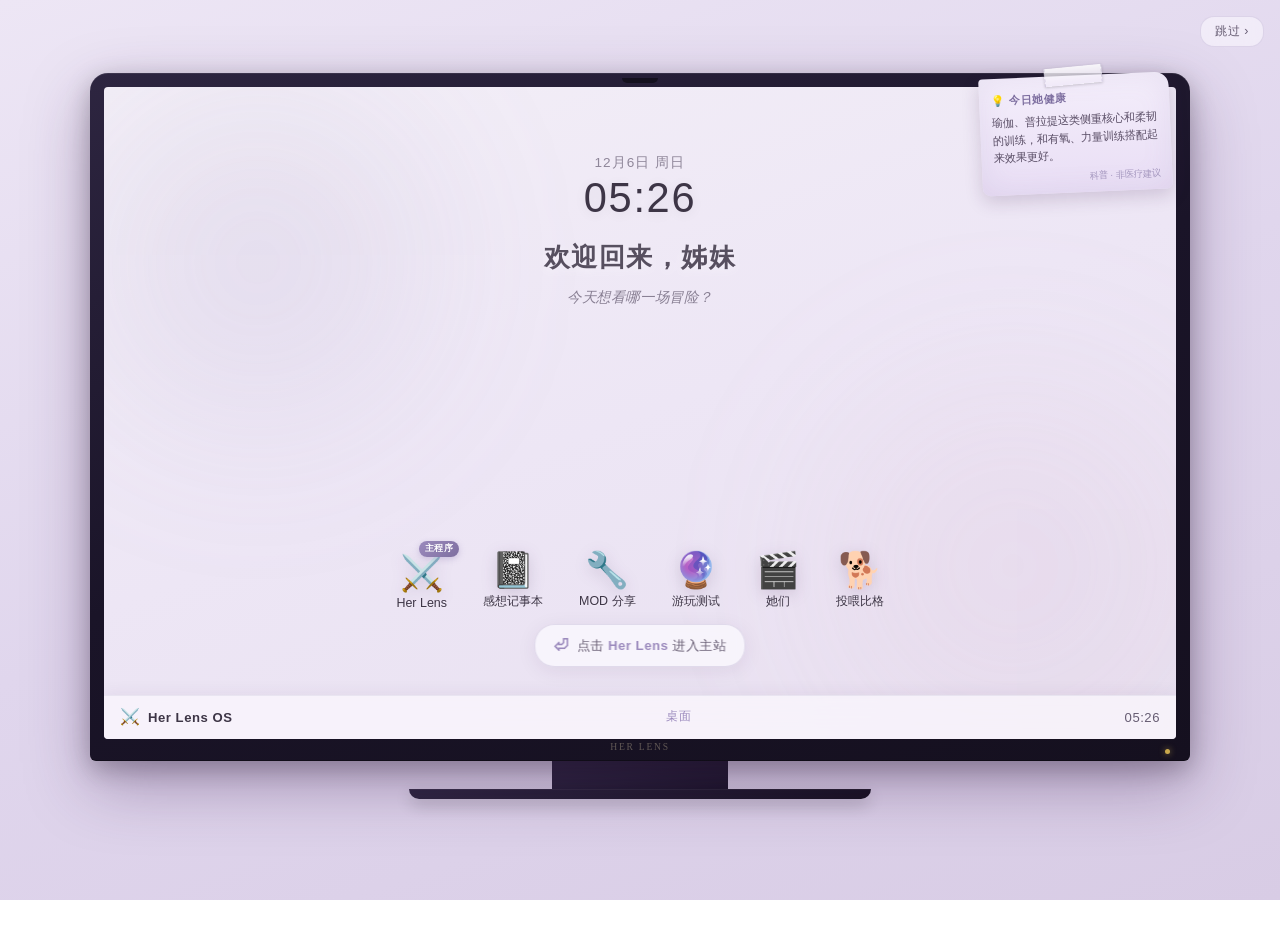
==== index.html @ 39a24d49 "Add files via upload 投稿补丁" ====
<!DOCTYPE html>
<html lang="zh-CN" data-page-node-id="4ea6EHe0WGzEO9uRlmLap3">

<head data-page-node-id="5s7H2Y4HxWxXOlLoVyGBNV">
    <meta charset="UTF-8" data-page-node-id="B4J0DZ79tsuv6iUPyQ837M" />
    <meta name="viewport" content="width=device-width, initial-scale=1.0, maximum-scale=1.0, user-scalable=no" data-page-node-id="Q04AlNbKVFB8pQ1SG80Et8" />
    <title>Her Lens · 女性主角游戏</title>

    <!-- 安全策略 -->
    <meta http-equiv="Content-Security-Policy" content="default-src 'self'; script-src 'self' 'unsafe-inline' 'unsafe-eval' https://cdn.jsdelivr.net https://cdnjs.cloudflare.com; style-src 'self' 'unsafe-inline' https://fonts.googleapis.com; font-src 'self' https://fonts.gstatic.com; img-src 'self' data: https: blob:; media-src https: data: blob:; connect-src 'self' https://tydbvpmigvzsnlmsjuby.supabase.co wss://tydbvpmigvzsnlmsjuby.supabase.co https:; base-uri 'self'; form-action 'self';" data-page-node-id="3pwYW9i69o7OrWkgwrrXQw" />
    <meta http-equiv="X-Content-Type-Options" content="nosniff" data-page-node-id="uutkATcNNcsObNIAqxuWgY" />
    <meta http-equiv="X-XSS-Protection" content="1; mode=block" data-page-node-id="2NaoiGpryi5yxtgtRlS9qt" />
    <meta http-equiv="Referrer-Policy" content="strict-origin-when-cross-origin" data-page-node-id="6y8HcQfnAo1N1QbAeK9HXI" />
    <meta name="robots" content="index, follow" data-page-node-id="JtNVGdLIQKIijukqGghKVs" />

    <link rel="preconnect" href="https://tydbvpmigvzsnlmsjuby.supabase.co" data-page-node-id="zZh5HFEbHFcAXc63OojCzR" />
    <link rel="preconnect" href="https://cdn.jsdelivr.net" data-page-node-id="69fwLzodY8XC24MKKrjU8I" />
    <link rel="preconnect" href="https://shared.cloudflare.steamstatic.com" data-page-node-id="oBS4wTUvuo7PDXXh1P11Sr" />
    <link rel="preconnect" href="https://fonts.googleapis.com" data-page-node-id="qZbCvU0vm1Jgkl46uUe6gi" />
    <link rel="preconnect" href="https://fonts.gstatic.com" crossorigin data-page-node-id="OezU3jzCDaJHGioDZ36WLv" />
    <script src="https://cdnjs.cloudflare.com/ajax/libs/PapaParse/5.4.1/papaparse.min.js" defer></script>

    <script>
        window._lazyLibs = {};
        window._lazyLibs.html2canvas = null;
        window._lazyLibs.qrcode = null;
        window._lazyLoadScript = function (url, globalName, timeoutMs) {
            timeoutMs = timeoutMs || 15000;
            return new Promise(function (resolve, reject) {
                if (window._lazyLibs[globalName]) { resolve(window._lazyLibs[globalName]); return; }
                if (window[globalName]) { window._lazyLibs[globalName] = window[globalName]; resolve(window[globalName]); return; }
                var s = document.createElement('script');
                s.src = url;
                var timer = setTimeout(function () {
                    s.onload = null;
                    s.onerror = null;
                    reject(new Error(globalName + ' 加载超时 (' + timeoutMs + 'ms)'));
                }, timeoutMs);
                var retryCount = 0;

                function attemptLoad() {
                    s.onload = function () {
                        clearTimeout(timer);
                        window._lazyLibs[globalName] = window[globalName];
                        resolve(window[globalName]);
                    };
                    s.onerror = function () {
                        clearTimeout(timer);
                        if (retryCount < 2) {
                            retryCount++;
                            setTimeout(function () {
                                s.onload = null;
                                s.onerror = null;
                                attemptLoad();
                            }, 1000 * retryCount);
                            timer = setTimeout(function () {
                                s.onload = null;
                                s.onerror = null;
                                reject(new Error(globalName + ' 加载超时 (' + timeoutMs + 'ms)'));
                            }, timeoutMs);
                        } else {
                            reject(new Error(globalName + ' 加载失败 (已重试' + retryCount + '次)'));
                        }
                    };
                }
                attemptLoad();
                document.head.appendChild(s);
            });
        };
        window._loadHtml2Canvas = function () {
            return window._lazyLoadScript('https://cdn.jsdelivr.net/npm/html2canvas@1.4.1/dist/html2canvas.min.js', 'html2canvas', 15000);
        };
        window._loadQRCode = function () {
            return window._lazyLoadScript('https://cdn.jsdelivr.net/npm/qrcodejs@1.0.0/qrcode.min.js', 'QRCode', 10000);
        };
    </script>
    <link rel="stylesheet" href="css/style.css?v=0b838eced8" data-page-node-id="ShyWs1stYZJtaW29c6BEs5" />
</head>

<body data-theme="light" data-page-node-id="9D0oKelu9L73kLVNf5sXGl">

    <!-- ================================================================
    ★ 开机屏幕：仿操作系统桌面（每日首次显示）
    ================================================================ -->
    <div id="bootScreen" class="boot-screen" style="display:none;" aria-hidden="true" data-page-node-id="cOdfHh9kWeEkvkUrnFoFse">
        <!-- 阶段 1：BIOS 启动 -->
        <div class="boot-phase boot-phase--bios" id="bootBios" data-page-node-id="cTfJ2mUeRCecT0MnadAdLi">
            <div class="boot-bios-inner" data-page-node-id="ce62zBB0AQJSolfHDhuTZM">
                <div class="boot-logo" data-page-node-id="JTEQt5wtHmY1Pn5OWEqJXb">
                    <span class="boot-logo-mark" data-page-node-id="jKhbHZnyNbnWoizAPlL0zh">◐</span>
                    <span class="boot-logo-text" data-page-node-id="giPrL3LGF9aLvUdEUYmdJg">Her Lens</span>
                </div>
                <div class="boot-progress" aria-hidden="true" data-page-node-id="BG19Avr2gfO5Ff3V5oHMm7">
                    <div class="boot-progress-bar" id="bootProgressBar" data-page-node-id="yT1zrwaqg9ZHJh026NYAic"></div>
                </div>
                <div class="boot-status" id="bootStatus" data-page-node-id="AH3xJCYC8QWdjI4rP0qsed">正在启动系统…</div>
            </div>
        </div>

        <!-- 阶段 2：桌面（包裹在显示器外观内） -->
        <div class="boot-phase boot-phase--desktop" id="bootDesktop" style="display:none;" data-page-node-id="V5rSMsPNmfJZdIOqN9JnU6">
            <div class="monitor-stage" data-page-node-id="3bPBdzvytSRp8Ho8YBD6I6">
                <div class="monitor-frame" data-page-node-id="NOHrjMCzvOPPRQfmo7rU4C">
                    <div class="monitor-camera" aria-hidden="true" data-page-node-id="96lxzj8wMIq7hDRgZ8AjNy"></div>
                    <div class="desktop-sticky-note" id="desktopStickyNote" title="点击展开" data-page-node-id="peT9EgkL5Z7OD5XrjUCqM9">
                        <div class="sticky-note-head" data-page-node-id="qo2LI5ezadoJ6eowy9uzbp">💡 今日她健康</div>
                        <div class="sticky-note-text" id="stickyNoteText" data-page-node-id="d74aHHRBHcqWhtDQFI8CjR"></div>
                        <div class="sticky-note-foot" data-page-node-id="7iXtJd9DQyWN0clfXZMETy">科普 · 非医疗建议</div>
                    </div>
                    <div class="monitor-screen" data-page-node-id="QwEuQafP8ojmcYmaLXxjnI">
                        <div class="desktop-bg" aria-hidden="true" data-page-node-id="eJLzZieUM4afK2EJmDOXDI">
                            <div class="desktop-bg-glow g1" data-page-node-id="iuxOQvkBVjEHVBOgYaogi6"></div>
                            <div class="desktop-bg-glow g2" data-page-node-id="QUxxUlZ6cm4OvEoIVJEuSJ"></div>
                        </div>

                        <div class="desktop-icons" role="toolbar" aria-label="桌面应用" data-page-node-id="afpzatCVRQnOMy1yqmfOoW">
                            <button type="button" class="desktop-icon" data-app="herlens" id="desktopIconMain" aria-label="Her Lens 主程序，点击进入" data-page-node-id="nuotMUUKBclZTzCWUktytU">
                                <span class="desktop-icon-img" data-page-node-id="S6qCOFGEAO28eBZqWpNHSU">⚔️</span>
                                <span class="desktop-icon-label" data-page-node-id="fSlD0PIbgSYLIGZtKMbKqq">Her Lens</span>
                                <span class="desktop-icon-badge" data-page-node-id="FOopIQ34ylXDDQWeVy4FoS">主程序</span>
                            </button>
                            <button type="button" class="desktop-icon" data-app="notes" aria-label="游戏感想记事本" data-page-node-id="mkOJW7bSxxgGaaHa68KiXc">
                                <span class="desktop-icon-img" data-page-node-id="F1kn2or0Pwr53zHO7ntM5X">📓</span>
                                <span class="desktop-icon-label" data-page-node-id="XVkz9olJuCZmwPaHyhSpLx">感想记事本</span>
                            </button>
                            <button type="button" class="desktop-icon" data-app="mods" aria-label="MOD 分享" data-page-node-id="Nf0E0KfCynyOAAF8jFUns8">
                                <span class="desktop-icon-img" data-page-node-id="bTosaGIW1ZkQh7EKuPd7jP">🔧</span>
                                <span class="desktop-icon-label" data-page-node-id="DZhgGMiIgxHT9FutFQmpyK">MOD 分享</span>
                            </button>
                            <button type="button" class="desktop-icon" data-app="test" aria-label="游玩测试" data-page-node-id="0fAK8Z28p0Ioi5lxbL5XPt">
                                <span class="desktop-icon-img" data-page-node-id="48MImoM6V7osVkvzYyvzad">🔮</span>
                                <span class="desktop-icon-label" data-page-node-id="74XetTrSTGTCaiQ0dLVFIJ">游玩测试</span>
                            </button>
                            <button type="button" class="desktop-icon" data-app="creators" aria-label="她们：游戏博主与星探连线机" data-page-node-id="PYx4UcjLQgcqhWjLOnQaOj">
                                <span class="desktop-icon-img" data-page-node-id="nAY0vmqRIEYEFO9I7YQPx5">🎬</span>
                                <span class="desktop-icon-label" data-page-node-id="6hUguzhFXemOoXayvGaOdw">她们</span>
                            </button>
                            <button type="button" class="desktop-icon" data-app="tip" aria-label="打赏支持创作" data-page-node-id="6WOiaMIYTl0amuiPUjArYE">
                                <span class="desktop-icon-img" data-page-node-id="RtpnUQt78fluuzkUnZHg9D">🐕</span>
                                <span class="desktop-icon-label" data-page-node-id="DxRCql6R8vqqjB8bw2MfEe">投喂比格</span>
                            </button>
                        </div>

                        <div class="desktop-welcome" data-page-node-id="3UHGDSz0BsGNn0Bsv6GeOs">
                            <div class="desktop-clock" id="desktopClock" data-page-node-id="REAJAI1tfzRFq3iNaGHajA">
                                <span class="desktop-clock-date" id="desktopClockDate" data-page-node-id="zbx29PQCiDv6Cuj0ppXWE5">--</span>
                                <span class="desktop-clock-time" id="desktopClockTime" data-page-node-id="XABgZzBjBCoOdGS7N6oHUX">--:--</span>
                            </div>
                            <div class="desktop-welcome-title" data-page-node-id="1bFx7dZeK5Rxs0N0GjJtM6">欢迎回来，姊妹</div>
                            <div class="desktop-welcome-sub" id="desktopWelcomeSub" data-page-node-id="h6zwgmdXhKpcUvdu744rxr">今天想看哪一场冒险？</div>
                        </div>

                        <div class="desktop-hint" id="desktopHint" data-page-node-id="HG4rDIaL0qKpW3eoRQpX4s">
                            <span class="desktop-hint-icon" data-page-node-id="4gLhTI2YCHrDqjWOzYbCFH">⏎</span>
                            <span data-page-node-id="hd8t9n4YMt0VBMdDbzETVG">点击 <strong data-page-node-id="asm6qPfmQ1jIULBY2FYmUW">Her Lens</strong> 进入主站</span>
                        </div>

                        <div class="taskbar" data-page-node-id="SnyYkM6sNWf74lbvC3pAtc">
                            <div class="taskbar-left" data-page-node-id="aTFerCDjUdkaM7GbJEOP92">
                                <span class="taskbar-logo" data-page-node-id="Mg1KbN9GOZbDGpeHWH1zGV">⚔️</span>
                                <span class="taskbar-name" data-page-node-id="YFn0dO2DN2VUKVu6R8gNKG">Her Lens OS</span>
                            </div>
                            <div class="taskbar-center" id="taskbarCenter" data-page-node-id="PfD4EP7xMULCoj3UuK7Jjq">
                                <span class="taskbar-app" id="taskbarSelectedName" data-page-node-id="mOvvhYZ3DW3x1UG8XIWYqR">桌面</span>
                            </div>
                            <div class="taskbar-right" data-page-node-id="He259Ns5jwwRpPgEhiOnJ0">
                                <span class="taskbar-time" id="taskbarTime" data-page-node-id="0WkkLnoW0ZGyAi7HxbQUQr">--:--</span>
                            </div>
                        </div>
                    </div>
                    <div class="monitor-power-led" aria-hidden="true" data-page-node-id="OxPF6Sw5p8QZ3hAJeE87gd"></div>
                    <div class="monitor-brand" aria-hidden="true" data-page-node-id="aQROaMauLSLPupRHBTMB5R">Her Lens</div>
                </div>
                <div class="monitor-stand" aria-hidden="true" data-page-node-id="ihCUe8Rt6fBYZA68ahkIHO">
                    <div class="monitor-stand-neck" data-page-node-id="uDYaWosbGU2Iv1KbHa2tDo"></div>
                    <div class="monitor-stand-base" data-page-node-id="yO5sgzLxNDoUCMXHCvzQiC"></div>
                </div>
            </div>

            <button type="button" class="boot-skip" id="bootSkip" aria-label="跳过开机动画直接进入主站" data-page-node-id="EJ6ngusabqEnYprsBI9QdZ">跳过 ›</button>
        </div>
    </div>

    <script>
        // 开机屏幕控制器（独立于 app.js，先执行以保证开机屏先显示）
        (function () {
            var STORAGE_KEY = 'herlens_boot_shown_date';
            var today = new Date().toISOString().slice(0, 10);
            var boot = document.getElementById('bootScreen');
            if (!boot) return;

            // 判断是否需要显示
            var shouldShow = true;
            try {
                if (localStorage.getItem(STORAGE_KEY) === today) shouldShow = false;
            } catch (e) { shouldShow = false; }

            // 尊重 prefers-reduced-motion：直接跳过（除非 URL 强制 resetboot）
            var isForceReset = new URLSearchParams(window.location.search).get('resetboot') === '1';
            if (!isForceReset && window.matchMedia && window.matchMedia('(prefers-reduced-motion: reduce)').matches) {
                shouldShow = false;
            }

            // URL 含 ?skipboot=1 也跳过（用于调试或定向链接）
            if (new URLSearchParams(window.location.search).get('skipboot') === '1') {
                shouldShow = false;
            }

            // URL 含 ?resetboot=1 时清除今日已显示标记，强制再次显示（用于预览/调试）
            if (isForceReset) {
                try { localStorage.removeItem(STORAGE_KEY); } catch (e) {}
                shouldShow = true;
            }

            if (!shouldShow) {
                boot.remove();
                document.documentElement.classList.add('boot-done');
                return;
            }

            // 显示开机屏幕
            boot.style.display = 'flex';
            boot.setAttribute('aria-hidden', 'false');
            document.body.style.overflow = 'hidden';

            // 提前应用主题（app.js 尚未加载，手动从 localStorage 读取）
            try {
                var s = localStorage.getItem('heroineGamesSettingsV2');
                if (s) {
                    var d = JSON.parse(s);
                    var t = d.theme || 'system';
                    if (!['light', 'dark', 'system'].includes(t)) t = 'system';
                    var isDark = t === 'dark' || (t === 'system' && window.matchMedia('(prefers-color-scheme: dark)').matches);
                    document.body.setAttribute('data-theme', isDark ? 'dark' : 'light');
                }
            } catch (e) {}

            var bios = document.getElementById('bootBios');
            var desktop = document.getElementById('bootDesktop');
            var skipBtn = document.getElementById('bootSkip');
            var mainIcon = document.getElementById('desktopIconMain');
            var hint = document.getElementById('desktopHint');
            var timeEl = document.getElementById('taskbarTime');
            var progress = document.getElementById('bootProgressBar');
            var statusEl = document.getElementById('bootStatus');
            var welcomeSub = document.getElementById('desktopWelcomeSub');
            var taskbarSelected = document.getElementById('taskbarSelectedName');
            var ICON_LABELS = {
                'herlens': 'Her Lens 主程序',
                'notes': '感想记事本',
                'mods': 'MOD 分享',
                'test': '游玩测试',
                'creators': '她们 · 创作者',
                'tip': '投喂比格'
            };

            // 实时时间（任务栏 + 桌面时钟）
            var clockDateEl = document.getElementById('desktopClockDate');
            var clockTimeEl = document.getElementById('desktopClockTime');
            var weekdays = ['周日', '周一', '周二', '周三', '周四', '周五', '周六'];
            function updateTime() {
                var d = new Date();
                var h = String(d.getHours()).padStart(2, '0');
                var m = String(d.getMinutes()).padStart(2, '0');
                timeEl.textContent = h + ':' + m;
                if (clockDateEl) {
                    var mo = d.getMonth() + 1;
                    var da = d.getDate();
                    clockDateEl.textContent = mo + '月' + da + '日 ' + weekdays[d.getDay()];
                }
                if (clockTimeEl) {
                    clockTimeEl.textContent = h + ':' + m;
                }
            }
            updateTime();
            var timeInterval = setInterval(updateTime, 1000);

            // 欢迎语随时间变化
            var hour = new Date().getHours();
            var greet = '今天想看哪一场冒险？';
            if (hour < 6) greet = '夜深了，来挑一款沉浸式冒险吧';
            else if (hour < 11) greet = '早上好，清晨的第一场冒险从何开始？';
            else if (hour < 14) greet = '午间小憩，阳光正好翻翻新作';
            else if (hour < 18) greet = '下午好，午后闲暇正好探索新世界';
            else if (hour < 22) greet = '夜晚来临，夜色温柔是沉浸的好时候';
            else greet = '深夜好，万籁俱寂挑一款慢慢品';

            var entered = false;
            function enterSite(target) {
                if (entered) return;
                entered = true;
                clearInterval(timeInterval);

                try { localStorage.setItem(STORAGE_KEY, today); } catch (e) {}

                // 桌面整体淡出 + 微缩放
                desktop.style.transition = 'opacity 0.55s ease, transform 0.55s ease';
                desktop.style.opacity = '0';
                desktop.style.transform = 'scale(1.03)';

                setTimeout(function () {
                    boot.style.transition = 'opacity 0.35s ease';
                    boot.style.opacity = '0';
                    setTimeout(function () {
                        boot.remove();
                        document.body.style.overflow = '';
                        document.documentElement.classList.add('boot-done');
                        // boot 移除后，直接调用 app.js 的全局导航函数
                        if (target && target !== 'herlens') {
                            setTimeout(function () {
                                if (typeof window.herlensBootNavigate === 'function') {
                                    window.herlensBootNavigate(target);
                                }
                            }, 100);
                        }
                    }, 350);
                }, 550);
            }

            skipBtn.addEventListener('click', function () { enterSite(); });

            // 所有桌面图标：单击 → 高亮选中 → 0.4 秒后进入对应功能
            Array.prototype.forEach.call(document.querySelectorAll('.desktop-icon'), function (icon) {
                icon.addEventListener('click', function () {
                    if (icon.classList.contains('selected') || entered) return;
                    Array.prototype.forEach.call(document.querySelectorAll('.desktop-icon'), function (i) { i.classList.remove('selected'); });
                    icon.classList.add('selected');
                    var k = icon.getAttribute('data-app');
                    taskbarSelected.textContent = ICON_LABELS[k] || '桌面';
                    setTimeout(function () { enterSite(k); }, 400);
                });
            });

            // 进度条动画 + 阶段切换
            // BIOS 阶段持续约 1.3 秒
            var pStart = Date.now();
            var pDuration = 1300;
            function tickProgress() {
                var elapsed = Date.now() - pStart;
                var pct = Math.min(100, Math.round((elapsed / pDuration) * 100));
                if (progress) progress.style.width = pct + '%';
                if (statusEl) {
                    if (pct < 30) statusEl.textContent = '正在加载游戏数据…';
                    else if (pct < 70) statusEl.textContent = '正在唤醒女主档案…';
                    else if (pct < 100) statusEl.textContent = '即将就绪…';
                    else statusEl.textContent = '欢迎';
                }
                if (pct < 100 && !entered) {
                    requestAnimationFrame(tickProgress);
                }
            }
            requestAnimationFrame(tickProgress);

            // 1.4 秒后切换到桌面（手机端仍直接进入主站）
            setTimeout(function () {
                if (entered) return;

                // 手机端：BIOS 结束后直接进入主站，跳过桌面阶段
                var isMobile = window.matchMedia('(max-width: 767px)').matches;
                if (isMobile) {
                    enterSite();
                    return;
                }

                // 平板端：加 .tablet-mode 类切换为平板样式
                var isTablet = window.matchMedia('(min-width: 768px) and (max-width: 1024px)').matches;
                if (isTablet) {
                    desktop.classList.add('tablet-mode');
                }

                bios.style.transition = 'opacity 0.45s ease';
                bios.style.opacity = '0';
                setTimeout(function () {
                    bios.style.display = 'none';
                    desktop.style.display = 'flex';
                    desktop.style.opacity = '0';
                    requestAnimationFrame(function () {
                        desktop.style.transition = 'opacity 0.7s ease';
                        desktop.style.opacity = '1';
                    });

                    // 桌面便签：填充今日健康贴士
                    try {
                        var noteText = document.getElementById('stickyNoteText');
                        var noteEl = document.getElementById('desktopStickyNote');
                        if (noteText && noteEl && window.HerlensDailyTip) {
                            var tipObj = window.HerlensDailyTip.getToday();
                            noteText.textContent = tipObj.t;
                            noteEl.addEventListener('click', function () {
                                noteEl.classList.toggle('expanded');
                            });
                            // 设置页「健康贴士」开关：关闭时隐藏桌面便签
                            if (window.HerlensDailyTip.isPermanentOff()) noteEl.style.display = 'none';
                            document.addEventListener('herlens:dailytip-toggle', function (ev) {
                                var off = ev.detail && ev.detail.off;
                                noteEl.style.display = off ? 'none' : '';
                                if (!off && noteText) noteText.textContent = window.HerlensDailyTip.getToday().t;
                            });
                            // 跨天自动更新便签内容
                            document.addEventListener('herlens:dailytip-newday', function (ev) {
                                if (ev.detail && ev.detail.tip && noteText) {
                                    noteText.textContent = ev.detail.tip.t;
                                }
                            });
                        } else if (noteEl) {
                            noteEl.style.display = 'none';
                        }
                    } catch (e) {}
                }, 450);
            }, 1400);

            // 桌面阶段：3.5 秒后高亮提示
            setTimeout(function () {
                if (entered) return;
                hint.classList.add('pulse');
            }, 1400 + 3500);

            // 桌面阶段：7 秒后提示闪烁更强
            setTimeout(function () {
                if (entered) return;
                mainIcon.classList.add('hint-glow');
            }, 1400 + 5000);

            // 键盘：Enter / Space 进入
            document.addEventListener('keydown', function (e) {
                if (entered) return;
                if (e.key === 'Enter' || e.key === ' ' || e.key === 'Escape') {
                    e.preventDefault();
                    enterSite();
                }
            }, { once: true });
        })();
    </script>

    <!-- 背景光晕 -->
    <div class="bg-glow-container" aria-hidden="true" data-page-node-id="b6olSwA1HyeUPgbVJF1Fx5">
        <div class="bg-glow g1" data-page-node-id="6q0Hz2K1MTP8HfkUDmO20v"></div>
        <div class="bg-glow g2" data-page-node-id="nPg798O6PN8lDug8kfPkym"></div>
        <div class="bg-glow g3" data-page-node-id="VsJhL9E97Q6WsyWUIb7lZP"></div>
    </div>

    <!-- 滚动进度条 -->
    <div class="scroll-progress" id="scrollProgress" aria-hidden="true" data-page-node-id="GilTixfg22OoUL8iToR0RI"></div>

    <!-- 庆祝彩带画布 -->
    <canvas id="confettiCanvas" aria-hidden="true" data-page-node-id="ZLlyXFL3LPI4UlMUYIY1PJ"></canvas>

    <!-- 返回顶部 -->
    <button id="backToTop" aria-label="返回顶部" title="返回顶部" data-page-node-id="BDrWOFpaR5lS8toz3sQtGd">
        <span class="arrow" data-page-node-id="vZOuGtPuU0HECNG6cIw3OL">↑</span>
    </button>

    <!-- ===== 筛选栏 ===== -->
    <div class="filter-sticky" id="filterSticky" data-page-node-id="GE7efv1P4oHctw5MiVFXRe">
        <div class="filter-header" data-page-node-id="UpyxKe8HP1fR4RssFoNc1M">
            <div class="site-logo" id="siteLogo" data-page-node-id="TmympHBru5pnl7NJNvZwDS">Her Lens</div>
            <nav class="top-nav" id="topNav" data-page-node-id="NhGWAyGWgzhCNpXd1SC46t">
                <button class="top-nav-item active" data-nav="games" data-page-node-id="OzdA7eASLjgOrOKVotfvdH">游戏总览</button>
                <button class="top-nav-item" data-nav="mods" data-page-node-id="yFMzKYR3MLfLjVAJvRHefI">MOD总览</button>
                <button class="top-nav-item" data-nav="test" id="navPersonalityTest" data-page-node-id="kPdVN5Jyn8aB3MuEARTJBg">游玩测试</button>

                <div class="nav-dropdown-wrap" id="creatorsNavWrap" data-page-node-id="iYvu5p32J9jDBFQKNoHaW6">
                    <button class="top-nav-item" id="navCreatorsBtn" data-page-node-id="kEaSnqGOxBjLvhpuRdwuyA">她们 <span class="nav-caret" data-page-node-id="t9WPw68wzkDKRlDTgJ8k6r">▾</span></button>
                    <div class="nav-dropdown-menu" id="creatorsNavMenu" data-page-node-id="TfA62sWYYwVyNcqUMVAYUl">
                        <a href="bloggers.html" class="nav-dropdown-link" data-page-node-id="z2uhSLETX5R4PaI3WKe3yR"><span class="nav-dropdown-icon" data-page-node-id="dkLXzmhuZO9DOtKD8j9yKd">📹</span> 游戏博主</a>
                        <a href="claw.html" class="nav-dropdown-link" data-page-node-id="oLxbcK4VBlyf5yLhtmfmVD"><span class="nav-dropdown-icon" data-page-node-id="sWUDtc85M2xOKCL7MTIkiL">💞</span> 星探连线机</a>
                    </div>
                </div>

                <button class="top-nav-item" data-nav="announcements" data-page-node-id="AFKNygmjia9gXkRuy0m6CR">网站公告</button>

                <div class="nav-dropdown-wrap" id="platformsNavWrap" data-page-node-id="QMlK07CDptcJjdSQcwd54N">
                    <button class="top-nav-item" id="navPlatformsBtn" data-page-node-id="8bS5qmsHIB1lIA1mtydcXN">游戏小知识 <span class="nav-caret" data-page-node-id="bcZGBCAb48RpWffhOkOCV0">▾</span></button>
                    <div class="nav-dropdown-menu" id="platformsNavMenu" data-page-node-id="ECeXzvaQBLxvOuoJVfKQv9">
                        <a href="gaming-platforms-guide.html" class="nav-dropdown-link" data-page-node-id="bfDvRbUjpFZWAWDhX8npjW"><span class="nav-dropdown-icon" data-page-node-id="t0CmpBtU6jDi12vttnBSY9">🎮</span> 游戏平台科普</a>
                        <a href="game-retailers-guide.html" class="nav-dropdown-link" data-page-node-id="vnTNT8NTVPnXJXjdmJdUWi"><span class="nav-dropdown-icon" data-page-node-id="bPm3ls0kQSpe8OmXEkQaYk">🛒</span> 游戏经销商指南</a>
                    </div>
                </div>

                <button class="top-nav-item" id="navTip" title="打赏网页，支持创作" data-page-node-id="DfBhC3rqjht57kXYVImBFx">打赏网页</button>
            </nav>
            <div class="header-right" data-page-node-id="4tW3HyEqMw26IHtLuRLV8P">
                <a href="https://gcn7znx9qc0z.feishu.cn/share/base/form/shrcnGpkv97cNzBIz73NCyDhFyd" target="_blank"
                    rel="noopener noreferrer" class="header-action-link" id="navSubmit" title="我要投稿，推荐你喜欢的女性主角游戏" data-page-node-id="9GaPoiBxPqutDpMTmCyujy">📝 投稿</a>
                <div class="notif-bell-wrap" id="notifBellWrap" style="display:none;" data-page-node-id="BrvSVkszlhw9wGPJ4O4JuA">
                    <button class="notif-bell-btn" id="notifBellBtn" title="通知" data-page-node-id="kF4urXvn3mo3k0PX6N73Ut">🔔</button>
                    <span class="notif-badge" id="notifBadge" style="display:none;" data-page-node-id="YLVof89xMHBdziUK6syyIf">0</span>
                    <div class="notif-panel" id="notifPanel" data-page-node-id="IjjrK11ox5sCI9uK16c75w">
                        <div class="notif-panel-header" data-page-node-id="epAr9VIJBZ4rcMEzx5B1Me">
                            <span class="notif-panel-title" data-page-node-id="Ck1n6FyTKFV7U7T0z4rZxE">🔔 通知</span>
                            <button class="notif-mark-all" id="notifMarkAll" data-page-node-id="zrkXAFz32qI4RYorxSNbYj">全部已读</button>
                        </div>
                        <div class="notif-list" id="notifList" data-page-node-id="3HfaQ3mHaFesw60SRXJI47">
                            <div class="notif-empty" data-page-node-id="Xq5jn9nCJCWV8irJxcC4Ai">暂无通知</div>
                        </div>
                    </div>
                </div>
                <div id="authStatusContainer" style="display:none;" data-page-node-id="6jDECtFjX0fpZmEuwLJfQG"></div>
                <div class="nav-user-item" id="navUserItem" data-page-node-id="RWRSETGeT4nXDrjtVGfnp8">
                    <button class="top-nav-user-btn" id="navUserBtn" data-page-node-id="SzJpLzaHuE9ZedC0LsPZhA">
                        <span class="nav-user-icon" data-page-node-id="AbWsGFWUMwANzyzP5Xp4LK">👤</span>
                        <span class="nav-user-text" id="navUserText" data-page-node-id="ejAJsd9iDJLk8pBIDXbGLG">登录</span>
                    </button>
                    <div class="nav-user-dropdown" id="navUserDropdown" data-page-node-id="cabA9px0Rhng9SwrUDaHmH">
                        <div class="nav-user-dropdown-inner" id="navUserDropdownInner" data-page-node-id="nCJpHxb0CgcjkOasW4qLXD">
                        </div>
                    </div>
                </div>
            </div>
        </div>

        <div class="site-title-section" id="siteTitleSection" data-page-node-id="gKiHwD57u9liYbuDoi7C49">
            <div class="site-title" data-page-node-id="ISXYfnJJgJggM0rPAAyJSo">女性主角游戏</div>
            <div class="site-subtitle" data-page-node-id="IYKhi8EfaAmyGfwawEAdGz">*请从中选择你的下一场冒险*</div>
        </div>

        <div class="view-tabs" id="viewTabs" data-page-node-id="x3Mvgq5IK5w6Hzj5BG9GV4">
            <span class="view-tab active" data-view="released" data-page-node-id="0wNoH4wGWW8DbZWQKAU3mm">📀 已发售游戏</span>
            <span class="view-tab" data-view="unreleased" data-page-node-id="meGKAbAsX1iEqOl4r35zM1">⏳ 未发售游戏</span>
            <span class="view-tab" data-view="series" data-page-node-id="LhgFKbkpVD9KkmDC9E8SBl">📚 系列作品</span>
        </div>

        <div class="search-row" id="searchRow" data-page-node-id="LjNX0uTduYQYXs0eoBbYIg">
            <div class="search-input-wrap" data-page-node-id="0MvLJ9jFfSWyHvbBShWkN5">
                <span class="search-icon" data-page-node-id="sZCkFwWGgUPhf8RZRFjxTU">🔍</span>
                <input type="text" id="searchInput" name="search" placeholder="搜索游戏名或关键词…" autocomplete="off" data-page-node-id="wm9IRhjZunCx6vwH2VtBog" />
                <button class="search-clear-btn" id="searchClearBtn" aria-label="清除搜索" data-page-node-id="epdzgTqCDKnQ5qBNdGRTUH">✕</button>
                <div class="search-history" id="searchHistory" aria-hidden="true" data-page-node-id="VSzyhuo8donDaPeHrK7Kdl"></div>
            </div>
        </div>

        <div class="filter-row" id="filterCategoryRow" data-page-node-id="DEh6cWhD0M8PfeCPmoDKEM"></div>
        <div class="filter-options-panel" id="filterOptionsPanel" data-page-node-id="vrqddYvUzFaECjMN3MyApg"></div>
        <div class="adult-content-banner" id="adultContentBanner" data-page-node-id="ClBb4MlKg1B0d2TCNv2uab">
            <!-- 恶俗内容屏蔽 chip -->
            <span class="adult-content-chip" id="adultContentChip" data-page-node-id="Acd4St6cROfoNJQgNWRvBd">
                <span class="chip-icon" data-page-node-id="7j8AVtEaLDYAxVghmcQ8qc">🔞</span>
                <span data-page-node-id="lzBq3DzsmcpWwkKM8x0Hku">恶俗服设已被屏蔽</span>
            </span>
            <div class="adult-content-tooltip" id="adultContentTooltip" data-page-node-id="cMYGXD3WeX8cPCJcwEPV2z">
                服设分类为「含恶俗设计」的游戏默认隐藏<br data-page-node-id="DL5oyVytqea2mtm2DLXVbv"/>
                前往 <b data-page-node-id="FKCxarL2cvt9mOHTEni0DL">用户设置 › 屏蔽内容管理</b> 解锁
            </div>
            <!-- 用户排除的其他标签 chips（动态渲染） -->
            <div id="excludedTagsChipsWrap" style="display:flex; flex-wrap:wrap; align-items:center; gap:6px;" data-page-node-id="jSyYRqZmuq7Wh2diz6GvVe"></div>
        </div>
        <div class="active-filters-bar" id="activeFiltersBar" data-page-node-id="xAsTVB0r13qwX0svKpbApG"></div>
    </div>

    <!-- ===== 工具栏 ===== -->
    <div class="toolbar" id="toolbar" data-page-node-id="SSwMNNvPvGWJ09zYXotYsk">
        <div class="toolbar-left" data-page-node-id="NiSrdrcAj9sFQseDgJvrsL">
            <label class="sort-select-wrapper" title="选择排序方式" data-page-node-id="mdqCwEAIpyHIESCxkmXWkG">
                <span class="sort-select-prefix" aria-hidden="true" data-page-node-id="8pXj0CEagqx5DknyVTrcIs">📋</span>
                <select class="sort-select" id="sortSelect" aria-label="排序方式" data-page-node-id="qQg1z2fCDZpDYjzh1tpZXY">
                    <option value="default" data-page-node-id="2COCzDXP2RQYmFUZjSoltv">默认排序</option>
                    <option value="newest" data-page-node-id="ETcGGjpbCApkGxVX4Y5HVE">最新发售</option>
                    <option value="oldest" data-page-node-id="fSMA0XeaES56WKKyCTg1OL">最早发售</option>
                    <option value="reviewCount" data-page-node-id="GIzesQm4OtX9PmfkMcWw3o">评论数最多</option>
                </select>
                <span class="sort-select-arrow" aria-hidden="true" data-page-node-id="SyBMkskuipef7UglKE4Jza">▾</span>
            </label>

            <button class="btn btn-sm btn-gacha" id="btnGacha" title="从当前游戏池中随机抽取 8 款推荐" data-page-node-id="7AJnVmDmxjjmc84TmA7z5e">
                <span class="dice-icon" data-page-node-id="xdUuhlw2uHpFYqRfNUH1wI">🌙</span> 抽卡
            </button>

            <button class="btn btn-sm btn-wishlist" id="btnWishlistToggle" title="仅显示已加入愿望单的游戏" data-page-node-id="ifmJIWumhaIP1kBLEDykcI">
                <span class="heart-icon" data-page-node-id="2q472FdW8yeyXtsX72XnsU"><svg viewBox="0 0 24 24" width="1em" height="1em" fill="currentColor" aria-hidden="true" data-page-node-id="aDpwVs2b4f7a2I2DnztEye"><path d="M12 21.35l-1.45-1.32C5.4 15.36 2 12.28 2 8.5 2 5.42 4.42 3 7.5 3c1.74 0 3.41.81 4.5 2.09C13.09 3.81 14.76 3 16.5 3 19.58 3 22 5.42 22 8.5c0 3.78-3.4 6.86-8.55 11.54L12 21.35z" data-page-node-id="KlEGwlJ7GEGdNveGG7UATr"/></svg></span> 愿望单
            </button>

            <button class="btn btn-sm btn-exclude-played" id="btnExcludePlayed" title="排除已标记玩过的游戏" data-page-node-id="swMKLvbTshoh52H4zSNW5i">
                <span class="check-icon" data-page-node-id="RiA8f4Q5REbHVU81Hr0Rcm"><svg viewBox="0 0 24 24" width="1em" height="1em" fill="currentColor" aria-hidden="true" data-page-node-id="g4nLjUfZvGyI3tDHYsooSD"><path d="M9 16.17L4.83 12l-1.41 1.41L9 19 21 7l-1.41-1.41z" data-page-node-id="x9GdU0ccCXmYIDFUvLnH88"/></svg></span> 排除已玩
            </button>

            <span class="result-count" id="resultCount" data-page-node-id="l8Ys239KduxyML1SFJMDgy">共 <span class="count-number" id="countNumber" data-page-node-id="EL5wgtQGaLs3IVRTdblTiw">0</span>款游戏</span>

            <button class="btn btn-sm" id="btnToggleAdmin" title="切换管理模式" style="display:none;" data-page-node-id="eDTgr3lmDq4VyEo3UwIZD1">🔧 管理</button>
            <button class="btn btn-sm" id="btnAddGame" title="手动添加游戏" style="display:none;" data-page-node-id="CbJiQoHcOfngrXgIJ69PBW">＋ 添加</button>
            <button class="btn btn-sm" id="btnImportCSV" title="从CSV批量导入" style="display:none;" data-page-node-id="CD364Qg3cGdtbdPWCo1ke7">📂 导入</button>
            <button class="btn btn-sm" id="btnBuffer" title="查看导入缓冲区（CSV导入的游戏先在此完善）" style="display:none;" data-page-node-id="Sg6if9HKmRNwFWsrICvSTl">🗂 缓冲区</button>
            <input type="file" id="csvFileInput" accept=".csv" style="display:none;" data-page-node-id="Dh2GpCuxo7L36gk7MbKNhF" />
        </div>
    </div>

    <!-- 悬浮主题切换按钮 -->
    <button class="theme-toggle-floating" id="btnThemeToggle" title="切换深色/浅色模式" data-page-node-id="0V5m7ruuCdwtVVeGmkdxFZ">
        <span class="theme-toggle-icon" data-page-node-id="TxRxGTCFTBsEsjRL1UKm5p">🌓</span>
    </button>

    <!-- ===== 游戏网格 ===== -->
    <div class="gallery-container" id="galleryContainer" data-page-node-id="pECszgpwk1UVMwoRd4z1wz">
        <div class="gallery-grid" id="galleryGrid" data-page-node-id="A1EqHIfqYOVxByA0looBTm"></div>
        <div class="no-results" id="noResults" style="display:none;" data-page-node-id="HICr2L8qfLWaqfacsgjCK7">
            <span class="icon" data-page-node-id="eILuYS02FYardwcp94AnAe">📭</span>
            没有找到匹配的游戏，请调整筛选条件或搜索词
        </div>
    </div>

    <!-- ===== MOD 板块 ===== -->
    <div class="mod-section" id="modSection" data-page-node-id="uMWP3ZOJlDzagnGZiEKdCD">
        <div class="mod-header" data-page-node-id="B3lVwwql7zgB3Gfvat6jmV">
            <div class="mod-header-left" data-page-node-id="VbgcT6xHYeB3pzHRb8wdzE">
                <div class="mod-header-title" data-page-node-id="ox5Qn3PUcMwBOHApfGmEru">🔧 MOD 分享区</div>
                <div class="mod-header-stats" id="modStats" data-page-node-id="o7VN02yAxzzGq0JCeNGKH0">共 <strong data-page-node-id="54yWxMi1Qd2m9cTnlZZDFM">0</strong> 个MOD</div>
            </div>
        </div>

        <div class="mod-notice" data-page-node-id="ivfBpDOvblGcJTJIFGi5Om">
            <div class="mod-notice-icon" data-page-node-id="nxcjiAikGYIoM6fuT1znQc">⚠️</div>
            <div class="mod-notice-body" data-page-node-id="klQP8DN0dyq65v3ZgybSNH">
                <div class="mod-notice-title" data-page-node-id="WWbcII7PcVGXR4iAx6i2U9">MOD 分享授权须知</div>
                <div class="mod-notice-text" data-page-node-id="BnsOmnhey3DCj9NC3HPWyx">
                    分享 MOD 时请确认是否有作者授权。<strong data-page-node-id="WIp5uXQhp14TPyy6ag0WKj">未获授权</strong>的情况下，只能分享作者的发布 MOD 帖子链接（如 Nexus Mods 页面），<strong data-page-node-id="0l1RvsCTsB0fpFNOPguFfC">不能直接发布 MOD
                        下载链接</strong>。<br data-page-node-id="nTch6NwX8vGmKEHA1Zh49X">
                    如果你是 MOD <strong data-page-node-id="NH1fMoZB118SHWxg3FtzCT">作者本人</strong>或已获得<strong data-page-node-id="ZoYkVCIqpNQuHuordxrxGh">作者授权</strong>，可直接分享 MOD 下载链接。
                </div>
            </div>
        </div>

        <div id="modComposeArea" data-page-node-id="2Qq9XPrFaxqSiHAqpQ9LzQ"></div>

        <div class="mod-filter-row" id="modFilterRow" data-page-node-id="sK42HSV8KZj5jof9WU1csi">
            <button class="mod-filter-btn active" data-mod-filter="all" data-page-node-id="eCGMVTH9fscSyddTLzKBbB">全部</button>
            <button class="mod-filter-btn" data-mod-filter="翻译补丁" data-page-node-id="1GG6YbIkZED1yvFTBq0yda">🌐 翻译补丁</button>
            <button class="mod-filter-btn" data-mod-filter="模型MOD" data-page-node-id="4ZnzK0GATFIAO6AdBWYZzZ">🧱 模型MOD</button>
            <button class="mod-filter-btn" data-mod-filter="美化MOD" data-page-node-id="Wh1BqMVJtsrBqg3hfvsP2V">✨ 美化MOD</button>
            <button class="mod-filter-btn" data-mod-filter="功能MOD" data-page-node-id="AM5TPva7BK9nhK0C7m03Yg">⚙️ 功能MOD</button>
            <button class="mod-filter-btn" data-mod-filter="剧情MOD" data-page-node-id="lv1jsft6TGLOZABAuZMnHl">📖 剧情MOD</button>
            <button class="mod-filter-btn" data-mod-filter="其他" data-page-node-id="0lcatrOlO9aLMaCww3Q4i8">📦 其他</button>
        </div>

        <div class="mod-sort-row" data-page-node-id="OHEHlHLlbjCQ5F4MXP3NgG">
            <button class="mod-sort-btn active" data-mod-sort="newest" data-page-node-id="1JA0Us199ibow0sE2ns9C4">🕐 最新</button>
            <button class="mod-sort-btn" data-mod-sort="hottest" data-page-node-id="TS0T80sd2fIYFXHSw3OPiR">🔥 最热</button>
        </div>

        <div class="mod-post-list" id="modPostList" data-page-node-id="lowBssosweiOQwA2Ry41Zv"></div>
        <div class="mod-empty" id="modEmpty" style="display:none;" data-page-node-id="0BxDBpYFsdth8AGRoQTMUY">
            <span class="empty-icon" data-page-node-id="Sh3ZQY3QD26nUOvab9hOlS">🔧</span>
            <div class="empty-title" data-page-node-id="oKIkIDEWNpwkTmGyZkhYBu">还没有MOD分享</div>
            <div class="empty-desc" data-page-node-id="pUzZsvpPtxyjazP0YQEZF0">快来发布第一个MOD分享吧！</div>
        </div>
        <div class="mod-load-more" id="modLoadMore" style="display:none;" data-page-node-id="6RZtoIj1hqflGQQNH6Sjov">
            <button id="modLoadMoreBtn" data-page-node-id="RCvrtx2brksI3wpeBiGVgP">加载更多...</button>
        </div>
    </div>

    <!-- ===== 公告板块 ===== -->
    <div class="announcements-section" id="announcementsSection" data-page-node-id="0jUnefi0HnwfQ0F89xA0Sb">
        <div class="announcements-header" data-page-node-id="A6v4UfXnS2qW75P7CrnS1K">
            <div class="announcements-header-left" data-page-node-id="eHQRVHWiupuaxaxiJpR3TF">
                <div class="announcements-title" data-page-node-id="8tZw1Xmvvtzbiu7do3q2Cu">📢 网站公告</div>
                <div class="announcements-subtitle" data-page-node-id="7j0G60Ftjd50qIcn1rLP0b">网站更新日志与重要通知</div>
            </div>
            <div class="announcements-header-right" data-page-node-id="e0e5EwyoHvSsEt6Ro9toEn">
                <button class="btn btn-sm btn-accent" id="btnAddAnnouncement" style="display:none;" data-page-node-id="INrwdCkIMDQEYf83C6pCGj">✏️ 发布公告</button>
            </div>
        </div>
        <div class="announcements-list" id="announcementsList" data-page-node-id="TvXYkdtoYYb2UhaHVrjqtx">
            <div class="announcements-empty" data-page-node-id="xdd3rq5WBB03557Gn5Ig4B">加载中...</div>
        </div>
    </div>

    <!-- ===== 游玩测试 ===== -->
    <div class="test-hub-section" id="testHubSection" data-page-node-id="LoZdlBB79ajxqjlqB4U9Ux">
        <div class="test-hub-card" id="testHubCardTaste" data-page-node-id="Kl5c0EV0x5gSH1Zi1YZgTq">
            <div class="test-hub-icon" data-page-node-id="pdlEVCM8XXJuglkXEuW5JH">🔮</div>
            <div class="test-hub-name" data-page-node-id="vvXnAVNGRpY9hpK30MFrNs">游戏人格测试</div>
            <div class="test-hub-desc" data-page-node-id="PfsNQxXSNKZ3wAg8yTp1Y6">39 道场景题 · 6 章叙事 · 16 种职业</div>
            <div class="test-hub-tag" data-page-node-id="VnnDhem4lHkFsUi0jECIjj">你在游戏世界中是什么职业？</div>
            <div class="test-hub-btn" data-page-node-id="f3XRlyUitLZjNjm5Qp4AuL">开始 →</div>
        </div>
    </div>

    <!-- ===== MOD 详情页 ===== -->
    <div class="mod-detail-overlay" id="modDetailOverlay" data-page-node-id="koo74jp4m0sRHCQNuGQAgA">
        <div class="mod-detail-container" id="modDetailContainer" data-page-node-id="hYnMQD8AFtzCuEsiJD9IKg"></div>
    </div>

    <!-- MOD举报弹窗 -->
    <div class="mod-report-overlay" id="modReportOverlay" onclick="if(event.target===this)closeModReport();" data-page-node-id="pmtYNwkSCIwERtLONAPjF4">
        <div class="mod-report-modal" data-page-node-id="ijmSTI8RZyGRanTNERxxtz">
            <div class="mod-report-header" data-page-node-id="uW7jWJh21N3ioaRU6Zpki9">
                <span class="mod-report-title" data-page-node-id="K9LTF7H6tpkGKkDwsUqlfo">🚩 举报 MOD 分享</span>
                <button class="mod-report-close" onclick="closeModReport()" data-page-node-id="UMYWPLASkeIANKwUglQ4XF">✕</button>
            </div>
            <div class="mod-report-body" data-page-node-id="ELeHDRtrCSwVBeb5I6969Q">
                <div class="mod-report-category-label" data-page-node-id="2XGrFG9pKpIrwhXC9VwmVD">请选择举报原因</div>
                <div class="mod-report-categories" data-page-node-id="tkzBZfFp9zp02S5Yg4IYuE">
                    <label class="mod-report-cat" data-page-node-id="KgXjG4OjWLy5o1t78bzx0O">
                        <input type="radio" name="modReportCat" value="无授权分享" data-page-node-id="hCcLs3ir4Yfe7C1Qe2K2XQ">
                        <span class="mod-report-cat-box" data-page-node-id="NOhP0b6R0IkJOfjXtydAMu">⚠️ 无授权分享</span>
                    </label>
                    <label class="mod-report-cat" data-page-node-id="0OHlqCi1fmT3ZApAk0lbJr">
                        <input type="radio" name="modReportCat" value="含忤女内容" data-page-node-id="0CP3H8tLEITVlGHJb7RJXL">
                        <span class="mod-report-cat-box" data-page-node-id="lCEifoKvv07Tr1M5NBtG7L">🚫 含忤女内容</span>
                    </label>
                    <label class="mod-report-cat" data-page-node-id="WXIAOeUWm6aTuQfHEVQfIQ">
                        <input type="radio" name="modReportCat" value="疑似含病毒文件" data-page-node-id="rpAQBaYITeQBmXURdw2Amj">
                        <span class="mod-report-cat-box" data-page-node-id="i7nKqX3E5SDGkKFCnH1VXh">🦠 疑似含病毒文件</span>
                    </label>
                    <label class="mod-report-cat" data-page-node-id="T3uNeBZqXnfnylWjoLEl5S">
                        <input type="radio" name="modReportCat" value="其他" data-page-node-id="F0JoevFU7rUPtqsVzJcIf7">
                        <span class="mod-report-cat-box" data-page-node-id="BqDMCEZXbWE4zQDcmGdKmo">📦 其他</span>
                    </label>
                </div>
                <div class="mod-report-desc-label" data-page-node-id="m4YDVbNJk7t37nejakCWGT">举报内容陈述（选填）</div>
                <textarea class="mod-report-desc" id="modReportDesc" rows="4"
                    placeholder="请详细描述举报原因，以便管理员审核..."></textarea>
            </div>
            <div class="mod-report-footer" data-page-node-id="h75a9SxGmUeNYwDWiNwM1I">
                <button class="mod-report-cancel" onclick="closeModReport()" data-page-node-id="5klRix4NKTLm4oqXimOC0K">取消</button>
                <button class="mod-report-submit" onclick="submitModReport()" data-page-node-id="eUeENCCj6tucw8T3ScTZWV">提交举报</button>
            </div>
        </div>
    </div>

            <!-- MOD 编辑弹窗 -->
    <div class="mod-edit-overlay" id="modEditOverlay" data-page-node-id="QdTDSj5ePSQCxK31UT3MnR">
        <div class="mod-edit-modal" data-page-node-id="Nan63uvWVx1GN14uMd1r6H">
            <div class="mod-edit-header" data-page-node-id="fEOQrk977vtLpG9knLkJDb">
                <span class="mod-edit-title" data-page-node-id="2MIDEjsHX3EuzpEmLVRqvO">✏️ 编辑 MOD 分享</span>
                <button class="mod-edit-close" id="modEditCloseBtn" data-page-node-id="Z15jVCZAeRL8ReEqMwxuoz">✕</button>
            </div>
            <div class="mod-edit-body" data-page-node-id="2ekXdnHVGhhZBoYS6brBJo">
                <div class="form-row" data-page-node-id="Hl6WZMY3yEw6thAir8CJMG">
                    <div class="form-group" data-page-node-id="FrnUYMaB6wFKt32SdVb3zk">
                        <label data-page-node-id="XxbmEbVOSi1SrOKhcw0r5B">游戏名称</label>
                        <input type="text" id="modEditGameName" placeholder="输入游戏名称..." data-page-node-id="uJrWpf3G7476CnYNV2y5e9" />
                    </div>
                    <div class="form-group" data-page-node-id="IjzpQqGqI4FnHi9mgHDfFe">
                        <label data-page-node-id="fsS7x0vk33YIDExAruXTEd">MOD 类型</label>
                        <select id="modEditType" data-page-node-id="EdrukpuFkSZP1nxzS4bigU">
                            <option value="翻译补丁" data-page-node-id="4On8N0YbAhoJcGsbRmlv3s">🌐 翻译补丁</option>
                            <option value="模型MOD" data-page-node-id="xMaKfhqfQqAUPf3yTscVB1">🧱 模型MOD</option>
                            <option value="美化MOD" data-page-node-id="5osIqiWFuunFOgh9VKTxIH">✨ 美化MOD</option>
                            <option value="功能MOD" data-page-node-id="nWwCcrzjuA0ekfs9gkTrEG">⚙️ 功能MOD</option>
                            <option value="剧情MOD" data-page-node-id="ueFLukhGquyRO0gMDZSQrD">📖 剧情MOD</option>
                            <option value="其他" data-page-node-id="u2wJWjQWTCl5X1Ky6gk6PO">📦 其他</option>
                        </select>
                    </div>
                </div>
                <div class="form-group" data-page-node-id="0RBGWgFhOzdDnq432WBGzG">
                    <label data-page-node-id="LaENzCF46gomF1OgAWQrHR">标题</label>
                    <input type="text" id="modEditTitle" placeholder="MOD标题..." maxlength="100" data-page-node-id="7vAvLdvvJjBvcAPsfWWT03" />
                </div>
                <div class="form-group" data-page-node-id="GOT22NiqhL2hQyK9giASnJ">
                    <label data-page-node-id="vdywkjH9yCbrtG7i27rK46">MOD 下载/分享链接</label>
                    <input type="url" id="modEditLink" placeholder="https://..." data-page-node-id="JevZ7TlokvOYF5mTALgDuS" />
                </div>
                <div class="form-group" data-page-node-id="Hnb0skaKDOIUZNQNQJs5d2">
                    <label data-page-node-id="xN3WRSu7WpwcaS9P4OYg5r">详细描述（选填）</label>
                    <textarea id="modEditContent" placeholder="描述你的MOD内容、使用方法、注意事项等..." rows="5" maxlength="2000"></textarea>
                </div>
            </div>
            <div class="mod-edit-footer" data-page-node-id="L4kxEhsMPIVDJFkVNYvSUv">
                <button class="btn" id="modEditCancelBtn" data-page-node-id="7pRbzBfydDJOc4mvKEwGWr">取消</button>
                <button class="btn btn-primary" id="modEditSaveBtn" data-page-node-id="fN9eAow90vh63L2RsCTS1R">💾 保存修改</button>
            </div>
        </div>
    </div>

    <!-- ================================================================
   ★ 详情页 — 全屏独立子页面
   ================================================================ -->
    <div class="modal-overlay" id="detailModalOverlay" data-page-node-id="dp2xs31eL5jIapfEQDoXIn">
        <div class="modal" id="detailModal" data-page-node-id="9BmErWToJsDBHddWh04Zj8"></div>
    </div>

    <!-- ===== 分享浮层 (展示生成图片) — 独立于详情页，避免移动端定位问题 ===== -->
    <div id="shareFloatOverlay" data-page-node-id="QJ4mznpiq2hTkhBul3ZR3a">
        <div class="share-float-card" data-page-node-id="D9SEyM07NISBqF5w8ygj3C">
            <div class="share-float-header" data-page-node-id="BOErUt4q4x8GfdMGZn1bm4">
                <span class="hint-text" data-page-node-id="bGAfVYmH3wFvuJPq9Zu8GA">📤 分享图片</span>
                <button class="close-float-btn" id="shareFloatClose" data-page-node-id="oO3uYutOQKab9UwlkD2KGd">✕</button>
            </div>
            <div class="share-image-container" id="shareImageContainer" data-page-node-id="zZ4W6aWfpxe6s6GBW9N6ZT">
                <!-- 由 js 动态生成 img -->
            </div>
            <div class="long-press-hint" id="longPressHint" data-page-node-id="QYL38R4BOrceKcqBhF0yzA">📱 长按图片即可保存</div>
            <div class="share-float-download-wrap" data-page-node-id="kWQk2BBODW2V0ycnmsrfyp">
                <button class="btn" id="shareFloatDownloadBtn" data-page-node-id="SICgReLBd7HpX5emFs6WrA">📥 下载图片</button>
            </div>
        </div>
    </div>

    <!-- ===== 游戏日记导出进度遮罩 ===== -->
    <div class="diary-export-overlay" id="diaryExportOverlay" data-page-node-id="HvJ7oWgvP3Bm2MGL0UrYPz">
        <div class="diary-export-overlay-box" data-page-node-id="ncvNuo6zpom8MYBeJ2lK0A">
            <div class="export-progress-text" id="diaryExportText" data-page-node-id="peMS9IzIlAvlCcEgEhmWvy">⏳ 正在加载依赖库...</div>
            <div class="export-progress-track" data-page-node-id="aMSZEMGFgSLeLJ0nq7PHla">
                <div class="export-progress-bar" id="diaryExportBar" data-page-node-id="0DCT4H08548wD708UbwhTq"></div>
            </div>
        </div>
    </div>

    <!-- ================================================================
   ★ 图片查看器浮窗
   ================================================================ -->
    <div class="modal-overlay" id="imageViewerOverlay" data-page-node-id="osJ7mqRiIchJ0y5EeySEmN">
        <div class="modal"
            style="background:transparent;padding:20px;display:flex;align-items:center;justify-content:center;min-height:auto;" data-page-node-id="PXzwouBzVAIzuyk3bWgII5">
            <button class="modal-close" id="imageViewerClose"
                style="display:flex !important;position:fixed;top:20px;right:30px;z-index:2101;background:rgba(0,0,0,0.5);color:#fff;border:none;font-size:2rem;padding:0 16px;border-radius:8px;cursor:pointer;line-height:1.8;" data-page-node-id="lDaxfJPpHJnrHJPzteFHJG">✕</button>
            <img id="imageViewerImg" src="" alt="查看大图"
                style="max-width:95vw;max-height:90vh;object-fit:contain;border-radius:12px;box-shadow:0 0 60px rgba(0,0,0,0.5);" data-page-node-id="QseSg8G6LpXAGzqXOsdgFW" />
        </div>
    </div>

    <!-- ===== 游戏编辑弹窗 ===== -->
    <div class="modal-overlay" id="editModalOverlay" data-page-node-id="rcw6pKSxP7hBBys7gHrpJb">
        <div class="modal" id="editModal" data-page-node-id="uHSSf97Yuvh1fb5UFfgbFw"></div>
    </div>

    <!-- ===== 导入缓冲区弹窗（仅管理员可见） ===== -->
    <div class="modal-overlay" id="bufferModalOverlay" data-page-node-id="jT7kQzH9jLY6jLwOzGMrAG">
        <div class="modal" id="bufferModal" data-page-node-id="fQqabU8ZQNyM1FGfIqsoZe"></div>
    </div>

    <!-- ===== 投稿弹窗（用户在网页内投稿，自动进入缓冲区） ===== -->
    <div class="modal-overlay" id="submitModalOverlay" data-page-node-id="JPMAvPmBQzEyvJgT01h5i7">
        <div class="modal" id="submitModal" data-page-node-id="R5A66YM24Lsq4FqIEi8NJO">
            <button class="modal-close" onclick="closeSubmitModal()" data-page-node-id="WEhMDNWBPc9FSsHlrDX1bL">✕</button>
            <h2 style="margin-bottom:4px;color:var(--accent);" data-page-node-id="0tNinuYS3gZ0yrUMMNVUJm">📝 投稿游戏</h2>
            <div style="font-size:0.82rem;color:var(--text3);margin-bottom:16px;" data-page-node-id="KGFSdJWTDjbSEZgAiTEz1D">推荐你喜欢的女性主角游戏，提交后管理员会补全信息并上架</div>
            <div class="form-group" data-page-node-id="AmjQTKoRRKfW83cLhzuKyA"><label data-page-node-id="UK0J1yi1hg0ZMDT3obHPfo">游戏名 *</label><div style="position:relative;" data-page-node-id="AGExiN6vnwECZxSUQj5rFw"><input type="text" id="sfTitle" placeholder="请输入游戏名称，已有游戏会自动提示" autocomplete="off" required data-page-node-id="5bf7nrTEWuhn7blILwmqYF"></div></div>
            <div class="form-row" data-page-node-id="flOpYDayrBU6G9BEYV1IQY">
                <div class="form-group" data-page-node-id="tVq557FxZxisiT9hLlmXsC"><label data-page-node-id="DpSGaSncdZ0cmjeFiH9yNp">游玩视角 *</label>
                    <select id="sfPerspective" data-page-node-id="HfjCPJIcLqbwQ86j1KTlM4">
                        <option value="第三人称" selected data-page-node-id="77sFetLCebKtXTJy2PXkaH">第三人称</option>
                        <option value="第一人称" data-page-node-id="Z1SPTelIMYJzSudoqoN6D7">第一人称</option>
                        <option value="可切换人称" data-page-node-id="NDzSM1lWRr3YlG4p3R0jOp">可切换人称</option>
                        <option value="横版" data-page-node-id="dZTyvNnfupSEP5SfmFN4xd">横版</option>
                    </select>
                </div>
                <div class="form-group" data-page-node-id="kuqTYnA0R1i54bpxSmLCm7"><label data-page-node-id="osLSfTFc4JLxyVPShqCDY0">服设分类 *</label>
                    <select id="sfCostumeType" data-page-node-id="wDbZN6vhVbGMyenNl4G4jD">
                        <option value="服设合理" selected data-page-node-id="UJwCWdgGhV7TViLtZ2vDJj">服设合理</option>
                        <option value="服设不合理" data-page-node-id="RqR2YP9t6U9qZmoQDxTRlX">服设不合理</option>
                        <option value="含恶俗设计" data-page-node-id="l3BqSProYAxyFK6RcBTMQe">含恶俗设计</option>
                        <option value="服设可自选" data-page-node-id="zR4Xjr5Ivo0uyYW4yHyDXp">服设可自选</option>
                    </select>
                </div>
            </div>
            <div class="form-group" data-page-node-id="Ov2rw1k26RZTmeQyY08eFA"><label data-page-node-id="S1BAmr0ZlhZUbAUkP2HlAH">主角分类 *</label>
                <select id="sfHeroineType" data-page-node-id="lEn728jGEmFrNEK4QqVSDw">
                    <option value="固定女主" selected data-page-node-id="DMjvaN0ikBKL6nwicXZJpk">固定女主</option>
                    <option value="可选女主" data-page-node-id="FgRcuUvZmVJQ2w2qQaGF3j">可选女主</option>
                    <option value="动物女主" data-page-node-id="qhDualxhxwcYB2V6r0nWOg">动物女主</option>
                    <option value="双女主" data-page-node-id="CgdtHPc59Q33EcZ4bkgIYv">双女主</option>
                    <option value="多主角含女主" data-page-node-id="EvC6sj9ldsjuOVMbB7vPzT">多主角含女主</option>
                    <option value="无明确性别默认女" data-page-node-id="LSBPl4sosacfqw6Q8hcBvF">无明确性别默认女</option>
                </select>
            </div>
            <div class="form-group" data-page-node-id="H8PaDb16V8V2mVg2jP0wMp"><label data-page-node-id="gkZc46cOFoD4BihXIsUhAp">Steam链接（选填）</label><input type="text" id="sfSteamLink" placeholder="https://store.steampowered.com/app/..." data-page-node-id="ayT9eMA6fyFnET5QtCwDF9"></div>
            <div class="submit-footer" style="display:flex;gap:10px;margin-top:18px;flex-wrap:wrap;" data-page-node-id="8wcDkWE6ypAjiDUxEd9dll">
                <button type="button" class="btn btn-accent" id="btnSubmitGame" data-page-node-id="innhjcyibk0Ivgmi65Zmwi">📮 提交投稿</button>
                <button type="button" class="btn" onclick="closeSubmitModal()" data-page-node-id="sPtH6BOEBfYjwU42VgeXNC">取消</button>
            </div>
        </div>
    </div>

    <!-- ===== 成就弹窗 ===== -->
    <div class="modal-overlay" id="achievementModalOverlay" data-page-node-id="o4z2iq0cONreGuVhCFPDet">
        <div class="modal" id="achievementModal" data-page-node-id="JEQDOTqhEAVt6UHHveuQgk">
            <button class="modal-close" id="achievementModalClose" data-page-node-id="AH4XQdhT49C0i7zQRSt91F">✕</button>
            <div class="achievement-tabs" id="achievementTabs" data-page-node-id="MXcwOUkjkwpqOpPSyoCqzk">
                <button class="achievement-tab-btn active" data-tab="achievements" data-page-node-id="Lsy2fNGFDEpzfJAp7CS1NX">🏆 我的成就</button>
                <button class="achievement-tab-btn" data-tab="titles" data-page-node-id="1xzdXRL5Etbx0w501qKx7Y">🎖️ 头衔系统</button>
                <button class="achievement-tab-btn" data-tab="played" data-page-node-id="l7ranEYvrKfA2YECB3KJNy">📖 玩过记录</button>
            </div>
            <div class="achievement-tab-content active" id="tabAchievements" data-page-node-id="raJtOu2KpAfMc8WArXByBJ">
                <div id="achievementContent" data-page-node-id="otAjNVUWTr3VdrSoJNFRPq"></div>
            </div>
            <div class="achievement-tab-content" id="tabTitles" data-page-node-id="QqVLGHWkeZM9FQc132GMvT">
                <div id="titlesContent" data-page-node-id="5nBw8JqIxAFo3vacmmrgcF"></div>
            </div>
            <div class="achievement-tab-content" id="tabPlayed" data-page-node-id="PYqZj4mYIe0yoSpDxAn9fT">
                <div id="playedContent" data-page-node-id="wZ5XACDrJUU01K6g8z7lGr"></div>
            </div>
        </div>
    </div>

    <!-- ================================================================
   ★ 打赏弹窗
   ================================================================ -->
    <div class="modal-overlay" id="tipModalOverlay" data-page-node-id="urvueZNtwQX3woszxXeXqQ">
        <div class="modal" id="tipModal" data-page-node-id="1vH3wdBiA5SY8dzRzSJvCZ">
            <button class="modal-close" id="tipModalClose" data-page-node-id="A4r9V4skCAO09zFozhNnly">✕</button>
            <h2 data-page-node-id="RLDSCWOd6NLIcTERLeemkH">🪙 打赏作者</h2>
            <p class="tip-sub" data-page-node-id="qP19gkLy3MphFYf8oXAbsr">感谢姊妹支持，你的鼓励是我持续更新网站的动力。</p>
            <div class="tip-card" data-page-node-id="mAXUOF94qQuCH2cPED8kBq">
                <img src="赞赏码.jpg" alt="微信赞赏码" class="tip-qrcode" data-page-node-id="6zqXzRet5611TxrczfLDPk">
                <p class="tip-hint" data-page-node-id="cDgi3sumDWX5TOjjwawKA8">微信扫一扫，赞赏任意金额</p>
            </div>
            <div class="tip-divider" data-page-node-id="qIiXVY0IFvmqmoQ8OYCV0S"><span data-page-node-id="wnuSaiR69tbQ64PNprYJBn">或者</span></div>
            <a href="https://ifdian.net/a/HERLen/plan" target="_blank" rel="noopener noreferrer" class="tip-link-btn" data-page-node-id="DQJCnIBzwGuyQcJHDU3C7e">
                ⚡ 前往爱发电订阅支持
            </a>
            <div class="tip-footer" data-page-node-id="vTq8eqGGbVrKBnCnVsGh4r">💡 两种方式均可，感谢你的支持</div>
            <button type="button" id="tipNoMore" style="display:block;margin:2px auto 0;border:none;background:none;color:var(--text3);font-size:.72rem;cursor:pointer;padding:4px;text-decoration:underline;text-underline-offset:3px;" data-page-node-id="XeuQUR4e2Y7mnIu5WapJQJ">已支持过 · 本周不再提醒</button>
        </div>
    </div>

    <!-- ===== 「她们」选择弹层（开机桌面入口） ===== -->
    <div class="modal-overlay" id="creatorsPickerOverlay" data-page-node-id="EovqqGjtMT21HfpjTHbFKt">
        <div class="modal" style="max-width:560px;" data-page-node-id="32EBCU4iwKFDRl6osHGyxD">
            <button class="modal-close" id="creatorsPickerClose" data-page-node-id="r1h1YETO73gPCrD41gfSzH">✕</button>
            <h2 style="text-align:center;margin-bottom:4px;" data-page-node-id="oUK5LE6gl4XwmNg6AUXFIE">🎬 她们</h2>
            <p style="text-align:center;color:var(--text2);font-size:0.85rem;margin-bottom:18px;" data-page-node-id="wuVSB8eTwuf27uYC0TRVDJ">看见游戏行业里的她们</p>
            <div style="display:flex;gap:14px;flex-wrap:wrap;" data-page-node-id="IWpSRzHYX4e70LKB5KDv2T">
                <a href="bloggers.html" class="creators-pick-card" data-page-node-id="801lYR28UM8pdHIDsqVS91">
                    <span class="creators-pick-icon" data-page-node-id="TOUq0AOLrDZLcdR5XV6g42">📹</span>
                    <span class="creators-pick-name" data-page-node-id="hUwwtMpjUJzKYeubRIDoda">游戏博主</span>
                    <span class="creators-pick-desc" data-page-node-id="WUUfxqIFySy3pgFtAWzKuj">听见她们的声音 · 看见她们的游戏世界</span>
                </a>
                <a href="claw.html" class="creators-pick-card" data-page-node-id="Fnga9lgbdZDg4l1MmZvDHl">
                    <span class="creators-pick-icon" data-page-node-id="afS7TsXU1JS1EFj5lzJXhb">💞</span>
                    <span class="creators-pick-name" data-page-node-id="uErzKvPdXnGWBufgqjld2E">星探连线机</span>
                    <span class="creators-pick-desc" data-page-node-id="IXgvzPIPVA1QI1YsSc8Swb">下爪连线，随机遇见一位姊妹</span>
                </a>
            </div>
        </div>
    </div>

    <!-- ===== 登录/注册弹窗 ===== -->
    <div class="modal-overlay" id="authModalOverlay" data-page-node-id="h5ucV5lCEwx7Tf0pnRqweh">
        <div class="modal" id="authModal" data-page-node-id="qFUYsSjDFGeeTBKRTwijNI">
            <button class="modal-close" id="authModalClose" data-page-node-id="888FW8PIGzYjAOsNj23CPC">✕</button>
            <div style="display:flex; gap:0; margin-bottom:16px; justify-content:center; clear:both;" data-page-node-id="6jGdKIsBvALO9ER1IPpvUV">
                <button class="btn" id="authTabLogin"
                    style="flex:1; border-radius:20px 0 0 20px; border-right:none;" data-page-node-id="fanADkCxEXkrxHC0KpZ8y7">登录</button>
                <button class="btn" id="authTabRegister" style="flex:1; border-radius:0 20px 20px 0;" data-page-node-id="73JX8wrZXWCNv5w2pBBCJF">注册</button>
            </div>

            <div id="loginForm" data-page-node-id="g88I7nupi3qKhiDnphbVU0">
                <h2 style="text-align:center; margin-bottom:8px;" data-page-node-id="mcOuJPNyfhhQcMyG8jAGIS">欢迎回来</h2>
                <p style="text-align:center; color:var(--text2); margin-bottom:20px;" data-page-node-id="ZG2yccAiZ60glpZsgmoH6b">登录以同步你的游戏数据</p>
                <div class="form-group" data-page-node-id="u7sRnBTIQH4xUF3qGTf33w">
                    <label data-page-node-id="HL5swYdapenqVSH6NEt7MA">邮箱</label>
                    <input type="email" id="loginEmail" placeholder="you@example.com" autocomplete="username" data-page-node-id="biXLfVYosD4bOiCTmvsdRo" />
                </div>
                <div class="form-group" data-page-node-id="OFjFUI094j3zacf8G4Npci">
                    <label data-page-node-id="5SCNEzDxDWAp22s8q2lT7C">密码</label>
                    <input type="password" id="loginPassword" placeholder="密码" autocomplete="current-password" data-page-node-id="QBeghT1RhtpgyCAaykiF6D" />
                </div>
                <button class="btn btn-accent" id="loginBtn" style="width:100%; padding:12px;" data-page-node-id="UjSTOKEVVQVxdDsPpcVtF9">登录</button>
                <p style="text-align:center; margin-top:10px; font-size:0.85rem;" data-page-node-id="UzUKlxjrVahGFXa1OtmiCF">
                    <a href="#" id="loginForgotLink" style="color:var(--accent);" data-page-node-id="8nVsWEgSvUHlMO9r55wyax">忘记密码？</a>
                </p>
                <p style="text-align:center; margin-top:6px; font-size:0.85rem; color:var(--text3);" data-page-node-id="szAsH2i4OS06bS2FMwdLvL">
                    还没有账号？ <a href="#" id="switchToRegister" style="color:var(--accent);" data-page-node-id="wAVhaYptGclu36TyU3auPF">立即注册</a>
                </p>
            </div>

            <div id="registerForm" style="display:none;" data-page-node-id="TYPOapBdaR80dCi6AN9Odk">
                <h2 style="text-align:center; margin-bottom:8px;" data-page-node-id="VIPOqPR8PzNLx2m6KxD3Dp">创建你的账号</h2>
                <p style="text-align:center; color:var(--text2); margin-bottom:20px;" data-page-node-id="a4ZBeaguoDDH4IiV3GwVL0">注册后即可跨设备同步游戏数据</p>
                <div class="form-group" data-page-node-id="BmQz8VfZKoDjuy6h8sFxmV">
                    <label data-page-node-id="XhJKfftgsBDjysfqAY4sV2">邮箱</label>
                    <input type="email" id="registerEmail" placeholder="you@example.com" autocomplete="email" data-page-node-id="2XY9X6dX2NK6Y6etPZN92Y" />
                </div>
                <div class="form-group" data-page-node-id="QjVUDemayupakbvo6aN9ir">
                    <label data-page-node-id="89zKGju5AVVo51VSO3VsF1">昵称（选填，留空将随机生成，不会公开展示你的邮箱）</label>
                    <input type="text" id="registerUsername" placeholder="例如：星月猎手（可留空）" maxlength="20" autocomplete="nickname" data-page-node-id="97n5Wl8Sa37ZJhauinZF1L" />
                </div>
                <div class="form-group" data-page-node-id="MDXGK5sGy083o7UNraNaDH">
                    <label data-page-node-id="xGxHGMNYog3zmHc36PPpCA">密码（至少6位）</label>
                    <input type="password" id="registerPassword" placeholder="设置密码" autocomplete="new-password" data-page-node-id="tqSykpPqok7Ac4M4wDjQMs" />
                </div>
                <button class="btn btn-accent" id="registerBtn" style="width:100%; padding:12px;" data-page-node-id="FdHBiYYokRnVJri7dCXobz">注册</button>
                <p style="text-align:center; margin-top:12px; font-size:0.85rem; color:var(--text3);" data-page-node-id="LHspl3vEbOCYa6SRplNswi">
                    已有账号？ <a href="#" id="switchToLogin" style="color:var(--accent);" data-page-node-id="3fGtWlMqredOmKmQnwXsuJ">去登录</a>
                </p>
            </div>

            <div id="emailConfirmMessage" style="display:none; text-align:center; padding:20px;" data-page-node-id="0xyxOEL6DZjQIidpCT4rvR">
                <div style="font-size:3rem;" data-page-node-id="fkAQJ5H0vY3ZakE8Dq8WVF">📨</div>
                <h3 data-page-node-id="fHfZHFAbqCxCBJLFc5e2jb">验证邮件已发送</h3>
                <p style="color:var(--text2);" data-page-node-id="mcwuei2oUYBgXBL4Pww397">请查收你的邮箱，点击验证链接完成注册。</p>
                <p style="color:var(--text3); font-size:0.82rem; margin-top:8px; line-height:1.6;" data-page-node-id="RweCytNvvB5B5tOhjnr7fN">
                    ✦ 若未收到，请先检查<b data-page-node-id="3AGvRTF4q3So5DKMIcBqBj">垃圾箱 / 广告邮件 / 促销邮件</b>文件夹<br data-page-node-id="oyy37Se0lezVu3vubUdfKk">
                    ✦ 部分邮箱（如学校/企业邮箱）可能拦截，请换 QQ / Gmail / Outlook 重试
                </p>
                <button class="btn" id="resendConfirmBtn" style="margin-top:12px;" data-page-node-id="17dqdwbSmSXT3LIw1ZRL0k">重新发送验证邮件</button>
            </div>

            <div id="forgotPasswordForm" style="display:none;" data-page-node-id="opLifg5bQehYpAYXf1qUL9">
                <div id="forgotFormWrap" data-page-node-id="Wlj2jBa6Tc9y7zefW3C5yB">
                    <h2 style="text-align:center; margin-bottom:8px;" data-page-node-id="1w4fsEqAbi9dRGVass5a5M">重置密码</h2>
                    <p style="text-align:center; color:var(--text2); margin-bottom:20px;" data-page-node-id="E247Hu7RDLydwwVTLLCgeq">输入注册邮箱，我们将发送重置链接</p>
                    <div class="form-group" data-page-node-id="D78ct5qIS0ZZ6xFozkaL54">
                        <label data-page-node-id="m8eNjzl1WSIS0woZoNgYBs">邮箱</label>
                        <input type="email" id="forgotEmail" placeholder="you@example.com" autocomplete="email" data-page-node-id="BehX4rue7rGq7Wau0ueCSr" />
                    </div>
                    <button class="btn btn-accent" id="forgotSendBtn" style="width:100%; padding:12px;" data-page-node-id="YXE9qCT7BJTOHHxlFhytD7">发送重置链接</button>
                    <p style="text-align:center; margin-top:12px; font-size:0.85rem; color:var(--text3);" data-page-node-id="ibjKlyjGGPNRMesyOPltKx">
                        <a href="#" id="forgotBackToLogin" style="color:var(--accent);" data-page-node-id="gnYGq8aAdDpxtwzXzoDTfa">返回登录</a>
                    </p>
                </div>
                <div id="forgotSentMsg" style="display:none; text-align:center; padding:20px;" data-page-node-id="mAp9CeUAsCF8EaELAjuqLd">
                    <div style="font-size:3rem;" data-page-node-id="dWXwnGy9iGAoVv9FZuXEBw">📨</div>
                    <h3 data-page-node-id="HjqEHx6xOLzpplLgnfQENk">重置链接已发送</h3>
                    <p style="color:var(--text2);" data-page-node-id="nJEi6OZ3nk5HTom8JsPX0m">请查收你的邮箱，点击链接设置新密码。</p>
                    <p style="color:var(--text3); font-size:0.82rem; margin-top:8px; line-height:1.6;" data-page-node-id="3iNSSRegFnq63QnHCCaSFP">
                        ✦ 若 5 分钟内未收到，请先检查<b data-page-node-id="f0YWKmYZjc8uGZ7Nwg0CHs">垃圾箱 / 广告邮件 / 促销邮件</b>文件夹<br data-page-node-id="dkceLpwitPTxhhRFGCQQ2I">
                        ✦ 部分邮箱（如学校/企业邮箱）可能拦截，请换 QQ / Gmail / Outlook 重试<br data-page-node-id="XIHpncOTnbMtXOV8b7UCgk">
                        ✦ 同一邮箱请勿短时间内重复点击，否则会被限流
                    </p>
                </div>
            </div>

            <div style="margin-top: 12px; color:var(--danger); font-size:0.85rem; text-align:center;" id="authErrorMsg" data-page-node-id="qfLjXDst7bfNFbsf0DaFhe">
            </div>
        </div>
    </div>

    <!-- ===== 个人资料弹窗 ===== -->
    <div class="modal-overlay" id="profileModalOverlay" data-page-node-id="FGTB35ZmtnIk3iz1YJppOX">
        <div class="modal" id="profileModal" style="max-width:480px;" data-page-node-id="G5PPHeicQgdoKAIq1NFHke">
            <button class="modal-close" id="profileModalClose" data-page-node-id="PmO5u86MTypiBheU7wtUyQ">✕</button>
            <h2 style="text-align:center; margin-bottom:12px;" data-page-node-id="0AZxQpjUraULOGT9NZO8VA">✏️ 编辑个人资料</h2>

            <div style="display:flex; flex-direction:column; align-items:center; gap:12px;" data-page-node-id="g2EiILtBB3CfbnJH8qs940">
                <div class="profile-avatar-wrapper" id="profileAvatarWrapper" data-page-node-id="e1p6eISNzBXO00XdlMKP7f">
                    <img id="profileAvatarPreview" src="" alt="头像" class="profile-avatar-img" data-page-node-id="gXCslSHBhXlT9kjSC0TjOj" />
                    <label for="avatarInput" class="profile-avatar-upload-label" title="点击上传头像（≤2MB）" data-page-node-id="YI2HEg9wfbn2EQIRP8ExrY">
                        <span data-page-node-id="M9btTCZiYoZGj9a5BPP4Wn">📸</span>
                    </label>
                    <input type="file" id="avatarInput" accept="image/png, image/jpeg, image/webp, image/gif"
                        style="display:none;" data-page-node-id="V0GieXfIuklC8h7nKtn8fj" />
                </div>
                <p style="font-size:0.75rem; color:var(--text3); margin-top:-4px;" data-page-node-id="EI717R0Ch5Fqu6GqRfpzhY">支持 JPG / PNG / WebP，大小不超过 2MB</p>

                <div class="form-group" style="width:100%;" data-page-node-id="5bu6YWEClCxD9adGJKIgE1">
                    <label data-page-node-id="6B3VBqgCVRMtcDdzAi0vIv">显示名称 <span style="font-size:0.75rem; color:var(--text3); font-weight:normal;" data-page-node-id="AV35BwXYrOkRXTBmfF94dy">（防重名，唯一标识）</span></label>
                    <div style="display:flex; gap:8px; align-items:center;" data-page-node-id="Ql660kR8xxCyRRMZFIl2a1">
                        <input type="text" id="profileDisplayName" placeholder="请输入你的昵称（不可与他人重复）" maxlength="30" style="flex:1;" data-page-node-id="dhZIFnzgd23G4A9wg9eEXJ" />
                        <button class="btn btn-sm" id="profileCheckNameBtn" style="white-space:nowrap; padding:6px 12px; font-size:0.8rem;" data-page-node-id="QVnXujgKb431Fel9wlUQmA">检查可用</button>
                    </div>
                    <div id="profileDisplayNameMsg" style="font-size:0.78rem; margin-top:4px; min-height:16px;" data-page-node-id="Dc2iAAPKis5ig1ZhvLb3bJ"></div>
                </div>

                <div class="form-group" style="width:100%;" data-page-node-id="jVvlYajHD92wVLf0ufK1Fh">
                    <label data-page-node-id="MNGXQzyrarWUgUBOgVijMr">专属ID <span style="font-size:0.75rem; color:var(--text3); font-weight:normal;" data-page-node-id="M4ODkebZHvkAtUikLiCAEi">（选填，稳定标识，防冒充）</span></label>
                    <div style="display:flex; gap:8px; align-items:center;" data-page-node-id="XSylf4cs8iMEEnhxfeX0Fs">
                        <span style="color:var(--text3); font-size:0.9rem;" data-page-node-id="2i1mV1NhKFG8GfHzCnvYXG">@</span>
                        <input type="text" id="profileCustomId" placeholder="3-16位字母数字下划线" maxlength="16"
                            style="flex:1; text-transform:lowercase;" data-page-node-id="5XzO1jJcJ4shKKutmoZFj7" />
                        <button class="btn btn-sm" id="profileCheckIdBtn" style="white-space:nowrap; padding:6px 12px; font-size:0.8rem;" data-page-node-id="BUTw4gjzhyVpTEbFpkX56I">检查可用</button>
                    </div>
                    <div id="profileCustomIdMsg" style="font-size:0.78rem; margin-top:4px; min-height:16px;" data-page-node-id="dqn46AnSIL0a0jnQDQCaZQ"></div>
                </div>

                <div class="form-group" style="width:100%;" data-page-node-id="UevNx4GUCGu2n7lEcGmfnB">
                    <label data-page-node-id="XU5Hd1MulkmEODTJrV40XS">个性签名 <span style="font-size:0.75rem; color:var(--text3); font-weight:normal;" data-page-node-id="DIZFlVMP2DqRbB0ARAb0GW">（展示在主页）</span></label>
                    <textarea id="profileBio" placeholder="用一句话介绍你自己…" maxlength="80" rows="2" style="width:100%; resize:vertical; padding:8px 10px; border-radius:8px; border:1px solid var(--border); background:var(--bg2); color:var(--text); font-size:0.9rem; font-family:inherit;"></textarea>
                </div>

                <div class="form-group" style="width:100%;" data-page-node-id="yG9ls0PgvflK8Sgl6dBJtb">
                    <label data-page-node-id="hV0HUAJ5GuR1cCOlocfXTs">邮箱 <span id="profileEmailCurrent" style="font-size:0.75rem; color:var(--text3); font-weight:normal;" data-page-node-id="TeZ8o46dDxDruITdCYXjQw"></span></label>
                    <div style="display:flex; gap:8px; align-items:center;" data-page-node-id="A4y0rVHe9MqRU72f5ywztO">
                        <input type="email" id="profileNewEmail" placeholder="输入新邮箱地址" style="flex:1;" data-page-node-id="Pzb0fOUoKvQKRXDFIG17ck" />
                        <button class="btn btn-sm" id="profileChangeEmailBtn" style="white-space:nowrap; padding:6px 12px; font-size:0.8rem;" data-page-node-id="BHZYzqtUe1uVLO0NJcguEE">📧 更换邮箱</button>
                    </div>
                    <div id="profileEmailMsg" style="font-size:0.78rem; margin-top:4px; min-height:16px;" data-page-node-id="jL48MTXQNYt9zL7UuCn46a"></div>
                </div>

                <button class="btn btn-accent" id="profileSaveBtn" style="width:100%; padding:10px;" data-page-node-id="PjSmyMnsaI5WMoy9lgpCCw">💾 保存资料</button>
                <div id="profileErrorMsg"
                    style="color:var(--danger); font-size:0.85rem; text-align:center; min-height:20px;" data-page-node-id="tL8SqYeQj7yucL6d1bncDc"></div>
            </div>
        </div>
    </div>

    <!-- ================================================================
    ★ 屏蔽内容管理弹窗
    ================================================================ -->
    <div class="modal-overlay" id="blockModalOverlay" data-page-node-id="aI5oPvAbyCldqH8ozFWvvi">
        <div class="modal" id="blockModal" style="max-width:480px;" data-page-node-id="44t9ip9eI2Lxo4eF5CJhVk">
            <button class="modal-close" id="blockModalClose" data-page-node-id="oNC6IbALZhiuG48oLYRO7R">✕</button>
            <h2 style="text-align:center; margin-bottom:6px;" data-page-node-id="tOZQTrWKJ5KIdzPAWmUFFz">🚫 屏蔽内容管理</h2>
            <p style="text-align:center; font-size:0.78rem; color:var(--text3); margin-bottom:20px;" data-page-node-id="8Ge0NRjzxOcBKzLS5DjNki">设置后自动生效于列表、搜索和推荐</p>

            <!-- 恶俗内容开关 -->
            <div style="display:flex; align-items:center; justify-content:space-between; gap:12px; padding:14px 16px; background:var(--input-bg); border-radius:var(--radius); border:1px solid var(--border); margin-bottom:20px;" data-page-node-id="5GFnrl9ebKW9r3hpqsZncz">
                <div style="flex:1;" data-page-node-id="crnoVmakxLV8wHfB3JFIpU">
                    <div style="font-size:0.88rem; font-weight:600; color:var(--text); margin-bottom:2px;" data-page-node-id="Og226sSpLRuONYSPf9G7Pk">🔞 显示含恶俗设计的游戏</div>
                    <div style="font-size:0.72rem; color:var(--text3);" data-page-node-id="M6pugsl8LEJVpDeyW0q01r">关闭后自动隐藏服设分类为「含恶俗设计」的游戏</div>
                </div>
                <div id="blockAdultToggle" style="position:relative; width:48px; height:26px; border-radius:13px; background:#d0c4d8; cursor:pointer; transition:background 0.3s ease; flex-shrink:0;" data-page-node-id="iIYd3epBmlvYZywP6ZQcN3"></div>
            </div>

            <!-- 排除标签管理 -->
            <div style="margin-bottom:12px;" data-page-node-id="eGkZvwgeDg2ncjkeYCEvNO">
                <div style="display:flex; align-items:center; justify-content:space-between; margin-bottom:10px;" data-page-node-id="lEgzdn1ds5mo0CH3yTkGxq">
                    <div data-page-node-id="EJsmkDiekckBJiZnXJH9kT">
                        <span style="font-size:0.88rem; font-weight:700; color:var(--text);" data-page-node-id="a5DebrI0mnnHEhKEWRWrcS">🚫 排除标签</span>
                        <span id="blockExcludeCount" style="font-size:0.74rem; color:var(--text3);" data-page-node-id="W2LEpC2G4oyyCZtFmAgNba"></span>
                    </div>
                    <button type="button" class="btn btn-sm" id="blockClearAll" style="font-size:0.72rem; padding:4px 12px; border-radius:10px; color:var(--danger); opacity:0.4; cursor:not-allowed;" disabled data-page-node-id="iDfkQUor7uE2nAvOzCH9WE">清空全部</button>
                </div>
                <input type="text" id="blockTagSearch" class="form-control" placeholder="搜索标签…" style="width:100%; padding:8px 14px; border-radius:var(--radius-sm); border:1px solid var(--border); background:var(--input-bg); color:var(--text); font-size:0.82rem; margin-bottom:10px; outline:none; transition:border-color 0.2s; font-family:inherit;" data-page-node-id="QgpedFqFdKJN04U7t1K0CU" />
                <div id="blockDimContainer" data-page-node-id="CQsCusHNMoGJO0uV2ZhWaw"></div>
            </div>

            <button class="btn btn-accent" id="blockSaveBtn" style="width:100%; padding:10px; margin-top:8px;" data-page-node-id="jcr61mwaOY0N65zDwjgWAp">💾 保存设置</button>
        </div>
    </div>

    <!-- ================================================================
    ★ 设置页面
    ================================================================ -->
    <div id="settingsPage" class="profile-page" style="display:none;" data-page-node-id="4ClG2tJZi0B6M0obHANBG3">
        <div class="settings-banner" data-page-node-id="TDLVDgPBtTfetJwQ4uJOhN"></div>
        <div class="profile-main" data-page-node-id="3qL0klikhfXZ1MySkwSL0w">
            <div class="profile-back-bar" data-page-node-id="jXQVa7OEmNekVIuziNVZ2t">
                <button class="profile-back-btn" id="settingsCloseBtn" data-page-node-id="XzVq1VGtTUE9HIVQ6LcVx5">← 返回</button>
            </div>

            <div class="profile-header-card" style="padding:24px 28px;" data-page-node-id="FFwBQh2FtPFM1lViUzrNqP">
                <div class="settings-page-title" data-page-node-id="HR97SFE7m45HZPChnNj1HS">⚙️ 设置</div>
                <div class="settings-page-subtitle" data-page-node-id="oY7x0DHCdzA0HWTzhYPvcm">管理你的账户偏好与隐私设置</div>
            </div>

            <!-- 游戏币 -->
            <div class="profile-header-card settings-section-card" data-page-node-id="UFcSjYaGlLfiMWhR72cPtA">
                <div class="settings-section-title" data-page-node-id="AKoTgXDsWw34sL73PH9ffS">🪙 游戏币</div>
                <div class="settings-coin-row" data-page-node-id="i7xQJpcptHgoD7CyoDwQFh">
                    <span class="settings-coin-item" data-page-node-id="39aOtrbRjpdLmvTCeDn9wr">🕹️ 娃娃机币 <b id="settingsClawCoin" data-page-node-id="wAekZF81rsqpzfBDwzYg40">0</b></span>
                    <span class="settings-coin-item" data-page-node-id="PMznEUvKO1XQrOMyWVXHfu">🌙 抽卡币 <b id="settingsGachaCoin" data-page-node-id="CQS5WgnAuLGrsxsDDfKFtp">0</b></span>
                </div>
                <p class="settings-coin-hint" data-page-node-id="iiABVs0LvyOAiQFkg5fhjF">每日登录各 +1，评论游戏各 +1（每日前 3 条）</p>
            </div>

            <!-- 云同步 -->
            <div class="profile-header-card settings-section-card" id="spSyncCard">
                <div class="settings-section-title">☁️ 云同步</div>
                <div class="settings-toggle-row">
                    <span>同步状态</span>
                    <span class="sync-status synced" id="spSyncStatus" style="cursor:default;">☁️ 已同步</span>
                </div>
                <p class="settings-coin-hint" id="spSyncTime" style="margin-top:8px;">上次同步：—</p>
                <p class="settings-coin-hint" style="margin-top:10px; line-height:1.6;">在手机上标记过玩过、愿望单或写过评论后，点下面的按钮把最新数据拉到这台设备。</p>
                <button class="btn btn-accent" id="spSyncNowBtn" style="width:100%; padding:10px; margin-top:12px;">🔄 立即同步</button>
            </div>

            <!-- 每日健康贴士开关 -->
            <div class="profile-header-card settings-section-card" data-page-node-id="tVUjdlGjaNwQYyh3K9wG8v">
                <div class="settings-section-title" data-page-node-id="hnFc5mJyVsTytcCM8ryDCX">💡 每日健康贴士</div>
                <div class="settings-toggle-row" data-page-node-id="SCqEncbu0cS4rJ7bevqfpS">
                    <span data-page-node-id="QfKAwClatXxwEgLm3Tg21s">开屏时显示每日健康科普贴士</span>
                    <div id="settingsTipToggle" class="settings-toggle-switch" data-page-node-id="7E2ckZyaultAod1C21VflH"></div>
                </div>
            </div>

            <!-- 屏蔽内容管理 -->
            <div class="profile-header-card settings-section-card" data-page-node-id="FdCiAuAkAc3OaNtXDnYTKI">
                <div class="settings-section-title" data-page-node-id="kqvKiRxYECsD2UeDUxHlIg">🚫 屏蔽内容管理</div>

                <!-- 恶俗内容开关 -->
                <div class="settings-block-row" data-page-node-id="iTVdqpjRrlmeJj6uTCnVAo">
                    <div style="flex:1;" data-page-node-id="Wt1Vscz2jKmhmkjqL3FpIW">
                        <div style="font-size:0.88rem; font-weight:600; color:var(--text); margin-bottom:2px;" data-page-node-id="iIPxOt9PHFY7PPAAGp4GvG">🔞 显示含恶俗设计的游戏</div>
                        <div style="font-size:0.72rem; color:var(--text3);" data-page-node-id="GDsdlRDeBn704Sm93w2B7S">关闭后自动隐藏服设分类为「含恶俗设计」的游戏</div>
                    </div>
                    <div id="spBlockAdultToggle" class="settings-toggle-switch" data-page-node-id="WRohSMF8PTbOFd3gnuTHFR"></div>
                </div>

                <!-- 排除标签管理 -->
                <div style="margin-top:16px;" data-page-node-id="MmHgnGi7yBRFw1b5MYNp7S">
                    <div style="display:flex; align-items:center; justify-content:space-between; margin-bottom:10px;" data-page-node-id="vmaDloCINH1BbtkN2Sp5v5">
                        <div data-page-node-id="NrAxrxM0uKkbBGjf9dYofU">
                            <span style="font-size:0.88rem; font-weight:700; color:var(--text);" data-page-node-id="TfhmoEejmeTOPuTaCrZHEE">🚫 排除标签</span>
                            <span id="spBlockExcludeCount" style="font-size:0.74rem; color:var(--text3);" data-page-node-id="2HD1hmDZFfU2hRJP77jBcr"></span>
                        </div>
                        <button type="button" class="btn btn-sm" id="spBlockClearAll" style="font-size:0.72rem; padding:4px 12px; border-radius:10px; color:var(--danger); opacity:0.4; cursor:not-allowed;" disabled data-page-node-id="y7LG0gN887yGprgwvan7oN">清空全部</button>
                    </div>
                    <input type="text" id="spBlockTagSearch" class="form-control" placeholder="搜索标签…" style="width:100%; padding:8px 14px; border-radius:var(--radius-sm); border:1px solid var(--border); background:var(--input-bg); color:var(--text); font-size:0.82rem; margin-bottom:10px; outline:none; transition:border-color 0.2s; font-family:inherit;" data-page-node-id="U6lWVp0njf2nGBtIIUpI4C" />
                    <div id="spBlockDimContainer" data-page-node-id="wYyydFrRp7R3HBMQLY81hk"></div>
                </div>

                <button class="btn btn-accent" id="spBlockSaveBtn" style="width:100%; padding:10px; margin-top:16px;" data-page-node-id="6iuXdFgdHPRdk507B23BLY">💾 保存屏蔽设置</button>
            </div>

        </div>
    </div>


    <!-- ================================================================
    ★ 游戏日记 - 独立子页面
    ================================================================ -->
    <div id="diaryPage" class="diary-page" style="display:none;" data-page-node-id="86QJrI0F7urAyrXHseZWN1">
        <!-- 封面视图 -->
        <div id="diaryCoverView" data-page-node-id="SIFsFWBtUcrji9M0t8Novw">
            <div class="diary-cover" data-page-node-id="maCq2fhSyPkCy4dxO6GmsM">
                <button class="diary-close-btn" id="diaryCloseCoverBtn" data-page-node-id="qW1ED842O7NvsgPtAmhiOR">收起日记</button>

                <!-- 封面图标 -->
                <div class="diary-cover-icon" data-page-node-id="lNdxk8vZeGratQkbU7EGvz">📖</div>
                <h1 class="diary-cover-title" data-page-node-id="nglsDTntDLd3vRiGVoOlgk">游戏日记</h1>

                <!-- 顶部:头像+基本信息（居中纵向布局） -->
                <div class="diary-cover-user" data-page-node-id="dxPdpD7TActbEqIwYF3qfD">
                    <div class="diary-cover-avatar" id="diaryCoverAvatar" data-page-node-id="0bevysybnlBsO1pSSkhGFu">👤</div>
                    <div class="dc-user-info" data-page-node-id="gMtArmxQ4CB7SNaLgLUGYO">
                        <div class="dc-username-row" style="justify-content:center;" data-page-node-id="KsQqYc4PiMEFfRCg98P8dg">
                            <span class="diary-cover-username" id="diaryCoverUsername" data-page-node-id="ER86slavBTXMhWb4HKtp6E">用户</span>
                            <span class="dc-custom-id" id="diaryCoverCustomId" data-page-node-id="ZoxTog41Kgp7krIm8PnoF5">@</span>
                        </div>
                    </div>
                </div>

                <!-- 统计数据行 -->
                <div class="diary-cover-stats" id="diaryCoverStats" data-page-node-id="YsrquJmGObkhiZZxb5Cgqx">
                    已记录 <span id="dcWishlistCount" data-page-node-id="HkP6BnBYqmnjQxnGUJXa4n">0</span> 款游戏 · 标记玩过 <span id="dcPlayedCount" data-page-node-id="QBB81eDfbxaHVNUjMILZ47">0</span> 款 · 成就 <span id="dcTitleCount" data-page-node-id="OiqA4zqObz7KPu2YKhy1AG">0</span>/<span id="dcTitleTotal" data-page-node-id="hKrVvWgErJLTaySRDhXR86">0</span>
                </div>

                <!-- 成就标题行 -->
                <div class="diary-cover-achievement" id="diaryCoverAchievement" data-page-node-id="N8ykkfPesKC58cMkJPGH3j">🏆 电子游戏活化石</div>
                <div class="diary-cover-slogan" data-page-node-id="nFU6YwxiDWMzGFvhG8CWI1">记录我的游戏成长史</div>

                <!-- 封面统计饼图 -->
                <div class="diary-cover-stats-block" id="diaryCoverStatsBlock" style="display:none;" data-page-node-id="oNu2A5l9muehBxv7lKWjse"></div>

                <button class="diary-cover-btn" id="diaryOpenBtn" data-page-node-id="JxY5LEZtlFFO1i6XBlOOw9">翻开日记</button>
            </div>
        </div>
        
        <!-- 内容视图 -->
        <div id="diaryContentView" style="display:none;" data-page-node-id="VvzRiTxBr0Ls55hB0QqqjG">
            <div class="diary-toolbar" data-page-node-id="IjoN1NXBSS67y0RDHGMMpG">
                <button class="diary-back-btn" id="diaryBackBtn" data-page-node-id="wcq8jrCS11SGiiuOxkUovn">← 返回封面</button>
                <button class="diary-mobile-bm-btn" id="diaryMobileBmBtn" style="display:none;" data-page-node-id="fZdxwQvg4zVfjsKUM3xnQp">📑 书签 <span id="diaryMobilePageLabel" data-page-node-id="cDZTlGbuNCvXAH96DFuvM5">1/1</span> ▾</button>
                <select class="diary-sort-select" id="diarySortSelect" data-page-node-id="yAuZhdMjU75EDu7OMH0iHM">
                    <option value="play_date" data-page-node-id="xioaN2kd9lIjjhihAOcdns">按游玩日期</option>
                    <option value="rating" data-page-node-id="oYAxhQuQhJt4oJiV4veIG0">按评分</option>
                    <option value="created_at" data-page-node-id="0Bw78efcKSHgW3z8wQIFwn">按评论时间</option>
                    <option value="custom" data-page-node-id="hOXbbXGstvTTan23QS05C7">自定义顺序</option>
                </select>
                <!-- 翻页进度条 -->
                <div class="diary-progress-bar-wrap" data-page-node-id="9fDde3m5rejBDLvUj2xU7Q">
                    <div class="diary-progress-bar" id="diaryProgressBar" title="点击跳转到对应位置" data-page-node-id="XVcBQ3TjrKG36arSPY0mJD">
                        <div class="diary-progress-bar-fill" id="diaryProgressBarFill" data-page-node-id="IcBp1z7d7a9IpDAv01phvl"></div>
                    </div>
                    <div class="diary-progress-text" id="diaryProgressText" data-page-node-id="xLt4Nvwo5GTWuQ3oMCw6JA">第 <strong data-page-node-id="mW4O6CzCdTFDvHOvYqoHQV">1</strong> 页 / 共 1 页</div>
                </div>
                <!-- 右侧功能按钮 -->
                <div class="diary-toolbar-right" data-page-node-id="meyG5peeSMoDzbkdK8Ipff">
                    <button class="diary-share-btn" id="diaryShareBtn" title="导出为图片" data-page-node-id="MDKkcwsSEp3N0Ry3f1Nlhv">📷 分享</button>
                </div>
            </div>
            <div class="diary-mobile-dropdown" id="diaryMobileDropdown" style="display:none;" data-page-node-id="pT8zTV6bBgCbfk9NEEuuB2">
                <div class="diary-mobile-search" data-page-node-id="vrbfL3jW57fNS6MURZsRpT"><input id="diaryMobileSearch" placeholder="🔍 筛选游戏名..." data-page-node-id="GDAgA5eIZVzucnCXHihjJ9" /></div>
                <div id="diaryMobileList" data-page-node-id="0ljw3tHQmvDO0FqazLlyJu"></div>
            </div>
            <div class="diary-body-row" data-page-node-id="DJIL8UGdIvLlVmSRMwCENs">
                <div id="diaryContent" data-page-node-id="44QNtETB8P6xCAHywJSC6C"></div>
                <div id="diaryBookmarkRailWrap" data-page-node-id="gBxZUyiw8UVItS3CV18fxJ">
                    <div id="diaryBookmarkRail" data-page-node-id="0pgtHtFxt5auJUgPmr6Zdh"></div>
                </div>
            </div>
        </div>
    </div>

    <!-- ================================================================
    ★ 个人主页 - 全屏页面视图(社交平台风格)
    ================================================================ -->
    <div id="profilePage" class="profile-page" style="display:none;" data-page-node-id="hxhxzvPsDrl8VFoEGrQVPt">
        <div class="profile-banner" id="profileBanner" data-page-node-id="1DSrOtcvGXkchfbgHgqy2s"></div>
        <div class="profile-main" data-page-node-id="Ol5btvxT8JsR5gL5gFXmR3">
            <div class="profile-back-bar" data-page-node-id="VHfsOEupAdXUA3yWFEefQM">
                <button class="profile-back-btn" id="profileCloseBtn" data-page-node-id="QcFEHkde8MQuTTDTHKkJkb">← 返回</button>
            </div>

            <div class="profile-header-card" data-page-node-id="1tx2pjYhyhnwZWwSRiC6TA">
                <div class="profile-avatar-wrap" data-page-node-id="Ga6nv0KZXrrJpBsEFQKca7">
                    <div class="profile-avatar" id="profileAvatar" data-page-node-id="CkOK0GVbcccmfbb9rgExKR">👤</div>
                    <label class="profile-avatar-upload-overlay" id="profileAvatarUploadLabel" for="profileAvatarFileInput" title="点击上传头像（≤2MB）" style="display:none;" data-page-node-id="BKIDef95vxNSAqJXyrlCxP">
                        <span data-page-node-id="phgHAgmsdJOwMyBOCO6wcH">📸</span>
                    </label>
                    <input type="file" id="profileAvatarFileInput" accept="image/png, image/jpeg, image/webp, image/gif" style="display:none;" data-page-node-id="HVz0pQGoPJo7MW9XCHDQdn" />
                </div>
                <div class="profile-info-block" data-page-node-id="W2qfIJlPa4vU9rYLDJXRro">
                    <div class="profile-name-line" id="profileNameLine" data-page-node-id="xuB2gJC7KQnlkSitCJGxuw">
                        <span class="profile-username" id="profileUsername" data-page-node-id="pKsxtVGNuZxNNnMn8epYRz">用户</span>
                        <input type="text" class="profile-username-input" id="profileUsernameInput" maxlength="30" placeholder="昵称（不可重复）" style="display:none;" data-page-node-id="7WSjmLxylsSPrWZwu60IKf" />
                        <span class="p-custom-id" id="profileCustomIdDisplay" data-page-node-id="rH5nBXhYxik2URfbMr4fSY">@</span>
                        <input type="text" class="p-custom-id-input" id="profileCustomIdInput" maxlength="16" placeholder="专属ID" style="display:none;" data-page-node-id="ILd3K4GtU4RIOWFW9q4f2Y" />
                    </div>
                    <div class="p-edit-msg" id="profileEditMsg" style="visibility:hidden;" data-page-node-id="v2KBnGcDBRbb4QrsCSGCSv"></div>
                    <div class="p-title-row" id="profileTitleRow" data-page-node-id="qRo2SIFHXUigosDjzbQNMm"></div>
                    <div class="p-bio-row" id="profileBioRow" data-page-node-id="2qDr4tUjNfoVkggUiXSqBa">
                        <textarea class="p-bio-input" id="profileBioInput" maxlength="80" rows="2" placeholder="写点什么介绍自己吧…"></textarea>
                        <button class="p-bio-save-btn" id="profileBioSaveBtn" title="保存" data-page-node-id="niUARK5rnwKvBmdFhFZTHY">💾</button>
                    </div>
                    <div class="p-bio-status" id="profileBioStatus" data-page-node-id="IJFgvm3Udbb4bYOlYSrQhq"></div>
                    <div class="p-register-time" id="profileRegTime" data-page-node-id="PpoB4q8XprnItHqrB15FgY">注册于 —</div>
                </div>
                <div class="profile-edit-btn-wrap" id="profileEditBtnWrap" data-page-node-id="AwXgHci3kFzUxWbW41YLMP">
                    <button class="edit-btn" id="profileEditBtn" data-page-node-id="yGcwZt3ss8Cl867BETTkEX">✏️ 编辑资料</button>
                    <button class="edit-btn" id="profileInlineSaveBtn" style="display:none;" data-page-node-id="3MCqWBidJ7NqqRrv6gODat">💾 保存</button>
                    <button class="edit-btn" id="profileCancelBtn" style="display:none;" data-page-node-id="EZ790YJxEyz8FS1WrmLaM5">✕ 取消</button>
                </div>
            </div>

            <div class="profile-stats-bar" data-page-node-id="31q1wCr2hiVCRecBaoQMWa">
                <div class="ps-item" id="statWishlist" data-page-node-id="op841FIJ4ilPFtI2tQWpoU">
                    <div class="ps-num" id="profileWishlistCount" data-page-node-id="JhnX8qtAGHtIpNWYXUuggw">0</div>
                    <div class="ps-label" data-page-node-id="ANGjc1c2C9FWRrJ6apeFmG">心愿单</div>
                </div>
                <div class="ps-divider" data-page-node-id="8uvT8EZiqTWtCgjDbKSR5W"></div>
                <div class="ps-item" id="statPlayed" data-page-node-id="dmzQCKn93R8pWGEQQMC7kM">
                    <div class="ps-num" id="profilePlayedCount" data-page-node-id="4VFiC45E42xRQRDH9UDxjL">0</div>
                    <div class="ps-label" data-page-node-id="upLQEDHJZZcOBc9LCGcyRK">已玩过</div>
                </div>
                <div class="ps-divider" data-page-node-id="Dj0L9qL8y9cRDXnqLFUCD2"></div>
                <div class="ps-item" data-page-node-id="PGMENt8C4Lj9Nh5SAJZjDY">
                    <div class="ps-num" id="profileReviewCount" data-page-node-id="UbPaALZiuJg2aJODgzaGcm">0</div>
                    <div class="ps-label" data-page-node-id="lHdGtA6ZJle3uqsga6Gwxz">评论</div>
                </div>
                <div class="ps-divider" data-page-node-id="Zt4L0A5qIbkxBBl87zy5dE"></div>
                <div class="ps-item" id="statTitleCount" data-page-node-id="xFGKqyMjP5ChVQVyXfBB0x">
                    <div class="ps-num" id="profileTitleCount" data-page-node-id="mICDxXwrCKpnnclLwCHloH">0</div>
                    <div class="ps-label" data-page-node-id="ovebxKtIPfJNZfpEZAph37">头衔</div>
                </div>
            </div>

            <div class="profile-tabs" data-page-node-id="rZKTyP9GvATu2UXbP0HTqH">
                <button class="profile-tab" data-tab="wishlist" id="tabWishlist" data-page-node-id="Orh4uMY6SLr0FQm5lZ5y1I">💜 心愿单</button>
                <button class="profile-tab" data-tab="played" id="tabPlayed" data-page-node-id="fbyEJoqoeQwxY4JXnp3mrf">✅ 已玩过</button>
                <button class="profile-tab active" data-tab="reviews" data-page-node-id="c935FCnpbFkEZB2SP4s4Qt">📝 评论</button>
                <button class="profile-tab" data-tab="achievements" id="tabAchievements" data-page-node-id="uaBMmzYG0oT7Px132WXcTt">🏆 成就</button>
            </div>

            <div class="profile-tab-content" id="profileWishlistTab" style="display:none;" data-page-node-id="HjGiPHgaskkaou6XtVLzeV">
                <div class="p-game-grid" id="profileWishlistGrid" data-page-node-id="kUfmo8PVihywTQEg2kxakx"></div>
            </div>
            <div class="profile-tab-content" id="profilePlayedTab" style="display:none;" data-page-node-id="kae5FIFWGHXhnEWdog02Ow">
                <div class="p-game-grid" id="profilePlayedGrid" data-page-node-id="tFVu2F22u6lat4PmfbJG1L"></div>
            </div>
            <div class="profile-tab-content" id="profileReviewsTab" data-page-node-id="AaE9L5YNP8SzxunrpmULUk">
                <div class="p-reviews-list" id="profileReviewsList" data-page-node-id="l4PmULatO3Xx5DroL4oi22"></div>
            </div>
            <div class="profile-tab-content" id="profileAchievementTab" style="display:none;" data-page-node-id="cBoGuEwNyURh8QyvDEiIfM">
                <div id="profileAchievementContent" data-page-node-id="gLu8UreZs5zWT9JT5KQwjq"></div>
            </div>
        </div>
    </div>

    <!-- ===== 首次引导浮层 ===== -->
    <div class="guide-overlay" id="guideOverlay" data-page-node-id="8nIzHZWd4gp9pbeEcPVJWn">
        <div class="guide-card" data-page-node-id="TLeHPQJMk54NkLh3PXE1Al">
            <button class="guide-skip" id="guideSkip" data-page-node-id="RJyhflIaFla13eqdx5RVBA">跳过</button>
            <div class="guide-step active" data-step="1" data-page-node-id="7Dpmkn1GlsGvmTMB2PZFCH">
                <span class="guide-step-icon" data-page-node-id="0rZFMpUwRYr8MdKEmn5akp">🎮</span>
                <div class="guide-step-title" data-page-node-id="DRiurZngjkVYsFcAsUJfdr">欢迎来到 Her Lens</div>
                <div class="guide-step-desc" data-page-node-id="ltyBQdinQQrl2z90d6CBbQ">专注于女性主角游戏的推荐网站，帮你找到下一场冒险。<br data-page-node-id="mI2w282Bq4lpc9NXOAxEkk">这里有精选的游戏库、个人游戏日记和社区分享功能。</div>
                <div class="guide-step-location" data-page-node-id="rz32PAJGHVNq65w8MmCPQ5">📍 你现在就在游戏总览首页</div>
            </div>
            <div class="guide-step" data-step="2" data-page-node-id="cT8TeWTF8awGIAgh7N4fpm">
                <span class="guide-step-icon" data-page-node-id="6VYbZrqjXU1Tc0yB7z1nGj">🔍</span>
                <div class="guide-step-title" data-page-node-id="6sF3NmaZiuBFqHN6Vsn4tN">搜索与筛选</div>
                <div class="guide-step-desc" data-page-node-id="qOd4TeCALm6e1gGjGSPLFb">使用搜索栏快速查找游戏，或通过题材、玩法、平台等标签精确筛选。<br data-page-node-id="gbWSpWXZ22Zc7QZ0e5FCmE">快捷键 <kbd data-page-node-id="OW4KftYQR2HGFCadrNMtuL">/</kbd> 聚焦搜索框</div>
                <div class="guide-step-location" data-page-node-id="elAzvgDJgu9vAS6GJAq8uI">📍 搜索栏位于页面顶部，筛选标签在游戏列表上方</div>
            </div>
            <div class="guide-step" data-step="3" data-page-node-id="lIBH2Seb2GW0g9h8nvAMId">
                <span class="guide-step-icon" data-page-node-id="MWJ38TFHZ2j4tV2V3LXBsF">🌙</span>
                <div class="guide-step-title" data-page-node-id="YZSScCyVr1Ofc0s9cNjlQt">抽卡推荐</div>
                <div class="guide-step-desc" data-page-node-id="Cz1EGEvC9Bd86i3uZrSM9T">不知道玩什么？点击「🌙 抽卡」按钮，一次翻开 8 张卡牌发现新游戏。<br data-page-node-id="HKJ9x1GFxaqwwTJuU4IuWw">快捷键 <kbd data-page-node-id="d3Pyiz2ou21GREaxGvCqHp">R</kbd> 打开抽卡</div>
                <div class="guide-step-location" data-page-node-id="8njKtXtGVn5XnaP9AZphi7">📍 抽卡按钮位于顶部工具栏中</div>
            </div>
            <div class="guide-step" data-step="4" data-page-node-id="Pe4U16wSSsqu4pSQPJna85">
                <span class="guide-step-icon" data-page-node-id="HRBLL8WU10ZwM7REHBE1UX">❤️</span>
                <div class="guide-step-title" data-page-node-id="fTenjeCE1SiEgFddO3r5NR">愿望单与标记</div>
                <div class="guide-step-desc" data-page-node-id="PdpKbP62HxCLeDfqGZo3BK">点击卡片上的「❤️ 愿望单」收藏想玩的游戏，「✅ 标记玩过」记录通关进度。<br data-page-node-id="ZWbAokFfPMgUawNpeAaT16">这些数据会保存在你的账户中。</div>
                <div class="guide-step-location" data-page-node-id="GAWW3ussHlgUZGbN9Aod2m">📍 每个游戏卡片底部都有愿望单和标记按钮</div>
            </div>
            <div class="guide-step" data-step="5" data-page-node-id="pLhDCnFFjH7MdKgMabVQYb">
                <span class="guide-step-icon" data-page-node-id="mFvVFeg2cphZZPL7PpCvJ6">📖</span>
                <div class="guide-step-title" data-page-node-id="1sszUAjBmaOpVMwAxxnqfN">游戏日记</div>
                <div class="guide-step-desc" data-page-node-id="82aDJHPsytlqe4onA3q0Iv">查看你的专属游戏成长史，支持评分、评论、书签翻页、导出分享图片。</div>
                <div class="guide-step-location" data-page-node-id="HqjttBKWAs59zGqOMmb1j5">📍 点击右上角用户头像 → 下拉菜单中选择「游戏日记」</div>
            </div>
            <div class="guide-step" data-step="6" data-page-node-id="oWboBdHOnpAfTxIeDDeVAg">
                <span class="guide-step-icon" data-page-node-id="GG9qTLD6udNYaQnG6ru0LX">🔧</span>
                <div class="guide-step-title" data-page-node-id="kyilIqCfRdp20uKzIQgGO7">MOD 分享区</div>
                <div class="guide-step-desc" data-page-node-id="5cVS6oFpDrUuHV9LqoEDKJ">在 MOD 分享区发现游戏增强模组，或分享你制作的 MOD。<br data-page-node-id="hW6qlOXoQAY8Bdv9MHM68b">支持翻译补丁、美化MOD、功能MOD等分类筛选。</div>
                <div class="guide-step-location" data-page-node-id="RdKTbJgYIap1Hk7d4CB0DP">📍 顶部导航栏第二个标签「MOD总览」，或向下滚动游戏列表即可看到</div>
            </div>
            <div class="guide-step" data-step="7" data-page-node-id="oyReOkRuDkYkREnesvnloy">
                <span class="guide-step-icon" data-page-node-id="QrvFCnXmND9vOpAuTmCkGc">🔑</span>
                <div class="guide-step-title" data-page-node-id="EYilDrpSt0EeAAOoAfsanP">登录同步数据</div>
                <div class="guide-step-desc" data-page-node-id="LjwCcIUhQc4AsrCFEFPEl9">登录后可跨设备同步愿望单、玩过记录、评论和游戏日记。<br data-page-node-id="kUNAtVDO0NHFO4P99rSMQG">数据永不丢失，随时随地访问你的游戏库。</div>
                <div class="guide-step-location" data-page-node-id="R7NPW7mPVAtMXyLy341Kpd">📍 点击右上角「登录」按钮即可开始同步体验</div>
            </div>
            <div class="guide-dots" data-page-node-id="3yQ5K2ZJ1PMCB3GijHCeEC">
                <span class="guide-dot active" data-dot="1" data-page-node-id="ysIvunwlOBs9Fvh53tWaFW"></span>
                <span class="guide-dot" data-dot="2" data-page-node-id="6DKyIr47mzNHQNViOgkcX8"></span>
                <span class="guide-dot" data-dot="3" data-page-node-id="cCFvhzobCVSz3lm2E15tLG"></span>
                <span class="guide-dot" data-dot="4" data-page-node-id="wCJAaPHG18RfbfxTQzveog"></span>
                <span class="guide-dot" data-dot="5" data-page-node-id="ovuFA4R4KS89UoL22ccESW"></span>
                <span class="guide-dot" data-dot="6" data-page-node-id="MEEsGTeBDzzozLPTZfc15y"></span>
                <span class="guide-dot" data-dot="7" data-page-node-id="M7pdHS6s3h45zgHsCPg4YE"></span>
            </div>
            <div class="guide-btn-row" data-page-node-id="KFNVW1xXhnuRserAYDhxL4">
                <button class="guide-btn" id="guidePrev" style="display:none;" data-page-node-id="X1zxH8yaZaUrQSx1yAKMC2">上一步</button>
                <button class="guide-btn primary" id="guideNext" data-page-node-id="MKmEqgFGnyWdJYlPN62xEy">下一步</button>
            </div>
        </div>
    </div>

    <!-- ===== 公告弹窗浮层（仅展示标题，点击前往公告页查看详情） ===== -->
    <div class="announcement-modal-overlay" id="announcementModalOverlay" data-page-node-id="xaxoGoewMAZoAmaYjvFpAl">
        <div class="announcement-modal-card" data-page-node-id="Lgsbnd7qCsaeGal87dDw8V">
            <button class="announcement-modal-close" id="announcementModalClose" data-page-node-id="IKHdMd3I2UMcSIS2qPQmG4">✕</button>
            <div class="announcement-modal-header" data-page-node-id="J2OxUbPA4UMgqyn6KiE3oN">
                <span class="announcement-modal-icon" id="announcementModalIcon" data-page-node-id="y4vq8MowUb51t6zQjhmVfg">📢</span>
                <div class="announcement-modal-title" id="announcementModalTitle" data-page-node-id="UT0LWoktstV1yzB4MpmU7c">更新公告</div>
            </div>
            <div class="announcement-modal-footer" data-page-node-id="vAzvKDvQ2REJvylB7SvcoG">
                <button class="announcement-modal-btn" id="announcementModalConfirm" data-page-node-id="oNnb0g15zXnYChMTP3gHaF">我知道了</button>
                <button class="announcement-modal-btn primary" id="announcementModalGo" data-page-node-id="SvmecSDGUAi80DZNHtqiAi">前往查看</button>
            </div>
        </div>
    </div>

    <!-- ===== 快捷键提示 ===== -->
    <div class="shortcut-hint" id="shortcutHint" data-page-node-id="wFiDcM7GLRsuntHzh4zn4n">
        按 <kbd data-page-node-id="auI5hRYAuZBP9wNW111QC0">?</kbd> 查看快捷键 · <kbd data-page-node-id="OertRr4za6nSbAc0rBBi1n">/</kbd> 搜索 · <kbd data-page-node-id="OYC0mRUROofRGHZKBE0W9e">R</kbd> 随机
    </div>

    <!-- ===== 设置新密码弹窗（邮件重置链接落地页） ===== -->
    <div class="modal-overlay" id="resetPwModalOverlay" data-page-node-id="Z6iTCE7ohvSBB5O8V83Cvk">
        <div class="modal" id="resetPwModal" style="max-width:420px;" data-page-node-id="CbaCqKg3NXict9FRbNQeXS">
            <button class="modal-close" id="resetPwModalClose" data-page-node-id="EuxEpi33QTdAeRnmr6KFPx">✕</button>
            <h2 style="text-align:center; margin-bottom:8px;" data-page-node-id="nHD2vojUWHCKKuNqBO9Vbp">🔑 设置新密码</h2>
            <p style="text-align:center; color:var(--text2); margin-bottom:20px;" data-page-node-id="QIVBnKEGApO1Bw8Tv3CyjX">请输入你的新密码</p>
            <div class="form-group" data-page-node-id="adY7vHGtS6YcogdcGfIALB">
                <label data-page-node-id="KuQBrygUGZsBXA1HTwUDm5">新密码（至少6位）</label>
                <input type="password" id="resetPwInput" placeholder="设置新密码" autocomplete="new-password" data-page-node-id="2eKYJ75R59vWRkp0ZWinGI" />
            </div>
            <div class="form-group" data-page-node-id="AcIvBEAaVC0owXcGbwVkG5">
                <label data-page-node-id="y5TJ31pcZC53e92nbRsrvh">确认新密码</label>
                <input type="password" id="resetPwConfirm" placeholder="再次输入新密码" autocomplete="new-password" data-page-node-id="5CNEU4t51ibqTXdO27BUAG" />
            </div>
            <button class="btn btn-accent" id="resetPwBtn" style="width:100%; padding:12px;" data-page-node-id="v0VpFVvkhaqCTDj0lWA8Pf">保存新密码</button>
            <div style="margin-top:12px; color:var(--danger); font-size:0.85rem; text-align:center;" id="resetPwMsg" data-page-node-id="tQNOpEIStm4hAwKN7wIEQZ"></div>
        </div>
    </div>

    <!-- ===== 页脚水印 ===== -->
    <div style="text-align:center; padding:24px 20px 8px; color:var(--text3); font-size:0.78rem; opacity:0.7; letter-spacing:0.04em;" data-page-node-id="bohsA5BFEDfNROlj7kEBg4">
        制作者 by Mega比格犬
    </div>

    <!-- ===== 页脚社区数据统计（低调一行计数，渐进增强异步填充） ===== -->
    <div class="footer-stats" id="footerStats" aria-label="社区数据统计" data-page-node-id="9hspRNnXuXVKBri8TwmS3o">
        <span class="fstat-item" data-page-node-id="RFaK0qV05JaRbFjZRCZKV4"><span class="fstat-icon" aria-hidden="true" data-page-node-id="XACzyzvCi2TO3laQyEkBey">🎮</span><span class="fstat-value" id="fstatGames" data-page-node-id="1FM5gSsqaiPjJJgqF2QYmN">—</span><span class="fstat-label" data-page-node-id="kkgD6dW2YNoIYLF1FyNMk4">款游戏</span></span>
        <span class="fstat-sep" aria-hidden="true" data-page-node-id="fz8gDgmjTRYn8WaM8hwbAZ">·</span>
        <span class="fstat-item" data-page-node-id="kMTqOiPHhUqChuX2prg5WC"><span class="fstat-icon" aria-hidden="true" data-page-node-id="F9ntC0Y3s5KjwEITwXVEDh">🎬</span><span class="fstat-value" id="fstatBloggers" data-page-node-id="1KxADrXbismLBaYfZtmnRF">—</span><span class="fstat-label" data-page-node-id="tzgyHvVQeLyHnYMAzoHOOm">位创作者</span></span>
        <span class="fstat-sep" aria-hidden="true" data-page-node-id="lgNW2eMbiufPqIikuTjsZN">·</span>
        <span class="fstat-item" data-page-node-id="7zQmgUC3cnN1ImhjWEfvtD"><span class="fstat-icon" aria-hidden="true" data-page-node-id="mEAUIyzL641eNglIk6dBDO">💬</span><span class="fstat-value" id="fstatReviews" data-page-node-id="wfY0Amz78dFNHlumEA7jJD">—</span><span class="fstat-label" data-page-node-id="Gf4hxbB9ak4Wh6GteiqpEO">条评论</span></span>
    </div>

    <!-- supabase-js：同步加载（保证下面的 defer 脚本执行时 window.supabase 一定就绪）。
         ⚠️ 不要再改回「createElement + appendChild 动态插入 + async=false」：
            async=false 只保证【动态脚本之间】的顺序，既不阻塞 HTML 解析，也不保证早于后面的 defer 脚本。
            98KB 本地件没下完时 app.js 就跑了 → supabaseClient 恒为 null →
            首屏打「⚠️ Supabase 未启用，认证功能不可用」，游戏库只剩本机缓存、注册/登录全废。
         兜底只用 jsdelivr：cdnjs 根本没收录 supabase-js（那个路径 404），unpkg 的 umd 路径也已 404。 -->
    <script src="相关文件/libs/supabase.min.js?v=1bcad9d170" onerror="var s=document.createElement('script');s.src='https://cdn.jsdelivr.net/npm/@supabase/supabase-js@2.39.0/dist/umd/supabase.min.js';s.async=false;document.head.appendChild(s);"></script>
    <script src="js/wallet.js?v=7ab94e36fd" defer></script>
    <script src="js/daily-tip.js?v=cdc9de80f7" defer></script>
    <script src="js/herlens-extensions.js?v=a3da23c407" defer></script>
    <script src="js/tip-reminder.js?v=b91965e049" defer></script>
    <script src="js/app.js?v=ad3194d060" defer></script>

    </body>

</html>
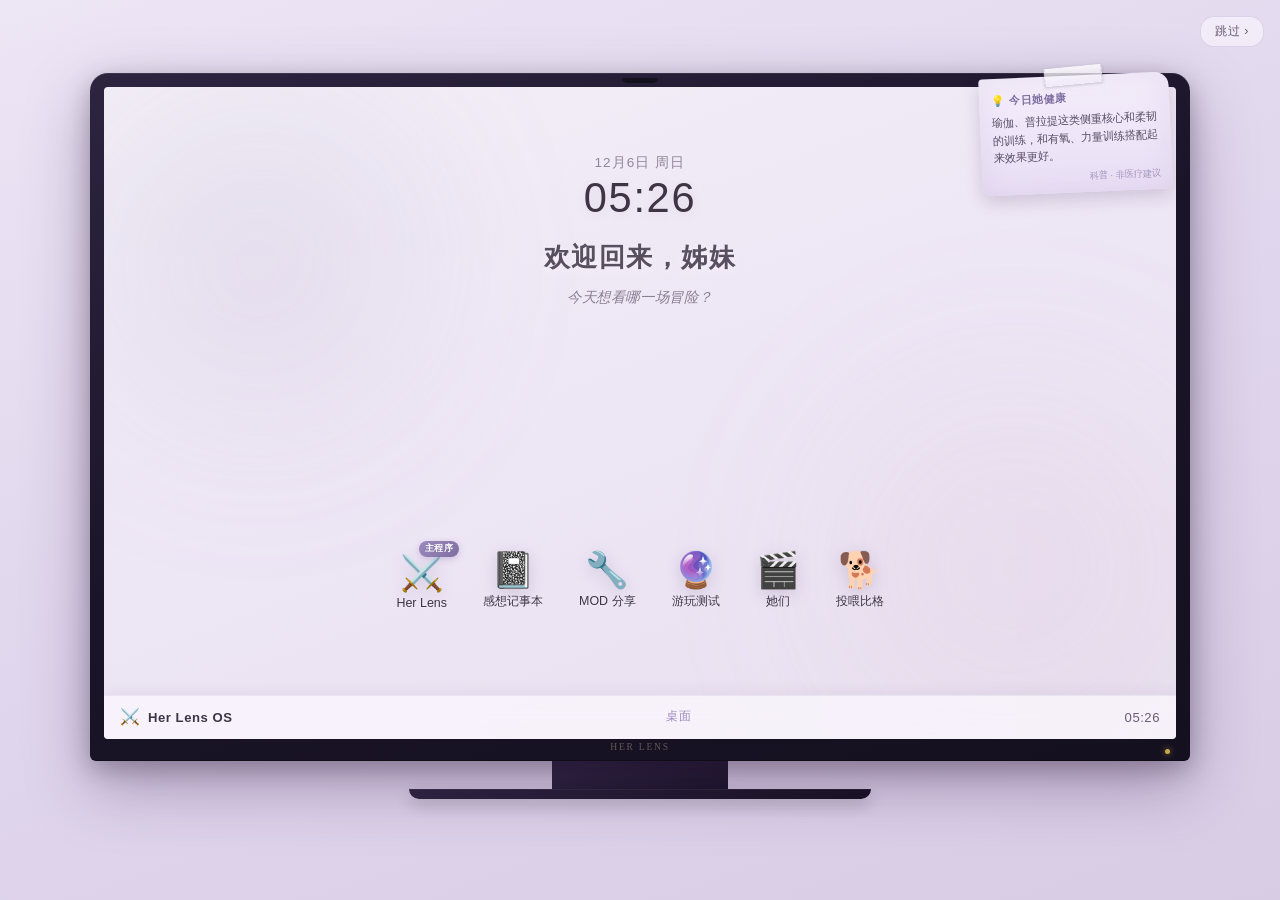
==== commit 21b21dd5: "Add files via upload 新布局" ====
--- a/index.html
+++ b/index.html
@@ -1,1482 +1,1737 @@
-<!DOCTYPE html>
-<html lang="zh-CN" data-page-node-id="4ea6EHe0WGzEO9uRlmLap3">
-
-<head data-page-node-id="5s7H2Y4HxWxXOlLoVyGBNV">
-    <meta charset="UTF-8" data-page-node-id="B4J0DZ79tsuv6iUPyQ837M" />
-    <meta name="viewport" content="width=device-width, initial-scale=1.0, maximum-scale=1.0, user-scalable=no" data-page-node-id="Q04AlNbKVFB8pQ1SG80Et8" />
-    <title>Her Lens · 女性主角游戏</title>
-
-    <!-- 安全策略 -->
-    <meta http-equiv="Content-Security-Policy" content="default-src 'self'; script-src 'self' 'unsafe-inline' 'unsafe-eval' https://cdn.jsdelivr.net https://cdnjs.cloudflare.com; style-src 'self' 'unsafe-inline' https://fonts.googleapis.com; font-src 'self' https://fonts.gstatic.com; img-src 'self' data: https: blob:; media-src https: data: blob:; connect-src 'self' https://tydbvpmigvzsnlmsjuby.supabase.co wss://tydbvpmigvzsnlmsjuby.supabase.co https:; base-uri 'self'; form-action 'self';" data-page-node-id="3pwYW9i69o7OrWkgwrrXQw" />
-    <meta http-equiv="X-Content-Type-Options" content="nosniff" data-page-node-id="uutkATcNNcsObNIAqxuWgY" />
-    <meta http-equiv="X-XSS-Protection" content="1; mode=block" data-page-node-id="2NaoiGpryi5yxtgtRlS9qt" />
-    <meta http-equiv="Referrer-Policy" content="strict-origin-when-cross-origin" data-page-node-id="6y8HcQfnAo1N1QbAeK9HXI" />
-    <meta name="robots" content="index, follow" data-page-node-id="JtNVGdLIQKIijukqGghKVs" />
-
-    <link rel="preconnect" href="https://tydbvpmigvzsnlmsjuby.supabase.co" data-page-node-id="zZh5HFEbHFcAXc63OojCzR" />
-    <link rel="preconnect" href="https://cdn.jsdelivr.net" data-page-node-id="69fwLzodY8XC24MKKrjU8I" />
-    <link rel="preconnect" href="https://shared.cloudflare.steamstatic.com" data-page-node-id="oBS4wTUvuo7PDXXh1P11Sr" />
-    <link rel="preconnect" href="https://fonts.googleapis.com" data-page-node-id="qZbCvU0vm1Jgkl46uUe6gi" />
-    <link rel="preconnect" href="https://fonts.gstatic.com" crossorigin data-page-node-id="OezU3jzCDaJHGioDZ36WLv" />
-    <script src="https://cdnjs.cloudflare.com/ajax/libs/PapaParse/5.4.1/papaparse.min.js" defer></script>
-
-    <script>
-        window._lazyLibs = {};
-        window._lazyLibs.html2canvas = null;
-        window._lazyLibs.qrcode = null;
-        window._lazyLoadScript = function (url, globalName, timeoutMs) {
-            timeoutMs = timeoutMs || 15000;
-            return new Promise(function (resolve, reject) {
-                if (window._lazyLibs[globalName]) { resolve(window._lazyLibs[globalName]); return; }
-                if (window[globalName]) { window._lazyLibs[globalName] = window[globalName]; resolve(window[globalName]); return; }
-                var s = document.createElement('script');
-                s.src = url;
-                var timer = setTimeout(function () {
-                    s.onload = null;
-                    s.onerror = null;
-                    reject(new Error(globalName + ' 加载超时 (' + timeoutMs + 'ms)'));
-                }, timeoutMs);
-                var retryCount = 0;
-
-                function attemptLoad() {
-                    s.onload = function () {
-                        clearTimeout(timer);
-                        window._lazyLibs[globalName] = window[globalName];
-                        resolve(window[globalName]);
-                    };
-                    s.onerror = function () {
-                        clearTimeout(timer);
-                        if (retryCount < 2) {
-                            retryCount++;
-                            setTimeout(function () {
-                                s.onload = null;
-                                s.onerror = null;
-                                attemptLoad();
-                            }, 1000 * retryCount);
-                            timer = setTimeout(function () {
-                                s.onload = null;
-                                s.onerror = null;
-                                reject(new Error(globalName + ' 加载超时 (' + timeoutMs + 'ms)'));
-                            }, timeoutMs);
-                        } else {
-                            reject(new Error(globalName + ' 加载失败 (已重试' + retryCount + '次)'));
-                        }
-                    };
-                }
-                attemptLoad();
-                document.head.appendChild(s);
-            });
-        };
-        window._loadHtml2Canvas = function () {
-            return window._lazyLoadScript('https://cdn.jsdelivr.net/npm/html2canvas@1.4.1/dist/html2canvas.min.js', 'html2canvas', 15000);
-        };
-        window._loadQRCode = function () {
-            return window._lazyLoadScript('https://cdn.jsdelivr.net/npm/qrcodejs@1.0.0/qrcode.min.js', 'QRCode', 10000);
-        };
-    </script>
-    <link rel="stylesheet" href="css/style.css?v=0b838eced8" data-page-node-id="ShyWs1stYZJtaW29c6BEs5" />
-</head>
-
-<body data-theme="light" data-page-node-id="9D0oKelu9L73kLVNf5sXGl">
-
-    <!-- ================================================================
-    ★ 开机屏幕：仿操作系统桌面（每日首次显示）
-    ================================================================ -->
-    <div id="bootScreen" class="boot-screen" style="display:none;" aria-hidden="true" data-page-node-id="cOdfHh9kWeEkvkUrnFoFse">
-        <!-- 阶段 1：BIOS 启动 -->
-        <div class="boot-phase boot-phase--bios" id="bootBios" data-page-node-id="cTfJ2mUeRCecT0MnadAdLi">
-            <div class="boot-bios-inner" data-page-node-id="ce62zBB0AQJSolfHDhuTZM">
-                <div class="boot-logo" data-page-node-id="JTEQt5wtHmY1Pn5OWEqJXb">
-                    <span class="boot-logo-mark" data-page-node-id="jKhbHZnyNbnWoizAPlL0zh">◐</span>
-                    <span class="boot-logo-text" data-page-node-id="giPrL3LGF9aLvUdEUYmdJg">Her Lens</span>
-                </div>
-                <div class="boot-progress" aria-hidden="true" data-page-node-id="BG19Avr2gfO5Ff3V5oHMm7">
-                    <div class="boot-progress-bar" id="bootProgressBar" data-page-node-id="yT1zrwaqg9ZHJh026NYAic"></div>
-                </div>
-                <div class="boot-status" id="bootStatus" data-page-node-id="AH3xJCYC8QWdjI4rP0qsed">正在启动系统…</div>
-            </div>
-        </div>
-
-        <!-- 阶段 2：桌面（包裹在显示器外观内） -->
-        <div class="boot-phase boot-phase--desktop" id="bootDesktop" style="display:none;" data-page-node-id="V5rSMsPNmfJZdIOqN9JnU6">
-            <div class="monitor-stage" data-page-node-id="3bPBdzvytSRp8Ho8YBD6I6">
-                <div class="monitor-frame" data-page-node-id="NOHrjMCzvOPPRQfmo7rU4C">
-                    <div class="monitor-camera" aria-hidden="true" data-page-node-id="96lxzj8wMIq7hDRgZ8AjNy"></div>
-                    <div class="desktop-sticky-note" id="desktopStickyNote" title="点击展开" data-page-node-id="peT9EgkL5Z7OD5XrjUCqM9">
-                        <div class="sticky-note-head" data-page-node-id="qo2LI5ezadoJ6eowy9uzbp">💡 今日她健康</div>
-                        <div class="sticky-note-text" id="stickyNoteText" data-page-node-id="d74aHHRBHcqWhtDQFI8CjR"></div>
-                        <div class="sticky-note-foot" data-page-node-id="7iXtJd9DQyWN0clfXZMETy">科普 · 非医疗建议</div>
-                    </div>
-                    <div class="monitor-screen" data-page-node-id="QwEuQafP8ojmcYmaLXxjnI">
-                        <div class="desktop-bg" aria-hidden="true" data-page-node-id="eJLzZieUM4afK2EJmDOXDI">
-                            <div class="desktop-bg-glow g1" data-page-node-id="iuxOQvkBVjEHVBOgYaogi6"></div>
-                            <div class="desktop-bg-glow g2" data-page-node-id="QUxxUlZ6cm4OvEoIVJEuSJ"></div>
-                        </div>
-
-                        <div class="desktop-icons" role="toolbar" aria-label="桌面应用" data-page-node-id="afpzatCVRQnOMy1yqmfOoW">
-                            <button type="button" class="desktop-icon" data-app="herlens" id="desktopIconMain" aria-label="Her Lens 主程序，点击进入" data-page-node-id="nuotMUUKBclZTzCWUktytU">
-                                <span class="desktop-icon-img" data-page-node-id="S6qCOFGEAO28eBZqWpNHSU">⚔️</span>
-                                <span class="desktop-icon-label" data-page-node-id="fSlD0PIbgSYLIGZtKMbKqq">Her Lens</span>
-                                <span class="desktop-icon-badge" data-page-node-id="FOopIQ34ylXDDQWeVy4FoS">主程序</span>
-                            </button>
-                            <button type="button" class="desktop-icon" data-app="notes" aria-label="游戏感想记事本" data-page-node-id="mkOJW7bSxxgGaaHa68KiXc">
-                                <span class="desktop-icon-img" data-page-node-id="F1kn2or0Pwr53zHO7ntM5X">📓</span>
-                                <span class="desktop-icon-label" data-page-node-id="XVkz9olJuCZmwPaHyhSpLx">感想记事本</span>
-                            </button>
-                            <button type="button" class="desktop-icon" data-app="mods" aria-label="MOD 分享" data-page-node-id="Nf0E0KfCynyOAAF8jFUns8">
-                                <span class="desktop-icon-img" data-page-node-id="bTosaGIW1ZkQh7EKuPd7jP">🔧</span>
-                                <span class="desktop-icon-label" data-page-node-id="DZhgGMiIgxHT9FutFQmpyK">MOD 分享</span>
-                            </button>
-                            <button type="button" class="desktop-icon" data-app="test" aria-label="游玩测试" data-page-node-id="0fAK8Z28p0Ioi5lxbL5XPt">
-                                <span class="desktop-icon-img" data-page-node-id="48MImoM6V7osVkvzYyvzad">🔮</span>
-                                <span class="desktop-icon-label" data-page-node-id="74XetTrSTGTCaiQ0dLVFIJ">游玩测试</span>
-                            </button>
-                            <button type="button" class="desktop-icon" data-app="creators" aria-label="她们：游戏博主与星探连线机" data-page-node-id="PYx4UcjLQgcqhWjLOnQaOj">
-                                <span class="desktop-icon-img" data-page-node-id="nAY0vmqRIEYEFO9I7YQPx5">🎬</span>
-                                <span class="desktop-icon-label" data-page-node-id="6hUguzhFXemOoXayvGaOdw">她们</span>
-                            </button>
-                            <button type="button" class="desktop-icon" data-app="tip" aria-label="打赏支持创作" data-page-node-id="6WOiaMIYTl0amuiPUjArYE">
-                                <span class="desktop-icon-img" data-page-node-id="RtpnUQt78fluuzkUnZHg9D">🐕</span>
-                                <span class="desktop-icon-label" data-page-node-id="DxRCql6R8vqqjB8bw2MfEe">投喂比格</span>
-                            </button>
-                        </div>
-
-                        <div class="desktop-welcome" data-page-node-id="3UHGDSz0BsGNn0Bsv6GeOs">
-                            <div class="desktop-clock" id="desktopClock" data-page-node-id="REAJAI1tfzRFq3iNaGHajA">
-                                <span class="desktop-clock-date" id="desktopClockDate" data-page-node-id="zbx29PQCiDv6Cuj0ppXWE5">--</span>
-                                <span class="desktop-clock-time" id="desktopClockTime" data-page-node-id="XABgZzBjBCoOdGS7N6oHUX">--:--</span>
-                            </div>
-                            <div class="desktop-welcome-title" data-page-node-id="1bFx7dZeK5Rxs0N0GjJtM6">欢迎回来，姊妹</div>
-                            <div class="desktop-welcome-sub" id="desktopWelcomeSub" data-page-node-id="h6zwgmdXhKpcUvdu744rxr">今天想看哪一场冒险？</div>
-                        </div>
-
-                        <div class="desktop-hint" id="desktopHint" data-page-node-id="HG4rDIaL0qKpW3eoRQpX4s">
-                            <span class="desktop-hint-icon" data-page-node-id="4gLhTI2YCHrDqjWOzYbCFH">⏎</span>
-                            <span data-page-node-id="hd8t9n4YMt0VBMdDbzETVG">点击 <strong data-page-node-id="asm6qPfmQ1jIULBY2FYmUW">Her Lens</strong> 进入主站</span>
-                        </div>
-
-                        <div class="taskbar" data-page-node-id="SnyYkM6sNWf74lbvC3pAtc">
-                            <div class="taskbar-left" data-page-node-id="aTFerCDjUdkaM7GbJEOP92">
-                                <span class="taskbar-logo" data-page-node-id="Mg1KbN9GOZbDGpeHWH1zGV">⚔️</span>
-                                <span class="taskbar-name" data-page-node-id="YFn0dO2DN2VUKVu6R8gNKG">Her Lens OS</span>
-                            </div>
-                            <div class="taskbar-center" id="taskbarCenter" data-page-node-id="PfD4EP7xMULCoj3UuK7Jjq">
-                                <span class="taskbar-app" id="taskbarSelectedName" data-page-node-id="mOvvhYZ3DW3x1UG8XIWYqR">桌面</span>
-                            </div>
-                            <div class="taskbar-right" data-page-node-id="He259Ns5jwwRpPgEhiOnJ0">
-                                <span class="taskbar-time" id="taskbarTime" data-page-node-id="0WkkLnoW0ZGyAi7HxbQUQr">--:--</span>
-                            </div>
-                        </div>
-                    </div>
-                    <div class="monitor-power-led" aria-hidden="true" data-page-node-id="OxPF6Sw5p8QZ3hAJeE87gd"></div>
-                    <div class="monitor-brand" aria-hidden="true" data-page-node-id="aQROaMauLSLPupRHBTMB5R">Her Lens</div>
-                </div>
-                <div class="monitor-stand" aria-hidden="true" data-page-node-id="ihCUe8Rt6fBYZA68ahkIHO">
-                    <div class="monitor-stand-neck" data-page-node-id="uDYaWosbGU2Iv1KbHa2tDo"></div>
-                    <div class="monitor-stand-base" data-page-node-id="yO5sgzLxNDoUCMXHCvzQiC"></div>
-                </div>
-            </div>
-
-            <button type="button" class="boot-skip" id="bootSkip" aria-label="跳过开机动画直接进入主站" data-page-node-id="EJ6ngusabqEnYprsBI9QdZ">跳过 ›</button>
-        </div>
-    </div>
-
-    <script>
-        // 开机屏幕控制器（独立于 app.js，先执行以保证开机屏先显示）
-        (function () {
-            var STORAGE_KEY = 'herlens_boot_shown_date';
-            var today = new Date().toISOString().slice(0, 10);
-            var boot = document.getElementById('bootScreen');
-            if (!boot) return;
-
-            // 判断是否需要显示
-            var shouldShow = true;
-            try {
-                if (localStorage.getItem(STORAGE_KEY) === today) shouldShow = false;
-            } catch (e) { shouldShow = false; }
-
-            // 尊重 prefers-reduced-motion：直接跳过（除非 URL 强制 resetboot）
-            var isForceReset = new URLSearchParams(window.location.search).get('resetboot') === '1';
-            if (!isForceReset && window.matchMedia && window.matchMedia('(prefers-reduced-motion: reduce)').matches) {
-                shouldShow = false;
-            }
-
-            // URL 含 ?skipboot=1 也跳过（用于调试或定向链接）
-            if (new URLSearchParams(window.location.search).get('skipboot') === '1') {
-                shouldShow = false;
-            }
-
-            // URL 含 ?resetboot=1 时清除今日已显示标记，强制再次显示（用于预览/调试）
-            if (isForceReset) {
-                try { localStorage.removeItem(STORAGE_KEY); } catch (e) {}
-                shouldShow = true;
-            }
-
-            if (!shouldShow) {
-                boot.remove();
-                document.documentElement.classList.add('boot-done');
-                return;
-            }
-
-            // 显示开机屏幕
-            boot.style.display = 'flex';
-            boot.setAttribute('aria-hidden', 'false');
-            document.body.style.overflow = 'hidden';
-
-            // 提前应用主题（app.js 尚未加载，手动从 localStorage 读取）
-            try {
-                var s = localStorage.getItem('heroineGamesSettingsV2');
-                if (s) {
-                    var d = JSON.parse(s);
-                    var t = d.theme || 'system';
-                    if (!['light', 'dark', 'system'].includes(t)) t = 'system';
-                    var isDark = t === 'dark' || (t === 'system' && window.matchMedia('(prefers-color-scheme: dark)').matches);
-                    document.body.setAttribute('data-theme', isDark ? 'dark' : 'light');
-                }
-            } catch (e) {}
-
-            var bios = document.getElementById('bootBios');
-            var desktop = document.getElementById('bootDesktop');
-            var skipBtn = document.getElementById('bootSkip');
-            var mainIcon = document.getElementById('desktopIconMain');
-            var hint = document.getElementById('desktopHint');
-            var timeEl = document.getElementById('taskbarTime');
-            var progress = document.getElementById('bootProgressBar');
-            var statusEl = document.getElementById('bootStatus');
-            var welcomeSub = document.getElementById('desktopWelcomeSub');
-            var taskbarSelected = document.getElementById('taskbarSelectedName');
-            var ICON_LABELS = {
-                'herlens': 'Her Lens 主程序',
-                'notes': '感想记事本',
-                'mods': 'MOD 分享',
-                'test': '游玩测试',
-                'creators': '她们 · 创作者',
-                'tip': '投喂比格'
-            };
-
-            // 实时时间（任务栏 + 桌面时钟）
-            var clockDateEl = document.getElementById('desktopClockDate');
-            var clockTimeEl = document.getElementById('desktopClockTime');
-            var weekdays = ['周日', '周一', '周二', '周三', '周四', '周五', '周六'];
-            function updateTime() {
-                var d = new Date();
-                var h = String(d.getHours()).padStart(2, '0');
-                var m = String(d.getMinutes()).padStart(2, '0');
-                timeEl.textContent = h + ':' + m;
-                if (clockDateEl) {
-                    var mo = d.getMonth() + 1;
-                    var da = d.getDate();
-                    clockDateEl.textContent = mo + '月' + da + '日 ' + weekdays[d.getDay()];
-                }
-                if (clockTimeEl) {
-                    clockTimeEl.textContent = h + ':' + m;
-                }
-            }
-            updateTime();
-            var timeInterval = setInterval(updateTime, 1000);
-
-            // 欢迎语随时间变化
-            var hour = new Date().getHours();
-            var greet = '今天想看哪一场冒险？';
-            if (hour < 6) greet = '夜深了，来挑一款沉浸式冒险吧';
-            else if (hour < 11) greet = '早上好，清晨的第一场冒险从何开始？';
-            else if (hour < 14) greet = '午间小憩，阳光正好翻翻新作';
-            else if (hour < 18) greet = '下午好，午后闲暇正好探索新世界';
-            else if (hour < 22) greet = '夜晚来临，夜色温柔是沉浸的好时候';
-            else greet = '深夜好，万籁俱寂挑一款慢慢品';
-
-            var entered = false;
-            function enterSite(target) {
-                if (entered) return;
-                entered = true;
-                clearInterval(timeInterval);
-
-                try { localStorage.setItem(STORAGE_KEY, today); } catch (e) {}
-
-                // 桌面整体淡出 + 微缩放
-                desktop.style.transition = 'opacity 0.55s ease, transform 0.55s ease';
-                desktop.style.opacity = '0';
-                desktop.style.transform = 'scale(1.03)';
-
-                setTimeout(function () {
-                    boot.style.transition = 'opacity 0.35s ease';
-                    boot.style.opacity = '0';
-                    setTimeout(function () {
-                        boot.remove();
-                        document.body.style.overflow = '';
-                        document.documentElement.classList.add('boot-done');
-                        // boot 移除后，直接调用 app.js 的全局导航函数
-                        if (target && target !== 'herlens') {
-                            setTimeout(function () {
-                                if (typeof window.herlensBootNavigate === 'function') {
-                                    window.herlensBootNavigate(target);
-                                }
-                            }, 100);
-                        }
-                    }, 350);
-                }, 550);
-            }
-
-            skipBtn.addEventListener('click', function () { enterSite(); });
-
-            // 所有桌面图标：单击 → 高亮选中 → 0.4 秒后进入对应功能
-            Array.prototype.forEach.call(document.querySelectorAll('.desktop-icon'), function (icon) {
-                icon.addEventListener('click', function () {
-                    if (icon.classList.contains('selected') || entered) return;
-                    Array.prototype.forEach.call(document.querySelectorAll('.desktop-icon'), function (i) { i.classList.remove('selected'); });
-                    icon.classList.add('selected');
-                    var k = icon.getAttribute('data-app');
-                    taskbarSelected.textContent = ICON_LABELS[k] || '桌面';
-                    setTimeout(function () { enterSite(k); }, 400);
-                });
-            });
-
-            // 进度条动画 + 阶段切换
-            // BIOS 阶段持续约 1.3 秒
-            var pStart = Date.now();
-            var pDuration = 1300;
-            function tickProgress() {
-                var elapsed = Date.now() - pStart;
-                var pct = Math.min(100, Math.round((elapsed / pDuration) * 100));
-                if (progress) progress.style.width = pct + '%';
-                if (statusEl) {
-                    if (pct < 30) statusEl.textContent = '正在加载游戏数据…';
-                    else if (pct < 70) statusEl.textContent = '正在唤醒女主档案…';
-                    else if (pct < 100) statusEl.textContent = '即将就绪…';
-                    else statusEl.textContent = '欢迎';
-                }
-                if (pct < 100 && !entered) {
-                    requestAnimationFrame(tickProgress);
-                }
-            }
-            requestAnimationFrame(tickProgress);
-
-            // 1.4 秒后切换到桌面（手机端仍直接进入主站）
-            setTimeout(function () {
-                if (entered) return;
-
-                // 手机端：BIOS 结束后直接进入主站，跳过桌面阶段
-                var isMobile = window.matchMedia('(max-width: 767px)').matches;
-                if (isMobile) {
-                    enterSite();
-                    return;
-                }
-
-                // 平板端：加 .tablet-mode 类切换为平板样式
-                var isTablet = window.matchMedia('(min-width: 768px) and (max-width: 1024px)').matches;
-                if (isTablet) {
-                    desktop.classList.add('tablet-mode');
-                }
-
-                bios.style.transition = 'opacity 0.45s ease';
-                bios.style.opacity = '0';
-                setTimeout(function () {
-                    bios.style.display = 'none';
-                    desktop.style.display = 'flex';
-                    desktop.style.opacity = '0';
-                    requestAnimationFrame(function () {
-                        desktop.style.transition = 'opacity 0.7s ease';
-                        desktop.style.opacity = '1';
-                    });
-
-                    // 桌面便签：填充今日健康贴士
-                    try {
-                        var noteText = document.getElementById('stickyNoteText');
-                        var noteEl = document.getElementById('desktopStickyNote');
-                        if (noteText && noteEl && window.HerlensDailyTip) {
-                            var tipObj = window.HerlensDailyTip.getToday();
-                            noteText.textContent = tipObj.t;
-                            noteEl.addEventListener('click', function () {
-                                noteEl.classList.toggle('expanded');
-                            });
-                            // 设置页「健康贴士」开关：关闭时隐藏桌面便签
-                            if (window.HerlensDailyTip.isPermanentOff()) noteEl.style.display = 'none';
-                            document.addEventListener('herlens:dailytip-toggle', function (ev) {
-                                var off = ev.detail && ev.detail.off;
-                                noteEl.style.display = off ? 'none' : '';
-                                if (!off && noteText) noteText.textContent = window.HerlensDailyTip.getToday().t;
-                            });
-                            // 跨天自动更新便签内容
-                            document.addEventListener('herlens:dailytip-newday', function (ev) {
-                                if (ev.detail && ev.detail.tip && noteText) {
-                                    noteText.textContent = ev.detail.tip.t;
-                                }
-                            });
-                        } else if (noteEl) {
-                            noteEl.style.display = 'none';
-                        }
-                    } catch (e) {}
-                }, 450);
-            }, 1400);
-
-            // 桌面阶段：3.5 秒后高亮提示
-            setTimeout(function () {
-                if (entered) return;
-                hint.classList.add('pulse');
-            }, 1400 + 3500);
-
-            // 桌面阶段：7 秒后提示闪烁更强
-            setTimeout(function () {
-                if (entered) return;
-                mainIcon.classList.add('hint-glow');
-            }, 1400 + 5000);
-
-            // 键盘：Enter / Space 进入
-            document.addEventListener('keydown', function (e) {
-                if (entered) return;
-                if (e.key === 'Enter' || e.key === ' ' || e.key === 'Escape') {
-                    e.preventDefault();
-                    enterSite();
-                }
-            }, { once: true });
-        })();
-    </script>
-
-    <!-- 背景光晕 -->
-    <div class="bg-glow-container" aria-hidden="true" data-page-node-id="b6olSwA1HyeUPgbVJF1Fx5">
-        <div class="bg-glow g1" data-page-node-id="6q0Hz2K1MTP8HfkUDmO20v"></div>
-        <div class="bg-glow g2" data-page-node-id="nPg798O6PN8lDug8kfPkym"></div>
-        <div class="bg-glow g3" data-page-node-id="VsJhL9E97Q6WsyWUIb7lZP"></div>
-    </div>
-
-    <!-- 滚动进度条 -->
-    <div class="scroll-progress" id="scrollProgress" aria-hidden="true" data-page-node-id="GilTixfg22OoUL8iToR0RI"></div>
-
-    <!-- 庆祝彩带画布 -->
-    <canvas id="confettiCanvas" aria-hidden="true" data-page-node-id="ZLlyXFL3LPI4UlMUYIY1PJ"></canvas>
-
-    <!-- 返回顶部 -->
-    <button id="backToTop" aria-label="返回顶部" title="返回顶部" data-page-node-id="BDrWOFpaR5lS8toz3sQtGd">
-        <span class="arrow" data-page-node-id="vZOuGtPuU0HECNG6cIw3OL">↑</span>
-    </button>
-
-    <!-- ===== 筛选栏 ===== -->
-    <div class="filter-sticky" id="filterSticky" data-page-node-id="GE7efv1P4oHctw5MiVFXRe">
-        <div class="filter-header" data-page-node-id="UpyxKe8HP1fR4RssFoNc1M">
-            <div class="site-logo" id="siteLogo" data-page-node-id="TmympHBru5pnl7NJNvZwDS">Her Lens</div>
-            <nav class="top-nav" id="topNav" data-page-node-id="NhGWAyGWgzhCNpXd1SC46t">
-                <button class="top-nav-item active" data-nav="games" data-page-node-id="OzdA7eASLjgOrOKVotfvdH">游戏总览</button>
-                <button class="top-nav-item" data-nav="mods" data-page-node-id="yFMzKYR3MLfLjVAJvRHefI">MOD总览</button>
-                <button class="top-nav-item" data-nav="test" id="navPersonalityTest" data-page-node-id="kPdVN5Jyn8aB3MuEARTJBg">游玩测试</button>
-
-                <div class="nav-dropdown-wrap" id="creatorsNavWrap" data-page-node-id="iYvu5p32J9jDBFQKNoHaW6">
-                    <button class="top-nav-item" id="navCreatorsBtn" data-page-node-id="kEaSnqGOxBjLvhpuRdwuyA">她们 <span class="nav-caret" data-page-node-id="t9WPw68wzkDKRlDTgJ8k6r">▾</span></button>
-                    <div class="nav-dropdown-menu" id="creatorsNavMenu" data-page-node-id="TfA62sWYYwVyNcqUMVAYUl">
-                        <a href="bloggers.html" class="nav-dropdown-link" data-page-node-id="z2uhSLETX5R4PaI3WKe3yR"><span class="nav-dropdown-icon" data-page-node-id="dkLXzmhuZO9DOtKD8j9yKd">📹</span> 游戏博主</a>
-                        <a href="claw.html" class="nav-dropdown-link" data-page-node-id="oLxbcK4VBlyf5yLhtmfmVD"><span class="nav-dropdown-icon" data-page-node-id="sWUDtc85M2xOKCL7MTIkiL">💞</span> 星探连线机</a>
-                    </div>
-                </div>
-
-                <button class="top-nav-item" data-nav="announcements" data-page-node-id="AFKNygmjia9gXkRuy0m6CR">网站公告</button>
-
-                <div class="nav-dropdown-wrap" id="platformsNavWrap" data-page-node-id="QMlK07CDptcJjdSQcwd54N">
-                    <button class="top-nav-item" id="navPlatformsBtn" data-page-node-id="8bS5qmsHIB1lIA1mtydcXN">游戏小知识 <span class="nav-caret" data-page-node-id="bcZGBCAb48RpWffhOkOCV0">▾</span></button>
-                    <div class="nav-dropdown-menu" id="platformsNavMenu" data-page-node-id="ECeXzvaQBLxvOuoJVfKQv9">
-                        <a href="gaming-platforms-guide.html" class="nav-dropdown-link" data-page-node-id="bfDvRbUjpFZWAWDhX8npjW"><span class="nav-dropdown-icon" data-page-node-id="t0CmpBtU6jDi12vttnBSY9">🎮</span> 游戏平台科普</a>
-                        <a href="game-retailers-guide.html" class="nav-dropdown-link" data-page-node-id="vnTNT8NTVPnXJXjdmJdUWi"><span class="nav-dropdown-icon" data-page-node-id="bPm3ls0kQSpe8OmXEkQaYk">🛒</span> 游戏经销商指南</a>
-                    </div>
-                </div>
-
-                <button class="top-nav-item" id="navTip" title="打赏网页，支持创作" data-page-node-id="DfBhC3rqjht57kXYVImBFx">打赏网页</button>
-            </nav>
-            <div class="header-right" data-page-node-id="4tW3HyEqMw26IHtLuRLV8P">
-                <a href="https://gcn7znx9qc0z.feishu.cn/share/base/form/shrcnGpkv97cNzBIz73NCyDhFyd" target="_blank"
-                    rel="noopener noreferrer" class="header-action-link" id="navSubmit" title="我要投稿，推荐你喜欢的女性主角游戏" data-page-node-id="9GaPoiBxPqutDpMTmCyujy">📝 投稿</a>
-                <div class="notif-bell-wrap" id="notifBellWrap" style="display:none;" data-page-node-id="BrvSVkszlhw9wGPJ4O4JuA">
-                    <button class="notif-bell-btn" id="notifBellBtn" title="通知" data-page-node-id="kF4urXvn3mo3k0PX6N73Ut">🔔</button>
-                    <span class="notif-badge" id="notifBadge" style="display:none;" data-page-node-id="YLVof89xMHBdziUK6syyIf">0</span>
-                    <div class="notif-panel" id="notifPanel" data-page-node-id="IjjrK11ox5sCI9uK16c75w">
-                        <div class="notif-panel-header" data-page-node-id="epAr9VIJBZ4rcMEzx5B1Me">
-                            <span class="notif-panel-title" data-page-node-id="Ck1n6FyTKFV7U7T0z4rZxE">🔔 通知</span>
-                            <button class="notif-mark-all" id="notifMarkAll" data-page-node-id="zrkXAFz32qI4RYorxSNbYj">全部已读</button>
-                        </div>
-                        <div class="notif-list" id="notifList" data-page-node-id="3HfaQ3mHaFesw60SRXJI47">
-                            <div class="notif-empty" data-page-node-id="Xq5jn9nCJCWV8irJxcC4Ai">暂无通知</div>
-                        </div>
-                    </div>
-                </div>
-                <div id="authStatusContainer" style="display:none;" data-page-node-id="6jDECtFjX0fpZmEuwLJfQG"></div>
-                <div class="nav-user-item" id="navUserItem" data-page-node-id="RWRSETGeT4nXDrjtVGfnp8">
-                    <button class="top-nav-user-btn" id="navUserBtn" data-page-node-id="SzJpLzaHuE9ZedC0LsPZhA">
-                        <span class="nav-user-icon" data-page-node-id="AbWsGFWUMwANzyzP5Xp4LK">👤</span>
-                        <span class="nav-user-text" id="navUserText" data-page-node-id="ejAJsd9iDJLk8pBIDXbGLG">登录</span>
-                    </button>
-                    <div class="nav-user-dropdown" id="navUserDropdown" data-page-node-id="cabA9px0Rhng9SwrUDaHmH">
-                        <div class="nav-user-dropdown-inner" id="navUserDropdownInner" data-page-node-id="nCJpHxb0CgcjkOasW4qLXD">
-                        </div>
-                    </div>
-                </div>
-            </div>
-        </div>
-
-        <div class="site-title-section" id="siteTitleSection" data-page-node-id="gKiHwD57u9liYbuDoi7C49">
-            <div class="site-title" data-page-node-id="ISXYfnJJgJggM0rPAAyJSo">女性主角游戏</div>
-            <div class="site-subtitle" data-page-node-id="IYKhi8EfaAmyGfwawEAdGz">*请从中选择你的下一场冒险*</div>
-        </div>
-
-        <div class="view-tabs" id="viewTabs" data-page-node-id="x3Mvgq5IK5w6Hzj5BG9GV4">
-            <span class="view-tab active" data-view="released" data-page-node-id="0wNoH4wGWW8DbZWQKAU3mm">📀 已发售游戏</span>
-            <span class="view-tab" data-view="unreleased" data-page-node-id="meGKAbAsX1iEqOl4r35zM1">⏳ 未发售游戏</span>
-            <span class="view-tab" data-view="series" data-page-node-id="LhgFKbkpVD9KkmDC9E8SBl">📚 系列作品</span>
-        </div>
-
-        <div class="search-row" id="searchRow" data-page-node-id="LjNX0uTduYQYXs0eoBbYIg">
-            <div class="search-input-wrap" data-page-node-id="0MvLJ9jFfSWyHvbBShWkN5">
-                <span class="search-icon" data-page-node-id="sZCkFwWGgUPhf8RZRFjxTU">🔍</span>
-                <input type="text" id="searchInput" name="search" placeholder="搜索游戏名或关键词…" autocomplete="off" data-page-node-id="wm9IRhjZunCx6vwH2VtBog" />
-                <button class="search-clear-btn" id="searchClearBtn" aria-label="清除搜索" data-page-node-id="epdzgTqCDKnQ5qBNdGRTUH">✕</button>
-                <div class="search-history" id="searchHistory" aria-hidden="true" data-page-node-id="VSzyhuo8donDaPeHrK7Kdl"></div>
-            </div>
-        </div>
-
-        <div class="filter-row" id="filterCategoryRow" data-page-node-id="DEh6cWhD0M8PfeCPmoDKEM"></div>
-        <div class="filter-options-panel" id="filterOptionsPanel" data-page-node-id="vrqddYvUzFaECjMN3MyApg"></div>
-        <div class="adult-content-banner" id="adultContentBanner" data-page-node-id="ClBb4MlKg1B0d2TCNv2uab">
-            <!-- 恶俗内容屏蔽 chip -->
-            <span class="adult-content-chip" id="adultContentChip" data-page-node-id="Acd4St6cROfoNJQgNWRvBd">
-                <span class="chip-icon" data-page-node-id="7j8AVtEaLDYAxVghmcQ8qc">🔞</span>
-                <span data-page-node-id="lzBq3DzsmcpWwkKM8x0Hku">恶俗服设已被屏蔽</span>
-            </span>
-            <div class="adult-content-tooltip" id="adultContentTooltip" data-page-node-id="cMYGXD3WeX8cPCJcwEPV2z">
-                服设分类为「含恶俗设计」的游戏默认隐藏<br data-page-node-id="DL5oyVytqea2mtm2DLXVbv"/>
-                前往 <b data-page-node-id="FKCxarL2cvt9mOHTEni0DL">用户设置 › 屏蔽内容管理</b> 解锁
-            </div>
-            <!-- 用户排除的其他标签 chips（动态渲染） -->
-            <div id="excludedTagsChipsWrap" style="display:flex; flex-wrap:wrap; align-items:center; gap:6px;" data-page-node-id="jSyYRqZmuq7Wh2diz6GvVe"></div>
-        </div>
-        <div class="active-filters-bar" id="activeFiltersBar" data-page-node-id="xAsTVB0r13qwX0svKpbApG"></div>
-    </div>
-
-    <!-- ===== 工具栏 ===== -->
-    <div class="toolbar" id="toolbar" data-page-node-id="SSwMNNvPvGWJ09zYXotYsk">
-        <div class="toolbar-left" data-page-node-id="NiSrdrcAj9sFQseDgJvrsL">
-            <label class="sort-select-wrapper" title="选择排序方式" data-page-node-id="mdqCwEAIpyHIESCxkmXWkG">
-                <span class="sort-select-prefix" aria-hidden="true" data-page-node-id="8pXj0CEagqx5DknyVTrcIs">📋</span>
-                <select class="sort-select" id="sortSelect" aria-label="排序方式" data-page-node-id="qQg1z2fCDZpDYjzh1tpZXY">
-                    <option value="default" data-page-node-id="2COCzDXP2RQYmFUZjSoltv">默认排序</option>
-                    <option value="newest" data-page-node-id="ETcGGjpbCApkGxVX4Y5HVE">最新发售</option>
-                    <option value="oldest" data-page-node-id="fSMA0XeaES56WKKyCTg1OL">最早发售</option>
-                    <option value="reviewCount" data-page-node-id="GIzesQm4OtX9PmfkMcWw3o">评论数最多</option>
-                </select>
-                <span class="sort-select-arrow" aria-hidden="true" data-page-node-id="SyBMkskuipef7UglKE4Jza">▾</span>
-            </label>
-
-            <button class="btn btn-sm btn-gacha" id="btnGacha" title="从当前游戏池中随机抽取 8 款推荐" data-page-node-id="7AJnVmDmxjjmc84TmA7z5e">
-                <span class="dice-icon" data-page-node-id="xdUuhlw2uHpFYqRfNUH1wI">🌙</span> 抽卡
-            </button>
-
-            <button class="btn btn-sm btn-wishlist" id="btnWishlistToggle" title="仅显示已加入愿望单的游戏" data-page-node-id="ifmJIWumhaIP1kBLEDykcI">
-                <span class="heart-icon" data-page-node-id="2q472FdW8yeyXtsX72XnsU"><svg viewBox="0 0 24 24" width="1em" height="1em" fill="currentColor" aria-hidden="true" data-page-node-id="aDpwVs2b4f7a2I2DnztEye"><path d="M12 21.35l-1.45-1.32C5.4 15.36 2 12.28 2 8.5 2 5.42 4.42 3 7.5 3c1.74 0 3.41.81 4.5 2.09C13.09 3.81 14.76 3 16.5 3 19.58 3 22 5.42 22 8.5c0 3.78-3.4 6.86-8.55 11.54L12 21.35z" data-page-node-id="KlEGwlJ7GEGdNveGG7UATr"/></svg></span> 愿望单
-            </button>
-
-            <button class="btn btn-sm btn-exclude-played" id="btnExcludePlayed" title="排除已标记玩过的游戏" data-page-node-id="swMKLvbTshoh52H4zSNW5i">
-                <span class="check-icon" data-page-node-id="RiA8f4Q5REbHVU81Hr0Rcm"><svg viewBox="0 0 24 24" width="1em" height="1em" fill="currentColor" aria-hidden="true" data-page-node-id="g4nLjUfZvGyI3tDHYsooSD"><path d="M9 16.17L4.83 12l-1.41 1.41L9 19 21 7l-1.41-1.41z" data-page-node-id="x9GdU0ccCXmYIDFUvLnH88"/></svg></span> 排除已玩
-            </button>
-
-            <span class="result-count" id="resultCount" data-page-node-id="l8Ys239KduxyML1SFJMDgy">共 <span class="count-number" id="countNumber" data-page-node-id="EL5wgtQGaLs3IVRTdblTiw">0</span>款游戏</span>
-
-            <button class="btn btn-sm" id="btnToggleAdmin" title="切换管理模式" style="display:none;" data-page-node-id="eDTgr3lmDq4VyEo3UwIZD1">🔧 管理</button>
-            <button class="btn btn-sm" id="btnAddGame" title="手动添加游戏" style="display:none;" data-page-node-id="CbJiQoHcOfngrXgIJ69PBW">＋ 添加</button>
-            <button class="btn btn-sm" id="btnImportCSV" title="从CSV批量导入" style="display:none;" data-page-node-id="CD364Qg3cGdtbdPWCo1ke7">📂 导入</button>
-            <button class="btn btn-sm" id="btnBuffer" title="查看导入缓冲区（CSV导入的游戏先在此完善）" style="display:none;" data-page-node-id="Sg6if9HKmRNwFWsrICvSTl">🗂 缓冲区</button>
-            <input type="file" id="csvFileInput" accept=".csv" style="display:none;" data-page-node-id="Dh2GpCuxo7L36gk7MbKNhF" />
-        </div>
-    </div>
-
-    <!-- 悬浮主题切换按钮 -->
-    <button class="theme-toggle-floating" id="btnThemeToggle" title="切换深色/浅色模式" data-page-node-id="0V5m7ruuCdwtVVeGmkdxFZ">
-        <span class="theme-toggle-icon" data-page-node-id="TxRxGTCFTBsEsjRL1UKm5p">🌓</span>
-    </button>
-
-    <!-- ===== 游戏网格 ===== -->
-    <div class="gallery-container" id="galleryContainer" data-page-node-id="pECszgpwk1UVMwoRd4z1wz">
-        <div class="gallery-grid" id="galleryGrid" data-page-node-id="A1EqHIfqYOVxByA0looBTm"></div>
-        <div class="no-results" id="noResults" style="display:none;" data-page-node-id="HICr2L8qfLWaqfacsgjCK7">
-            <span class="icon" data-page-node-id="eILuYS02FYardwcp94AnAe">📭</span>
-            没有找到匹配的游戏，请调整筛选条件或搜索词
-        </div>
-    </div>
-
-    <!-- ===== MOD 板块 ===== -->
-    <div class="mod-section" id="modSection" data-page-node-id="uMWP3ZOJlDzagnGZiEKdCD">
-        <div class="mod-header" data-page-node-id="B3lVwwql7zgB3Gfvat6jmV">
-            <div class="mod-header-left" data-page-node-id="VbgcT6xHYeB3pzHRb8wdzE">
-                <div class="mod-header-title" data-page-node-id="ox5Qn3PUcMwBOHApfGmEru">🔧 MOD 分享区</div>
-                <div class="mod-header-stats" id="modStats" data-page-node-id="o7VN02yAxzzGq0JCeNGKH0">共 <strong data-page-node-id="54yWxMi1Qd2m9cTnlZZDFM">0</strong> 个MOD</div>
-            </div>
-        </div>
-
-        <div class="mod-notice" data-page-node-id="ivfBpDOvblGcJTJIFGi5Om">
-            <div class="mod-notice-icon" data-page-node-id="nxcjiAikGYIoM6fuT1znQc">⚠️</div>
-            <div class="mod-notice-body" data-page-node-id="klQP8DN0dyq65v3ZgybSNH">
-                <div class="mod-notice-title" data-page-node-id="WWbcII7PcVGXR4iAx6i2U9">MOD 分享授权须知</div>
-                <div class="mod-notice-text" data-page-node-id="BnsOmnhey3DCj9NC3HPWyx">
-                    分享 MOD 时请确认是否有作者授权。<strong data-page-node-id="WIp5uXQhp14TPyy6ag0WKj">未获授权</strong>的情况下，只能分享作者的发布 MOD 帖子链接（如 Nexus Mods 页面），<strong data-page-node-id="0l1RvsCTsB0fpFNOPguFfC">不能直接发布 MOD
-                        下载链接</strong>。<br data-page-node-id="nTch6NwX8vGmKEHA1Zh49X">
-                    如果你是 MOD <strong data-page-node-id="NH1fMoZB118SHWxg3FtzCT">作者本人</strong>或已获得<strong data-page-node-id="ZoYkVCIqpNQuHuordxrxGh">作者授权</strong>，可直接分享 MOD 下载链接。
-                </div>
-            </div>
-        </div>
-
-        <div id="modComposeArea" data-page-node-id="2Qq9XPrFaxqSiHAqpQ9LzQ"></div>
-
-        <div class="mod-filter-row" id="modFilterRow" data-page-node-id="sK42HSV8KZj5jof9WU1csi">
-            <button class="mod-filter-btn active" data-mod-filter="all" data-page-node-id="eCGMVTH9fscSyddTLzKBbB">全部</button>
-            <button class="mod-filter-btn" data-mod-filter="翻译补丁" data-page-node-id="1GG6YbIkZED1yvFTBq0yda">🌐 翻译补丁</button>
-            <button class="mod-filter-btn" data-mod-filter="模型MOD" data-page-node-id="4ZnzK0GATFIAO6AdBWYZzZ">🧱 模型MOD</button>
-            <button class="mod-filter-btn" data-mod-filter="美化MOD" data-page-node-id="Wh1BqMVJtsrBqg3hfvsP2V">✨ 美化MOD</button>
-            <button class="mod-filter-btn" data-mod-filter="功能MOD" data-page-node-id="AM5TPva7BK9nhK0C7m03Yg">⚙️ 功能MOD</button>
-            <button class="mod-filter-btn" data-mod-filter="剧情MOD" data-page-node-id="lv1jsft6TGLOZABAuZMnHl">📖 剧情MOD</button>
-            <button class="mod-filter-btn" data-mod-filter="其他" data-page-node-id="0lcatrOlO9aLMaCww3Q4i8">📦 其他</button>
-        </div>
-
-        <div class="mod-sort-row" data-page-node-id="OHEHlHLlbjCQ5F4MXP3NgG">
-            <button class="mod-sort-btn active" data-mod-sort="newest" data-page-node-id="1JA0Us199ibow0sE2ns9C4">🕐 最新</button>
-            <button class="mod-sort-btn" data-mod-sort="hottest" data-page-node-id="TS0T80sd2fIYFXHSw3OPiR">🔥 最热</button>
-        </div>
-
-        <div class="mod-post-list" id="modPostList" data-page-node-id="lowBssosweiOQwA2Ry41Zv"></div>
-        <div class="mod-empty" id="modEmpty" style="display:none;" data-page-node-id="0BxDBpYFsdth8AGRoQTMUY">
-            <span class="empty-icon" data-page-node-id="Sh3ZQY3QD26nUOvab9hOlS">🔧</span>
-            <div class="empty-title" data-page-node-id="oKIkIDEWNpwkTmGyZkhYBu">还没有MOD分享</div>
-            <div class="empty-desc" data-page-node-id="pUzZsvpPtxyjazP0YQEZF0">快来发布第一个MOD分享吧！</div>
-        </div>
-        <div class="mod-load-more" id="modLoadMore" style="display:none;" data-page-node-id="6RZtoIj1hqflGQQNH6Sjov">
-            <button id="modLoadMoreBtn" data-page-node-id="RCvrtx2brksI3wpeBiGVgP">加载更多...</button>
-        </div>
-    </div>
-
-    <!-- ===== 公告板块 ===== -->
-    <div class="announcements-section" id="announcementsSection" data-page-node-id="0jUnefi0HnwfQ0F89xA0Sb">
-        <div class="announcements-header" data-page-node-id="A6v4UfXnS2qW75P7CrnS1K">
-            <div class="announcements-header-left" data-page-node-id="eHQRVHWiupuaxaxiJpR3TF">
-                <div class="announcements-title" data-page-node-id="8tZw1Xmvvtzbiu7do3q2Cu">📢 网站公告</div>
-                <div class="announcements-subtitle" data-page-node-id="7j0G60Ftjd50qIcn1rLP0b">网站更新日志与重要通知</div>
-            </div>
-            <div class="announcements-header-right" data-page-node-id="e0e5EwyoHvSsEt6Ro9toEn">
-                <button class="btn btn-sm btn-accent" id="btnAddAnnouncement" style="display:none;" data-page-node-id="INrwdCkIMDQEYf83C6pCGj">✏️ 发布公告</button>
-            </div>
-        </div>
-        <div class="announcements-list" id="announcementsList" data-page-node-id="TvXYkdtoYYb2UhaHVrjqtx">
-            <div class="announcements-empty" data-page-node-id="xdd3rq5WBB03557Gn5Ig4B">加载中...</div>
-        </div>
-    </div>
-
-    <!-- ===== 游玩测试 ===== -->
-    <div class="test-hub-section" id="testHubSection" data-page-node-id="LoZdlBB79ajxqjlqB4U9Ux">
-        <div class="test-hub-card" id="testHubCardTaste" data-page-node-id="Kl5c0EV0x5gSH1Zi1YZgTq">
-            <div class="test-hub-icon" data-page-node-id="pdlEVCM8XXJuglkXEuW5JH">🔮</div>
-            <div class="test-hub-name" data-page-node-id="vvXnAVNGRpY9hpK30MFrNs">游戏人格测试</div>
-            <div class="test-hub-desc" data-page-node-id="PfsNQxXSNKZ3wAg8yTp1Y6">39 道场景题 · 6 章叙事 · 16 种职业</div>
-            <div class="test-hub-tag" data-page-node-id="VnnDhem4lHkFsUi0jECIjj">你在游戏世界中是什么职业？</div>
-            <div class="test-hub-btn" data-page-node-id="f3XRlyUitLZjNjm5Qp4AuL">开始 →</div>
-        </div>
-    </div>
-
-    <!-- ===== MOD 详情页 ===== -->
-    <div class="mod-detail-overlay" id="modDetailOverlay" data-page-node-id="koo74jp4m0sRHCQNuGQAgA">
-        <div class="mod-detail-container" id="modDetailContainer" data-page-node-id="hYnMQD8AFtzCuEsiJD9IKg"></div>
-    </div>
-
-    <!-- MOD举报弹窗 -->
-    <div class="mod-report-overlay" id="modReportOverlay" onclick="if(event.target===this)closeModReport();" data-page-node-id="pmtYNwkSCIwERtLONAPjF4">
-        <div class="mod-report-modal" data-page-node-id="ijmSTI8RZyGRanTNERxxtz">
-            <div class="mod-report-header" data-page-node-id="uW7jWJh21N3ioaRU6Zpki9">
-                <span class="mod-report-title" data-page-node-id="K9LTF7H6tpkGKkDwsUqlfo">🚩 举报 MOD 分享</span>
-                <button class="mod-report-close" onclick="closeModReport()" data-page-node-id="UMYWPLASkeIANKwUglQ4XF">✕</button>
-            </div>
-            <div class="mod-report-body" data-page-node-id="ELeHDRtrCSwVBeb5I6969Q">
-                <div class="mod-report-category-label" data-page-node-id="2XGrFG9pKpIrwhXC9VwmVD">请选择举报原因</div>
-                <div class="mod-report-categories" data-page-node-id="tkzBZfFp9zp02S5Yg4IYuE">
-                    <label class="mod-report-cat" data-page-node-id="KgXjG4OjWLy5o1t78bzx0O">
-                        <input type="radio" name="modReportCat" value="无授权分享" data-page-node-id="hCcLs3ir4Yfe7C1Qe2K2XQ">
-                        <span class="mod-report-cat-box" data-page-node-id="NOhP0b6R0IkJOfjXtydAMu">⚠️ 无授权分享</span>
-                    </label>
-                    <label class="mod-report-cat" data-page-node-id="0OHlqCi1fmT3ZApAk0lbJr">
-                        <input type="radio" name="modReportCat" value="含忤女内容" data-page-node-id="0CP3H8tLEITVlGHJb7RJXL">
-                        <span class="mod-report-cat-box" data-page-node-id="lCEifoKvv07Tr1M5NBtG7L">🚫 含忤女内容</span>
-                    </label>
-                    <label class="mod-report-cat" data-page-node-id="WXIAOeUWm6aTuQfHEVQfIQ">
-                        <input type="radio" name="modReportCat" value="疑似含病毒文件" data-page-node-id="rpAQBaYITeQBmXURdw2Amj">
-                        <span class="mod-report-cat-box" data-page-node-id="i7nKqX3E5SDGkKFCnH1VXh">🦠 疑似含病毒文件</span>
-                    </label>
-                    <label class="mod-report-cat" data-page-node-id="T3uNeBZqXnfnylWjoLEl5S">
-                        <input type="radio" name="modReportCat" value="其他" data-page-node-id="F0JoevFU7rUPtqsVzJcIf7">
-                        <span class="mod-report-cat-box" data-page-node-id="BqDMCEZXbWE4zQDcmGdKmo">📦 其他</span>
-                    </label>
-                </div>
-                <div class="mod-report-desc-label" data-page-node-id="m4YDVbNJk7t37nejakCWGT">举报内容陈述（选填）</div>
-                <textarea class="mod-report-desc" id="modReportDesc" rows="4"
-                    placeholder="请详细描述举报原因，以便管理员审核..."></textarea>
-            </div>
-            <div class="mod-report-footer" data-page-node-id="h75a9SxGmUeNYwDWiNwM1I">
-                <button class="mod-report-cancel" onclick="closeModReport()" data-page-node-id="5klRix4NKTLm4oqXimOC0K">取消</button>
-                <button class="mod-report-submit" onclick="submitModReport()" data-page-node-id="eUeENCCj6tucw8T3ScTZWV">提交举报</button>
-            </div>
-        </div>
-    </div>
-
-            <!-- MOD 编辑弹窗 -->
-    <div class="mod-edit-overlay" id="modEditOverlay" data-page-node-id="QdTDSj5ePSQCxK31UT3MnR">
-        <div class="mod-edit-modal" data-page-node-id="Nan63uvWVx1GN14uMd1r6H">
-            <div class="mod-edit-header" data-page-node-id="fEOQrk977vtLpG9knLkJDb">
-                <span class="mod-edit-title" data-page-node-id="2MIDEjsHX3EuzpEmLVRqvO">✏️ 编辑 MOD 分享</span>
-                <button class="mod-edit-close" id="modEditCloseBtn" data-page-node-id="Z15jVCZAeRL8ReEqMwxuoz">✕</button>
-            </div>
-            <div class="mod-edit-body" data-page-node-id="2ekXdnHVGhhZBoYS6brBJo">
-                <div class="form-row" data-page-node-id="Hl6WZMY3yEw6thAir8CJMG">
-                    <div class="form-group" data-page-node-id="FrnUYMaB6wFKt32SdVb3zk">
-                        <label data-page-node-id="XxbmEbVOSi1SrOKhcw0r5B">游戏名称</label>
-                        <input type="text" id="modEditGameName" placeholder="输入游戏名称..." data-page-node-id="uJrWpf3G7476CnYNV2y5e9" />
-                    </div>
-                    <div class="form-group" data-page-node-id="IjzpQqGqI4FnHi9mgHDfFe">
-                        <label data-page-node-id="fsS7x0vk33YIDExAruXTEd">MOD 类型</label>
-                        <select id="modEditType" data-page-node-id="EdrukpuFkSZP1nxzS4bigU">
-                            <option value="翻译补丁" data-page-node-id="4On8N0YbAhoJcGsbRmlv3s">🌐 翻译补丁</option>
-                            <option value="模型MOD" data-page-node-id="xMaKfhqfQqAUPf3yTscVB1">🧱 模型MOD</option>
-                            <option value="美化MOD" data-page-node-id="5osIqiWFuunFOgh9VKTxIH">✨ 美化MOD</option>
-                            <option value="功能MOD" data-page-node-id="nWwCcrzjuA0ekfs9gkTrEG">⚙️ 功能MOD</option>
-                            <option value="剧情MOD" data-page-node-id="ueFLukhGquyRO0gMDZSQrD">📖 剧情MOD</option>
-                            <option value="其他" data-page-node-id="u2wJWjQWTCl5X1Ky6gk6PO">📦 其他</option>
-                        </select>
-                    </div>
-                </div>
-                <div class="form-group" data-page-node-id="0RBGWgFhOzdDnq432WBGzG">
-                    <label data-page-node-id="LaENzCF46gomF1OgAWQrHR">标题</label>
-                    <input type="text" id="modEditTitle" placeholder="MOD标题..." maxlength="100" data-page-node-id="7vAvLdvvJjBvcAPsfWWT03" />
-                </div>
-                <div class="form-group" data-page-node-id="GOT22NiqhL2hQyK9giASnJ">
-                    <label data-page-node-id="vdywkjH9yCbrtG7i27rK46">MOD 下载/分享链接</label>
-                    <input type="url" id="modEditLink" placeholder="https://..." data-page-node-id="JevZ7TlokvOYF5mTALgDuS" />
-                </div>
-                <div class="form-group" data-page-node-id="Hnb0skaKDOIUZNQNQJs5d2">
-                    <label data-page-node-id="xN3WRSu7WpwcaS9P4OYg5r">详细描述（选填）</label>
-                    <textarea id="modEditContent" placeholder="描述你的MOD内容、使用方法、注意事项等..." rows="5" maxlength="2000"></textarea>
-                </div>
-            </div>
-            <div class="mod-edit-footer" data-page-node-id="L4kxEhsMPIVDJFkVNYvSUv">
-                <button class="btn" id="modEditCancelBtn" data-page-node-id="7pRbzBfydDJOc4mvKEwGWr">取消</button>
-                <button class="btn btn-primary" id="modEditSaveBtn" data-page-node-id="fN9eAow90vh63L2RsCTS1R">💾 保存修改</button>
-            </div>
-        </div>
-    </div>
-
-    <!-- ================================================================
-   ★ 详情页 — 全屏独立子页面
-   ================================================================ -->
-    <div class="modal-overlay" id="detailModalOverlay" data-page-node-id="dp2xs31eL5jIapfEQDoXIn">
-        <div class="modal" id="detailModal" data-page-node-id="9BmErWToJsDBHddWh04Zj8"></div>
-    </div>
-
-    <!-- ===== 分享浮层 (展示生成图片) — 独立于详情页，避免移动端定位问题 ===== -->
-    <div id="shareFloatOverlay" data-page-node-id="QJ4mznpiq2hTkhBul3ZR3a">
-        <div class="share-float-card" data-page-node-id="D9SEyM07NISBqF5w8ygj3C">
-            <div class="share-float-header" data-page-node-id="BOErUt4q4x8GfdMGZn1bm4">
-                <span class="hint-text" data-page-node-id="bGAfVYmH3wFvuJPq9Zu8GA">📤 分享图片</span>
-                <button class="close-float-btn" id="shareFloatClose" data-page-node-id="oO3uYutOQKab9UwlkD2KGd">✕</button>
-            </div>
-            <div class="share-image-container" id="shareImageContainer" data-page-node-id="zZ4W6aWfpxe6s6GBW9N6ZT">
-                <!-- 由 js 动态生成 img -->
-            </div>
-            <div class="long-press-hint" id="longPressHint" data-page-node-id="QYL38R4BOrceKcqBhF0yzA">📱 长按图片即可保存</div>
-            <div class="share-float-download-wrap" data-page-node-id="kWQk2BBODW2V0ycnmsrfyp">
-                <button class="btn" id="shareFloatDownloadBtn" data-page-node-id="SICgReLBd7HpX5emFs6WrA">📥 下载图片</button>
-            </div>
-        </div>
-    </div>
-
-    <!-- ===== 游戏日记导出进度遮罩 ===== -->
-    <div class="diary-export-overlay" id="diaryExportOverlay" data-page-node-id="HvJ7oWgvP3Bm2MGL0UrYPz">
-        <div class="diary-export-overlay-box" data-page-node-id="ncvNuo6zpom8MYBeJ2lK0A">
-            <div class="export-progress-text" id="diaryExportText" data-page-node-id="peMS9IzIlAvlCcEgEhmWvy">⏳ 正在加载依赖库...</div>
-            <div class="export-progress-track" data-page-node-id="aMSZEMGFgSLeLJ0nq7PHla">
-                <div class="export-progress-bar" id="diaryExportBar" data-page-node-id="0DCT4H08548wD708UbwhTq"></div>
-            </div>
-        </div>
-    </div>
-
-    <!-- ================================================================
-   ★ 图片查看器浮窗
-   ================================================================ -->
-    <div class="modal-overlay" id="imageViewerOverlay" data-page-node-id="osJ7mqRiIchJ0y5EeySEmN">
-        <div class="modal"
-            style="background:transparent;padding:20px;display:flex;align-items:center;justify-content:center;min-height:auto;" data-page-node-id="PXzwouBzVAIzuyk3bWgII5">
-            <button class="modal-close" id="imageViewerClose"
-                style="display:flex !important;position:fixed;top:20px;right:30px;z-index:2101;background:rgba(0,0,0,0.5);color:#fff;border:none;font-size:2rem;padding:0 16px;border-radius:8px;cursor:pointer;line-height:1.8;" data-page-node-id="lDaxfJPpHJnrHJPzteFHJG">✕</button>
-            <img id="imageViewerImg" src="" alt="查看大图"
-                style="max-width:95vw;max-height:90vh;object-fit:contain;border-radius:12px;box-shadow:0 0 60px rgba(0,0,0,0.5);" data-page-node-id="QseSg8G6LpXAGzqXOsdgFW" />
-        </div>
-    </div>
-
-    <!-- ===== 游戏编辑弹窗 ===== -->
-    <div class="modal-overlay" id="editModalOverlay" data-page-node-id="rcw6pKSxP7hBBys7gHrpJb">
-        <div class="modal" id="editModal" data-page-node-id="uHSSf97Yuvh1fb5UFfgbFw"></div>
-    </div>
-
-    <!-- ===== 导入缓冲区弹窗（仅管理员可见） ===== -->
-    <div class="modal-overlay" id="bufferModalOverlay" data-page-node-id="jT7kQzH9jLY6jLwOzGMrAG">
-        <div class="modal" id="bufferModal" data-page-node-id="fQqabU8ZQNyM1FGfIqsoZe"></div>
-    </div>
-
-    <!-- ===== 投稿弹窗（用户在网页内投稿，自动进入缓冲区） ===== -->
-    <div class="modal-overlay" id="submitModalOverlay" data-page-node-id="JPMAvPmBQzEyvJgT01h5i7">
-        <div class="modal" id="submitModal" data-page-node-id="R5A66YM24Lsq4FqIEi8NJO">
-            <button class="modal-close" onclick="closeSubmitModal()" data-page-node-id="WEhMDNWBPc9FSsHlrDX1bL">✕</button>
-            <h2 style="margin-bottom:4px;color:var(--accent);" data-page-node-id="0tNinuYS3gZ0yrUMMNVUJm">📝 投稿游戏</h2>
-            <div style="font-size:0.82rem;color:var(--text3);margin-bottom:16px;" data-page-node-id="KGFSdJWTDjbSEZgAiTEz1D">推荐你喜欢的女性主角游戏，提交后管理员会补全信息并上架</div>
-            <div class="form-group" data-page-node-id="AmjQTKoRRKfW83cLhzuKyA"><label data-page-node-id="UK0J1yi1hg0ZMDT3obHPfo">游戏名 *</label><div style="position:relative;" data-page-node-id="AGExiN6vnwECZxSUQj5rFw"><input type="text" id="sfTitle" placeholder="请输入游戏名称，已有游戏会自动提示" autocomplete="off" required data-page-node-id="5bf7nrTEWuhn7blILwmqYF"></div></div>
-            <div class="form-row" data-page-node-id="flOpYDayrBU6G9BEYV1IQY">
-                <div class="form-group" data-page-node-id="tVq557FxZxisiT9hLlmXsC"><label data-page-node-id="DpSGaSncdZ0cmjeFiH9yNp">游玩视角 *</label>
-                    <select id="sfPerspective" data-page-node-id="HfjCPJIcLqbwQ86j1KTlM4">
-                        <option value="第三人称" selected data-page-node-id="77sFetLCebKtXTJy2PXkaH">第三人称</option>
-                        <option value="第一人称" data-page-node-id="Z1SPTelIMYJzSudoqoN6D7">第一人称</option>
-                        <option value="可切换人称" data-page-node-id="NDzSM1lWRr3YlG4p3R0jOp">可切换人称</option>
-                        <option value="横版" data-page-node-id="dZTyvNnfupSEP5SfmFN4xd">横版</option>
-                    </select>
-                </div>
-                <div class="form-group" data-page-node-id="kuqTYnA0R1i54bpxSmLCm7"><label data-page-node-id="osLSfTFc4JLxyVPShqCDY0">服设分类 *</label>
-                    <select id="sfCostumeType" data-page-node-id="wDbZN6vhVbGMyenNl4G4jD">
-                        <option value="服设合理" selected data-page-node-id="UJwCWdgGhV7TViLtZ2vDJj">服设合理</option>
-                        <option value="服设不合理" data-page-node-id="RqR2YP9t6U9qZmoQDxTRlX">服设不合理</option>
-                        <option value="含恶俗设计" data-page-node-id="l3BqSProYAxyFK6RcBTMQe">含恶俗设计</option>
-                        <option value="服设可自选" data-page-node-id="zR4Xjr5Ivo0uyYW4yHyDXp">服设可自选</option>
-                    </select>
-                </div>
-            </div>
-            <div class="form-group" data-page-node-id="Ov2rw1k26RZTmeQyY08eFA"><label data-page-node-id="S1BAmr0ZlhZUbAUkP2HlAH">主角分类 *</label>
-                <select id="sfHeroineType" data-page-node-id="lEn728jGEmFrNEK4QqVSDw">
-                    <option value="固定女主" selected data-page-node-id="DMjvaN0ikBKL6nwicXZJpk">固定女主</option>
-                    <option value="可选女主" data-page-node-id="FgRcuUvZmVJQ2w2qQaGF3j">可选女主</option>
-                    <option value="动物女主" data-page-node-id="qhDualxhxwcYB2V6r0nWOg">动物女主</option>
-                    <option value="双女主" data-page-node-id="CgdtHPc59Q33EcZ4bkgIYv">双女主</option>
-                    <option value="多主角含女主" data-page-node-id="EvC6sj9ldsjuOVMbB7vPzT">多主角含女主</option>
-                    <option value="无明确性别默认女" data-page-node-id="LSBPl4sosacfqw6Q8hcBvF">无明确性别默认女</option>
-                </select>
-            </div>
-            <div class="form-group" data-page-node-id="H8PaDb16V8V2mVg2jP0wMp"><label data-page-node-id="gkZc46cOFoD4BihXIsUhAp">Steam链接（选填）</label><input type="text" id="sfSteamLink" placeholder="https://store.steampowered.com/app/..." data-page-node-id="ayT9eMA6fyFnET5QtCwDF9"></div>
-            <div class="submit-footer" style="display:flex;gap:10px;margin-top:18px;flex-wrap:wrap;" data-page-node-id="8wcDkWE6ypAjiDUxEd9dll">
-                <button type="button" class="btn btn-accent" id="btnSubmitGame" data-page-node-id="innhjcyibk0Ivgmi65Zmwi">📮 提交投稿</button>
-                <button type="button" class="btn" onclick="closeSubmitModal()" data-page-node-id="sPtH6BOEBfYjwU42VgeXNC">取消</button>
-            </div>
-        </div>
-    </div>
-
-    <!-- ===== 成就弹窗 ===== -->
-    <div class="modal-overlay" id="achievementModalOverlay" data-page-node-id="o4z2iq0cONreGuVhCFPDet">
-        <div class="modal" id="achievementModal" data-page-node-id="JEQDOTqhEAVt6UHHveuQgk">
-            <button class="modal-close" id="achievementModalClose" data-page-node-id="AH4XQdhT49C0i7zQRSt91F">✕</button>
-            <div class="achievement-tabs" id="achievementTabs" data-page-node-id="MXcwOUkjkwpqOpPSyoCqzk">
-                <button class="achievement-tab-btn active" data-tab="achievements" data-page-node-id="Lsy2fNGFDEpzfJAp7CS1NX">🏆 我的成就</button>
-                <button class="achievement-tab-btn" data-tab="titles" data-page-node-id="1xzdXRL5Etbx0w501qKx7Y">🎖️ 头衔系统</button>
-                <button class="achievement-tab-btn" data-tab="played" data-page-node-id="l7ranEYvrKfA2YECB3KJNy">📖 玩过记录</button>
-            </div>
-            <div class="achievement-tab-content active" id="tabAchievements" data-page-node-id="raJtOu2KpAfMc8WArXByBJ">
-                <div id="achievementContent" data-page-node-id="otAjNVUWTr3VdrSoJNFRPq"></div>
-            </div>
-            <div class="achievement-tab-content" id="tabTitles" data-page-node-id="QqVLGHWkeZM9FQc132GMvT">
-                <div id="titlesContent" data-page-node-id="5nBw8JqIxAFo3vacmmrgcF"></div>
-            </div>
-            <div class="achievement-tab-content" id="tabPlayed" data-page-node-id="PYqZj4mYIe0yoSpDxAn9fT">
-                <div id="playedContent" data-page-node-id="wZ5XACDrJUU01K6g8z7lGr"></div>
-            </div>
-        </div>
-    </div>
-
-    <!-- ================================================================
-   ★ 打赏弹窗
-   ================================================================ -->
-    <div class="modal-overlay" id="tipModalOverlay" data-page-node-id="urvueZNtwQX3woszxXeXqQ">
-        <div class="modal" id="tipModal" data-page-node-id="1vH3wdBiA5SY8dzRzSJvCZ">
-            <button class="modal-close" id="tipModalClose" data-page-node-id="A4r9V4skCAO09zFozhNnly">✕</button>
-            <h2 data-page-node-id="RLDSCWOd6NLIcTERLeemkH">🪙 打赏作者</h2>
-            <p class="tip-sub" data-page-node-id="qP19gkLy3MphFYf8oXAbsr">感谢姊妹支持，你的鼓励是我持续更新网站的动力。</p>
-            <div class="tip-card" data-page-node-id="mAXUOF94qQuCH2cPED8kBq">
-                <img src="赞赏码.jpg" alt="微信赞赏码" class="tip-qrcode" data-page-node-id="6zqXzRet5611TxrczfLDPk">
-                <p class="tip-hint" data-page-node-id="cDgi3sumDWX5TOjjwawKA8">微信扫一扫，赞赏任意金额</p>
-            </div>
-            <div class="tip-divider" data-page-node-id="qIiXVY0IFvmqmoQ8OYCV0S"><span data-page-node-id="wnuSaiR69tbQ64PNprYJBn">或者</span></div>
-            <a href="https://ifdian.net/a/HERLen/plan" target="_blank" rel="noopener noreferrer" class="tip-link-btn" data-page-node-id="DQJCnIBzwGuyQcJHDU3C7e">
-                ⚡ 前往爱发电订阅支持
-            </a>
-            <div class="tip-footer" data-page-node-id="vTq8eqGGbVrKBnCnVsGh4r">💡 两种方式均可，感谢你的支持</div>
-            <button type="button" id="tipNoMore" style="display:block;margin:2px auto 0;border:none;background:none;color:var(--text3);font-size:.72rem;cursor:pointer;padding:4px;text-decoration:underline;text-underline-offset:3px;" data-page-node-id="XeuQUR4e2Y7mnIu5WapJQJ">已支持过 · 本周不再提醒</button>
-        </div>
-    </div>
-
-    <!-- ===== 「她们」选择弹层（开机桌面入口） ===== -->
-    <div class="modal-overlay" id="creatorsPickerOverlay" data-page-node-id="EovqqGjtMT21HfpjTHbFKt">
-        <div class="modal" style="max-width:560px;" data-page-node-id="32EBCU4iwKFDRl6osHGyxD">
-            <button class="modal-close" id="creatorsPickerClose" data-page-node-id="r1h1YETO73gPCrD41gfSzH">✕</button>
-            <h2 style="text-align:center;margin-bottom:4px;" data-page-node-id="oUK5LE6gl4XwmNg6AUXFIE">🎬 她们</h2>
-            <p style="text-align:center;color:var(--text2);font-size:0.85rem;margin-bottom:18px;" data-page-node-id="wuVSB8eTwuf27uYC0TRVDJ">看见游戏行业里的她们</p>
-            <div style="display:flex;gap:14px;flex-wrap:wrap;" data-page-node-id="IWpSRzHYX4e70LKB5KDv2T">
-                <a href="bloggers.html" class="creators-pick-card" data-page-node-id="801lYR28UM8pdHIDsqVS91">
-                    <span class="creators-pick-icon" data-page-node-id="TOUq0AOLrDZLcdR5XV6g42">📹</span>
-                    <span class="creators-pick-name" data-page-node-id="hUwwtMpjUJzKYeubRIDoda">游戏博主</span>
-                    <span class="creators-pick-desc" data-page-node-id="WUUfxqIFySy3pgFtAWzKuj">听见她们的声音 · 看见她们的游戏世界</span>
-                </a>
-                <a href="claw.html" class="creators-pick-card" data-page-node-id="Fnga9lgbdZDg4l1MmZvDHl">
-                    <span class="creators-pick-icon" data-page-node-id="afS7TsXU1JS1EFj5lzJXhb">💞</span>
-                    <span class="creators-pick-name" data-page-node-id="uErzKvPdXnGWBufgqjld2E">星探连线机</span>
-                    <span class="creators-pick-desc" data-page-node-id="IXgvzPIPVA1QI1YsSc8Swb">下爪连线，随机遇见一位姊妹</span>
-                </a>
-            </div>
-        </div>
-    </div>
-
-    <!-- ===== 登录/注册弹窗 ===== -->
-    <div class="modal-overlay" id="authModalOverlay" data-page-node-id="h5ucV5lCEwx7Tf0pnRqweh">
-        <div class="modal" id="authModal" data-page-node-id="qFUYsSjDFGeeTBKRTwijNI">
-            <button class="modal-close" id="authModalClose" data-page-node-id="888FW8PIGzYjAOsNj23CPC">✕</button>
-            <div style="display:flex; gap:0; margin-bottom:16px; justify-content:center; clear:both;" data-page-node-id="6jGdKIsBvALO9ER1IPpvUV">
-                <button class="btn" id="authTabLogin"
-                    style="flex:1; border-radius:20px 0 0 20px; border-right:none;" data-page-node-id="fanADkCxEXkrxHC0KpZ8y7">登录</button>
-                <button class="btn" id="authTabRegister" style="flex:1; border-radius:0 20px 20px 0;" data-page-node-id="73JX8wrZXWCNv5w2pBBCJF">注册</button>
-            </div>
-
-            <div id="loginForm" data-page-node-id="g88I7nupi3qKhiDnphbVU0">
-                <h2 style="text-align:center; margin-bottom:8px;" data-page-node-id="mcOuJPNyfhhQcMyG8jAGIS">欢迎回来</h2>
-                <p style="text-align:center; color:var(--text2); margin-bottom:20px;" data-page-node-id="ZG2yccAiZ60glpZsgmoH6b">登录以同步你的游戏数据</p>
-                <div class="form-group" data-page-node-id="u7sRnBTIQH4xUF3qGTf33w">
-                    <label data-page-node-id="HL5swYdapenqVSH6NEt7MA">邮箱</label>
-                    <input type="email" id="loginEmail" placeholder="you@example.com" autocomplete="username" data-page-node-id="biXLfVYosD4bOiCTmvsdRo" />
-                </div>
-                <div class="form-group" data-page-node-id="OFjFUI094j3zacf8G4Npci">
-                    <label data-page-node-id="5SCNEzDxDWAp22s8q2lT7C">密码</label>
-                    <input type="password" id="loginPassword" placeholder="密码" autocomplete="current-password" data-page-node-id="QBeghT1RhtpgyCAaykiF6D" />
-                </div>
-                <button class="btn btn-accent" id="loginBtn" style="width:100%; padding:12px;" data-page-node-id="UjSTOKEVVQVxdDsPpcVtF9">登录</button>
-                <p style="text-align:center; margin-top:10px; font-size:0.85rem;" data-page-node-id="UzUKlxjrVahGFXa1OtmiCF">
-                    <a href="#" id="loginForgotLink" style="color:var(--accent);" data-page-node-id="8nVsWEgSvUHlMO9r55wyax">忘记密码？</a>
-                </p>
-                <p style="text-align:center; margin-top:6px; font-size:0.85rem; color:var(--text3);" data-page-node-id="szAsH2i4OS06bS2FMwdLvL">
-                    还没有账号？ <a href="#" id="switchToRegister" style="color:var(--accent);" data-page-node-id="wAVhaYptGclu36TyU3auPF">立即注册</a>
-                </p>
-            </div>
-
-            <div id="registerForm" style="display:none;" data-page-node-id="TYPOapBdaR80dCi6AN9Odk">
-                <h2 style="text-align:center; margin-bottom:8px;" data-page-node-id="VIPOqPR8PzNLx2m6KxD3Dp">创建你的账号</h2>
-                <p style="text-align:center; color:var(--text2); margin-bottom:20px;" data-page-node-id="a4ZBeaguoDDH4IiV3GwVL0">注册后即可跨设备同步游戏数据</p>
-                <div class="form-group" data-page-node-id="BmQz8VfZKoDjuy6h8sFxmV">
-                    <label data-page-node-id="XhJKfftgsBDjysfqAY4sV2">邮箱</label>
-                    <input type="email" id="registerEmail" placeholder="you@example.com" autocomplete="email" data-page-node-id="2XY9X6dX2NK6Y6etPZN92Y" />
-                </div>
-                <div class="form-group" data-page-node-id="QjVUDemayupakbvo6aN9ir">
-                    <label data-page-node-id="89zKGju5AVVo51VSO3VsF1">昵称（选填，留空将随机生成，不会公开展示你的邮箱）</label>
-                    <input type="text" id="registerUsername" placeholder="例如：星月猎手（可留空）" maxlength="20" autocomplete="nickname" data-page-node-id="97n5Wl8Sa37ZJhauinZF1L" />
-                </div>
-                <div class="form-group" data-page-node-id="MDXGK5sGy083o7UNraNaDH">
-                    <label data-page-node-id="xGxHGMNYog3zmHc36PPpCA">密码（至少6位）</label>
-                    <input type="password" id="registerPassword" placeholder="设置密码" autocomplete="new-password" data-page-node-id="tqSykpPqok7Ac4M4wDjQMs" />
-                </div>
-                <button class="btn btn-accent" id="registerBtn" style="width:100%; padding:12px;" data-page-node-id="FdHBiYYokRnVJri7dCXobz">注册</button>
-                <p style="text-align:center; margin-top:12px; font-size:0.85rem; color:var(--text3);" data-page-node-id="LHspl3vEbOCYa6SRplNswi">
-                    已有账号？ <a href="#" id="switchToLogin" style="color:var(--accent);" data-page-node-id="3fGtWlMqredOmKmQnwXsuJ">去登录</a>
-                </p>
-            </div>
-
-            <div id="emailConfirmMessage" style="display:none; text-align:center; padding:20px;" data-page-node-id="0xyxOEL6DZjQIidpCT4rvR">
-                <div style="font-size:3rem;" data-page-node-id="fkAQJ5H0vY3ZakE8Dq8WVF">📨</div>
-                <h3 data-page-node-id="fHfZHFAbqCxCBJLFc5e2jb">验证邮件已发送</h3>
-                <p style="color:var(--text2);" data-page-node-id="mcwuei2oUYBgXBL4Pww397">请查收你的邮箱，点击验证链接完成注册。</p>
-                <p style="color:var(--text3); font-size:0.82rem; margin-top:8px; line-height:1.6;" data-page-node-id="RweCytNvvB5B5tOhjnr7fN">
-                    ✦ 若未收到，请先检查<b data-page-node-id="3AGvRTF4q3So5DKMIcBqBj">垃圾箱 / 广告邮件 / 促销邮件</b>文件夹<br data-page-node-id="oyy37Se0lezVu3vubUdfKk">
-                    ✦ 部分邮箱（如学校/企业邮箱）可能拦截，请换 QQ / Gmail / Outlook 重试
-                </p>
-                <button class="btn" id="resendConfirmBtn" style="margin-top:12px;" data-page-node-id="17dqdwbSmSXT3LIw1ZRL0k">重新发送验证邮件</button>
-            </div>
-
-            <div id="forgotPasswordForm" style="display:none;" data-page-node-id="opLifg5bQehYpAYXf1qUL9">
-                <div id="forgotFormWrap" data-page-node-id="Wlj2jBa6Tc9y7zefW3C5yB">
-                    <h2 style="text-align:center; margin-bottom:8px;" data-page-node-id="1w4fsEqAbi9dRGVass5a5M">重置密码</h2>
-                    <p style="text-align:center; color:var(--text2); margin-bottom:20px;" data-page-node-id="E247Hu7RDLydwwVTLLCgeq">输入注册邮箱，我们将发送重置链接</p>
-                    <div class="form-group" data-page-node-id="D78ct5qIS0ZZ6xFozkaL54">
-                        <label data-page-node-id="m8eNjzl1WSIS0woZoNgYBs">邮箱</label>
-                        <input type="email" id="forgotEmail" placeholder="you@example.com" autocomplete="email" data-page-node-id="BehX4rue7rGq7Wau0ueCSr" />
-                    </div>
-                    <button class="btn btn-accent" id="forgotSendBtn" style="width:100%; padding:12px;" data-page-node-id="YXE9qCT7BJTOHHxlFhytD7">发送重置链接</button>
-                    <p style="text-align:center; margin-top:12px; font-size:0.85rem; color:var(--text3);" data-page-node-id="ibjKlyjGGPNRMesyOPltKx">
-                        <a href="#" id="forgotBackToLogin" style="color:var(--accent);" data-page-node-id="gnYGq8aAdDpxtwzXzoDTfa">返回登录</a>
-                    </p>
-                </div>
-                <div id="forgotSentMsg" style="display:none; text-align:center; padding:20px;" data-page-node-id="mAp9CeUAsCF8EaELAjuqLd">
-                    <div style="font-size:3rem;" data-page-node-id="dWXwnGy9iGAoVv9FZuXEBw">📨</div>
-                    <h3 data-page-node-id="HjqEHx6xOLzpplLgnfQENk">重置链接已发送</h3>
-                    <p style="color:var(--text2);" data-page-node-id="nJEi6OZ3nk5HTom8JsPX0m">请查收你的邮箱，点击链接设置新密码。</p>
-                    <p style="color:var(--text3); font-size:0.82rem; margin-top:8px; line-height:1.6;" data-page-node-id="3iNSSRegFnq63QnHCCaSFP">
-                        ✦ 若 5 分钟内未收到，请先检查<b data-page-node-id="f0YWKmYZjc8uGZ7Nwg0CHs">垃圾箱 / 广告邮件 / 促销邮件</b>文件夹<br data-page-node-id="dkceLpwitPTxhhRFGCQQ2I">
-                        ✦ 部分邮箱（如学校/企业邮箱）可能拦截，请换 QQ / Gmail / Outlook 重试<br data-page-node-id="XIHpncOTnbMtXOV8b7UCgk">
-                        ✦ 同一邮箱请勿短时间内重复点击，否则会被限流
-                    </p>
-                </div>
-            </div>
-
-            <div style="margin-top: 12px; color:var(--danger); font-size:0.85rem; text-align:center;" id="authErrorMsg" data-page-node-id="qfLjXDst7bfNFbsf0DaFhe">
-            </div>
-        </div>
-    </div>
-
-    <!-- ===== 个人资料弹窗 ===== -->
-    <div class="modal-overlay" id="profileModalOverlay" data-page-node-id="FGTB35ZmtnIk3iz1YJppOX">
-        <div class="modal" id="profileModal" style="max-width:480px;" data-page-node-id="G5PPHeicQgdoKAIq1NFHke">
-            <button class="modal-close" id="profileModalClose" data-page-node-id="PmO5u86MTypiBheU7wtUyQ">✕</button>
-            <h2 style="text-align:center; margin-bottom:12px;" data-page-node-id="0AZxQpjUraULOGT9NZO8VA">✏️ 编辑个人资料</h2>
-
-            <div style="display:flex; flex-direction:column; align-items:center; gap:12px;" data-page-node-id="g2EiILtBB3CfbnJH8qs940">
-                <div class="profile-avatar-wrapper" id="profileAvatarWrapper" data-page-node-id="e1p6eISNzBXO00XdlMKP7f">
-                    <img id="profileAvatarPreview" src="" alt="头像" class="profile-avatar-img" data-page-node-id="gXCslSHBhXlT9kjSC0TjOj" />
-                    <label for="avatarInput" class="profile-avatar-upload-label" title="点击上传头像（≤2MB）" data-page-node-id="YI2HEg9wfbn2EQIRP8ExrY">
-                        <span data-page-node-id="M9btTCZiYoZGj9a5BPP4Wn">📸</span>
-                    </label>
-                    <input type="file" id="avatarInput" accept="image/png, image/jpeg, image/webp, image/gif"
-                        style="display:none;" data-page-node-id="V0GieXfIuklC8h7nKtn8fj" />
-                </div>
-                <p style="font-size:0.75rem; color:var(--text3); margin-top:-4px;" data-page-node-id="EI717R0Ch5Fqu6GqRfpzhY">支持 JPG / PNG / WebP，大小不超过 2MB</p>
-
-                <div class="form-group" style="width:100%;" data-page-node-id="5bu6YWEClCxD9adGJKIgE1">
-                    <label data-page-node-id="6B3VBqgCVRMtcDdzAi0vIv">显示名称 <span style="font-size:0.75rem; color:var(--text3); font-weight:normal;" data-page-node-id="AV35BwXYrOkRXTBmfF94dy">（防重名，唯一标识）</span></label>
-                    <div style="display:flex; gap:8px; align-items:center;" data-page-node-id="Ql660kR8xxCyRRMZFIl2a1">
-                        <input type="text" id="profileDisplayName" placeholder="请输入你的昵称（不可与他人重复）" maxlength="30" style="flex:1;" data-page-node-id="dhZIFnzgd23G4A9wg9eEXJ" />
-                        <button class="btn btn-sm" id="profileCheckNameBtn" style="white-space:nowrap; padding:6px 12px; font-size:0.8rem;" data-page-node-id="QVnXujgKb431Fel9wlUQmA">检查可用</button>
-                    </div>
-                    <div id="profileDisplayNameMsg" style="font-size:0.78rem; margin-top:4px; min-height:16px;" data-page-node-id="Dc2iAAPKis5ig1ZhvLb3bJ"></div>
-                </div>
-
-                <div class="form-group" style="width:100%;" data-page-node-id="jVvlYajHD92wVLf0ufK1Fh">
-                    <label data-page-node-id="MNGXQzyrarWUgUBOgVijMr">专属ID <span style="font-size:0.75rem; color:var(--text3); font-weight:normal;" data-page-node-id="M4ODkebZHvkAtUikLiCAEi">（选填，稳定标识，防冒充）</span></label>
-                    <div style="display:flex; gap:8px; align-items:center;" data-page-node-id="XSylf4cs8iMEEnhxfeX0Fs">
-                        <span style="color:var(--text3); font-size:0.9rem;" data-page-node-id="2i1mV1NhKFG8GfHzCnvYXG">@</span>
-                        <input type="text" id="profileCustomId" placeholder="3-16位字母数字下划线" maxlength="16"
-                            style="flex:1; text-transform:lowercase;" data-page-node-id="5XzO1jJcJ4shKKutmoZFj7" />
-                        <button class="btn btn-sm" id="profileCheckIdBtn" style="white-space:nowrap; padding:6px 12px; font-size:0.8rem;" data-page-node-id="BUTw4gjzhyVpTEbFpkX56I">检查可用</button>
-                    </div>
-                    <div id="profileCustomIdMsg" style="font-size:0.78rem; margin-top:4px; min-height:16px;" data-page-node-id="dqn46AnSIL0a0jnQDQCaZQ"></div>
-                </div>
-
-                <div class="form-group" style="width:100%;" data-page-node-id="UevNx4GUCGu2n7lEcGmfnB">
-                    <label data-page-node-id="XU5Hd1MulkmEODTJrV40XS">个性签名 <span style="font-size:0.75rem; color:var(--text3); font-weight:normal;" data-page-node-id="DIZFlVMP2DqRbB0ARAb0GW">（展示在主页）</span></label>
-                    <textarea id="profileBio" placeholder="用一句话介绍你自己…" maxlength="80" rows="2" style="width:100%; resize:vertical; padding:8px 10px; border-radius:8px; border:1px solid var(--border); background:var(--bg2); color:var(--text); font-size:0.9rem; font-family:inherit;"></textarea>
-                </div>
-
-                <div class="form-group" style="width:100%;" data-page-node-id="yG9ls0PgvflK8Sgl6dBJtb">
-                    <label data-page-node-id="hV0HUAJ5GuR1cCOlocfXTs">邮箱 <span id="profileEmailCurrent" style="font-size:0.75rem; color:var(--text3); font-weight:normal;" data-page-node-id="TeZ8o46dDxDruITdCYXjQw"></span></label>
-                    <div style="display:flex; gap:8px; align-items:center;" data-page-node-id="A4y0rVHe9MqRU72f5ywztO">
-                        <input type="email" id="profileNewEmail" placeholder="输入新邮箱地址" style="flex:1;" data-page-node-id="Pzb0fOUoKvQKRXDFIG17ck" />
-                        <button class="btn btn-sm" id="profileChangeEmailBtn" style="white-space:nowrap; padding:6px 12px; font-size:0.8rem;" data-page-node-id="BHZYzqtUe1uVLO0NJcguEE">📧 更换邮箱</button>
-                    </div>
-                    <div id="profileEmailMsg" style="font-size:0.78rem; margin-top:4px; min-height:16px;" data-page-node-id="jL48MTXQNYt9zL7UuCn46a"></div>
-                </div>
-
-                <button class="btn btn-accent" id="profileSaveBtn" style="width:100%; padding:10px;" data-page-node-id="PjSmyMnsaI5WMoy9lgpCCw">💾 保存资料</button>
-                <div id="profileErrorMsg"
-                    style="color:var(--danger); font-size:0.85rem; text-align:center; min-height:20px;" data-page-node-id="tL8SqYeQj7yucL6d1bncDc"></div>
-            </div>
-        </div>
-    </div>
-
-    <!-- ================================================================
-    ★ 屏蔽内容管理弹窗
-    ================================================================ -->
-    <div class="modal-overlay" id="blockModalOverlay" data-page-node-id="aI5oPvAbyCldqH8ozFWvvi">
-        <div class="modal" id="blockModal" style="max-width:480px;" data-page-node-id="44t9ip9eI2Lxo4eF5CJhVk">
-            <button class="modal-close" id="blockModalClose" data-page-node-id="oNC6IbALZhiuG48oLYRO7R">✕</button>
-            <h2 style="text-align:center; margin-bottom:6px;" data-page-node-id="tOZQTrWKJ5KIdzPAWmUFFz">🚫 屏蔽内容管理</h2>
-            <p style="text-align:center; font-size:0.78rem; color:var(--text3); margin-bottom:20px;" data-page-node-id="8Ge0NRjzxOcBKzLS5DjNki">设置后自动生效于列表、搜索和推荐</p>
-
-            <!-- 恶俗内容开关 -->
-            <div style="display:flex; align-items:center; justify-content:space-between; gap:12px; padding:14px 16px; background:var(--input-bg); border-radius:var(--radius); border:1px solid var(--border); margin-bottom:20px;" data-page-node-id="5GFnrl9ebKW9r3hpqsZncz">
-                <div style="flex:1;" data-page-node-id="crnoVmakxLV8wHfB3JFIpU">
-                    <div style="font-size:0.88rem; font-weight:600; color:var(--text); margin-bottom:2px;" data-page-node-id="Og226sSpLRuONYSPf9G7Pk">🔞 显示含恶俗设计的游戏</div>
-                    <div style="font-size:0.72rem; color:var(--text3);" data-page-node-id="M6pugsl8LEJVpDeyW0q01r">关闭后自动隐藏服设分类为「含恶俗设计」的游戏</div>
-                </div>
-                <div id="blockAdultToggle" style="position:relative; width:48px; height:26px; border-radius:13px; background:#d0c4d8; cursor:pointer; transition:background 0.3s ease; flex-shrink:0;" data-page-node-id="iIYd3epBmlvYZywP6ZQcN3"></div>
-            </div>
-
-            <!-- 排除标签管理 -->
-            <div style="margin-bottom:12px;" data-page-node-id="eGkZvwgeDg2ncjkeYCEvNO">
-                <div style="display:flex; align-items:center; justify-content:space-between; margin-bottom:10px;" data-page-node-id="lEgzdn1ds5mo0CH3yTkGxq">
-                    <div data-page-node-id="EJsmkDiekckBJiZnXJH9kT">
-                        <span style="font-size:0.88rem; font-weight:700; color:var(--text);" data-page-node-id="a5DebrI0mnnHEhKEWRWrcS">🚫 排除标签</span>
-                        <span id="blockExcludeCount" style="font-size:0.74rem; color:var(--text3);" data-page-node-id="W2LEpC2G4oyyCZtFmAgNba"></span>
-                    </div>
-                    <button type="button" class="btn btn-sm" id="blockClearAll" style="font-size:0.72rem; padding:4px 12px; border-radius:10px; color:var(--danger); opacity:0.4; cursor:not-allowed;" disabled data-page-node-id="iDfkQUor7uE2nAvOzCH9WE">清空全部</button>
-                </div>
-                <input type="text" id="blockTagSearch" class="form-control" placeholder="搜索标签…" style="width:100%; padding:8px 14px; border-radius:var(--radius-sm); border:1px solid var(--border); background:var(--input-bg); color:var(--text); font-size:0.82rem; margin-bottom:10px; outline:none; transition:border-color 0.2s; font-family:inherit;" data-page-node-id="QgpedFqFdKJN04U7t1K0CU" />
-                <div id="blockDimContainer" data-page-node-id="CQsCusHNMoGJO0uV2ZhWaw"></div>
-            </div>
-
-            <button class="btn btn-accent" id="blockSaveBtn" style="width:100%; padding:10px; margin-top:8px;" data-page-node-id="jcr61mwaOY0N65zDwjgWAp">💾 保存设置</button>
-        </div>
-    </div>
-
-    <!-- ================================================================
-    ★ 设置页面
-    ================================================================ -->
-    <div id="settingsPage" class="profile-page" style="display:none;" data-page-node-id="4ClG2tJZi0B6M0obHANBG3">
-        <div class="settings-banner" data-page-node-id="TDLVDgPBtTfetJwQ4uJOhN"></div>
-        <div class="profile-main" data-page-node-id="3qL0klikhfXZ1MySkwSL0w">
-            <div class="profile-back-bar" data-page-node-id="jXQVa7OEmNekVIuziNVZ2t">
-                <button class="profile-back-btn" id="settingsCloseBtn" data-page-node-id="XzVq1VGtTUE9HIVQ6LcVx5">← 返回</button>
-            </div>
-
-            <div class="profile-header-card" style="padding:24px 28px;" data-page-node-id="FFwBQh2FtPFM1lViUzrNqP">
-                <div class="settings-page-title" data-page-node-id="HR97SFE7m45HZPChnNj1HS">⚙️ 设置</div>
-                <div class="settings-page-subtitle" data-page-node-id="oY7x0DHCdzA0HWTzhYPvcm">管理你的账户偏好与隐私设置</div>
-            </div>
-
-            <!-- 游戏币 -->
-            <div class="profile-header-card settings-section-card" data-page-node-id="UFcSjYaGlLfiMWhR72cPtA">
-                <div class="settings-section-title" data-page-node-id="AKoTgXDsWw34sL73PH9ffS">🪙 游戏币</div>
-                <div class="settings-coin-row" data-page-node-id="i7xQJpcptHgoD7CyoDwQFh">
-                    <span class="settings-coin-item" data-page-node-id="39aOtrbRjpdLmvTCeDn9wr">🕹️ 娃娃机币 <b id="settingsClawCoin" data-page-node-id="wAekZF81rsqpzfBDwzYg40">0</b></span>
-                    <span class="settings-coin-item" data-page-node-id="PMznEUvKO1XQrOMyWVXHfu">🌙 抽卡币 <b id="settingsGachaCoin" data-page-node-id="CQS5WgnAuLGrsxsDDfKFtp">0</b></span>
-                </div>
-                <p class="settings-coin-hint" data-page-node-id="iiABVs0LvyOAiQFkg5fhjF">每日登录各 +1，评论游戏各 +1（每日前 3 条）</p>
-            </div>
-
-            <!-- 云同步 -->
-            <div class="profile-header-card settings-section-card" id="spSyncCard">
-                <div class="settings-section-title">☁️ 云同步</div>
-                <div class="settings-toggle-row">
-                    <span>同步状态</span>
-                    <span class="sync-status synced" id="spSyncStatus" style="cursor:default;">☁️ 已同步</span>
-                </div>
-                <p class="settings-coin-hint" id="spSyncTime" style="margin-top:8px;">上次同步：—</p>
-                <p class="settings-coin-hint" style="margin-top:10px; line-height:1.6;">在手机上标记过玩过、愿望单或写过评论后，点下面的按钮把最新数据拉到这台设备。</p>
-                <button class="btn btn-accent" id="spSyncNowBtn" style="width:100%; padding:10px; margin-top:12px;">🔄 立即同步</button>
-            </div>
-
-            <!-- 每日健康贴士开关 -->
-            <div class="profile-header-card settings-section-card" data-page-node-id="tVUjdlGjaNwQYyh3K9wG8v">
-                <div class="settings-section-title" data-page-node-id="hnFc5mJyVsTytcCM8ryDCX">💡 每日健康贴士</div>
-                <div class="settings-toggle-row" data-page-node-id="SCqEncbu0cS4rJ7bevqfpS">
-                    <span data-page-node-id="QfKAwClatXxwEgLm3Tg21s">开屏时显示每日健康科普贴士</span>
-                    <div id="settingsTipToggle" class="settings-toggle-switch" data-page-node-id="7E2ckZyaultAod1C21VflH"></div>
-                </div>
-            </div>
-
-            <!-- 屏蔽内容管理 -->
-            <div class="profile-header-card settings-section-card" data-page-node-id="FdCiAuAkAc3OaNtXDnYTKI">
-                <div class="settings-section-title" data-page-node-id="kqvKiRxYECsD2UeDUxHlIg">🚫 屏蔽内容管理</div>
-
-                <!-- 恶俗内容开关 -->
-                <div class="settings-block-row" data-page-node-id="iTVdqpjRrlmeJj6uTCnVAo">
-                    <div style="flex:1;" data-page-node-id="Wt1Vscz2jKmhmkjqL3FpIW">
-                        <div style="font-size:0.88rem; font-weight:600; color:var(--text); margin-bottom:2px;" data-page-node-id="iIPxOt9PHFY7PPAAGp4GvG">🔞 显示含恶俗设计的游戏</div>
-                        <div style="font-size:0.72rem; color:var(--text3);" data-page-node-id="GDsdlRDeBn704Sm93w2B7S">关闭后自动隐藏服设分类为「含恶俗设计」的游戏</div>
-                    </div>
-                    <div id="spBlockAdultToggle" class="settings-toggle-switch" data-page-node-id="WRohSMF8PTbOFd3gnuTHFR"></div>
-                </div>
-
-                <!-- 排除标签管理 -->
-                <div style="margin-top:16px;" data-page-node-id="MmHgnGi7yBRFw1b5MYNp7S">
-                    <div style="display:flex; align-items:center; justify-content:space-between; margin-bottom:10px;" data-page-node-id="vmaDloCINH1BbtkN2Sp5v5">
-                        <div data-page-node-id="NrAxrxM0uKkbBGjf9dYofU">
-                            <span style="font-size:0.88rem; font-weight:700; color:var(--text);" data-page-node-id="TfhmoEejmeTOPuTaCrZHEE">🚫 排除标签</span>
-                            <span id="spBlockExcludeCount" style="font-size:0.74rem; color:var(--text3);" data-page-node-id="2HD1hmDZFfU2hRJP77jBcr"></span>
-                        </div>
-                        <button type="button" class="btn btn-sm" id="spBlockClearAll" style="font-size:0.72rem; padding:4px 12px; border-radius:10px; color:var(--danger); opacity:0.4; cursor:not-allowed;" disabled data-page-node-id="y7LG0gN887yGprgwvan7oN">清空全部</button>
-                    </div>
-                    <input type="text" id="spBlockTagSearch" class="form-control" placeholder="搜索标签…" style="width:100%; padding:8px 14px; border-radius:var(--radius-sm); border:1px solid var(--border); background:var(--input-bg); color:var(--text); font-size:0.82rem; margin-bottom:10px; outline:none; transition:border-color 0.2s; font-family:inherit;" data-page-node-id="U6lWVp0njf2nGBtIIUpI4C" />
-                    <div id="spBlockDimContainer" data-page-node-id="wYyydFrRp7R3HBMQLY81hk"></div>
-                </div>
-
-                <button class="btn btn-accent" id="spBlockSaveBtn" style="width:100%; padding:10px; margin-top:16px;" data-page-node-id="6iuXdFgdHPRdk507B23BLY">💾 保存屏蔽设置</button>
-            </div>
-
-        </div>
-    </div>
-
-
-    <!-- ================================================================
-    ★ 游戏日记 - 独立子页面
-    ================================================================ -->
-    <div id="diaryPage" class="diary-page" style="display:none;" data-page-node-id="86QJrI0F7urAyrXHseZWN1">
-        <!-- 封面视图 -->
-        <div id="diaryCoverView" data-page-node-id="SIFsFWBtUcrji9M0t8Novw">
-            <div class="diary-cover" data-page-node-id="maCq2fhSyPkCy4dxO6GmsM">
-                <button class="diary-close-btn" id="diaryCloseCoverBtn" data-page-node-id="qW1ED842O7NvsgPtAmhiOR">收起日记</button>
-
-                <!-- 封面图标 -->
-                <div class="diary-cover-icon" data-page-node-id="lNdxk8vZeGratQkbU7EGvz">📖</div>
-                <h1 class="diary-cover-title" data-page-node-id="nglsDTntDLd3vRiGVoOlgk">游戏日记</h1>
-
-                <!-- 顶部:头像+基本信息（居中纵向布局） -->
-                <div class="diary-cover-user" data-page-node-id="dxPdpD7TActbEqIwYF3qfD">
-                    <div class="diary-cover-avatar" id="diaryCoverAvatar" data-page-node-id="0bevysybnlBsO1pSSkhGFu">👤</div>
-                    <div class="dc-user-info" data-page-node-id="gMtArmxQ4CB7SNaLgLUGYO">
-                        <div class="dc-username-row" style="justify-content:center;" data-page-node-id="KsQqYc4PiMEFfRCg98P8dg">
-                            <span class="diary-cover-username" id="diaryCoverUsername" data-page-node-id="ER86slavBTXMhWb4HKtp6E">用户</span>
-                            <span class="dc-custom-id" id="diaryCoverCustomId" data-page-node-id="ZoxTog41Kgp7krIm8PnoF5">@</span>
-                        </div>
-                    </div>
-                </div>
-
-                <!-- 统计数据行 -->
-                <div class="diary-cover-stats" id="diaryCoverStats" data-page-node-id="YsrquJmGObkhiZZxb5Cgqx">
-                    已记录 <span id="dcWishlistCount" data-page-node-id="HkP6BnBYqmnjQxnGUJXa4n">0</span> 款游戏 · 标记玩过 <span id="dcPlayedCount" data-page-node-id="QBB81eDfbxaHVNUjMILZ47">0</span> 款 · 成就 <span id="dcTitleCount" data-page-node-id="OiqA4zqObz7KPu2YKhy1AG">0</span>/<span id="dcTitleTotal" data-page-node-id="hKrVvWgErJLTaySRDhXR86">0</span>
-                </div>
-
-                <!-- 成就标题行 -->
-                <div class="diary-cover-achievement" id="diaryCoverAchievement" data-page-node-id="N8ykkfPesKC58cMkJPGH3j">🏆 电子游戏活化石</div>
-                <div class="diary-cover-slogan" data-page-node-id="nFU6YwxiDWMzGFvhG8CWI1">记录我的游戏成长史</div>
-
-                <!-- 封面统计饼图 -->
-                <div class="diary-cover-stats-block" id="diaryCoverStatsBlock" style="display:none;" data-page-node-id="oNu2A5l9muehBxv7lKWjse"></div>
-
-                <button class="diary-cover-btn" id="diaryOpenBtn" data-page-node-id="JxY5LEZtlFFO1i6XBlOOw9">翻开日记</button>
-            </div>
-        </div>
-        
-        <!-- 内容视图 -->
-        <div id="diaryContentView" style="display:none;" data-page-node-id="VvzRiTxBr0Ls55hB0QqqjG">
-            <div class="diary-toolbar" data-page-node-id="IjoN1NXBSS67y0RDHGMMpG">
-                <button class="diary-back-btn" id="diaryBackBtn" data-page-node-id="wcq8jrCS11SGiiuOxkUovn">← 返回封面</button>
-                <button class="diary-mobile-bm-btn" id="diaryMobileBmBtn" style="display:none;" data-page-node-id="fZdxwQvg4zVfjsKUM3xnQp">📑 书签 <span id="diaryMobilePageLabel" data-page-node-id="cDZTlGbuNCvXAH96DFuvM5">1/1</span> ▾</button>
-                <select class="diary-sort-select" id="diarySortSelect" data-page-node-id="yAuZhdMjU75EDu7OMH0iHM">
-                    <option value="play_date" data-page-node-id="xioaN2kd9lIjjhihAOcdns">按游玩日期</option>
-                    <option value="rating" data-page-node-id="oYAxhQuQhJt4oJiV4veIG0">按评分</option>
-                    <option value="created_at" data-page-node-id="0Bw78efcKSHgW3z8wQIFwn">按评论时间</option>
-                    <option value="custom" data-page-node-id="hOXbbXGstvTTan23QS05C7">自定义顺序</option>
-                </select>
-                <!-- 翻页进度条 -->
-                <div class="diary-progress-bar-wrap" data-page-node-id="9fDde3m5rejBDLvUj2xU7Q">
-                    <div class="diary-progress-bar" id="diaryProgressBar" title="点击跳转到对应位置" data-page-node-id="XVcBQ3TjrKG36arSPY0mJD">
-                        <div class="diary-progress-bar-fill" id="diaryProgressBarFill" data-page-node-id="IcBp1z7d7a9IpDAv01phvl"></div>
-                    </div>
-                    <div class="diary-progress-text" id="diaryProgressText" data-page-node-id="xLt4Nvwo5GTWuQ3oMCw6JA">第 <strong data-page-node-id="mW4O6CzCdTFDvHOvYqoHQV">1</strong> 页 / 共 1 页</div>
-                </div>
-                <!-- 右侧功能按钮 -->
-                <div class="diary-toolbar-right" data-page-node-id="meyG5peeSMoDzbkdK8Ipff">
-                    <button class="diary-share-btn" id="diaryShareBtn" title="导出为图片" data-page-node-id="MDKkcwsSEp3N0Ry3f1Nlhv">📷 分享</button>
-                </div>
-            </div>
-            <div class="diary-mobile-dropdown" id="diaryMobileDropdown" style="display:none;" data-page-node-id="pT8zTV6bBgCbfk9NEEuuB2">
-                <div class="diary-mobile-search" data-page-node-id="vrbfL3jW57fNS6MURZsRpT"><input id="diaryMobileSearch" placeholder="🔍 筛选游戏名..." data-page-node-id="GDAgA5eIZVzucnCXHihjJ9" /></div>
-                <div id="diaryMobileList" data-page-node-id="0ljw3tHQmvDO0FqazLlyJu"></div>
-            </div>
-            <div class="diary-body-row" data-page-node-id="DJIL8UGdIvLlVmSRMwCENs">
-                <div id="diaryContent" data-page-node-id="44QNtETB8P6xCAHywJSC6C"></div>
-                <div id="diaryBookmarkRailWrap" data-page-node-id="gBxZUyiw8UVItS3CV18fxJ">
-                    <div id="diaryBookmarkRail" data-page-node-id="0pgtHtFxt5auJUgPmr6Zdh"></div>
-                </div>
-            </div>
-        </div>
-    </div>
-
-    <!-- ================================================================
-    ★ 个人主页 - 全屏页面视图(社交平台风格)
-    ================================================================ -->
-    <div id="profilePage" class="profile-page" style="display:none;" data-page-node-id="hxhxzvPsDrl8VFoEGrQVPt">
-        <div class="profile-banner" id="profileBanner" data-page-node-id="1DSrOtcvGXkchfbgHgqy2s"></div>
-        <div class="profile-main" data-page-node-id="Ol5btvxT8JsR5gL5gFXmR3">
-            <div class="profile-back-bar" data-page-node-id="VHfsOEupAdXUA3yWFEefQM">
-                <button class="profile-back-btn" id="profileCloseBtn" data-page-node-id="QcFEHkde8MQuTTDTHKkJkb">← 返回</button>
-            </div>
-
-            <div class="profile-header-card" data-page-node-id="1tx2pjYhyhnwZWwSRiC6TA">
-                <div class="profile-avatar-wrap" data-page-node-id="Ga6nv0KZXrrJpBsEFQKca7">
-                    <div class="profile-avatar" id="profileAvatar" data-page-node-id="CkOK0GVbcccmfbb9rgExKR">👤</div>
-                    <label class="profile-avatar-upload-overlay" id="profileAvatarUploadLabel" for="profileAvatarFileInput" title="点击上传头像（≤2MB）" style="display:none;" data-page-node-id="BKIDef95vxNSAqJXyrlCxP">
-                        <span data-page-node-id="phgHAgmsdJOwMyBOCO6wcH">📸</span>
-                    </label>
-                    <input type="file" id="profileAvatarFileInput" accept="image/png, image/jpeg, image/webp, image/gif" style="display:none;" data-page-node-id="HVz0pQGoPJo7MW9XCHDQdn" />
-                </div>
-                <div class="profile-info-block" data-page-node-id="W2qfIJlPa4vU9rYLDJXRro">
-                    <div class="profile-name-line" id="profileNameLine" data-page-node-id="xuB2gJC7KQnlkSitCJGxuw">
-                        <span class="profile-username" id="profileUsername" data-page-node-id="pKsxtVGNuZxNNnMn8epYRz">用户</span>
-                        <input type="text" class="profile-username-input" id="profileUsernameInput" maxlength="30" placeholder="昵称（不可重复）" style="display:none;" data-page-node-id="7WSjmLxylsSPrWZwu60IKf" />
-                        <span class="p-custom-id" id="profileCustomIdDisplay" data-page-node-id="rH5nBXhYxik2URfbMr4fSY">@</span>
-                        <input type="text" class="p-custom-id-input" id="profileCustomIdInput" maxlength="16" placeholder="专属ID" style="display:none;" data-page-node-id="ILd3K4GtU4RIOWFW9q4f2Y" />
-                    </div>
-                    <div class="p-edit-msg" id="profileEditMsg" style="visibility:hidden;" data-page-node-id="v2KBnGcDBRbb4QrsCSGCSv"></div>
-                    <div class="p-title-row" id="profileTitleRow" data-page-node-id="qRo2SIFHXUigosDjzbQNMm"></div>
-                    <div class="p-bio-row" id="profileBioRow" data-page-node-id="2qDr4tUjNfoVkggUiXSqBa">
-                        <textarea class="p-bio-input" id="profileBioInput" maxlength="80" rows="2" placeholder="写点什么介绍自己吧…"></textarea>
-                        <button class="p-bio-save-btn" id="profileBioSaveBtn" title="保存" data-page-node-id="niUARK5rnwKvBmdFhFZTHY">💾</button>
-                    </div>
-                    <div class="p-bio-status" id="profileBioStatus" data-page-node-id="IJFgvm3Udbb4bYOlYSrQhq"></div>
-                    <div class="p-register-time" id="profileRegTime" data-page-node-id="PpoB4q8XprnItHqrB15FgY">注册于 —</div>
-                </div>
-                <div class="profile-edit-btn-wrap" id="profileEditBtnWrap" data-page-node-id="AwXgHci3kFzUxWbW41YLMP">
-                    <button class="edit-btn" id="profileEditBtn" data-page-node-id="yGcwZt3ss8Cl867BETTkEX">✏️ 编辑资料</button>
-                    <button class="edit-btn" id="profileInlineSaveBtn" style="display:none;" data-page-node-id="3MCqWBidJ7NqqRrv6gODat">💾 保存</button>
-                    <button class="edit-btn" id="profileCancelBtn" style="display:none;" data-page-node-id="EZ790YJxEyz8FS1WrmLaM5">✕ 取消</button>
-                </div>
-            </div>
-
-            <div class="profile-stats-bar" data-page-node-id="31q1wCr2hiVCRecBaoQMWa">
-                <div class="ps-item" id="statWishlist" data-page-node-id="op841FIJ4ilPFtI2tQWpoU">
-                    <div class="ps-num" id="profileWishlistCount" data-page-node-id="JhnX8qtAGHtIpNWYXUuggw">0</div>
-                    <div class="ps-label" data-page-node-id="ANGjc1c2C9FWRrJ6apeFmG">心愿单</div>
-                </div>
-                <div class="ps-divider" data-page-node-id="8uvT8EZiqTWtCgjDbKSR5W"></div>
-                <div class="ps-item" id="statPlayed" data-page-node-id="dmzQCKn93R8pWGEQQMC7kM">
-                    <div class="ps-num" id="profilePlayedCount" data-page-node-id="4VFiC45E42xRQRDH9UDxjL">0</div>
-                    <div class="ps-label" data-page-node-id="upLQEDHJZZcOBc9LCGcyRK">已玩过</div>
-                </div>
-                <div class="ps-divider" data-page-node-id="Dj0L9qL8y9cRDXnqLFUCD2"></div>
-                <div class="ps-item" data-page-node-id="PGMENt8C4Lj9Nh5SAJZjDY">
-                    <div class="ps-num" id="profileReviewCount" data-page-node-id="UbPaALZiuJg2aJODgzaGcm">0</div>
-                    <div class="ps-label" data-page-node-id="lHdGtA6ZJle3uqsga6Gwxz">评论</div>
-                </div>
-                <div class="ps-divider" data-page-node-id="Zt4L0A5qIbkxBBl87zy5dE"></div>
-                <div class="ps-item" id="statTitleCount" data-page-node-id="xFGKqyMjP5ChVQVyXfBB0x">
-                    <div class="ps-num" id="profileTitleCount" data-page-node-id="mICDxXwrCKpnnclLwCHloH">0</div>
-                    <div class="ps-label" data-page-node-id="ovebxKtIPfJNZfpEZAph37">头衔</div>
-                </div>
-            </div>
-
-            <div class="profile-tabs" data-page-node-id="rZKTyP9GvATu2UXbP0HTqH">
-                <button class="profile-tab" data-tab="wishlist" id="tabWishlist" data-page-node-id="Orh4uMY6SLr0FQm5lZ5y1I">💜 心愿单</button>
-                <button class="profile-tab" data-tab="played" id="tabPlayed" data-page-node-id="fbyEJoqoeQwxY4JXnp3mrf">✅ 已玩过</button>
-                <button class="profile-tab active" data-tab="reviews" data-page-node-id="c935FCnpbFkEZB2SP4s4Qt">📝 评论</button>
-                <button class="profile-tab" data-tab="achievements" id="tabAchievements" data-page-node-id="uaBMmzYG0oT7Px132WXcTt">🏆 成就</button>
-            </div>
-
-            <div class="profile-tab-content" id="profileWishlistTab" style="display:none;" data-page-node-id="HjGiPHgaskkaou6XtVLzeV">
-                <div class="p-game-grid" id="profileWishlistGrid" data-page-node-id="kUfmo8PVihywTQEg2kxakx"></div>
-            </div>
-            <div class="profile-tab-content" id="profilePlayedTab" style="display:none;" data-page-node-id="kae5FIFWGHXhnEWdog02Ow">
-                <div class="p-game-grid" id="profilePlayedGrid" data-page-node-id="tFVu2F22u6lat4PmfbJG1L"></div>
-            </div>
-            <div class="profile-tab-content" id="profileReviewsTab" data-page-node-id="AaE9L5YNP8SzxunrpmULUk">
-                <div class="p-reviews-list" id="profileReviewsList" data-page-node-id="l4PmULatO3Xx5DroL4oi22"></div>
-            </div>
-            <div class="profile-tab-content" id="profileAchievementTab" style="display:none;" data-page-node-id="cBoGuEwNyURh8QyvDEiIfM">
-                <div id="profileAchievementContent" data-page-node-id="gLu8UreZs5zWT9JT5KQwjq"></div>
-            </div>
-        </div>
-    </div>
-
-    <!-- ===== 首次引导浮层 ===== -->
-    <div class="guide-overlay" id="guideOverlay" data-page-node-id="8nIzHZWd4gp9pbeEcPVJWn">
-        <div class="guide-card" data-page-node-id="TLeHPQJMk54NkLh3PXE1Al">
-            <button class="guide-skip" id="guideSkip" data-page-node-id="RJyhflIaFla13eqdx5RVBA">跳过</button>
-            <div class="guide-step active" data-step="1" data-page-node-id="7Dpmkn1GlsGvmTMB2PZFCH">
-                <span class="guide-step-icon" data-page-node-id="0rZFMpUwRYr8MdKEmn5akp">🎮</span>
-                <div class="guide-step-title" data-page-node-id="DRiurZngjkVYsFcAsUJfdr">欢迎来到 Her Lens</div>
-                <div class="guide-step-desc" data-page-node-id="ltyBQdinQQrl2z90d6CBbQ">专注于女性主角游戏的推荐网站，帮你找到下一场冒险。<br data-page-node-id="mI2w282Bq4lpc9NXOAxEkk">这里有精选的游戏库、个人游戏日记和社区分享功能。</div>
-                <div class="guide-step-location" data-page-node-id="rz32PAJGHVNq65w8MmCPQ5">📍 你现在就在游戏总览首页</div>
-            </div>
-            <div class="guide-step" data-step="2" data-page-node-id="cT8TeWTF8awGIAgh7N4fpm">
-                <span class="guide-step-icon" data-page-node-id="6VYbZrqjXU1Tc0yB7z1nGj">🔍</span>
-                <div class="guide-step-title" data-page-node-id="6sF3NmaZiuBFqHN6Vsn4tN">搜索与筛选</div>
-                <div class="guide-step-desc" data-page-node-id="qOd4TeCALm6e1gGjGSPLFb">使用搜索栏快速查找游戏，或通过题材、玩法、平台等标签精确筛选。<br data-page-node-id="gbWSpWXZ22Zc7QZ0e5FCmE">快捷键 <kbd data-page-node-id="OW4KftYQR2HGFCadrNMtuL">/</kbd> 聚焦搜索框</div>
-                <div class="guide-step-location" data-page-node-id="elAzvgDJgu9vAS6GJAq8uI">📍 搜索栏位于页面顶部，筛选标签在游戏列表上方</div>
-            </div>
-            <div class="guide-step" data-step="3" data-page-node-id="lIBH2Seb2GW0g9h8nvAMId">
-                <span class="guide-step-icon" data-page-node-id="MWJ38TFHZ2j4tV2V3LXBsF">🌙</span>
-                <div class="guide-step-title" data-page-node-id="YZSScCyVr1Ofc0s9cNjlQt">抽卡推荐</div>
-                <div class="guide-step-desc" data-page-node-id="Cz1EGEvC9Bd86i3uZrSM9T">不知道玩什么？点击「🌙 抽卡」按钮，一次翻开 8 张卡牌发现新游戏。<br data-page-node-id="HKJ9x1GFxaqwwTJuU4IuWw">快捷键 <kbd data-page-node-id="d3Pyiz2ou21GREaxGvCqHp">R</kbd> 打开抽卡</div>
-                <div class="guide-step-location" data-page-node-id="8njKtXtGVn5XnaP9AZphi7">📍 抽卡按钮位于顶部工具栏中</div>
-            </div>
-            <div class="guide-step" data-step="4" data-page-node-id="Pe4U16wSSsqu4pSQPJna85">
-                <span class="guide-step-icon" data-page-node-id="HRBLL8WU10ZwM7REHBE1UX">❤️</span>
-                <div class="guide-step-title" data-page-node-id="fTenjeCE1SiEgFddO3r5NR">愿望单与标记</div>
-                <div class="guide-step-desc" data-page-node-id="PdpKbP62HxCLeDfqGZo3BK">点击卡片上的「❤️ 愿望单」收藏想玩的游戏，「✅ 标记玩过」记录通关进度。<br data-page-node-id="ZWbAokFfPMgUawNpeAaT16">这些数据会保存在你的账户中。</div>
-                <div class="guide-step-location" data-page-node-id="GAWW3ussHlgUZGbN9Aod2m">📍 每个游戏卡片底部都有愿望单和标记按钮</div>
-            </div>
-            <div class="guide-step" data-step="5" data-page-node-id="pLhDCnFFjH7MdKgMabVQYb">
-                <span class="guide-step-icon" data-page-node-id="mFvVFeg2cphZZPL7PpCvJ6">📖</span>
-                <div class="guide-step-title" data-page-node-id="1sszUAjBmaOpVMwAxxnqfN">游戏日记</div>
-                <div class="guide-step-desc" data-page-node-id="82aDJHPsytlqe4onA3q0Iv">查看你的专属游戏成长史，支持评分、评论、书签翻页、导出分享图片。</div>
-                <div class="guide-step-location" data-page-node-id="HqjttBKWAs59zGqOMmb1j5">📍 点击右上角用户头像 → 下拉菜单中选择「游戏日记」</div>
-            </div>
-            <div class="guide-step" data-step="6" data-page-node-id="oWboBdHOnpAfTxIeDDeVAg">
-                <span class="guide-step-icon" data-page-node-id="GG9qTLD6udNYaQnG6ru0LX">🔧</span>
-                <div class="guide-step-title" data-page-node-id="kyilIqCfRdp20uKzIQgGO7">MOD 分享区</div>
-                <div class="guide-step-desc" data-page-node-id="5cVS6oFpDrUuHV9LqoEDKJ">在 MOD 分享区发现游戏增强模组，或分享你制作的 MOD。<br data-page-node-id="hW6qlOXoQAY8Bdv9MHM68b">支持翻译补丁、美化MOD、功能MOD等分类筛选。</div>
-                <div class="guide-step-location" data-page-node-id="RdKTbJgYIap1Hk7d4CB0DP">📍 顶部导航栏第二个标签「MOD总览」，或向下滚动游戏列表即可看到</div>
-            </div>
-            <div class="guide-step" data-step="7" data-page-node-id="oyReOkRuDkYkREnesvnloy">
-                <span class="guide-step-icon" data-page-node-id="QrvFCnXmND9vOpAuTmCkGc">🔑</span>
-                <div class="guide-step-title" data-page-node-id="EYilDrpSt0EeAAOoAfsanP">登录同步数据</div>
-                <div class="guide-step-desc" data-page-node-id="LjwCcIUhQc4AsrCFEFPEl9">登录后可跨设备同步愿望单、玩过记录、评论和游戏日记。<br data-page-node-id="kUNAtVDO0NHFO4P99rSMQG">数据永不丢失，随时随地访问你的游戏库。</div>
-                <div class="guide-step-location" data-page-node-id="R7NPW7mPVAtMXyLy341Kpd">📍 点击右上角「登录」按钮即可开始同步体验</div>
-            </div>
-            <div class="guide-dots" data-page-node-id="3yQ5K2ZJ1PMCB3GijHCeEC">
-                <span class="guide-dot active" data-dot="1" data-page-node-id="ysIvunwlOBs9Fvh53tWaFW"></span>
-                <span class="guide-dot" data-dot="2" data-page-node-id="6DKyIr47mzNHQNViOgkcX8"></span>
-                <span class="guide-dot" data-dot="3" data-page-node-id="cCFvhzobCVSz3lm2E15tLG"></span>
-                <span class="guide-dot" data-dot="4" data-page-node-id="wCJAaPHG18RfbfxTQzveog"></span>
-                <span class="guide-dot" data-dot="5" data-page-node-id="ovuFA4R4KS89UoL22ccESW"></span>
-                <span class="guide-dot" data-dot="6" data-page-node-id="MEEsGTeBDzzozLPTZfc15y"></span>
-                <span class="guide-dot" data-dot="7" data-page-node-id="M7pdHS6s3h45zgHsCPg4YE"></span>
-            </div>
-            <div class="guide-btn-row" data-page-node-id="KFNVW1xXhnuRserAYDhxL4">
-                <button class="guide-btn" id="guidePrev" style="display:none;" data-page-node-id="X1zxH8yaZaUrQSx1yAKMC2">上一步</button>
-                <button class="guide-btn primary" id="guideNext" data-page-node-id="MKmEqgFGnyWdJYlPN62xEy">下一步</button>
-            </div>
-        </div>
-    </div>
-
-    <!-- ===== 公告弹窗浮层（仅展示标题，点击前往公告页查看详情） ===== -->
-    <div class="announcement-modal-overlay" id="announcementModalOverlay" data-page-node-id="xaxoGoewMAZoAmaYjvFpAl">
-        <div class="announcement-modal-card" data-page-node-id="Lgsbnd7qCsaeGal87dDw8V">
-            <button class="announcement-modal-close" id="announcementModalClose" data-page-node-id="IKHdMd3I2UMcSIS2qPQmG4">✕</button>
-            <div class="announcement-modal-header" data-page-node-id="J2OxUbPA4UMgqyn6KiE3oN">
-                <span class="announcement-modal-icon" id="announcementModalIcon" data-page-node-id="y4vq8MowUb51t6zQjhmVfg">📢</span>
-                <div class="announcement-modal-title" id="announcementModalTitle" data-page-node-id="UT0LWoktstV1yzB4MpmU7c">更新公告</div>
-            </div>
-            <div class="announcement-modal-footer" data-page-node-id="vAzvKDvQ2REJvylB7SvcoG">
-                <button class="announcement-modal-btn" id="announcementModalConfirm" data-page-node-id="oNnb0g15zXnYChMTP3gHaF">我知道了</button>
-                <button class="announcement-modal-btn primary" id="announcementModalGo" data-page-node-id="SvmecSDGUAi80DZNHtqiAi">前往查看</button>
-            </div>
-        </div>
-    </div>
-
-    <!-- ===== 快捷键提示 ===== -->
-    <div class="shortcut-hint" id="shortcutHint" data-page-node-id="wFiDcM7GLRsuntHzh4zn4n">
-        按 <kbd data-page-node-id="auI5hRYAuZBP9wNW111QC0">?</kbd> 查看快捷键 · <kbd data-page-node-id="OertRr4za6nSbAc0rBBi1n">/</kbd> 搜索 · <kbd data-page-node-id="OYC0mRUROofRGHZKBE0W9e">R</kbd> 随机
-    </div>
-
-    <!-- ===== 设置新密码弹窗（邮件重置链接落地页） ===== -->
-    <div class="modal-overlay" id="resetPwModalOverlay" data-page-node-id="Z6iTCE7ohvSBB5O8V83Cvk">
-        <div class="modal" id="resetPwModal" style="max-width:420px;" data-page-node-id="CbaCqKg3NXict9FRbNQeXS">
-            <button class="modal-close" id="resetPwModalClose" data-page-node-id="EuxEpi33QTdAeRnmr6KFPx">✕</button>
-            <h2 style="text-align:center; margin-bottom:8px;" data-page-node-id="nHD2vojUWHCKKuNqBO9Vbp">🔑 设置新密码</h2>
-            <p style="text-align:center; color:var(--text2); margin-bottom:20px;" data-page-node-id="QIVBnKEGApO1Bw8Tv3CyjX">请输入你的新密码</p>
-            <div class="form-group" data-page-node-id="adY7vHGtS6YcogdcGfIALB">
-                <label data-page-node-id="KuQBrygUGZsBXA1HTwUDm5">新密码（至少6位）</label>
-                <input type="password" id="resetPwInput" placeholder="设置新密码" autocomplete="new-password" data-page-node-id="2eKYJ75R59vWRkp0ZWinGI" />
-            </div>
-            <div class="form-group" data-page-node-id="AcIvBEAaVC0owXcGbwVkG5">
-                <label data-page-node-id="y5TJ31pcZC53e92nbRsrvh">确认新密码</label>
-                <input type="password" id="resetPwConfirm" placeholder="再次输入新密码" autocomplete="new-password" data-page-node-id="5CNEU4t51ibqTXdO27BUAG" />
-            </div>
-            <button class="btn btn-accent" id="resetPwBtn" style="width:100%; padding:12px;" data-page-node-id="v0VpFVvkhaqCTDj0lWA8Pf">保存新密码</button>
-            <div style="margin-top:12px; color:var(--danger); font-size:0.85rem; text-align:center;" id="resetPwMsg" data-page-node-id="tQNOpEIStm4hAwKN7wIEQZ"></div>
-        </div>
-    </div>
-
-    <!-- ===== 页脚水印 ===== -->
-    <div style="text-align:center; padding:24px 20px 8px; color:var(--text3); font-size:0.78rem; opacity:0.7; letter-spacing:0.04em;" data-page-node-id="bohsA5BFEDfNROlj7kEBg4">
-        制作者 by Mega比格犬
-    </div>
-
-    <!-- ===== 页脚社区数据统计（低调一行计数，渐进增强异步填充） ===== -->
-    <div class="footer-stats" id="footerStats" aria-label="社区数据统计" data-page-node-id="9hspRNnXuXVKBri8TwmS3o">
-        <span class="fstat-item" data-page-node-id="RFaK0qV05JaRbFjZRCZKV4"><span class="fstat-icon" aria-hidden="true" data-page-node-id="XACzyzvCi2TO3laQyEkBey">🎮</span><span class="fstat-value" id="fstatGames" data-page-node-id="1FM5gSsqaiPjJJgqF2QYmN">—</span><span class="fstat-label" data-page-node-id="kkgD6dW2YNoIYLF1FyNMk4">款游戏</span></span>
-        <span class="fstat-sep" aria-hidden="true" data-page-node-id="fz8gDgmjTRYn8WaM8hwbAZ">·</span>
-        <span class="fstat-item" data-page-node-id="kMTqOiPHhUqChuX2prg5WC"><span class="fstat-icon" aria-hidden="true" data-page-node-id="F9ntC0Y3s5KjwEITwXVEDh">🎬</span><span class="fstat-value" id="fstatBloggers" data-page-node-id="1KxADrXbismLBaYfZtmnRF">—</span><span class="fstat-label" data-page-node-id="tzgyHvVQeLyHnYMAzoHOOm">位创作者</span></span>
-        <span class="fstat-sep" aria-hidden="true" data-page-node-id="lgNW2eMbiufPqIikuTjsZN">·</span>
-        <span class="fstat-item" data-page-node-id="7zQmgUC3cnN1ImhjWEfvtD"><span class="fstat-icon" aria-hidden="true" data-page-node-id="mEAUIyzL641eNglIk6dBDO">💬</span><span class="fstat-value" id="fstatReviews" data-page-node-id="wfY0Amz78dFNHlumEA7jJD">—</span><span class="fstat-label" data-page-node-id="Gf4hxbB9ak4Wh6GteiqpEO">条评论</span></span>
-    </div>
-
-    <!-- supabase-js：同步加载（保证下面的 defer 脚本执行时 window.supabase 一定就绪）。
-         ⚠️ 不要再改回「createElement + appendChild 动态插入 + async=false」：
-            async=false 只保证【动态脚本之间】的顺序，既不阻塞 HTML 解析，也不保证早于后面的 defer 脚本。
-            98KB 本地件没下完时 app.js 就跑了 → supabaseClient 恒为 null →
-            首屏打「⚠️ Supabase 未启用，认证功能不可用」，游戏库只剩本机缓存、注册/登录全废。
-         兜底只用 jsdelivr：cdnjs 根本没收录 supabase-js（那个路径 404），unpkg 的 umd 路径也已 404。 -->
-    <script src="相关文件/libs/supabase.min.js?v=1bcad9d170" onerror="var s=document.createElement('script');s.src='https://cdn.jsdelivr.net/npm/@supabase/supabase-js@2.39.0/dist/umd/supabase.min.js';s.async=false;document.head.appendChild(s);"></script>
-    <script src="js/wallet.js?v=7ab94e36fd" defer></script>
-    <script src="js/daily-tip.js?v=cdc9de80f7" defer></script>
-    <script src="js/herlens-extensions.js?v=a3da23c407" defer></script>
-    <script src="js/tip-reminder.js?v=b91965e049" defer></script>
-    <script src="js/app.js?v=ad3194d060" defer></script>
-
-    </body>
-
+<!DOCTYPE html>
+<html lang="zh-CN" data-page-node-id="4ea6EHe0WGzEO9uRlmLap3">
+
+<head data-page-node-id="5s7H2Y4HxWxXOlLoVyGBNV">
+    <meta charset="UTF-8" data-page-node-id="B4J0DZ79tsuv6iUPyQ837M" />
+    <meta name="viewport" content="width=device-width, initial-scale=1.0, maximum-scale=1.0, user-scalable=no" data-page-node-id="Q04AlNbKVFB8pQ1SG80Et8" />
+    <title>Her Lens · 女性主角游戏</title>
+
+    <!-- 安全策略 -->
+    <meta http-equiv="Content-Security-Policy" content="default-src 'self'; script-src 'self' 'unsafe-inline' 'unsafe-eval' https://cdn.jsdelivr.net https://cdnjs.cloudflare.com; style-src 'self' 'unsafe-inline' https://fonts.googleapis.com; font-src 'self' https://fonts.gstatic.com; img-src 'self' data: https: blob:; media-src https: data: blob:; connect-src 'self' https://tydbvpmigvzsnlmsjuby.supabase.co wss://tydbvpmigvzsnlmsjuby.supabase.co https:; base-uri 'self'; form-action 'self';" data-page-node-id="3pwYW9i69o7OrWkgwrrXQw" />
+    <meta http-equiv="X-Content-Type-Options" content="nosniff" data-page-node-id="uutkATcNNcsObNIAqxuWgY" />
+    <meta http-equiv="X-XSS-Protection" content="1; mode=block" data-page-node-id="2NaoiGpryi5yxtgtRlS9qt" />
+    <meta http-equiv="Referrer-Policy" content="strict-origin-when-cross-origin" data-page-node-id="6y8HcQfnAo1N1QbAeK9HXI" />
+    <meta name="robots" content="index, follow" data-page-node-id="JtNVGdLIQKIijukqGghKVs" />
+
+    <link rel="preconnect" href="https://tydbvpmigvzsnlmsjuby.supabase.co" data-page-node-id="zZh5HFEbHFcAXc63OojCzR" />
+    <link rel="preconnect" href="https://cdn.jsdelivr.net" data-page-node-id="69fwLzodY8XC24MKKrjU8I" />
+    <link rel="preconnect" href="https://shared.cloudflare.steamstatic.com" data-page-node-id="oBS4wTUvuo7PDXXh1P11Sr" />
+    <link rel="preconnect" href="https://fonts.googleapis.com" data-page-node-id="qZbCvU0vm1Jgkl46uUe6gi" />
+    <link rel="preconnect" href="https://fonts.gstatic.com" crossorigin data-page-node-id="OezU3jzCDaJHGioDZ36WLv" />
+    <script src="https://cdnjs.cloudflare.com/ajax/libs/PapaParse/5.4.1/papaparse.min.js" defer></script>
+
+    <script>
+        window._lazyLibs = {};
+        window._lazyLibs.html2canvas = null;
+        window._lazyLibs.qrcode = null;
+        window._lazyLoadScript = function (url, globalName, timeoutMs) {
+            timeoutMs = timeoutMs || 15000;
+            return new Promise(function (resolve, reject) {
+                if (window._lazyLibs[globalName]) { resolve(window._lazyLibs[globalName]); return; }
+                if (window[globalName]) { window._lazyLibs[globalName] = window[globalName]; resolve(window[globalName]); return; }
+                var s = document.createElement('script');
+                s.src = url;
+                var timer = setTimeout(function () {
+                    s.onload = null;
+                    s.onerror = null;
+                    reject(new Error(globalName + ' 加载超时 (' + timeoutMs + 'ms)'));
+                }, timeoutMs);
+                var retryCount = 0;
+
+                function attemptLoad() {
+                    s.onload = function () {
+                        clearTimeout(timer);
+                        window._lazyLibs[globalName] = window[globalName];
+                        resolve(window[globalName]);
+                    };
+                    s.onerror = function () {
+                        clearTimeout(timer);
+                        if (retryCount < 2) {
+                            retryCount++;
+                            setTimeout(function () {
+                                s.onload = null;
+                                s.onerror = null;
+                                attemptLoad();
+                            }, 1000 * retryCount);
+                            timer = setTimeout(function () {
+                                s.onload = null;
+                                s.onerror = null;
+                                reject(new Error(globalName + ' 加载超时 (' + timeoutMs + 'ms)'));
+                            }, timeoutMs);
+                        } else {
+                            reject(new Error(globalName + ' 加载失败 (已重试' + retryCount + '次)'));
+                        }
+                    };
+                }
+                attemptLoad();
+                document.head.appendChild(s);
+            });
+        };
+        window._loadHtml2Canvas = function () {
+            return window._lazyLoadScript('https://cdn.jsdelivr.net/npm/html2canvas@1.4.1/dist/html2canvas.min.js', 'html2canvas', 15000);
+        };
+        window._loadQRCode = function () {
+            return window._lazyLoadScript('https://cdn.jsdelivr.net/npm/qrcodejs@1.0.0/qrcode.min.js', 'QRCode', 10000);
+        };
+    </script>
+    <link rel="stylesheet" href="css/style.css?v=3babc412d2" data-page-node-id="ShyWs1stYZJtaW29c6BEs5" />
+</head>
+
+<body class="page-v3" data-theme="light" data-page-node-id="9D0oKelu9L73kLVNf5sXGl">
+
+    <!-- ================================================================
+    ★ 开机屏幕：仿操作系统桌面（每日首次显示）
+    ================================================================ -->
+    <div id="bootScreen" class="boot-screen" style="display:none;" aria-hidden="true" data-page-node-id="cOdfHh9kWeEkvkUrnFoFse">
+        <!-- 阶段 1：BIOS 启动 -->
+        <div class="boot-phase boot-phase--bios" id="bootBios" data-page-node-id="cTfJ2mUeRCecT0MnadAdLi">
+            <div class="boot-bios-inner" data-page-node-id="ce62zBB0AQJSolfHDhuTZM">
+                <div class="boot-logo" data-page-node-id="JTEQt5wtHmY1Pn5OWEqJXb">
+                    <span class="boot-logo-mark" data-page-node-id="jKhbHZnyNbnWoizAPlL0zh">◐</span>
+                    <span class="boot-logo-text" data-page-node-id="giPrL3LGF9aLvUdEUYmdJg">Her Lens</span>
+                </div>
+                <div class="boot-progress" aria-hidden="true" data-page-node-id="BG19Avr2gfO5Ff3V5oHMm7">
+                    <div class="boot-progress-bar" id="bootProgressBar" data-page-node-id="yT1zrwaqg9ZHJh026NYAic"></div>
+                </div>
+                <div class="boot-status" id="bootStatus" data-page-node-id="AH3xJCYC8QWdjI4rP0qsed">正在启动系统…</div>
+            </div>
+        </div>
+
+        <!-- 阶段 2：桌面（包裹在显示器外观内） -->
+        <div class="boot-phase boot-phase--desktop" id="bootDesktop" style="display:none;" data-page-node-id="V5rSMsPNmfJZdIOqN9JnU6">
+            <div class="monitor-stage" data-page-node-id="3bPBdzvytSRp8Ho8YBD6I6">
+                <div class="monitor-frame" data-page-node-id="NOHrjMCzvOPPRQfmo7rU4C">
+                    <div class="monitor-camera" aria-hidden="true" data-page-node-id="96lxzj8wMIq7hDRgZ8AjNy"></div>
+                    <div class="desktop-sticky-note" id="desktopStickyNote" title="点击展开" data-page-node-id="peT9EgkL5Z7OD5XrjUCqM9">
+                        <div class="sticky-note-head" data-page-node-id="qo2LI5ezadoJ6eowy9uzbp">💡 今日她健康</div>
+                        <div class="sticky-note-text" id="stickyNoteText" data-page-node-id="d74aHHRBHcqWhtDQFI8CjR"></div>
+                        <div class="sticky-note-foot" data-page-node-id="7iXtJd9DQyWN0clfXZMETy">科普 · 非医疗建议</div>
+                    </div>
+                    <div class="monitor-screen" data-page-node-id="QwEuQafP8ojmcYmaLXxjnI">
+                        <div class="desktop-bg" aria-hidden="true" data-page-node-id="eJLzZieUM4afK2EJmDOXDI">
+                            <div class="desktop-bg-glow g1" data-page-node-id="iuxOQvkBVjEHVBOgYaogi6"></div>
+                            <div class="desktop-bg-glow g2" data-page-node-id="QUxxUlZ6cm4OvEoIVJEuSJ"></div>
+                        </div>
+
+                        <div class="desktop-icons" role="toolbar" aria-label="桌面应用" data-page-node-id="afpzatCVRQnOMy1yqmfOoW">
+                            <button type="button" class="desktop-icon" data-app="herlens" id="desktopIconMain" aria-label="Her Lens 主程序，点击进入" data-page-node-id="nuotMUUKBclZTzCWUktytU">
+                                <span class="desktop-icon-img" data-page-node-id="S6qCOFGEAO28eBZqWpNHSU">⚔️</span>
+                                <span class="desktop-icon-label" data-page-node-id="fSlD0PIbgSYLIGZtKMbKqq">Her Lens</span>
+                                <span class="desktop-icon-badge" data-page-node-id="FOopIQ34ylXDDQWeVy4FoS">主程序</span>
+                            </button>
+                            <button type="button" class="desktop-icon" data-app="notes" aria-label="游戏感想记事本" data-page-node-id="mkOJW7bSxxgGaaHa68KiXc">
+                                <span class="desktop-icon-img" data-page-node-id="F1kn2or0Pwr53zHO7ntM5X">📓</span>
+                                <span class="desktop-icon-label" data-page-node-id="XVkz9olJuCZmwPaHyhSpLx">感想记事本</span>
+                            </button>
+                            <button type="button" class="desktop-icon" data-app="mods" aria-label="MOD 分享" data-page-node-id="Nf0E0KfCynyOAAF8jFUns8">
+                                <span class="desktop-icon-img" data-page-node-id="bTosaGIW1ZkQh7EKuPd7jP">🔧</span>
+                                <span class="desktop-icon-label" data-page-node-id="DZhgGMiIgxHT9FutFQmpyK">MOD 分享</span>
+                            </button>
+                            <button type="button" class="desktop-icon" data-app="test" aria-label="游玩测试" data-page-node-id="0fAK8Z28p0Ioi5lxbL5XPt">
+                                <span class="desktop-icon-img" data-page-node-id="48MImoM6V7osVkvzYyvzad">🔮</span>
+                                <span class="desktop-icon-label" data-page-node-id="74XetTrSTGTCaiQ0dLVFIJ">游玩测试</span>
+                            </button>
+                            <button type="button" class="desktop-icon" data-app="creators" aria-label="她们：游戏博主与星探连线机" data-page-node-id="PYx4UcjLQgcqhWjLOnQaOj">
+                                <span class="desktop-icon-img" data-page-node-id="nAY0vmqRIEYEFO9I7YQPx5">🎬</span>
+                                <span class="desktop-icon-label" data-page-node-id="6hUguzhFXemOoXayvGaOdw">她们</span>
+                            </button>
+                            <button type="button" class="desktop-icon" data-app="tip" aria-label="打赏支持创作" data-page-node-id="6WOiaMIYTl0amuiPUjArYE">
+                                <span class="desktop-icon-img" data-page-node-id="RtpnUQt78fluuzkUnZHg9D">🐕</span>
+                                <span class="desktop-icon-label" data-page-node-id="DxRCql6R8vqqjB8bw2MfEe">投喂比格</span>
+                            </button>
+                        </div>
+
+                        <div class="desktop-welcome" data-page-node-id="3UHGDSz0BsGNn0Bsv6GeOs">
+                            <div class="desktop-clock" id="desktopClock" data-page-node-id="REAJAI1tfzRFq3iNaGHajA">
+                                <span class="desktop-clock-date" id="desktopClockDate" data-page-node-id="zbx29PQCiDv6Cuj0ppXWE5">--</span>
+                                <span class="desktop-clock-time" id="desktopClockTime" data-page-node-id="XABgZzBjBCoOdGS7N6oHUX">--:--</span>
+                            </div>
+                            <div class="desktop-welcome-title" data-page-node-id="1bFx7dZeK5Rxs0N0GjJtM6">欢迎回来，姊妹</div>
+                            <div class="desktop-welcome-sub" id="desktopWelcomeSub" data-page-node-id="h6zwgmdXhKpcUvdu744rxr">今天想看哪一场冒险？</div>
+                        </div>
+
+                        <div class="desktop-hint" id="desktopHint" data-page-node-id="HG4rDIaL0qKpW3eoRQpX4s">
+                            <span class="desktop-hint-icon" data-page-node-id="4gLhTI2YCHrDqjWOzYbCFH">⏎</span>
+                            <span data-page-node-id="hd8t9n4YMt0VBMdDbzETVG">点击 <strong data-page-node-id="asm6qPfmQ1jIULBY2FYmUW">Her Lens</strong> 进入主站</span>
+                        </div>
+
+                        <div class="taskbar" data-page-node-id="SnyYkM6sNWf74lbvC3pAtc">
+                            <div class="taskbar-left" data-page-node-id="aTFerCDjUdkaM7GbJEOP92">
+                                <span class="taskbar-logo" data-page-node-id="Mg1KbN9GOZbDGpeHWH1zGV">⚔️</span>
+                                <span class="taskbar-name" data-page-node-id="YFn0dO2DN2VUKVu6R8gNKG">Her Lens OS</span>
+                            </div>
+                            <div class="taskbar-center" id="taskbarCenter" data-page-node-id="PfD4EP7xMULCoj3UuK7Jjq">
+                                <span class="taskbar-app" id="taskbarSelectedName" data-page-node-id="mOvvhYZ3DW3x1UG8XIWYqR">桌面</span>
+                            </div>
+                            <div class="taskbar-right" data-page-node-id="He259Ns5jwwRpPgEhiOnJ0">
+                                <span class="taskbar-time" id="taskbarTime" data-page-node-id="0WkkLnoW0ZGyAi7HxbQUQr">--:--</span>
+                            </div>
+                        </div>
+                    </div>
+                    <div class="monitor-power-led" aria-hidden="true" data-page-node-id="OxPF6Sw5p8QZ3hAJeE87gd"></div>
+                    <div class="monitor-brand" aria-hidden="true" data-page-node-id="aQROaMauLSLPupRHBTMB5R">Her Lens</div>
+                </div>
+                <div class="monitor-stand" aria-hidden="true" data-page-node-id="ihCUe8Rt6fBYZA68ahkIHO">
+                    <div class="monitor-stand-neck" data-page-node-id="uDYaWosbGU2Iv1KbHa2tDo"></div>
+                    <div class="monitor-stand-base" data-page-node-id="yO5sgzLxNDoUCMXHCvzQiC"></div>
+                </div>
+            </div>
+
+            <button type="button" class="boot-skip" id="bootSkip" aria-label="跳过开机动画直接进入主站" data-page-node-id="EJ6ngusabqEnYprsBI9QdZ">跳过 ›</button>
+        </div>
+    </div>
+
+    <script>
+        // 开机屏幕控制器（独立于 app.js，先执行以保证开机屏先显示）
+        (function () {
+            var STORAGE_KEY = 'herlens_boot_shown_date';
+            var today = new Date().toISOString().slice(0, 10);
+            var boot = document.getElementById('bootScreen');
+            if (!boot) return;
+
+            // 判断是否需要显示
+            var shouldShow = true;
+            try {
+                if (localStorage.getItem(STORAGE_KEY) === today) shouldShow = false;
+            } catch (e) { shouldShow = false; }
+
+            // 尊重 prefers-reduced-motion：直接跳过（除非 URL 强制 resetboot）
+            var isForceReset = new URLSearchParams(window.location.search).get('resetboot') === '1';
+            if (!isForceReset && window.matchMedia && window.matchMedia('(prefers-reduced-motion: reduce)').matches) {
+                shouldShow = false;
+            }
+
+            // URL 含 ?skipboot=1 也跳过（用于调试或定向链接）
+            if (new URLSearchParams(window.location.search).get('skipboot') === '1') {
+                shouldShow = false;
+            }
+
+            // URL 含 ?resetboot=1 时清除今日已显示标记，强制再次显示（用于预览/调试）
+            if (isForceReset) {
+                try { localStorage.removeItem(STORAGE_KEY); } catch (e) {}
+                shouldShow = true;
+            }
+
+            if (!shouldShow) {
+                boot.remove();
+                document.documentElement.classList.add('boot-done');
+                return;
+            }
+
+            // 显示开机屏幕
+            boot.style.display = 'flex';
+            boot.setAttribute('aria-hidden', 'false');
+            document.body.style.overflow = 'hidden';
+
+            // 提前应用主题（app.js 尚未加载，手动从 localStorage 读取）
+            try {
+                var s = localStorage.getItem('heroineGamesSettingsV2');
+                if (s) {
+                    var d = JSON.parse(s);
+                    var t = d.theme || 'system';
+                    if (!['light', 'dark', 'system'].includes(t)) t = 'system';
+                    var isDark = t === 'dark' || (t === 'system' && window.matchMedia('(prefers-color-scheme: dark)').matches);
+                    document.body.setAttribute('data-theme', isDark ? 'dark' : 'light');
+                }
+            } catch (e) {}
+
+            var bios = document.getElementById('bootBios');
+            var desktop = document.getElementById('bootDesktop');
+            var skipBtn = document.getElementById('bootSkip');
+            var mainIcon = document.getElementById('desktopIconMain');
+            var hint = document.getElementById('desktopHint');
+            var timeEl = document.getElementById('taskbarTime');
+            var progress = document.getElementById('bootProgressBar');
+            var statusEl = document.getElementById('bootStatus');
+            var welcomeSub = document.getElementById('desktopWelcomeSub');
+            var taskbarSelected = document.getElementById('taskbarSelectedName');
+            var ICON_LABELS = {
+                'herlens': 'Her Lens 主程序',
+                'notes': '感想记事本',
+                'mods': 'MOD 分享',
+                'test': '游玩测试',
+                'creators': '她们 · 创作者',
+                'tip': '投喂比格'
+            };
+
+            // 实时时间（任务栏 + 桌面时钟）
+            var clockDateEl = document.getElementById('desktopClockDate');
+            var clockTimeEl = document.getElementById('desktopClockTime');
+            var weekdays = ['周日', '周一', '周二', '周三', '周四', '周五', '周六'];
+            function updateTime() {
+                var d = new Date();
+                var h = String(d.getHours()).padStart(2, '0');
+                var m = String(d.getMinutes()).padStart(2, '0');
+                timeEl.textContent = h + ':' + m;
+                if (clockDateEl) {
+                    var mo = d.getMonth() + 1;
+                    var da = d.getDate();
+                    clockDateEl.textContent = mo + '月' + da + '日 ' + weekdays[d.getDay()];
+                }
+                if (clockTimeEl) {
+                    clockTimeEl.textContent = h + ':' + m;
+                }
+            }
+            updateTime();
+            var timeInterval = setInterval(updateTime, 1000);
+
+            // 欢迎语随时间变化
+            var hour = new Date().getHours();
+            var greet = '今天想看哪一场冒险？';
+            if (hour < 6) greet = '夜深了，来挑一款沉浸式冒险吧';
+            else if (hour < 11) greet = '早上好，清晨的第一场冒险从何开始？';
+            else if (hour < 14) greet = '午间小憩，阳光正好翻翻新作';
+            else if (hour < 18) greet = '下午好，午后闲暇正好探索新世界';
+            else if (hour < 22) greet = '夜晚来临，夜色温柔是沉浸的好时候';
+            else greet = '深夜好，万籁俱寂挑一款慢慢品';
+
+            var entered = false;
+            function enterSite(target) {
+                if (entered) return;
+                entered = true;
+                clearInterval(timeInterval);
+
+                try { localStorage.setItem(STORAGE_KEY, today); } catch (e) {}
+
+                // 桌面整体淡出 + 微缩放
+                desktop.style.transition = 'opacity 0.55s ease, transform 0.55s ease';
+                desktop.style.opacity = '0';
+                desktop.style.transform = 'scale(1.03)';
+
+                setTimeout(function () {
+                    boot.style.transition = 'opacity 0.35s ease';
+                    boot.style.opacity = '0';
+                    setTimeout(function () {
+                        boot.remove();
+                        document.body.style.overflow = '';
+                        document.documentElement.classList.add('boot-done');
+                        // boot 移除后，直接调用 app.js 的全局导航函数
+                        if (target && target !== 'herlens') {
+                            setTimeout(function () {
+                                if (typeof window.herlensBootNavigate === 'function') {
+                                    window.herlensBootNavigate(target);
+                                }
+                            }, 100);
+                        }
+                    }, 350);
+                }, 550);
+            }
+
+            skipBtn.addEventListener('click', function () { enterSite(); });
+
+            // 所有桌面图标：单击 → 高亮选中 → 0.4 秒后进入对应功能
+            Array.prototype.forEach.call(document.querySelectorAll('.desktop-icon'), function (icon) {
+                icon.addEventListener('click', function () {
+                    if (icon.classList.contains('selected') || entered) return;
+                    Array.prototype.forEach.call(document.querySelectorAll('.desktop-icon'), function (i) { i.classList.remove('selected'); });
+                    icon.classList.add('selected');
+                    var k = icon.getAttribute('data-app');
+                    taskbarSelected.textContent = ICON_LABELS[k] || '桌面';
+                    setTimeout(function () { enterSite(k); }, 400);
+                });
+            });
+
+            // 进度条动画 + 阶段切换
+            // BIOS 阶段持续约 1.3 秒
+            var pStart = Date.now();
+            var pDuration = 1300;
+            function tickProgress() {
+                var elapsed = Date.now() - pStart;
+                var pct = Math.min(100, Math.round((elapsed / pDuration) * 100));
+                if (progress) progress.style.width = pct + '%';
+                if (statusEl) {
+                    if (pct < 30) statusEl.textContent = '正在加载游戏数据…';
+                    else if (pct < 70) statusEl.textContent = '正在唤醒女主档案…';
+                    else if (pct < 100) statusEl.textContent = '即将就绪…';
+                    else statusEl.textContent = '欢迎';
+                }
+                if (pct < 100 && !entered) {
+                    requestAnimationFrame(tickProgress);
+                }
+            }
+            requestAnimationFrame(tickProgress);
+
+            // 1.4 秒后切换到桌面（手机端仍直接进入主站）
+            setTimeout(function () {
+                if (entered) return;
+
+                // 手机端：BIOS 结束后直接进入主站，跳过桌面阶段
+                var isMobile = window.matchMedia('(max-width: 767px)').matches;
+                if (isMobile) {
+                    enterSite();
+                    return;
+                }
+
+                // 平板端：加 .tablet-mode 类切换为平板样式
+                var isTablet = window.matchMedia('(min-width: 768px) and (max-width: 1024px)').matches;
+                if (isTablet) {
+                    desktop.classList.add('tablet-mode');
+                }
+
+                bios.style.transition = 'opacity 0.45s ease';
+                bios.style.opacity = '0';
+                setTimeout(function () {
+                    bios.style.display = 'none';
+                    desktop.style.display = 'flex';
+                    desktop.style.opacity = '0';
+                    requestAnimationFrame(function () {
+                        desktop.style.transition = 'opacity 0.7s ease';
+                        desktop.style.opacity = '1';
+                    });
+
+                    // 桌面便签：填充今日健康贴士
+                    try {
+                        var noteText = document.getElementById('stickyNoteText');
+                        var noteEl = document.getElementById('desktopStickyNote');
+                        if (noteText && noteEl && window.HerlensDailyTip) {
+                            var tipObj = window.HerlensDailyTip.getToday();
+                            noteText.textContent = tipObj.t;
+                            noteEl.addEventListener('click', function () {
+                                noteEl.classList.toggle('expanded');
+                            });
+                            // 设置页「健康贴士」开关：关闭时隐藏桌面便签
+                            if (window.HerlensDailyTip.isPermanentOff()) noteEl.style.display = 'none';
+                            document.addEventListener('herlens:dailytip-toggle', function (ev) {
+                                var off = ev.detail && ev.detail.off;
+                                noteEl.style.display = off ? 'none' : '';
+                                if (!off && noteText) noteText.textContent = window.HerlensDailyTip.getToday().t;
+                            });
+                            // 跨天自动更新便签内容
+                            document.addEventListener('herlens:dailytip-newday', function (ev) {
+                                if (ev.detail && ev.detail.tip && noteText) {
+                                    noteText.textContent = ev.detail.tip.t;
+                                }
+                            });
+                        } else if (noteEl) {
+                            noteEl.style.display = 'none';
+                        }
+                    } catch (e) {}
+                }, 450);
+            }, 1400);
+
+            // 桌面阶段：3.5 秒后高亮提示
+            setTimeout(function () {
+                if (entered) return;
+                hint.classList.add('pulse');
+            }, 1400 + 3500);
+
+            // 桌面阶段：7 秒后提示闪烁更强
+            setTimeout(function () {
+                if (entered) return;
+                mainIcon.classList.add('hint-glow');
+            }, 1400 + 5000);
+
+            // 键盘：Enter / Space 进入
+            document.addEventListener('keydown', function (e) {
+                if (entered) return;
+                if (e.key === 'Enter' || e.key === ' ' || e.key === 'Escape') {
+                    e.preventDefault();
+                    enterSite();
+                }
+            }, { once: true });
+        })();
+    </script>
+
+    <!-- 背景光晕 -->
+    <div class="bg-glow-container" aria-hidden="true" data-page-node-id="b6olSwA1HyeUPgbVJF1Fx5">
+        <div class="bg-glow g1" data-page-node-id="6q0Hz2K1MTP8HfkUDmO20v"></div>
+        <div class="bg-glow g2" data-page-node-id="nPg798O6PN8lDug8kfPkym"></div>
+        <div class="bg-glow g3" data-page-node-id="VsJhL9E97Q6WsyWUIb7lZP"></div>
+    </div>
+
+    <!-- 滚动进度条 -->
+    <div class="scroll-progress" id="scrollProgress" aria-hidden="true" data-page-node-id="GilTixfg22OoUL8iToR0RI"></div>
+
+    <!-- 庆祝彩带画布 -->
+    <canvas id="confettiCanvas" aria-hidden="true" data-page-node-id="ZLlyXFL3LPI4UlMUYIY1PJ"></canvas>
+
+    <!-- 返回顶部 -->
+    <button id="backToTop" aria-label="返回顶部" title="返回顶部" data-page-node-id="BDrWOFpaR5lS8toz3sQtGd">
+        <span class="arrow" data-page-node-id="vZOuGtPuU0HECNG6cIw3OL">↑</span>
+    </button>
+
+    <!-- ===== ① 顶栏（全站唯一吸顶） ===== -->
+    <div class="v3-topbar" id="v3Topbar">
+        <div class="v3-topbar-inner">
+        <div class="filter-header" data-page-node-id="UpyxKe8HP1fR4RssFoNc1M">
+            <div class="site-logo" id="siteLogo" data-page-node-id="TmympHBru5pnl7NJNvZwDS">Her Lens</div>
+            <nav class="top-nav" id="topNav" data-page-node-id="NhGWAyGWgzhCNpXd1SC46t">
+                <button class="top-nav-item active" data-nav="games" data-page-node-id="OzdA7eASLjgOrOKVotfvdH">游戏总览</button>
+                <button class="top-nav-item" data-nav="mods" data-page-node-id="yFMzKYR3MLfLjVAJvRHefI">MOD总览</button>
+                <button class="top-nav-item" data-nav="test" id="navPersonalityTest" data-page-node-id="kPdVN5Jyn8aB3MuEARTJBg">游玩测试</button>
+
+                <div class="nav-dropdown-wrap" id="creatorsNavWrap" data-page-node-id="iYvu5p32J9jDBFQKNoHaW6">
+                    <button class="top-nav-item" id="navCreatorsBtn" data-page-node-id="kEaSnqGOxBjLvhpuRdwuyA">她们 <span class="nav-caret" data-page-node-id="t9WPw68wzkDKRlDTgJ8k6r">▾</span></button>
+                    <div class="nav-dropdown-menu" id="creatorsNavMenu" data-page-node-id="TfA62sWYYwVyNcqUMVAYUl">
+                        <a href="bloggers.html" class="nav-dropdown-link" data-page-node-id="z2uhSLETX5R4PaI3WKe3yR"><span class="nav-dropdown-icon" data-page-node-id="dkLXzmhuZO9DOtKD8j9yKd">📹</span> 游戏博主</a>
+                        <a href="claw.html" class="nav-dropdown-link" data-page-node-id="oLxbcK4VBlyf5yLhtmfmVD"><span class="nav-dropdown-icon" data-page-node-id="sWUDtc85M2xOKCL7MTIkiL">💞</span> 星探连线机</a>
+                    </div>
+                </div>
+
+                <button class="top-nav-item" data-nav="announcements" data-page-node-id="AFKNygmjia9gXkRuy0m6CR">网站公告</button>
+
+                <div class="nav-dropdown-wrap" id="platformsNavWrap" data-page-node-id="QMlK07CDptcJjdSQcwd54N">
+                    <button class="top-nav-item" id="navPlatformsBtn" data-page-node-id="8bS5qmsHIB1lIA1mtydcXN">游戏小知识 <span class="nav-caret" data-page-node-id="bcZGBCAb48RpWffhOkOCV0">▾</span></button>
+                    <div class="nav-dropdown-menu" id="platformsNavMenu" data-page-node-id="ECeXzvaQBLxvOuoJVfKQv9">
+                        <a href="gaming-platforms-guide.html" class="nav-dropdown-link" data-page-node-id="bfDvRbUjpFZWAWDhX8npjW"><span class="nav-dropdown-icon" data-page-node-id="t0CmpBtU6jDi12vttnBSY9">🎮</span> 游戏平台科普</a>
+                        <a href="game-retailers-guide.html" class="nav-dropdown-link" data-page-node-id="vnTNT8NTVPnXJXjdmJdUWi"><span class="nav-dropdown-icon" data-page-node-id="bPm3ls0kQSpe8OmXEkQaYk">🛒</span> 游戏经销商指南</a>
+                    </div>
+                </div>
+
+                <button class="top-nav-item" id="navTip" title="打赏网页，支持创作" data-page-node-id="DfBhC3rqjht57kXYVImBFx">打赏网页</button>
+            </nav>
+            <div class="header-right" data-page-node-id="4tW3HyEqMw26IHtLuRLV8P">
+                <a href="https://gcn7znx9qc0z.feishu.cn/share/base/form/shrcnGpkv97cNzBIz73NCyDhFyd" target="_blank"
+                    rel="noopener noreferrer" class="header-action-link" id="navSubmit" title="我要投稿，推荐你喜欢的女性主角游戏" data-page-node-id="9GaPoiBxPqutDpMTmCyujy">📝 投稿</a>
+                <div class="notif-bell-wrap" id="notifBellWrap" style="display:none;" data-page-node-id="BrvSVkszlhw9wGPJ4O4JuA">
+                    <button class="notif-bell-btn" id="notifBellBtn" title="通知" data-page-node-id="kF4urXvn3mo3k0PX6N73Ut">🔔</button>
+                    <span class="notif-badge" id="notifBadge" style="display:none;" data-page-node-id="YLVof89xMHBdziUK6syyIf">0</span>
+                    <div class="notif-panel" id="notifPanel" data-page-node-id="IjjrK11ox5sCI9uK16c75w">
+                        <div class="notif-panel-header" data-page-node-id="epAr9VIJBZ4rcMEzx5B1Me">
+                            <span class="notif-panel-title" data-page-node-id="Ck1n6FyTKFV7U7T0z4rZxE">🔔 通知</span>
+                            <button class="notif-mark-all" id="notifMarkAll" data-page-node-id="zrkXAFz32qI4RYorxSNbYj">全部已读</button>
+                        </div>
+                        <div class="notif-list" id="notifList" data-page-node-id="3HfaQ3mHaFesw60SRXJI47">
+                            <div class="notif-empty" data-page-node-id="Xq5jn9nCJCWV8irJxcC4Ai">暂无通知</div>
+                        </div>
+                    </div>
+                </div>
+                <div id="authStatusContainer" style="display:none;" data-page-node-id="6jDECtFjX0fpZmEuwLJfQG"></div>
+                <div class="nav-user-item" id="navUserItem" data-page-node-id="RWRSETGeT4nXDrjtVGfnp8">
+                    <button class="top-nav-user-btn" id="navUserBtn" data-page-node-id="SzJpLzaHuE9ZedC0LsPZhA">
+                        <span class="nav-user-icon" data-page-node-id="AbWsGFWUMwANzyzP5Xp4LK">👤</span>
+                        <span class="nav-user-text" id="navUserText" data-page-node-id="ejAJsd9iDJLk8pBIDXbGLG">登录</span>
+                    </button>
+                    <div class="nav-user-dropdown" id="navUserDropdown" data-page-node-id="cabA9px0Rhng9SwrUDaHmH">
+                        <div class="nav-user-dropdown-inner" id="navUserDropdownInner" data-page-node-id="nCJpHxb0CgcjkOasW4qLXD">
+                        </div>
+                    </div>
+                </div>
+            </div>
+        </div>
+        </div>
+    </div>
+
+    <!-- ===== ② 标题行（压成一行，左对齐） ===== -->
+    <div class="v3-titlebar">
+        <div class="site-title-section" id="siteTitleSection" data-page-node-id="gKiHwD57u9liYbuDoi7C49">
+            <div class="site-title" data-page-node-id="ISXYfnJJgJggM0rPAAyJSo">女性主角游戏</div>
+            <div class="site-subtitle" data-page-node-id="IYKhi8EfaAmyGfwawEAdGz">请从中选择你的下一场冒险</div>
+        </div>
+    </div>
+
+    <!-- ===== ③ 列表头：标题与数量 · 四个视图同级 ===== -->
+    <div class="v3-listhead" id="v3ListHead">
+        <div class="v3-listhead-inner">
+            <div class="v3-listhead-left">
+                <span class="v3-listhead-title">游戏总览</span>
+                <span class="result-count" id="resultCount" data-page-node-id="l8Ys239KduxyML1SFJMDgy">共 <span class="count-number" id="countNumber" data-page-node-id="EL5wgtQGaLs3IVRTdblTiw">0</span>款游戏</span>
+            </div>
+        <div class="view-tabs" id="viewTabs" data-page-node-id="x3Mvgq5IK5w6Hzj5BG9GV4">
+            <span class="view-tab active" data-view="all" data-page-node-id="v3taball">全部</span>
+            <span class="view-tab" data-view="released" data-page-node-id="0wNoH4wGWW8DbZWQKAU3mm">已发售</span>
+            <span class="view-tab" data-view="unreleased" data-page-node-id="meGKAbAsX1iEqOl4r35zM1">未发售</span>
+            <span class="view-tab" data-view="series" data-page-node-id="LhgFKbkpVD9KkmDC9E8SBl">系列作品</span>
+        </div>
+        </div>
+    </div>
+
+    <!-- ===== ④ 控制条：搜索与快捷动作（滚动后吸附） ===== -->
+    <div class="v3-control" id="v3Control">
+        <div class="v3-control-inner">
+        <div class="search-row" id="searchRow" data-page-node-id="LjNX0uTduYQYXs0eoBbYIg">
+            <div class="search-input-wrap" data-page-node-id="0MvLJ9jFfSWyHvbBShWkN5">
+                <span class="search-icon" data-page-node-id="sZCkFwWGgUPhf8RZRFjxTU">🔍</span>
+                <input type="text" id="searchInput" name="search" aria-label="搜索游戏名或关键词" placeholder="搜索游戏名或关键词…" autocomplete="off" data-page-node-id="wm9IRhjZunCx6vwH2VtBog" />
+                <button class="search-clear-btn" id="searchClearBtn" aria-label="清除搜索" data-page-node-id="epdzgTqCDKnQ5qBNdGRTUH">✕</button>
+                <div class="search-history" id="searchHistory" aria-hidden="true" data-page-node-id="VSzyhuo8donDaPeHrK7Kdl"></div>
+            </div>
+        </div>
+    <div class="toolbar" id="toolbar" data-page-node-id="SSwMNNvPvGWJ09zYXotYsk">
+        <div class="toolbar-left" data-page-node-id="NiSrdrcAj9sFQseDgJvrsL">
+            <div class="sort-select-wrapper" title="选择排序方式" data-page-node-id="mdqCwEAIpyHIESCxkmXWkG">
+                <button type="button" class="v3-sort-btn" id="v3SortBtn" aria-haspopup="listbox" aria-expanded="false" aria-controls="v3SortMenu">
+                    <span class="v3-sort-label" id="v3SortLabel">默认排序</span>
+                    <span class="v3-sort-caret" aria-hidden="true"></span>
+                </button>
+                <select class="sort-select" id="sortSelect" tabindex="-1" aria-hidden="true" data-page-node-id="qQg1z2fCDZpDYjzh1tpZXY">
+                    <option value="default" data-page-node-id="2COCzDXP2RQYmFUZjSoltv">默认排序</option>
+                    <option value="newest" data-page-node-id="ETcGGjpbCApkGxVX4Y5HVE">最新发售</option>
+                    <option value="oldest" data-page-node-id="fSMA0XeaES56WKKyCTg1OL">最早发售</option>
+                    <option value="reviewCount" data-page-node-id="GIzesQm4OtX9PmfkMcWw3o">评论数最多</option>
+                </select>
+                <div class="v3-sort-menu" id="v3SortMenu" role="listbox" aria-label="排序方式" hidden></div>
+            </div>
+
+            <button class="btn btn-sm btn-gacha" id="btnGacha" title="从当前游戏池中随机抽取 8 款推荐" data-page-node-id="7AJnVmDmxjjmc84TmA7z5e">
+                <span class="dice-icon" data-page-node-id="xdUuhlw2uHpFYqRfNUH1wI">🌙</span> 抽卡
+            </button>
+
+            <button class="btn btn-sm btn-wishlist" id="btnWishlistToggle" aria-label="愿望单" title="仅显示已加入愿望单的游戏" data-page-node-id="ifmJIWumhaIP1kBLEDykcI">
+                <span class="heart-icon" data-page-node-id="2q472FdW8yeyXtsX72XnsU"><svg viewBox="0 0 24 24" width="1em" height="1em" fill="currentColor" aria-hidden="true" data-page-node-id="aDpwVs2b4f7a2I2DnztEye"><path d="M12 21.35l-1.45-1.32C5.4 15.36 2 12.28 2 8.5 2 5.42 4.42 3 7.5 3c1.74 0 3.41.81 4.5 2.09C13.09 3.81 14.76 3 16.5 3 19.58 3 22 5.42 22 8.5c0 3.78-3.4 6.86-8.55 11.54L12 21.35z" data-page-node-id="KlEGwlJ7GEGdNveGG7UATr"/></svg></span> 愿望单
+            </button>
+
+            <button class="btn btn-sm btn-exclude-played" id="btnExcludePlayed" aria-label="排除已玩" title="排除已标记玩过的游戏" data-page-node-id="swMKLvbTshoh52H4zSNW5i">
+                <span class="check-icon" data-page-node-id="RiA8f4Q5REbHVU81Hr0Rcm"><svg viewBox="0 0 24 24" width="1em" height="1em" fill="currentColor" aria-hidden="true" data-page-node-id="g4nLjUfZvGyI3tDHYsooSD"><path d="M9 16.17L4.83 12l-1.41 1.41L9 19 21 7l-1.41-1.41z" data-page-node-id="x9GdU0ccCXmYIDFUvLnH88"/></svg></span> 排除已玩
+            </button>
+
+
+            <button class="btn btn-sm" id="btnToggleAdmin" title="切换管理模式" style="display:none;" data-page-node-id="eDTgr3lmDq4VyEo3UwIZD1">🔧 管理</button>
+            <button class="btn btn-sm" id="btnAddGame" title="手动添加游戏" style="display:none;" data-page-node-id="CbJiQoHcOfngrXgIJ69PBW">＋ 添加</button>
+            <button class="btn btn-sm" id="btnImportCSV" title="从CSV批量导入" style="display:none;" data-page-node-id="CD364Qg3cGdtbdPWCo1ke7">📂 导入</button>
+            <button class="btn btn-sm" id="btnBuffer" title="查看导入缓冲区（CSV导入的游戏先在此完善）" style="display:none;" data-page-node-id="Sg6if9HKmRNwFWsrICvSTl">🗂 缓冲区</button>
+            <input type="file" id="csvFileInput" accept=".csv" style="display:none;" data-page-node-id="Dh2GpCuxo7L36gk7MbKNhF" />
+        </div>
+    </div>
+        </div>
+    </div>
+
+    <!-- ===== ⑤ 筛选 ===== -->
+    <div class="v3-filters">
+        <div class="filter-row" id="filterCategoryRow" data-page-node-id="DEh6cWhD0M8PfeCPmoDKEM"></div>
+        <div class="filter-options-panel" id="filterOptionsPanel" data-page-node-id="vrqddYvUzFaECjMN3MyApg"></div>
+        <div class="adult-content-banner" id="adultContentBanner" data-page-node-id="ClBb4MlKg1B0d2TCNv2uab">
+            <!-- 恶俗内容屏蔽 chip -->
+            <span class="adult-content-chip" id="adultContentChip" data-page-node-id="Acd4St6cROfoNJQgNWRvBd">
+                <span class="chip-icon" data-page-node-id="7j8AVtEaLDYAxVghmcQ8qc">🔞</span>
+                <span data-page-node-id="lzBq3DzsmcpWwkKM8x0Hku">恶俗服设已被屏蔽</span>
+            </span>
+            <div class="adult-content-tooltip" id="adultContentTooltip" data-page-node-id="cMYGXD3WeX8cPCJcwEPV2z">
+                服设分类为「含恶俗设计」的游戏默认隐藏<br data-page-node-id="DL5oyVytqea2mtm2DLXVbv"/>
+                前往 <b data-page-node-id="FKCxarL2cvt9mOHTEni0DL">用户设置 › 屏蔽内容管理</b> 解锁
+            </div>
+            <!-- 用户排除的其他标签 chips（动态渲染） -->
+            <div id="excludedTagsChipsWrap" style="display:flex; flex-wrap:wrap; align-items:center; gap:6px;" data-page-node-id="jSyYRqZmuq7Wh2diz6GvVe"></div>
+        </div>
+        <div class="active-filters-bar" id="activeFiltersBar" data-page-node-id="xAsTVB0r13qwX0svKpbApG"></div>
+    </div>
+
+    <!-- 悬浮主题切换按钮（app.js 直接 addEventListener，缺了会中断初始化） -->
+    <button class="theme-toggle-floating" id="btnThemeToggle" title="切换深色/浅色模式" data-page-node-id="0V5m7ruuCdwtVVeGmkdxFZ">
+        <span class="theme-toggle-icon" data-page-node-id="TxRxGTCFTBsEsjRL1UKm5p">🌓</span>
+    </button>
+
+    <!-- ===== ⑥ 游戏网格 ===== -->
+    <div class="gallery-container" id="galleryContainer" data-page-node-id="pECszgpwk1UVMwoRd4z1wz">
+        <div class="gallery-grid" id="galleryGrid" data-page-node-id="A1EqHIfqYOVxByA0looBTm"></div>
+        <div class="no-results" id="noResults" style="display:none;" data-page-node-id="HICr2L8qfLWaqfacsgjCK7">
+            <span class="icon" data-page-node-id="eILuYS02FYardwcp94AnAe">📭</span>
+            没有找到匹配的游戏，请调整筛选条件或搜索词
+        </div>
+    </div>
+
+    <!-- ===== MOD 板块 ===== -->
+    <div class="mod-section" id="modSection" data-page-node-id="uMWP3ZOJlDzagnGZiEKdCD">
+        <div class="mod-header" data-page-node-id="B3lVwwql7zgB3Gfvat6jmV">
+            <div class="mod-header-left" data-page-node-id="VbgcT6xHYeB3pzHRb8wdzE">
+                <div class="mod-header-title" data-page-node-id="ox5Qn3PUcMwBOHApfGmEru">🔧 MOD 分享区</div>
+                <div class="mod-header-stats" id="modStats" data-page-node-id="o7VN02yAxzzGq0JCeNGKH0">共 <strong data-page-node-id="54yWxMi1Qd2m9cTnlZZDFM">0</strong> 个MOD</div>
+            </div>
+        </div>
+
+        <div class="mod-notice" data-page-node-id="ivfBpDOvblGcJTJIFGi5Om">
+            <div class="mod-notice-icon" data-page-node-id="nxcjiAikGYIoM6fuT1znQc">⚠️</div>
+            <div class="mod-notice-body" data-page-node-id="klQP8DN0dyq65v3ZgybSNH">
+                <div class="mod-notice-title" data-page-node-id="WWbcII7PcVGXR4iAx6i2U9">MOD 分享授权须知</div>
+                <div class="mod-notice-text" data-page-node-id="BnsOmnhey3DCj9NC3HPWyx">
+                    分享 MOD 时请确认是否有作者授权。<strong data-page-node-id="WIp5uXQhp14TPyy6ag0WKj">未获授权</strong>的情况下，只能分享作者的发布 MOD 帖子链接（如 Nexus Mods 页面），<strong data-page-node-id="0l1RvsCTsB0fpFNOPguFfC">不能直接发布 MOD
+                        下载链接</strong>。<br data-page-node-id="nTch6NwX8vGmKEHA1Zh49X">
+                    如果你是 MOD <strong data-page-node-id="NH1fMoZB118SHWxg3FtzCT">作者本人</strong>或已获得<strong data-page-node-id="ZoYkVCIqpNQuHuordxrxGh">作者授权</strong>，可直接分享 MOD 下载链接。
+                </div>
+            </div>
+        </div>
+
+        <div id="modComposeArea" data-page-node-id="2Qq9XPrFaxqSiHAqpQ9LzQ"></div>
+
+        <div class="mod-filter-row" id="modFilterRow" data-page-node-id="sK42HSV8KZj5jof9WU1csi">
+            <button class="mod-filter-btn active" data-mod-filter="all" data-page-node-id="eCGMVTH9fscSyddTLzKBbB">全部</button>
+            <button class="mod-filter-btn" data-mod-filter="翻译补丁" data-page-node-id="1GG6YbIkZED1yvFTBq0yda">🌐 翻译补丁</button>
+            <button class="mod-filter-btn" data-mod-filter="模型MOD" data-page-node-id="4ZnzK0GATFIAO6AdBWYZzZ">🧱 模型MOD</button>
+            <button class="mod-filter-btn" data-mod-filter="美化MOD" data-page-node-id="Wh1BqMVJtsrBqg3hfvsP2V">✨ 美化MOD</button>
+            <button class="mod-filter-btn" data-mod-filter="功能MOD" data-page-node-id="AM5TPva7BK9nhK0C7m03Yg">⚙️ 功能MOD</button>
+            <button class="mod-filter-btn" data-mod-filter="剧情MOD" data-page-node-id="lv1jsft6TGLOZABAuZMnHl">📖 剧情MOD</button>
+            <button class="mod-filter-btn" data-mod-filter="其他" data-page-node-id="0lcatrOlO9aLMaCww3Q4i8">📦 其他</button>
+        </div>
+
+        <div class="mod-sort-row" data-page-node-id="OHEHlHLlbjCQ5F4MXP3NgG">
+            <button class="mod-sort-btn active" data-mod-sort="newest" data-page-node-id="1JA0Us199ibow0sE2ns9C4">🕐 最新</button>
+            <button class="mod-sort-btn" data-mod-sort="hottest" data-page-node-id="TS0T80sd2fIYFXHSw3OPiR">🔥 最热</button>
+        </div>
+
+        <div class="mod-post-list" id="modPostList" data-page-node-id="lowBssosweiOQwA2Ry41Zv"></div>
+        <div class="mod-empty" id="modEmpty" style="display:none;" data-page-node-id="0BxDBpYFsdth8AGRoQTMUY">
+            <span class="empty-icon" data-page-node-id="Sh3ZQY3QD26nUOvab9hOlS">🔧</span>
+            <div class="empty-title" data-page-node-id="oKIkIDEWNpwkTmGyZkhYBu">还没有MOD分享</div>
+            <div class="empty-desc" data-page-node-id="pUzZsvpPtxyjazP0YQEZF0">快来发布第一个MOD分享吧！</div>
+        </div>
+        <div class="mod-load-more" id="modLoadMore" style="display:none;" data-page-node-id="6RZtoIj1hqflGQQNH6Sjov">
+            <button id="modLoadMoreBtn" data-page-node-id="RCvrtx2brksI3wpeBiGVgP">加载更多...</button>
+        </div>
+    </div>
+
+    <!-- ===== 公告板块 ===== -->
+    <div class="announcements-section" id="announcementsSection" data-page-node-id="0jUnefi0HnwfQ0F89xA0Sb">
+        <div class="announcements-header" data-page-node-id="A6v4UfXnS2qW75P7CrnS1K">
+            <div class="announcements-header-left" data-page-node-id="eHQRVHWiupuaxaxiJpR3TF">
+                <div class="announcements-title" data-page-node-id="8tZw1Xmvvtzbiu7do3q2Cu">📢 网站公告</div>
+                <div class="announcements-subtitle" data-page-node-id="7j0G60Ftjd50qIcn1rLP0b">网站更新日志与重要通知</div>
+            </div>
+            <div class="announcements-header-right" data-page-node-id="e0e5EwyoHvSsEt6Ro9toEn">
+                <button class="btn btn-sm btn-accent" id="btnAddAnnouncement" style="display:none;" data-page-node-id="INrwdCkIMDQEYf83C6pCGj">✏️ 发布公告</button>
+            </div>
+        </div>
+        <div class="announcements-list" id="announcementsList" data-page-node-id="TvXYkdtoYYb2UhaHVrjqtx">
+            <div class="announcements-empty" data-page-node-id="xdd3rq5WBB03557Gn5Ig4B">加载中...</div>
+        </div>
+    </div>
+
+    <!-- ===== 游玩测试 ===== -->
+    <div class="test-hub-section" id="testHubSection" data-page-node-id="LoZdlBB79ajxqjlqB4U9Ux">
+        <div class="test-hub-card" id="testHubCardTaste" data-page-node-id="Kl5c0EV0x5gSH1Zi1YZgTq">
+            <div class="test-hub-icon" data-page-node-id="pdlEVCM8XXJuglkXEuW5JH">🔮</div>
+            <div class="test-hub-name" data-page-node-id="vvXnAVNGRpY9hpK30MFrNs">游戏人格测试</div>
+            <div class="test-hub-desc" data-page-node-id="PfsNQxXSNKZ3wAg8yTp1Y6">39 道场景题 · 6 章叙事 · 16 种职业</div>
+            <div class="test-hub-tag" data-page-node-id="VnnDhem4lHkFsUi0jECIjj">你在游戏世界中是什么职业？</div>
+            <div class="test-hub-btn" data-page-node-id="f3XRlyUitLZjNjm5Qp4AuL">开始 →</div>
+        </div>
+    </div>
+
+    <!-- ===== MOD 详情页 ===== -->
+    <div class="mod-detail-overlay" id="modDetailOverlay" data-page-node-id="koo74jp4m0sRHCQNuGQAgA">
+        <div class="mod-detail-container" id="modDetailContainer" data-page-node-id="hYnMQD8AFtzCuEsiJD9IKg"></div>
+    </div>
+
+    <!-- MOD举报弹窗 -->
+    <div class="mod-report-overlay" id="modReportOverlay" onclick="if(event.target===this)closeModReport();" data-page-node-id="pmtYNwkSCIwERtLONAPjF4">
+        <div class="mod-report-modal" data-page-node-id="ijmSTI8RZyGRanTNERxxtz">
+            <div class="mod-report-header" data-page-node-id="uW7jWJh21N3ioaRU6Zpki9">
+                <span class="mod-report-title" data-page-node-id="K9LTF7H6tpkGKkDwsUqlfo">🚩 举报 MOD 分享</span>
+                <button class="mod-report-close" onclick="closeModReport()" data-page-node-id="UMYWPLASkeIANKwUglQ4XF">✕</button>
+            </div>
+            <div class="mod-report-body" data-page-node-id="ELeHDRtrCSwVBeb5I6969Q">
+                <div class="mod-report-category-label" data-page-node-id="2XGrFG9pKpIrwhXC9VwmVD">请选择举报原因</div>
+                <div class="mod-report-categories" data-page-node-id="tkzBZfFp9zp02S5Yg4IYuE">
+                    <label class="mod-report-cat" data-page-node-id="KgXjG4OjWLy5o1t78bzx0O">
+                        <input type="radio" name="modReportCat" value="无授权分享" data-page-node-id="hCcLs3ir4Yfe7C1Qe2K2XQ">
+                        <span class="mod-report-cat-box" data-page-node-id="NOhP0b6R0IkJOfjXtydAMu">⚠️ 无授权分享</span>
+                    </label>
+                    <label class="mod-report-cat" data-page-node-id="0OHlqCi1fmT3ZApAk0lbJr">
+                        <input type="radio" name="modReportCat" value="含忤女内容" data-page-node-id="0CP3H8tLEITVlGHJb7RJXL">
+                        <span class="mod-report-cat-box" data-page-node-id="lCEifoKvv07Tr1M5NBtG7L">🚫 含忤女内容</span>
+                    </label>
+                    <label class="mod-report-cat" data-page-node-id="WXIAOeUWm6aTuQfHEVQfIQ">
+                        <input type="radio" name="modReportCat" value="疑似含病毒文件" data-page-node-id="rpAQBaYITeQBmXURdw2Amj">
+                        <span class="mod-report-cat-box" data-page-node-id="i7nKqX3E5SDGkKFCnH1VXh">🦠 疑似含病毒文件</span>
+                    </label>
+                    <label class="mod-report-cat" data-page-node-id="T3uNeBZqXnfnylWjoLEl5S">
+                        <input type="radio" name="modReportCat" value="其他" data-page-node-id="F0JoevFU7rUPtqsVzJcIf7">
+                        <span class="mod-report-cat-box" data-page-node-id="BqDMCEZXbWE4zQDcmGdKmo">📦 其他</span>
+                    </label>
+                </div>
+                <div class="mod-report-desc-label" data-page-node-id="m4YDVbNJk7t37nejakCWGT">举报内容陈述（选填）</div>
+                <textarea class="mod-report-desc" id="modReportDesc" rows="4"
+                    placeholder="请详细描述举报原因，以便管理员审核..."></textarea>
+            </div>
+            <div class="mod-report-footer" data-page-node-id="h75a9SxGmUeNYwDWiNwM1I">
+                <button class="mod-report-cancel" onclick="closeModReport()" data-page-node-id="5klRix4NKTLm4oqXimOC0K">取消</button>
+                <button class="mod-report-submit" onclick="submitModReport()" data-page-node-id="eUeENCCj6tucw8T3ScTZWV">提交举报</button>
+            </div>
+        </div>
+    </div>
+
+            <!-- MOD 编辑弹窗 -->
+    <div class="mod-edit-overlay" id="modEditOverlay" data-page-node-id="QdTDSj5ePSQCxK31UT3MnR">
+        <div class="mod-edit-modal" data-page-node-id="Nan63uvWVx1GN14uMd1r6H">
+            <div class="mod-edit-header" data-page-node-id="fEOQrk977vtLpG9knLkJDb">
+                <span class="mod-edit-title" data-page-node-id="2MIDEjsHX3EuzpEmLVRqvO">✏️ 编辑 MOD 分享</span>
+                <button class="mod-edit-close" id="modEditCloseBtn" data-page-node-id="Z15jVCZAeRL8ReEqMwxuoz">✕</button>
+            </div>
+            <div class="mod-edit-body" data-page-node-id="2ekXdnHVGhhZBoYS6brBJo">
+                <div class="form-row" data-page-node-id="Hl6WZMY3yEw6thAir8CJMG">
+                    <div class="form-group" data-page-node-id="FrnUYMaB6wFKt32SdVb3zk">
+                        <label data-page-node-id="XxbmEbVOSi1SrOKhcw0r5B">游戏名称</label>
+                        <input type="text" id="modEditGameName" placeholder="输入游戏名称..." data-page-node-id="uJrWpf3G7476CnYNV2y5e9" />
+                    </div>
+                    <div class="form-group" data-page-node-id="IjzpQqGqI4FnHi9mgHDfFe">
+                        <label data-page-node-id="fsS7x0vk33YIDExAruXTEd">MOD 类型</label>
+                        <select id="modEditType" data-page-node-id="EdrukpuFkSZP1nxzS4bigU">
+                            <option value="翻译补丁" data-page-node-id="4On8N0YbAhoJcGsbRmlv3s">🌐 翻译补丁</option>
+                            <option value="模型MOD" data-page-node-id="xMaKfhqfQqAUPf3yTscVB1">🧱 模型MOD</option>
+                            <option value="美化MOD" data-page-node-id="5osIqiWFuunFOgh9VKTxIH">✨ 美化MOD</option>
+                            <option value="功能MOD" data-page-node-id="nWwCcrzjuA0ekfs9gkTrEG">⚙️ 功能MOD</option>
+                            <option value="剧情MOD" data-page-node-id="ueFLukhGquyRO0gMDZSQrD">📖 剧情MOD</option>
+                            <option value="其他" data-page-node-id="u2wJWjQWTCl5X1Ky6gk6PO">📦 其他</option>
+                        </select>
+                    </div>
+                </div>
+                <div class="form-group" data-page-node-id="0RBGWgFhOzdDnq432WBGzG">
+                    <label data-page-node-id="LaENzCF46gomF1OgAWQrHR">标题</label>
+                    <input type="text" id="modEditTitle" placeholder="MOD标题..." maxlength="100" data-page-node-id="7vAvLdvvJjBvcAPsfWWT03" />
+                </div>
+                <div class="form-group" data-page-node-id="GOT22NiqhL2hQyK9giASnJ">
+                    <label data-page-node-id="vdywkjH9yCbrtG7i27rK46">MOD 下载/分享链接</label>
+                    <input type="url" id="modEditLink" placeholder="https://..." data-page-node-id="JevZ7TlokvOYF5mTALgDuS" />
+                </div>
+                <div class="form-group" data-page-node-id="Hnb0skaKDOIUZNQNQJs5d2">
+                    <label data-page-node-id="xN3WRSu7WpwcaS9P4OYg5r">详细描述（选填）</label>
+                    <textarea id="modEditContent" placeholder="描述你的MOD内容、使用方法、注意事项等..." rows="5" maxlength="2000"></textarea>
+                </div>
+            </div>
+            <div class="mod-edit-footer" data-page-node-id="L4kxEhsMPIVDJFkVNYvSUv">
+                <button class="btn" id="modEditCancelBtn" data-page-node-id="7pRbzBfydDJOc4mvKEwGWr">取消</button>
+                <button class="btn btn-primary" id="modEditSaveBtn" data-page-node-id="fN9eAow90vh63L2RsCTS1R">💾 保存修改</button>
+            </div>
+        </div>
+    </div>
+
+    <!-- ================================================================
+   ★ 详情页 — 全屏独立子页面
+   ================================================================ -->
+    <div class="modal-overlay" id="detailModalOverlay" data-page-node-id="dp2xs31eL5jIapfEQDoXIn">
+        <div class="modal" id="detailModal" data-page-node-id="9BmErWToJsDBHddWh04Zj8"></div>
+    </div>
+
+    <!-- ===== 分享浮层 (展示生成图片) — 独立于详情页，避免移动端定位问题 ===== -->
+    <div id="shareFloatOverlay" data-page-node-id="QJ4mznpiq2hTkhBul3ZR3a">
+        <div class="share-float-card" data-page-node-id="D9SEyM07NISBqF5w8ygj3C">
+            <div class="share-float-header" data-page-node-id="BOErUt4q4x8GfdMGZn1bm4">
+                <span class="hint-text" data-page-node-id="bGAfVYmH3wFvuJPq9Zu8GA">📤 分享图片</span>
+                <button class="close-float-btn" id="shareFloatClose" data-page-node-id="oO3uYutOQKab9UwlkD2KGd">✕</button>
+            </div>
+            <div class="share-image-container" id="shareImageContainer" data-page-node-id="zZ4W6aWfpxe6s6GBW9N6ZT">
+                <!-- 由 js 动态生成 img -->
+            </div>
+            <div class="long-press-hint" id="longPressHint" data-page-node-id="QYL38R4BOrceKcqBhF0yzA">📱 长按图片即可保存</div>
+            <div class="share-float-download-wrap" data-page-node-id="kWQk2BBODW2V0ycnmsrfyp">
+                <button class="btn" id="shareFloatDownloadBtn" data-page-node-id="SICgReLBd7HpX5emFs6WrA">📥 下载图片</button>
+            </div>
+        </div>
+    </div>
+
+    <!-- ===== 游戏日记导出进度遮罩 ===== -->
+    <div class="diary-export-overlay" id="diaryExportOverlay" data-page-node-id="HvJ7oWgvP3Bm2MGL0UrYPz">
+        <div class="diary-export-overlay-box" data-page-node-id="ncvNuo6zpom8MYBeJ2lK0A">
+            <div class="export-progress-text" id="diaryExportText" data-page-node-id="peMS9IzIlAvlCcEgEhmWvy">⏳ 正在加载依赖库...</div>
+            <div class="export-progress-track" data-page-node-id="aMSZEMGFgSLeLJ0nq7PHla">
+                <div class="export-progress-bar" id="diaryExportBar" data-page-node-id="0DCT4H08548wD708UbwhTq"></div>
+            </div>
+        </div>
+    </div>
+
+    <!-- ================================================================
+   ★ 图片查看器浮窗
+   ================================================================ -->
+    <div class="modal-overlay" id="imageViewerOverlay" data-page-node-id="osJ7mqRiIchJ0y5EeySEmN">
+        <div class="modal"
+            style="background:transparent;padding:20px;display:flex;align-items:center;justify-content:center;min-height:auto;" data-page-node-id="PXzwouBzVAIzuyk3bWgII5">
+            <button class="modal-close" id="imageViewerClose"
+                style="display:flex !important;position:fixed;top:20px;right:30px;z-index:2101;background:rgba(0,0,0,0.5);color:#fff;border:none;font-size:2rem;padding:0 16px;border-radius:8px;cursor:pointer;line-height:1.8;" data-page-node-id="lDaxfJPpHJnrHJPzteFHJG">✕</button>
+            <img id="imageViewerImg" src="" alt="查看大图"
+                style="max-width:95vw;max-height:90vh;object-fit:contain;border-radius:12px;box-shadow:0 0 60px rgba(0,0,0,0.5);" data-page-node-id="QseSg8G6LpXAGzqXOsdgFW" />
+        </div>
+    </div>
+
+    <!-- ===== 游戏编辑弹窗 ===== -->
+    <div class="modal-overlay" id="editModalOverlay" data-page-node-id="rcw6pKSxP7hBBys7gHrpJb">
+        <div class="modal" id="editModal" data-page-node-id="uHSSf97Yuvh1fb5UFfgbFw"></div>
+    </div>
+
+    <!-- ===== 导入缓冲区弹窗（仅管理员可见） ===== -->
+    <div class="modal-overlay" id="bufferModalOverlay" data-page-node-id="jT7kQzH9jLY6jLwOzGMrAG">
+        <div class="modal" id="bufferModal" data-page-node-id="fQqabU8ZQNyM1FGfIqsoZe"></div>
+    </div>
+
+    <!-- ===== 投稿弹窗（用户在网页内投稿，自动进入缓冲区） ===== -->
+    <div class="modal-overlay" id="submitModalOverlay" data-page-node-id="JPMAvPmBQzEyvJgT01h5i7">
+        <div class="modal" id="submitModal" data-page-node-id="R5A66YM24Lsq4FqIEi8NJO">
+            <button class="modal-close" onclick="closeSubmitModal()" data-page-node-id="WEhMDNWBPc9FSsHlrDX1bL">✕</button>
+            <h2 style="margin-bottom:4px;color:var(--accent);" data-page-node-id="0tNinuYS3gZ0yrUMMNVUJm">📝 投稿游戏</h2>
+            <div style="font-size:0.82rem;color:var(--text3);margin-bottom:16px;" data-page-node-id="KGFSdJWTDjbSEZgAiTEz1D">推荐你喜欢的女性主角游戏，提交后管理员会补全信息并上架</div>
+            <div class="form-group" data-page-node-id="AmjQTKoRRKfW83cLhzuKyA"><label data-page-node-id="UK0J1yi1hg0ZMDT3obHPfo">游戏名 *</label><div style="position:relative;" data-page-node-id="AGExiN6vnwECZxSUQj5rFw"><input type="text" id="sfTitle" placeholder="请输入游戏名称，已有游戏会自动提示" autocomplete="off" required data-page-node-id="5bf7nrTEWuhn7blILwmqYF"></div></div>
+            <div class="form-row" data-page-node-id="flOpYDayrBU6G9BEYV1IQY">
+                <div class="form-group" data-page-node-id="tVq557FxZxisiT9hLlmXsC"><label data-page-node-id="DpSGaSncdZ0cmjeFiH9yNp">游玩视角 *</label>
+                    <select id="sfPerspective" data-page-node-id="HfjCPJIcLqbwQ86j1KTlM4">
+                        <option value="第三人称" selected data-page-node-id="77sFetLCebKtXTJy2PXkaH">第三人称</option>
+                        <option value="第一人称" data-page-node-id="Z1SPTelIMYJzSudoqoN6D7">第一人称</option>
+                        <option value="可切换人称" data-page-node-id="NDzSM1lWRr3YlG4p3R0jOp">可切换人称</option>
+                        <option value="横版" data-page-node-id="dZTyvNnfupSEP5SfmFN4xd">横版</option>
+                    </select>
+                </div>
+                <div class="form-group" data-page-node-id="kuqTYnA0R1i54bpxSmLCm7"><label data-page-node-id="osLSfTFc4JLxyVPShqCDY0">服设分类 *</label>
+                    <select id="sfCostumeType" data-page-node-id="wDbZN6vhVbGMyenNl4G4jD">
+                        <option value="服设合理" selected data-page-node-id="UJwCWdgGhV7TViLtZ2vDJj">服设合理</option>
+                        <option value="服设不合理" data-page-node-id="RqR2YP9t6U9qZmoQDxTRlX">服设不合理</option>
+                        <option value="含恶俗设计" data-page-node-id="l3BqSProYAxyFK6RcBTMQe">含恶俗设计</option>
+                        <option value="服设可自选" data-page-node-id="zR4Xjr5Ivo0uyYW4yHyDXp">服设可自选</option>
+                    </select>
+                </div>
+            </div>
+            <div class="form-group" data-page-node-id="Ov2rw1k26RZTmeQyY08eFA"><label data-page-node-id="S1BAmr0ZlhZUbAUkP2HlAH">主角分类 *</label>
+                <select id="sfHeroineType" data-page-node-id="lEn728jGEmFrNEK4QqVSDw">
+                    <option value="固定女主" selected data-page-node-id="DMjvaN0ikBKL6nwicXZJpk">固定女主</option>
+                    <option value="可选女主" data-page-node-id="FgRcuUvZmVJQ2w2qQaGF3j">可选女主</option>
+                    <option value="动物女主" data-page-node-id="qhDualxhxwcYB2V6r0nWOg">动物女主</option>
+                    <option value="双女主" data-page-node-id="CgdtHPc59Q33EcZ4bkgIYv">双女主</option>
+                    <option value="多主角含女主" data-page-node-id="EvC6sj9ldsjuOVMbB7vPzT">多主角含女主</option>
+                    <option value="无明确性别默认女" data-page-node-id="LSBPl4sosacfqw6Q8hcBvF">无明确性别默认女</option>
+                </select>
+            </div>
+            <div class="form-group" data-page-node-id="H8PaDb16V8V2mVg2jP0wMp"><label data-page-node-id="gkZc46cOFoD4BihXIsUhAp">Steam链接（选填）</label><input type="text" id="sfSteamLink" placeholder="https://store.steampowered.com/app/..." data-page-node-id="ayT9eMA6fyFnET5QtCwDF9"></div>
+            <div class="submit-footer" style="display:flex;gap:10px;margin-top:18px;flex-wrap:wrap;" data-page-node-id="8wcDkWE6ypAjiDUxEd9dll">
+                <button type="button" class="btn btn-accent" id="btnSubmitGame" data-page-node-id="innhjcyibk0Ivgmi65Zmwi">📮 提交投稿</button>
+                <button type="button" class="btn" onclick="closeSubmitModal()" data-page-node-id="sPtH6BOEBfYjwU42VgeXNC">取消</button>
+            </div>
+        </div>
+    </div>
+
+    <!-- ===== 成就弹窗 ===== -->
+    <div class="modal-overlay" id="achievementModalOverlay" data-page-node-id="o4z2iq0cONreGuVhCFPDet">
+        <div class="modal" id="achievementModal" data-page-node-id="JEQDOTqhEAVt6UHHveuQgk">
+            <button class="modal-close" id="achievementModalClose" data-page-node-id="AH4XQdhT49C0i7zQRSt91F">✕</button>
+            <div class="achievement-tabs" id="achievementTabs" data-page-node-id="MXcwOUkjkwpqOpPSyoCqzk">
+                <button class="achievement-tab-btn active" data-tab="achievements" data-page-node-id="Lsy2fNGFDEpzfJAp7CS1NX">🏆 我的成就</button>
+                <button class="achievement-tab-btn" data-tab="titles" data-page-node-id="1xzdXRL5Etbx0w501qKx7Y">🎖️ 头衔系统</button>
+                <button class="achievement-tab-btn" data-tab="played" data-page-node-id="l7ranEYvrKfA2YECB3KJNy">📖 玩过记录</button>
+            </div>
+            <div class="achievement-tab-content active" id="tabAchievements" data-page-node-id="raJtOu2KpAfMc8WArXByBJ">
+                <div id="achievementContent" data-page-node-id="otAjNVUWTr3VdrSoJNFRPq"></div>
+            </div>
+            <div class="achievement-tab-content" id="tabTitles" data-page-node-id="QqVLGHWkeZM9FQc132GMvT">
+                <div id="titlesContent" data-page-node-id="5nBw8JqIxAFo3vacmmrgcF"></div>
+            </div>
+            <div class="achievement-tab-content" id="tabPlayed" data-page-node-id="PYqZj4mYIe0yoSpDxAn9fT">
+                <div id="playedContent" data-page-node-id="wZ5XACDrJUU01K6g8z7lGr"></div>
+            </div>
+        </div>
+    </div>
+
+    <!-- ================================================================
+   ★ 打赏弹窗
+   ================================================================ -->
+    <div class="modal-overlay" id="tipModalOverlay" data-page-node-id="urvueZNtwQX3woszxXeXqQ">
+        <div class="modal" id="tipModal" data-page-node-id="1vH3wdBiA5SY8dzRzSJvCZ">
+            <button class="modal-close" id="tipModalClose" data-page-node-id="A4r9V4skCAO09zFozhNnly">✕</button>
+            <h2 data-page-node-id="RLDSCWOd6NLIcTERLeemkH">🪙 打赏作者</h2>
+            <p class="tip-sub" data-page-node-id="qP19gkLy3MphFYf8oXAbsr">感谢姊妹支持，你的鼓励是我持续更新网站的动力。</p>
+            <div class="tip-card" data-page-node-id="mAXUOF94qQuCH2cPED8kBq">
+                <img src="赞赏码.jpg" alt="微信赞赏码" class="tip-qrcode" data-page-node-id="6zqXzRet5611TxrczfLDPk">
+                <p class="tip-hint" data-page-node-id="cDgi3sumDWX5TOjjwawKA8">微信扫一扫，赞赏任意金额</p>
+            </div>
+            <div class="tip-divider" data-page-node-id="qIiXVY0IFvmqmoQ8OYCV0S"><span data-page-node-id="wnuSaiR69tbQ64PNprYJBn">或者</span></div>
+            <a href="https://ifdian.net/a/HERLen/plan" target="_blank" rel="noopener noreferrer" class="tip-link-btn" data-page-node-id="DQJCnIBzwGuyQcJHDU3C7e">
+                ⚡ 前往爱发电订阅支持
+            </a>
+            <div class="tip-footer" data-page-node-id="vTq8eqGGbVrKBnCnVsGh4r">💡 两种方式均可，感谢你的支持</div>
+            <button type="button" id="tipNoMore" style="display:block;margin:2px auto 0;border:none;background:none;color:var(--text3);font-size:.72rem;cursor:pointer;padding:4px;text-decoration:underline;text-underline-offset:3px;" data-page-node-id="XeuQUR4e2Y7mnIu5WapJQJ">已支持过 · 本周不再提醒</button>
+        </div>
+    </div>
+
+    <!-- ===== 「她们」选择弹层（开机桌面入口） ===== -->
+    <div class="modal-overlay" id="creatorsPickerOverlay" data-page-node-id="EovqqGjtMT21HfpjTHbFKt">
+        <div class="modal" style="max-width:560px;" data-page-node-id="32EBCU4iwKFDRl6osHGyxD">
+            <button class="modal-close" id="creatorsPickerClose" data-page-node-id="r1h1YETO73gPCrD41gfSzH">✕</button>
+            <h2 style="text-align:center;margin-bottom:4px;" data-page-node-id="oUK5LE6gl4XwmNg6AUXFIE">🎬 她们</h2>
+            <p style="text-align:center;color:var(--text2);font-size:0.85rem;margin-bottom:18px;" data-page-node-id="wuVSB8eTwuf27uYC0TRVDJ">看见游戏行业里的她们</p>
+            <div style="display:flex;gap:14px;flex-wrap:wrap;" data-page-node-id="IWpSRzHYX4e70LKB5KDv2T">
+                <a href="bloggers.html" class="creators-pick-card" data-page-node-id="801lYR28UM8pdHIDsqVS91">
+                    <span class="creators-pick-icon" data-page-node-id="TOUq0AOLrDZLcdR5XV6g42">📹</span>
+                    <span class="creators-pick-name" data-page-node-id="hUwwtMpjUJzKYeubRIDoda">游戏博主</span>
+                    <span class="creators-pick-desc" data-page-node-id="WUUfxqIFySy3pgFtAWzKuj">听见她们的声音 · 看见她们的游戏世界</span>
+                </a>
+                <a href="claw.html" class="creators-pick-card" data-page-node-id="Fnga9lgbdZDg4l1MmZvDHl">
+                    <span class="creators-pick-icon" data-page-node-id="afS7TsXU1JS1EFj5lzJXhb">💞</span>
+                    <span class="creators-pick-name" data-page-node-id="uErzKvPdXnGWBufgqjld2E">星探连线机</span>
+                    <span class="creators-pick-desc" data-page-node-id="IXgvzPIPVA1QI1YsSc8Swb">下爪连线，随机遇见一位姊妹</span>
+                </a>
+            </div>
+        </div>
+    </div>
+
+    <!-- ===== 登录/注册弹窗 ===== -->
+    <div class="modal-overlay" id="authModalOverlay" data-page-node-id="h5ucV5lCEwx7Tf0pnRqweh">
+        <div class="modal" id="authModal" data-page-node-id="qFUYsSjDFGeeTBKRTwijNI">
+            <button class="modal-close" id="authModalClose" data-page-node-id="888FW8PIGzYjAOsNj23CPC">✕</button>
+            <div style="display:flex; gap:0; margin-bottom:16px; justify-content:center; clear:both;" data-page-node-id="6jGdKIsBvALO9ER1IPpvUV">
+                <button class="btn" id="authTabLogin"
+                    style="flex:1; border-radius:20px 0 0 20px; border-right:none;" data-page-node-id="fanADkCxEXkrxHC0KpZ8y7">登录</button>
+                <button class="btn" id="authTabRegister" style="flex:1; border-radius:0 20px 20px 0;" data-page-node-id="73JX8wrZXWCNv5w2pBBCJF">注册</button>
+            </div>
+
+            <div id="loginForm" data-page-node-id="g88I7nupi3qKhiDnphbVU0">
+                <h2 style="text-align:center; margin-bottom:8px;" data-page-node-id="mcOuJPNyfhhQcMyG8jAGIS">欢迎回来</h2>
+                <p style="text-align:center; color:var(--text2); margin-bottom:20px;" data-page-node-id="ZG2yccAiZ60glpZsgmoH6b">登录以同步你的游戏数据</p>
+                <div class="form-group" data-page-node-id="u7sRnBTIQH4xUF3qGTf33w">
+                    <label data-page-node-id="HL5swYdapenqVSH6NEt7MA">邮箱</label>
+                    <input type="email" id="loginEmail" placeholder="you@example.com" autocomplete="username" data-page-node-id="biXLfVYosD4bOiCTmvsdRo" />
+                </div>
+                <div class="form-group" data-page-node-id="OFjFUI094j3zacf8G4Npci">
+                    <label data-page-node-id="5SCNEzDxDWAp22s8q2lT7C">密码</label>
+                    <input type="password" id="loginPassword" placeholder="密码" autocomplete="current-password" data-page-node-id="QBeghT1RhtpgyCAaykiF6D" />
+                </div>
+                <button class="btn btn-accent" id="loginBtn" style="width:100%; padding:12px;" data-page-node-id="UjSTOKEVVQVxdDsPpcVtF9">登录</button>
+                <p style="text-align:center; margin-top:10px; font-size:0.85rem;" data-page-node-id="UzUKlxjrVahGFXa1OtmiCF">
+                    <a href="#" id="loginForgotLink" style="color:var(--accent);" data-page-node-id="8nVsWEgSvUHlMO9r55wyax">忘记密码？</a>
+                </p>
+                <p style="text-align:center; margin-top:6px; font-size:0.85rem; color:var(--text3);" data-page-node-id="szAsH2i4OS06bS2FMwdLvL">
+                    还没有账号？ <a href="#" id="switchToRegister" style="color:var(--accent);" data-page-node-id="wAVhaYptGclu36TyU3auPF">立即注册</a>
+                </p>
+            </div>
+
+            <div id="registerForm" style="display:none;" data-page-node-id="TYPOapBdaR80dCi6AN9Odk">
+                <h2 style="text-align:center; margin-bottom:8px;" data-page-node-id="VIPOqPR8PzNLx2m6KxD3Dp">创建你的账号</h2>
+                <p style="text-align:center; color:var(--text2); margin-bottom:20px;" data-page-node-id="a4ZBeaguoDDH4IiV3GwVL0">注册后即可跨设备同步游戏数据</p>
+                <div class="form-group" data-page-node-id="BmQz8VfZKoDjuy6h8sFxmV">
+                    <label data-page-node-id="XhJKfftgsBDjysfqAY4sV2">邮箱</label>
+                    <input type="email" id="registerEmail" placeholder="you@example.com" autocomplete="email" data-page-node-id="2XY9X6dX2NK6Y6etPZN92Y" />
+                </div>
+                <div class="form-group" data-page-node-id="QjVUDemayupakbvo6aN9ir">
+                    <label data-page-node-id="89zKGju5AVVo51VSO3VsF1">昵称（选填，留空将随机生成，不会公开展示你的邮箱）</label>
+                    <input type="text" id="registerUsername" placeholder="例如：星月猎手（可留空）" maxlength="20" autocomplete="nickname" data-page-node-id="97n5Wl8Sa37ZJhauinZF1L" />
+                </div>
+                <div class="form-group" data-page-node-id="MDXGK5sGy083o7UNraNaDH">
+                    <label data-page-node-id="xGxHGMNYog3zmHc36PPpCA">密码（至少6位）</label>
+                    <input type="password" id="registerPassword" placeholder="设置密码" autocomplete="new-password" data-page-node-id="tqSykpPqok7Ac4M4wDjQMs" />
+                </div>
+                <button class="btn btn-accent" id="registerBtn" style="width:100%; padding:12px;" data-page-node-id="FdHBiYYokRnVJri7dCXobz">注册</button>
+                <p style="text-align:center; margin-top:12px; font-size:0.85rem; color:var(--text3);" data-page-node-id="LHspl3vEbOCYa6SRplNswi">
+                    已有账号？ <a href="#" id="switchToLogin" style="color:var(--accent);" data-page-node-id="3fGtWlMqredOmKmQnwXsuJ">去登录</a>
+                </p>
+            </div>
+
+            <div id="emailConfirmMessage" style="display:none; text-align:center; padding:20px;" data-page-node-id="0xyxOEL6DZjQIidpCT4rvR">
+                <div style="font-size:3rem;" data-page-node-id="fkAQJ5H0vY3ZakE8Dq8WVF">📨</div>
+                <h3 data-page-node-id="fHfZHFAbqCxCBJLFc5e2jb">验证邮件已发送</h3>
+                <p style="color:var(--text2);" data-page-node-id="mcwuei2oUYBgXBL4Pww397">请查收你的邮箱，点击验证链接完成注册。</p>
+                <p style="color:var(--text3); font-size:0.82rem; margin-top:8px; line-height:1.6;" data-page-node-id="RweCytNvvB5B5tOhjnr7fN">
+                    ✦ 若未收到，请先检查<b data-page-node-id="3AGvRTF4q3So5DKMIcBqBj">垃圾箱 / 广告邮件 / 促销邮件</b>文件夹<br data-page-node-id="oyy37Se0lezVu3vubUdfKk">
+                    ✦ 部分邮箱（如学校/企业邮箱）可能拦截，请换 QQ / Gmail / Outlook 重试
+                </p>
+                <button class="btn" id="resendConfirmBtn" style="margin-top:12px;" data-page-node-id="17dqdwbSmSXT3LIw1ZRL0k">重新发送验证邮件</button>
+            </div>
+
+            <div id="forgotPasswordForm" style="display:none;" data-page-node-id="opLifg5bQehYpAYXf1qUL9">
+                <div id="forgotFormWrap" data-page-node-id="Wlj2jBa6Tc9y7zefW3C5yB">
+                    <h2 style="text-align:center; margin-bottom:8px;" data-page-node-id="1w4fsEqAbi9dRGVass5a5M">重置密码</h2>
+                    <p style="text-align:center; color:var(--text2); margin-bottom:20px;" data-page-node-id="E247Hu7RDLydwwVTLLCgeq">输入注册邮箱，我们将发送重置链接</p>
+                    <div class="form-group" data-page-node-id="D78ct5qIS0ZZ6xFozkaL54">
+                        <label data-page-node-id="m8eNjzl1WSIS0woZoNgYBs">邮箱</label>
+                        <input type="email" id="forgotEmail" placeholder="you@example.com" autocomplete="email" data-page-node-id="BehX4rue7rGq7Wau0ueCSr" />
+                    </div>
+                    <button class="btn btn-accent" id="forgotSendBtn" style="width:100%; padding:12px;" data-page-node-id="YXE9qCT7BJTOHHxlFhytD7">发送重置链接</button>
+                    <p style="text-align:center; margin-top:12px; font-size:0.85rem; color:var(--text3);" data-page-node-id="ibjKlyjGGPNRMesyOPltKx">
+                        <a href="#" id="forgotBackToLogin" style="color:var(--accent);" data-page-node-id="gnYGq8aAdDpxtwzXzoDTfa">返回登录</a>
+                    </p>
+                </div>
+                <div id="forgotSentMsg" style="display:none; text-align:center; padding:20px;" data-page-node-id="mAp9CeUAsCF8EaELAjuqLd">
+                    <div style="font-size:3rem;" data-page-node-id="dWXwnGy9iGAoVv9FZuXEBw">📨</div>
+                    <h3 data-page-node-id="HjqEHx6xOLzpplLgnfQENk">重置链接已发送</h3>
+                    <p style="color:var(--text2);" data-page-node-id="nJEi6OZ3nk5HTom8JsPX0m">请查收你的邮箱，点击链接设置新密码。</p>
+                    <p style="color:var(--text3); font-size:0.82rem; margin-top:8px; line-height:1.6;" data-page-node-id="3iNSSRegFnq63QnHCCaSFP">
+                        ✦ 若 5 分钟内未收到，请先检查<b data-page-node-id="f0YWKmYZjc8uGZ7Nwg0CHs">垃圾箱 / 广告邮件 / 促销邮件</b>文件夹<br data-page-node-id="dkceLpwitPTxhhRFGCQQ2I">
+                        ✦ 部分邮箱（如学校/企业邮箱）可能拦截，请换 QQ / Gmail / Outlook 重试<br data-page-node-id="XIHpncOTnbMtXOV8b7UCgk">
+                        ✦ 同一邮箱请勿短时间内重复点击，否则会被限流
+                    </p>
+                </div>
+            </div>
+
+            <div style="margin-top: 12px; color:var(--danger); font-size:0.85rem; text-align:center;" id="authErrorMsg" data-page-node-id="qfLjXDst7bfNFbsf0DaFhe">
+            </div>
+        </div>
+    </div>
+
+    <!-- ===== 个人资料弹窗 ===== -->
+    <div class="modal-overlay" id="profileModalOverlay" data-page-node-id="FGTB35ZmtnIk3iz1YJppOX">
+        <div class="modal" id="profileModal" style="max-width:480px;" data-page-node-id="G5PPHeicQgdoKAIq1NFHke">
+            <button class="modal-close" id="profileModalClose" data-page-node-id="PmO5u86MTypiBheU7wtUyQ">✕</button>
+            <h2 style="text-align:center; margin-bottom:12px;" data-page-node-id="0AZxQpjUraULOGT9NZO8VA">✏️ 编辑个人资料</h2>
+
+            <div style="display:flex; flex-direction:column; align-items:center; gap:12px;" data-page-node-id="g2EiILtBB3CfbnJH8qs940">
+                <div class="profile-avatar-wrapper" id="profileAvatarWrapper" data-page-node-id="e1p6eISNzBXO00XdlMKP7f">
+                    <img id="profileAvatarPreview" src="" alt="头像" class="profile-avatar-img" data-page-node-id="gXCslSHBhXlT9kjSC0TjOj" />
+                    <label for="avatarInput" class="profile-avatar-upload-label" title="点击上传头像（≤2MB）" data-page-node-id="YI2HEg9wfbn2EQIRP8ExrY">
+                        <span data-page-node-id="M9btTCZiYoZGj9a5BPP4Wn">📸</span>
+                    </label>
+                    <input type="file" id="avatarInput" accept="image/png, image/jpeg, image/webp, image/gif"
+                        style="display:none;" data-page-node-id="V0GieXfIuklC8h7nKtn8fj" />
+                </div>
+                <p style="font-size:0.75rem; color:var(--text3); margin-top:-4px;" data-page-node-id="EI717R0Ch5Fqu6GqRfpzhY">支持 JPG / PNG / WebP，大小不超过 2MB</p>
+
+                <div class="form-group" style="width:100%;" data-page-node-id="5bu6YWEClCxD9adGJKIgE1">
+                    <label data-page-node-id="6B3VBqgCVRMtcDdzAi0vIv">显示名称 <span style="font-size:0.75rem; color:var(--text3); font-weight:normal;" data-page-node-id="AV35BwXYrOkRXTBmfF94dy">（防重名，唯一标识）</span></label>
+                    <div style="display:flex; gap:8px; align-items:center;" data-page-node-id="Ql660kR8xxCyRRMZFIl2a1">
+                        <input type="text" id="profileDisplayName" placeholder="请输入你的昵称（不可与他人重复）" maxlength="30" style="flex:1;" data-page-node-id="dhZIFnzgd23G4A9wg9eEXJ" />
+                        <button class="btn btn-sm" id="profileCheckNameBtn" style="white-space:nowrap; padding:6px 12px; font-size:0.8rem;" data-page-node-id="QVnXujgKb431Fel9wlUQmA">检查可用</button>
+                    </div>
+                    <div id="profileDisplayNameMsg" style="font-size:0.78rem; margin-top:4px; min-height:16px;" data-page-node-id="Dc2iAAPKis5ig1ZhvLb3bJ"></div>
+                </div>
+
+                <div class="form-group" style="width:100%;" data-page-node-id="jVvlYajHD92wVLf0ufK1Fh">
+                    <label data-page-node-id="MNGXQzyrarWUgUBOgVijMr">专属ID <span style="font-size:0.75rem; color:var(--text3); font-weight:normal;" data-page-node-id="M4ODkebZHvkAtUikLiCAEi">（选填，稳定标识，防冒充）</span></label>
+                    <div style="display:flex; gap:8px; align-items:center;" data-page-node-id="XSylf4cs8iMEEnhxfeX0Fs">
+                        <span style="color:var(--text3); font-size:0.9rem;" data-page-node-id="2i1mV1NhKFG8GfHzCnvYXG">@</span>
+                        <input type="text" id="profileCustomId" placeholder="3-16位字母数字下划线" maxlength="16"
+                            style="flex:1; text-transform:lowercase;" data-page-node-id="5XzO1jJcJ4shKKutmoZFj7" />
+                        <button class="btn btn-sm" id="profileCheckIdBtn" style="white-space:nowrap; padding:6px 12px; font-size:0.8rem;" data-page-node-id="BUTw4gjzhyVpTEbFpkX56I">检查可用</button>
+                    </div>
+                    <div id="profileCustomIdMsg" style="font-size:0.78rem; margin-top:4px; min-height:16px;" data-page-node-id="dqn46AnSIL0a0jnQDQCaZQ"></div>
+                </div>
+
+                <div class="form-group" style="width:100%;" data-page-node-id="UevNx4GUCGu2n7lEcGmfnB">
+                    <label data-page-node-id="XU5Hd1MulkmEODTJrV40XS">个性签名 <span style="font-size:0.75rem; color:var(--text3); font-weight:normal;" data-page-node-id="DIZFlVMP2DqRbB0ARAb0GW">（展示在主页）</span></label>
+                    <textarea id="profileBio" placeholder="用一句话介绍你自己…" maxlength="80" rows="2" style="width:100%; resize:vertical; padding:8px 10px; border-radius:8px; border:1px solid var(--border); background:var(--bg2); color:var(--text); font-size:0.9rem; font-family:inherit;"></textarea>
+                </div>
+
+                <div class="form-group" style="width:100%;" data-page-node-id="yG9ls0PgvflK8Sgl6dBJtb">
+                    <label data-page-node-id="hV0HUAJ5GuR1cCOlocfXTs">邮箱 <span id="profileEmailCurrent" style="font-size:0.75rem; color:var(--text3); font-weight:normal;" data-page-node-id="TeZ8o46dDxDruITdCYXjQw"></span></label>
+                    <div style="display:flex; gap:8px; align-items:center;" data-page-node-id="A4y0rVHe9MqRU72f5ywztO">
+                        <input type="email" id="profileNewEmail" placeholder="输入新邮箱地址" style="flex:1;" data-page-node-id="Pzb0fOUoKvQKRXDFIG17ck" />
+                        <button class="btn btn-sm" id="profileChangeEmailBtn" style="white-space:nowrap; padding:6px 12px; font-size:0.8rem;" data-page-node-id="BHZYzqtUe1uVLO0NJcguEE">📧 更换邮箱</button>
+                    </div>
+                    <div id="profileEmailMsg" style="font-size:0.78rem; margin-top:4px; min-height:16px;" data-page-node-id="jL48MTXQNYt9zL7UuCn46a"></div>
+                </div>
+
+                <button class="btn btn-accent" id="profileSaveBtn" style="width:100%; padding:10px;" data-page-node-id="PjSmyMnsaI5WMoy9lgpCCw">💾 保存资料</button>
+                <div id="profileErrorMsg"
+                    style="color:var(--danger); font-size:0.85rem; text-align:center; min-height:20px;" data-page-node-id="tL8SqYeQj7yucL6d1bncDc"></div>
+            </div>
+        </div>
+    </div>
+
+    <!-- ================================================================
+    ★ 屏蔽内容管理弹窗
+    ================================================================ -->
+    <div class="modal-overlay" id="blockModalOverlay" data-page-node-id="aI5oPvAbyCldqH8ozFWvvi">
+        <div class="modal" id="blockModal" style="max-width:480px;" data-page-node-id="44t9ip9eI2Lxo4eF5CJhVk">
+            <button class="modal-close" id="blockModalClose" data-page-node-id="oNC6IbALZhiuG48oLYRO7R">✕</button>
+            <h2 style="text-align:center; margin-bottom:6px;" data-page-node-id="tOZQTrWKJ5KIdzPAWmUFFz">🚫 屏蔽内容管理</h2>
+            <p style="text-align:center; font-size:0.78rem; color:var(--text3); margin-bottom:20px;" data-page-node-id="8Ge0NRjzxOcBKzLS5DjNki">设置后自动生效于列表、搜索和推荐</p>
+
+            <!-- 恶俗内容开关 -->
+            <div style="display:flex; align-items:center; justify-content:space-between; gap:12px; padding:14px 16px; background:var(--input-bg); border-radius:var(--radius); border:1px solid var(--border); margin-bottom:20px;" data-page-node-id="5GFnrl9ebKW9r3hpqsZncz">
+                <div style="flex:1;" data-page-node-id="crnoVmakxLV8wHfB3JFIpU">
+                    <div style="font-size:0.88rem; font-weight:600; color:var(--text); margin-bottom:2px;" data-page-node-id="Og226sSpLRuONYSPf9G7Pk">🔞 显示含恶俗设计的游戏</div>
+                    <div style="font-size:0.72rem; color:var(--text3);" data-page-node-id="M6pugsl8LEJVpDeyW0q01r">关闭后自动隐藏服设分类为「含恶俗设计」的游戏</div>
+                </div>
+                <div id="blockAdultToggle" style="position:relative; width:48px; height:26px; border-radius:13px; background:#d0c4d8; cursor:pointer; transition:background 0.3s ease; flex-shrink:0;" data-page-node-id="iIYd3epBmlvYZywP6ZQcN3"></div>
+            </div>
+
+            <!-- 排除标签管理 -->
+            <div style="margin-bottom:12px;" data-page-node-id="eGkZvwgeDg2ncjkeYCEvNO">
+                <div style="display:flex; align-items:center; justify-content:space-between; margin-bottom:10px;" data-page-node-id="lEgzdn1ds5mo0CH3yTkGxq">
+                    <div data-page-node-id="EJsmkDiekckBJiZnXJH9kT">
+                        <span style="font-size:0.88rem; font-weight:700; color:var(--text);" data-page-node-id="a5DebrI0mnnHEhKEWRWrcS">🚫 排除标签</span>
+                        <span id="blockExcludeCount" style="font-size:0.74rem; color:var(--text3);" data-page-node-id="W2LEpC2G4oyyCZtFmAgNba"></span>
+                    </div>
+                    <button type="button" class="btn btn-sm" id="blockClearAll" style="font-size:0.72rem; padding:4px 12px; border-radius:10px; color:var(--danger); opacity:0.4; cursor:not-allowed;" disabled data-page-node-id="iDfkQUor7uE2nAvOzCH9WE">清空全部</button>
+                </div>
+                <input type="text" id="blockTagSearch" class="form-control" placeholder="搜索标签…" style="width:100%; padding:8px 14px; border-radius:var(--radius-sm); border:1px solid var(--border); background:var(--input-bg); color:var(--text); font-size:0.82rem; margin-bottom:10px; outline:none; transition:border-color 0.2s; font-family:inherit;" data-page-node-id="QgpedFqFdKJN04U7t1K0CU" />
+                <div id="blockDimContainer" data-page-node-id="CQsCusHNMoGJO0uV2ZhWaw"></div>
+            </div>
+
+            <button class="btn btn-accent" id="blockSaveBtn" style="width:100%; padding:10px; margin-top:8px;" data-page-node-id="jcr61mwaOY0N65zDwjgWAp">💾 保存设置</button>
+        </div>
+    </div>
+
+    <!-- ================================================================
+    ★ 设置页面
+    ================================================================ -->
+    <div id="settingsPage" class="profile-page" style="display:none;" data-page-node-id="4ClG2tJZi0B6M0obHANBG3">
+        <div class="settings-banner" data-page-node-id="TDLVDgPBtTfetJwQ4uJOhN"></div>
+        <div class="profile-main" data-page-node-id="3qL0klikhfXZ1MySkwSL0w">
+            <div class="profile-back-bar" data-page-node-id="jXQVa7OEmNekVIuziNVZ2t">
+                <button class="profile-back-btn" id="settingsCloseBtn" data-page-node-id="XzVq1VGtTUE9HIVQ6LcVx5">← 返回</button>
+            </div>
+
+            <div class="profile-header-card" style="padding:24px 28px;" data-page-node-id="FFwBQh2FtPFM1lViUzrNqP">
+                <div class="settings-page-title" data-page-node-id="HR97SFE7m45HZPChnNj1HS">⚙️ 设置</div>
+                <div class="settings-page-subtitle" data-page-node-id="oY7x0DHCdzA0HWTzhYPvcm">管理你的账户偏好与隐私设置</div>
+            </div>
+
+            <!-- 游戏币 -->
+            <div class="profile-header-card settings-section-card" data-page-node-id="UFcSjYaGlLfiMWhR72cPtA">
+                <div class="settings-section-title" data-page-node-id="AKoTgXDsWw34sL73PH9ffS">🪙 游戏币</div>
+                <div class="settings-coin-row" data-page-node-id="i7xQJpcptHgoD7CyoDwQFh">
+                    <span class="settings-coin-item" data-page-node-id="39aOtrbRjpdLmvTCeDn9wr">🕹️ 娃娃机币 <b id="settingsClawCoin" data-page-node-id="wAekZF81rsqpzfBDwzYg40">0</b></span>
+                    <span class="settings-coin-item" data-page-node-id="PMznEUvKO1XQrOMyWVXHfu">🌙 抽卡币 <b id="settingsGachaCoin" data-page-node-id="CQS5WgnAuLGrsxsDDfKFtp">0</b></span>
+                </div>
+                <p class="settings-coin-hint" data-page-node-id="iiABVs0LvyOAiQFkg5fhjF">每日登录各 +1，评论游戏各 +1（每日前 3 条）</p>
+            </div>
+
+            <!-- 云同步 -->
+            <div class="profile-header-card settings-section-card" id="spSyncCard">
+                <div class="settings-section-title">☁️ 云同步</div>
+                <div class="settings-toggle-row">
+                    <span>同步状态</span>
+                    <span class="sync-status synced" id="spSyncStatus" style="cursor:default;">☁️ 已同步</span>
+                </div>
+                <p class="settings-coin-hint" id="spSyncTime" style="margin-top:8px;">上次同步：—</p>
+                <p class="settings-coin-hint" style="margin-top:10px; line-height:1.6;">在手机上标记过玩过、愿望单或写过评论后，点下面的按钮把最新数据拉到这台设备。</p>
+                <button class="btn btn-accent" id="spSyncNowBtn" style="width:100%; padding:10px; margin-top:12px;">🔄 立即同步</button>
+            </div>
+
+            <!-- 每日健康贴士开关 -->
+            <div class="profile-header-card settings-section-card" data-page-node-id="tVUjdlGjaNwQYyh3K9wG8v">
+                <div class="settings-section-title" data-page-node-id="hnFc5mJyVsTytcCM8ryDCX">💡 每日健康贴士</div>
+                <div class="settings-toggle-row" data-page-node-id="SCqEncbu0cS4rJ7bevqfpS">
+                    <span data-page-node-id="QfKAwClatXxwEgLm3Tg21s">开屏时显示每日健康科普贴士</span>
+                    <div id="settingsTipToggle" class="settings-toggle-switch" data-page-node-id="7E2ckZyaultAod1C21VflH"></div>
+                </div>
+            </div>
+
+            <!-- 屏蔽内容管理 -->
+            <div class="profile-header-card settings-section-card" data-page-node-id="FdCiAuAkAc3OaNtXDnYTKI">
+                <div class="settings-section-title" data-page-node-id="kqvKiRxYECsD2UeDUxHlIg">🚫 屏蔽内容管理</div>
+
+                <!-- 恶俗内容开关 -->
+                <div class="settings-block-row" data-page-node-id="iTVdqpjRrlmeJj6uTCnVAo">
+                    <div style="flex:1;" data-page-node-id="Wt1Vscz2jKmhmkjqL3FpIW">
+                        <div style="font-size:0.88rem; font-weight:600; color:var(--text); margin-bottom:2px;" data-page-node-id="iIPxOt9PHFY7PPAAGp4GvG">🔞 显示含恶俗设计的游戏</div>
+                        <div style="font-size:0.72rem; color:var(--text3);" data-page-node-id="GDsdlRDeBn704Sm93w2B7S">关闭后自动隐藏服设分类为「含恶俗设计」的游戏</div>
+                    </div>
+                    <div id="spBlockAdultToggle" class="settings-toggle-switch" data-page-node-id="WRohSMF8PTbOFd3gnuTHFR"></div>
+                </div>
+
+                <!-- 排除标签管理 -->
+                <div style="margin-top:16px;" data-page-node-id="MmHgnGi7yBRFw1b5MYNp7S">
+                    <div style="display:flex; align-items:center; justify-content:space-between; margin-bottom:10px;" data-page-node-id="vmaDloCINH1BbtkN2Sp5v5">
+                        <div data-page-node-id="NrAxrxM0uKkbBGjf9dYofU">
+                            <span style="font-size:0.88rem; font-weight:700; color:var(--text);" data-page-node-id="TfhmoEejmeTOPuTaCrZHEE">🚫 排除标签</span>
+                            <span id="spBlockExcludeCount" style="font-size:0.74rem; color:var(--text3);" data-page-node-id="2HD1hmDZFfU2hRJP77jBcr"></span>
+                        </div>
+                        <button type="button" class="btn btn-sm" id="spBlockClearAll" style="font-size:0.72rem; padding:4px 12px; border-radius:10px; color:var(--danger); opacity:0.4; cursor:not-allowed;" disabled data-page-node-id="y7LG0gN887yGprgwvan7oN">清空全部</button>
+                    </div>
+                    <input type="text" id="spBlockTagSearch" class="form-control" placeholder="搜索标签…" style="width:100%; padding:8px 14px; border-radius:var(--radius-sm); border:1px solid var(--border); background:var(--input-bg); color:var(--text); font-size:0.82rem; margin-bottom:10px; outline:none; transition:border-color 0.2s; font-family:inherit;" data-page-node-id="U6lWVp0njf2nGBtIIUpI4C" />
+                    <div id="spBlockDimContainer" data-page-node-id="wYyydFrRp7R3HBMQLY81hk"></div>
+                </div>
+
+                <button class="btn btn-accent" id="spBlockSaveBtn" style="width:100%; padding:10px; margin-top:16px;" data-page-node-id="6iuXdFgdHPRdk507B23BLY">💾 保存屏蔽设置</button>
+            </div>
+
+        </div>
+    </div>
+
+
+    <!-- ================================================================
+    ★ 游戏日记 - 独立子页面
+    ================================================================ -->
+    <div id="diaryPage" class="diary-page" style="display:none;" data-page-node-id="86QJrI0F7urAyrXHseZWN1">
+        <!-- 封面视图 -->
+        <div id="diaryCoverView" data-page-node-id="SIFsFWBtUcrji9M0t8Novw">
+            <div class="diary-cover" data-page-node-id="maCq2fhSyPkCy4dxO6GmsM">
+                <button class="diary-close-btn" id="diaryCloseCoverBtn" data-page-node-id="qW1ED842O7NvsgPtAmhiOR">收起日记</button>
+
+                <!-- 封面图标 -->
+                <div class="diary-cover-icon" data-page-node-id="lNdxk8vZeGratQkbU7EGvz">📖</div>
+                <h1 class="diary-cover-title" data-page-node-id="nglsDTntDLd3vRiGVoOlgk">游戏日记</h1>
+
+                <!-- 顶部:头像+基本信息（居中纵向布局） -->
+                <div class="diary-cover-user" data-page-node-id="dxPdpD7TActbEqIwYF3qfD">
+                    <div class="diary-cover-avatar" id="diaryCoverAvatar" data-page-node-id="0bevysybnlBsO1pSSkhGFu">👤</div>
+                    <div class="dc-user-info" data-page-node-id="gMtArmxQ4CB7SNaLgLUGYO">
+                        <div class="dc-username-row" style="justify-content:center;" data-page-node-id="KsQqYc4PiMEFfRCg98P8dg">
+                            <span class="diary-cover-username" id="diaryCoverUsername" data-page-node-id="ER86slavBTXMhWb4HKtp6E">用户</span>
+                            <span class="dc-custom-id" id="diaryCoverCustomId" data-page-node-id="ZoxTog41Kgp7krIm8PnoF5">@</span>
+                        </div>
+                    </div>
+                </div>
+
+                <!-- 统计数据行 -->
+                <div class="diary-cover-stats" id="diaryCoverStats" data-page-node-id="YsrquJmGObkhiZZxb5Cgqx">
+                    已记录 <span id="dcWishlistCount" data-page-node-id="HkP6BnBYqmnjQxnGUJXa4n">0</span> 款游戏 · 标记玩过 <span id="dcPlayedCount" data-page-node-id="QBB81eDfbxaHVNUjMILZ47">0</span> 款 · 成就 <span id="dcTitleCount" data-page-node-id="OiqA4zqObz7KPu2YKhy1AG">0</span>/<span id="dcTitleTotal" data-page-node-id="hKrVvWgErJLTaySRDhXR86">0</span>
+                </div>
+
+                <!-- 成就标题行 -->
+                <div class="diary-cover-achievement" id="diaryCoverAchievement" data-page-node-id="N8ykkfPesKC58cMkJPGH3j">🏆 电子游戏活化石</div>
+                <div class="diary-cover-slogan" data-page-node-id="nFU6YwxiDWMzGFvhG8CWI1">记录我的游戏成长史</div>
+
+                <!-- 封面统计饼图 -->
+                <div class="diary-cover-stats-block" id="diaryCoverStatsBlock" style="display:none;" data-page-node-id="oNu2A5l9muehBxv7lKWjse"></div>
+
+                <button class="diary-cover-btn" id="diaryOpenBtn" data-page-node-id="JxY5LEZtlFFO1i6XBlOOw9">翻开日记</button>
+            </div>
+        </div>
+        
+        <!-- 内容视图 -->
+        <div id="diaryContentView" style="display:none;" data-page-node-id="VvzRiTxBr0Ls55hB0QqqjG">
+            <div class="diary-toolbar" data-page-node-id="IjoN1NXBSS67y0RDHGMMpG">
+                <button class="diary-back-btn" id="diaryBackBtn" data-page-node-id="wcq8jrCS11SGiiuOxkUovn">← 返回封面</button>
+                <button class="diary-mobile-bm-btn" id="diaryMobileBmBtn" style="display:none;" data-page-node-id="fZdxwQvg4zVfjsKUM3xnQp">📑 书签 <span id="diaryMobilePageLabel" data-page-node-id="cDZTlGbuNCvXAH96DFuvM5">1/1</span> ▾</button>
+                <select class="diary-sort-select" id="diarySortSelect" data-page-node-id="yAuZhdMjU75EDu7OMH0iHM">
+                    <option value="play_date" data-page-node-id="xioaN2kd9lIjjhihAOcdns">按游玩日期</option>
+                    <option value="rating" data-page-node-id="oYAxhQuQhJt4oJiV4veIG0">按评分</option>
+                    <option value="created_at" data-page-node-id="0Bw78efcKSHgW3z8wQIFwn">按评论时间</option>
+                    <option value="custom" data-page-node-id="hOXbbXGstvTTan23QS05C7">自定义顺序</option>
+                </select>
+                <!-- 翻页进度条 -->
+                <div class="diary-progress-bar-wrap" data-page-node-id="9fDde3m5rejBDLvUj2xU7Q">
+                    <div class="diary-progress-bar" id="diaryProgressBar" title="点击跳转到对应位置" data-page-node-id="XVcBQ3TjrKG36arSPY0mJD">
+                        <div class="diary-progress-bar-fill" id="diaryProgressBarFill" data-page-node-id="IcBp1z7d7a9IpDAv01phvl"></div>
+                    </div>
+                    <div class="diary-progress-text" id="diaryProgressText" data-page-node-id="xLt4Nvwo5GTWuQ3oMCw6JA">第 <strong data-page-node-id="mW4O6CzCdTFDvHOvYqoHQV">1</strong> 页 / 共 1 页</div>
+                </div>
+                <!-- 右侧功能按钮 -->
+                <div class="diary-toolbar-right" data-page-node-id="meyG5peeSMoDzbkdK8Ipff">
+                    <button class="diary-share-btn" id="diaryShareBtn" title="导出为图片" data-page-node-id="MDKkcwsSEp3N0Ry3f1Nlhv">📷 分享</button>
+                </div>
+            </div>
+            <div class="diary-mobile-dropdown" id="diaryMobileDropdown" style="display:none;" data-page-node-id="pT8zTV6bBgCbfk9NEEuuB2">
+                <div class="diary-mobile-search" data-page-node-id="vrbfL3jW57fNS6MURZsRpT"><input id="diaryMobileSearch" placeholder="🔍 筛选游戏名..." data-page-node-id="GDAgA5eIZVzucnCXHihjJ9" /></div>
+                <div id="diaryMobileList" data-page-node-id="0ljw3tHQmvDO0FqazLlyJu"></div>
+            </div>
+            <div class="diary-body-row" data-page-node-id="DJIL8UGdIvLlVmSRMwCENs">
+                <div id="diaryContent" data-page-node-id="44QNtETB8P6xCAHywJSC6C"></div>
+                <div id="diaryBookmarkRailWrap" data-page-node-id="gBxZUyiw8UVItS3CV18fxJ">
+                    <div id="diaryBookmarkRail" data-page-node-id="0pgtHtFxt5auJUgPmr6Zdh"></div>
+                </div>
+            </div>
+        </div>
+    </div>
+
+    <!-- ================================================================
+    ★ 个人主页 - 全屏页面视图(社交平台风格)
+    ================================================================ -->
+    <div id="profilePage" class="profile-page" style="display:none;" data-page-node-id="hxhxzvPsDrl8VFoEGrQVPt">
+        <div class="profile-banner" id="profileBanner" data-page-node-id="1DSrOtcvGXkchfbgHgqy2s"></div>
+        <div class="profile-main" data-page-node-id="Ol5btvxT8JsR5gL5gFXmR3">
+            <div class="profile-back-bar" data-page-node-id="VHfsOEupAdXUA3yWFEefQM">
+                <button class="profile-back-btn" id="profileCloseBtn" data-page-node-id="QcFEHkde8MQuTTDTHKkJkb">← 返回</button>
+            </div>
+
+            <div class="profile-header-card" data-page-node-id="1tx2pjYhyhnwZWwSRiC6TA">
+                <div class="profile-avatar-wrap" data-page-node-id="Ga6nv0KZXrrJpBsEFQKca7">
+                    <div class="profile-avatar" id="profileAvatar" data-page-node-id="CkOK0GVbcccmfbb9rgExKR">👤</div>
+                    <label class="profile-avatar-upload-overlay" id="profileAvatarUploadLabel" for="profileAvatarFileInput" title="点击上传头像（≤2MB）" style="display:none;" data-page-node-id="BKIDef95vxNSAqJXyrlCxP">
+                        <span data-page-node-id="phgHAgmsdJOwMyBOCO6wcH">📸</span>
+                    </label>
+                    <input type="file" id="profileAvatarFileInput" accept="image/png, image/jpeg, image/webp, image/gif" style="display:none;" data-page-node-id="HVz0pQGoPJo7MW9XCHDQdn" />
+                </div>
+                <div class="profile-info-block" data-page-node-id="W2qfIJlPa4vU9rYLDJXRro">
+                    <div class="profile-name-line" id="profileNameLine" data-page-node-id="xuB2gJC7KQnlkSitCJGxuw">
+                        <span class="profile-username" id="profileUsername" data-page-node-id="pKsxtVGNuZxNNnMn8epYRz">用户</span>
+                        <input type="text" class="profile-username-input" id="profileUsernameInput" maxlength="30" placeholder="昵称（不可重复）" style="display:none;" data-page-node-id="7WSjmLxylsSPrWZwu60IKf" />
+                        <span class="p-custom-id" id="profileCustomIdDisplay" data-page-node-id="rH5nBXhYxik2URfbMr4fSY">@</span>
+                        <input type="text" class="p-custom-id-input" id="profileCustomIdInput" maxlength="16" placeholder="专属ID" style="display:none;" data-page-node-id="ILd3K4GtU4RIOWFW9q4f2Y" />
+                    </div>
+                    <div class="p-edit-msg" id="profileEditMsg" style="visibility:hidden;" data-page-node-id="v2KBnGcDBRbb4QrsCSGCSv"></div>
+                    <div class="p-title-row" id="profileTitleRow" data-page-node-id="qRo2SIFHXUigosDjzbQNMm"></div>
+                    <div class="p-bio-row" id="profileBioRow" data-page-node-id="2qDr4tUjNfoVkggUiXSqBa">
+                        <textarea class="p-bio-input" id="profileBioInput" maxlength="80" rows="2" placeholder="写点什么介绍自己吧…"></textarea>
+                        <button class="p-bio-save-btn" id="profileBioSaveBtn" title="保存" data-page-node-id="niUARK5rnwKvBmdFhFZTHY">💾</button>
+                    </div>
+                    <div class="p-bio-status" id="profileBioStatus" data-page-node-id="IJFgvm3Udbb4bYOlYSrQhq"></div>
+                    <div class="p-register-time" id="profileRegTime" data-page-node-id="PpoB4q8XprnItHqrB15FgY">注册于 —</div>
+                </div>
+                <div class="profile-edit-btn-wrap" id="profileEditBtnWrap" data-page-node-id="AwXgHci3kFzUxWbW41YLMP">
+                    <button class="edit-btn" id="profileEditBtn" data-page-node-id="yGcwZt3ss8Cl867BETTkEX">✏️ 编辑资料</button>
+                    <button class="edit-btn" id="profileInlineSaveBtn" style="display:none;" data-page-node-id="3MCqWBidJ7NqqRrv6gODat">💾 保存</button>
+                    <button class="edit-btn" id="profileCancelBtn" style="display:none;" data-page-node-id="EZ790YJxEyz8FS1WrmLaM5">✕ 取消</button>
+                </div>
+            </div>
+
+            <div class="profile-stats-bar" data-page-node-id="31q1wCr2hiVCRecBaoQMWa">
+                <div class="ps-item" id="statWishlist" data-page-node-id="op841FIJ4ilPFtI2tQWpoU">
+                    <div class="ps-num" id="profileWishlistCount" data-page-node-id="JhnX8qtAGHtIpNWYXUuggw">0</div>
+                    <div class="ps-label" data-page-node-id="ANGjc1c2C9FWRrJ6apeFmG">心愿单</div>
+                </div>
+                <div class="ps-divider" data-page-node-id="8uvT8EZiqTWtCgjDbKSR5W"></div>
+                <div class="ps-item" id="statPlayed" data-page-node-id="dmzQCKn93R8pWGEQQMC7kM">
+                    <div class="ps-num" id="profilePlayedCount" data-page-node-id="4VFiC45E42xRQRDH9UDxjL">0</div>
+                    <div class="ps-label" data-page-node-id="upLQEDHJZZcOBc9LCGcyRK">已玩过</div>
+                </div>
+                <div class="ps-divider" data-page-node-id="Dj0L9qL8y9cRDXnqLFUCD2"></div>
+                <div class="ps-item" data-page-node-id="PGMENt8C4Lj9Nh5SAJZjDY">
+                    <div class="ps-num" id="profileReviewCount" data-page-node-id="UbPaALZiuJg2aJODgzaGcm">0</div>
+                    <div class="ps-label" data-page-node-id="lHdGtA6ZJle3uqsga6Gwxz">评论</div>
+                </div>
+                <div class="ps-divider" data-page-node-id="Zt4L0A5qIbkxBBl87zy5dE"></div>
+                <div class="ps-item" id="statTitleCount" data-page-node-id="xFGKqyMjP5ChVQVyXfBB0x">
+                    <div class="ps-num" id="profileTitleCount" data-page-node-id="mICDxXwrCKpnnclLwCHloH">0</div>
+                    <div class="ps-label" data-page-node-id="ovebxKtIPfJNZfpEZAph37">头衔</div>
+                </div>
+            </div>
+
+            <div class="profile-tabs" data-page-node-id="rZKTyP9GvATu2UXbP0HTqH">
+                <button class="profile-tab" data-tab="wishlist" id="tabWishlist" data-page-node-id="Orh4uMY6SLr0FQm5lZ5y1I">💜 心愿单</button>
+                <button class="profile-tab" data-tab="played" id="tabPlayed" data-page-node-id="fbyEJoqoeQwxY4JXnp3mrf">✅ 已玩过</button>
+                <button class="profile-tab active" data-tab="reviews" data-page-node-id="c935FCnpbFkEZB2SP4s4Qt">📝 评论</button>
+                <button class="profile-tab" data-tab="achievements" id="tabAchievements" data-page-node-id="uaBMmzYG0oT7Px132WXcTt">🏆 成就</button>
+            </div>
+
+            <div class="profile-tab-content" id="profileWishlistTab" style="display:none;" data-page-node-id="HjGiPHgaskkaou6XtVLzeV">
+                <div class="p-game-grid" id="profileWishlistGrid" data-page-node-id="kUfmo8PVihywTQEg2kxakx"></div>
+            </div>
+            <div class="profile-tab-content" id="profilePlayedTab" style="display:none;" data-page-node-id="kae5FIFWGHXhnEWdog02Ow">
+                <div class="p-game-grid" id="profilePlayedGrid" data-page-node-id="tFVu2F22u6lat4PmfbJG1L"></div>
+            </div>
+            <div class="profile-tab-content" id="profileReviewsTab" data-page-node-id="AaE9L5YNP8SzxunrpmULUk">
+                <div class="p-reviews-list" id="profileReviewsList" data-page-node-id="l4PmULatO3Xx5DroL4oi22"></div>
+            </div>
+            <div class="profile-tab-content" id="profileAchievementTab" style="display:none;" data-page-node-id="cBoGuEwNyURh8QyvDEiIfM">
+                <div id="profileAchievementContent" data-page-node-id="gLu8UreZs5zWT9JT5KQwjq"></div>
+            </div>
+        </div>
+    </div>
+
+    <!-- ===== 首次引导浮层 ===== -->
+    <div class="guide-overlay" id="guideOverlay" data-page-node-id="8nIzHZWd4gp9pbeEcPVJWn">
+        <div class="guide-card" data-page-node-id="TLeHPQJMk54NkLh3PXE1Al">
+            <button class="guide-skip" id="guideSkip" data-page-node-id="RJyhflIaFla13eqdx5RVBA">跳过</button>
+            <div class="guide-step active" data-step="1" data-page-node-id="7Dpmkn1GlsGvmTMB2PZFCH">
+                <span class="guide-step-icon" data-page-node-id="0rZFMpUwRYr8MdKEmn5akp">🎮</span>
+                <div class="guide-step-title" data-page-node-id="DRiurZngjkVYsFcAsUJfdr">欢迎来到 Her Lens</div>
+                <div class="guide-step-desc" data-page-node-id="ltyBQdinQQrl2z90d6CBbQ">专注于女性主角游戏的推荐网站，帮你找到下一场冒险。<br data-page-node-id="mI2w282Bq4lpc9NXOAxEkk">这里有精选的游戏库、个人游戏日记和社区分享功能。</div>
+                <div class="guide-step-location" data-page-node-id="rz32PAJGHVNq65w8MmCPQ5">📍 你现在就在游戏总览首页</div>
+            </div>
+            <div class="guide-step" data-step="2" data-page-node-id="cT8TeWTF8awGIAgh7N4fpm">
+                <span class="guide-step-icon" data-page-node-id="6VYbZrqjXU1Tc0yB7z1nGj">🔍</span>
+                <div class="guide-step-title" data-page-node-id="6sF3NmaZiuBFqHN6Vsn4tN">搜索与筛选</div>
+                <div class="guide-step-desc" data-page-node-id="qOd4TeCALm6e1gGjGSPLFb">使用搜索栏快速查找游戏，或通过题材、玩法、平台等标签精确筛选。<br data-page-node-id="gbWSpWXZ22Zc7QZ0e5FCmE">快捷键 <kbd data-page-node-id="OW4KftYQR2HGFCadrNMtuL">/</kbd> 聚焦搜索框</div>
+                <div class="guide-step-location" data-page-node-id="elAzvgDJgu9vAS6GJAq8uI">📍 搜索栏位于页面顶部，筛选标签在游戏列表上方</div>
+            </div>
+            <div class="guide-step" data-step="3" data-page-node-id="lIBH2Seb2GW0g9h8nvAMId">
+                <span class="guide-step-icon" data-page-node-id="MWJ38TFHZ2j4tV2V3LXBsF">🌙</span>
+                <div class="guide-step-title" data-page-node-id="YZSScCyVr1Ofc0s9cNjlQt">抽卡推荐</div>
+                <div class="guide-step-desc" data-page-node-id="Cz1EGEvC9Bd86i3uZrSM9T">不知道玩什么？点击「🌙 抽卡」按钮，一次翻开 8 张卡牌发现新游戏。<br data-page-node-id="HKJ9x1GFxaqwwTJuU4IuWw">快捷键 <kbd data-page-node-id="d3Pyiz2ou21GREaxGvCqHp">R</kbd> 打开抽卡</div>
+                <div class="guide-step-location" data-page-node-id="8njKtXtGVn5XnaP9AZphi7">📍 抽卡按钮位于顶部工具栏中</div>
+            </div>
+            <div class="guide-step" data-step="4" data-page-node-id="Pe4U16wSSsqu4pSQPJna85">
+                <span class="guide-step-icon" data-page-node-id="HRBLL8WU10ZwM7REHBE1UX">❤️</span>
+                <div class="guide-step-title" data-page-node-id="fTenjeCE1SiEgFddO3r5NR">愿望单与标记</div>
+                <div class="guide-step-desc" data-page-node-id="PdpKbP62HxCLeDfqGZo3BK">点击卡片上的「❤️ 愿望单」收藏想玩的游戏，「✅ 标记玩过」记录通关进度。<br data-page-node-id="ZWbAokFfPMgUawNpeAaT16">这些数据会保存在你的账户中。</div>
+                <div class="guide-step-location" data-page-node-id="GAWW3ussHlgUZGbN9Aod2m">📍 每个游戏卡片底部都有愿望单和标记按钮</div>
+            </div>
+            <div class="guide-step" data-step="5" data-page-node-id="pLhDCnFFjH7MdKgMabVQYb">
+                <span class="guide-step-icon" data-page-node-id="mFvVFeg2cphZZPL7PpCvJ6">📖</span>
+                <div class="guide-step-title" data-page-node-id="1sszUAjBmaOpVMwAxxnqfN">游戏日记</div>
+                <div class="guide-step-desc" data-page-node-id="82aDJHPsytlqe4onA3q0Iv">查看你的专属游戏成长史，支持评分、评论、书签翻页、导出分享图片。</div>
+                <div class="guide-step-location" data-page-node-id="HqjttBKWAs59zGqOMmb1j5">📍 点击右上角用户头像 → 下拉菜单中选择「游戏日记」</div>
+            </div>
+            <div class="guide-step" data-step="6" data-page-node-id="oWboBdHOnpAfTxIeDDeVAg">
+                <span class="guide-step-icon" data-page-node-id="GG9qTLD6udNYaQnG6ru0LX">🔧</span>
+                <div class="guide-step-title" data-page-node-id="kyilIqCfRdp20uKzIQgGO7">MOD 分享区</div>
+                <div class="guide-step-desc" data-page-node-id="5cVS6oFpDrUuHV9LqoEDKJ">在 MOD 分享区发现游戏增强模组，或分享你制作的 MOD。<br data-page-node-id="hW6qlOXoQAY8Bdv9MHM68b">支持翻译补丁、美化MOD、功能MOD等分类筛选。</div>
+                <div class="guide-step-location" data-page-node-id="RdKTbJgYIap1Hk7d4CB0DP">📍 顶部导航栏第二个标签「MOD总览」，或向下滚动游戏列表即可看到</div>
+            </div>
+            <div class="guide-step" data-step="7" data-page-node-id="oyReOkRuDkYkREnesvnloy">
+                <span class="guide-step-icon" data-page-node-id="QrvFCnXmND9vOpAuTmCkGc">🔑</span>
+                <div class="guide-step-title" data-page-node-id="EYilDrpSt0EeAAOoAfsanP">登录同步数据</div>
+                <div class="guide-step-desc" data-page-node-id="LjwCcIUhQc4AsrCFEFPEl9">登录后可跨设备同步愿望单、玩过记录、评论和游戏日记。<br data-page-node-id="kUNAtVDO0NHFO4P99rSMQG">数据永不丢失，随时随地访问你的游戏库。</div>
+                <div class="guide-step-location" data-page-node-id="R7NPW7mPVAtMXyLy341Kpd">📍 点击右上角「登录」按钮即可开始同步体验</div>
+            </div>
+            <div class="guide-dots" data-page-node-id="3yQ5K2ZJ1PMCB3GijHCeEC">
+                <span class="guide-dot active" data-dot="1" data-page-node-id="ysIvunwlOBs9Fvh53tWaFW"></span>
+                <span class="guide-dot" data-dot="2" data-page-node-id="6DKyIr47mzNHQNViOgkcX8"></span>
+                <span class="guide-dot" data-dot="3" data-page-node-id="cCFvhzobCVSz3lm2E15tLG"></span>
+                <span class="guide-dot" data-dot="4" data-page-node-id="wCJAaPHG18RfbfxTQzveog"></span>
+                <span class="guide-dot" data-dot="5" data-page-node-id="ovuFA4R4KS89UoL22ccESW"></span>
+                <span class="guide-dot" data-dot="6" data-page-node-id="MEEsGTeBDzzozLPTZfc15y"></span>
+                <span class="guide-dot" data-dot="7" data-page-node-id="M7pdHS6s3h45zgHsCPg4YE"></span>
+            </div>
+            <div class="guide-btn-row" data-page-node-id="KFNVW1xXhnuRserAYDhxL4">
+                <button class="guide-btn" id="guidePrev" style="display:none;" data-page-node-id="X1zxH8yaZaUrQSx1yAKMC2">上一步</button>
+                <button class="guide-btn primary" id="guideNext" data-page-node-id="MKmEqgFGnyWdJYlPN62xEy">下一步</button>
+            </div>
+        </div>
+    </div>
+
+    <!-- ===== 公告弹窗浮层（仅展示标题，点击前往公告页查看详情） ===== -->
+    <div class="announcement-modal-overlay" id="announcementModalOverlay" data-page-node-id="xaxoGoewMAZoAmaYjvFpAl">
+        <div class="announcement-modal-card" data-page-node-id="Lgsbnd7qCsaeGal87dDw8V">
+            <button class="announcement-modal-close" id="announcementModalClose" data-page-node-id="IKHdMd3I2UMcSIS2qPQmG4">✕</button>
+            <div class="announcement-modal-header" data-page-node-id="J2OxUbPA4UMgqyn6KiE3oN">
+                <span class="announcement-modal-icon" id="announcementModalIcon" data-page-node-id="y4vq8MowUb51t6zQjhmVfg">📢</span>
+                <div class="announcement-modal-title" id="announcementModalTitle" data-page-node-id="UT0LWoktstV1yzB4MpmU7c">更新公告</div>
+            </div>
+            <div class="announcement-modal-footer" data-page-node-id="vAzvKDvQ2REJvylB7SvcoG">
+                <button class="announcement-modal-btn" id="announcementModalConfirm" data-page-node-id="oNnb0g15zXnYChMTP3gHaF">我知道了</button>
+                <button class="announcement-modal-btn primary" id="announcementModalGo" data-page-node-id="SvmecSDGUAi80DZNHtqiAi">前往查看</button>
+            </div>
+        </div>
+    </div>
+
+    <!-- ===== 快捷键提示 ===== -->
+    <div class="shortcut-hint" id="shortcutHint" data-page-node-id="wFiDcM7GLRsuntHzh4zn4n">
+        按 <kbd data-page-node-id="auI5hRYAuZBP9wNW111QC0">?</kbd> 查看快捷键 · <kbd data-page-node-id="OertRr4za6nSbAc0rBBi1n">/</kbd> 搜索 · <kbd data-page-node-id="OYC0mRUROofRGHZKBE0W9e">R</kbd> 随机
+    </div>
+
+    <!-- ===== 设置新密码弹窗（邮件重置链接落地页） ===== -->
+    <div class="modal-overlay" id="resetPwModalOverlay" data-page-node-id="Z6iTCE7ohvSBB5O8V83Cvk">
+        <div class="modal" id="resetPwModal" style="max-width:420px;" data-page-node-id="CbaCqKg3NXict9FRbNQeXS">
+            <button class="modal-close" id="resetPwModalClose" data-page-node-id="EuxEpi33QTdAeRnmr6KFPx">✕</button>
+            <h2 style="text-align:center; margin-bottom:8px;" data-page-node-id="nHD2vojUWHCKKuNqBO9Vbp">🔑 设置新密码</h2>
+            <p style="text-align:center; color:var(--text2); margin-bottom:20px;" data-page-node-id="QIVBnKEGApO1Bw8Tv3CyjX">请输入你的新密码</p>
+            <div class="form-group" data-page-node-id="adY7vHGtS6YcogdcGfIALB">
+                <label data-page-node-id="KuQBrygUGZsBXA1HTwUDm5">新密码（至少6位）</label>
+                <input type="password" id="resetPwInput" placeholder="设置新密码" autocomplete="new-password" data-page-node-id="2eKYJ75R59vWRkp0ZWinGI" />
+            </div>
+            <div class="form-group" data-page-node-id="AcIvBEAaVC0owXcGbwVkG5">
+                <label data-page-node-id="y5TJ31pcZC53e92nbRsrvh">确认新密码</label>
+                <input type="password" id="resetPwConfirm" placeholder="再次输入新密码" autocomplete="new-password" data-page-node-id="5CNEU4t51ibqTXdO27BUAG" />
+            </div>
+            <button class="btn btn-accent" id="resetPwBtn" style="width:100%; padding:12px;" data-page-node-id="v0VpFVvkhaqCTDj0lWA8Pf">保存新密码</button>
+            <div style="margin-top:12px; color:var(--danger); font-size:0.85rem; text-align:center;" id="resetPwMsg" data-page-node-id="tQNOpEIStm4hAwKN7wIEQZ"></div>
+        </div>
+    </div>
+
+    <!-- ===== 页脚水印 ===== -->
+    <div style="text-align:center; padding:24px 20px 8px; color:var(--text3); font-size:0.78rem; opacity:0.7; letter-spacing:0.04em;" data-page-node-id="bohsA5BFEDfNROlj7kEBg4">
+        制作者 by Mega比格犬
+    </div>
+
+    <!-- ===== 页脚社区数据统计（低调一行计数，渐进增强异步填充） ===== -->
+    <div class="footer-stats" id="footerStats" aria-label="社区数据统计" data-page-node-id="9hspRNnXuXVKBri8TwmS3o">
+        <span class="fstat-item" data-page-node-id="RFaK0qV05JaRbFjZRCZKV4"><span class="fstat-icon" aria-hidden="true" data-page-node-id="XACzyzvCi2TO3laQyEkBey">🎮</span><span class="fstat-value" id="fstatGames" data-page-node-id="1FM5gSsqaiPjJJgqF2QYmN">—</span><span class="fstat-label" data-page-node-id="kkgD6dW2YNoIYLF1FyNMk4">款游戏</span></span>
+        <span class="fstat-sep" aria-hidden="true" data-page-node-id="fz8gDgmjTRYn8WaM8hwbAZ">·</span>
+        <span class="fstat-item" data-page-node-id="kMTqOiPHhUqChuX2prg5WC"><span class="fstat-icon" aria-hidden="true" data-page-node-id="F9ntC0Y3s5KjwEITwXVEDh">🎬</span><span class="fstat-value" id="fstatBloggers" data-page-node-id="1KxADrXbismLBaYfZtmnRF">—</span><span class="fstat-label" data-page-node-id="tzgyHvVQeLyHnYMAzoHOOm">位创作者</span></span>
+        <span class="fstat-sep" aria-hidden="true" data-page-node-id="lgNW2eMbiufPqIikuTjsZN">·</span>
+        <span class="fstat-item" data-page-node-id="7zQmgUC3cnN1ImhjWEfvtD"><span class="fstat-icon" aria-hidden="true" data-page-node-id="mEAUIyzL641eNglIk6dBDO">💬</span><span class="fstat-value" id="fstatReviews" data-page-node-id="wfY0Amz78dFNHlumEA7jJD">—</span><span class="fstat-label" data-page-node-id="Gf4hxbB9ak4Wh6GteiqpEO">条评论</span></span>
+    </div>
+
+    <!-- supabase-js：同步加载（保证下面的 defer 脚本执行时 window.supabase 一定就绪）。
+         ⚠️ 不要再改回「createElement + appendChild 动态插入 + async=false」：
+            async=false 只保证【动态脚本之间】的顺序，既不阻塞 HTML 解析，也不保证早于后面的 defer 脚本。
+            98KB 本地件没下完时 app.js 就跑了 → supabaseClient 恒为 null →
+            首屏打「⚠️ Supabase 未启用，认证功能不可用」，游戏库只剩本机缓存、注册/登录全废。
+         兜底只用 jsdelivr：cdnjs 根本没收录 supabase-js（那个路径 404），unpkg 的 umd 路径也已 404。 -->
+    <script src="相关文件/libs/supabase.min.js?v=1bcad9d170" onerror="var s=document.createElement('script');s.src='https://cdn.jsdelivr.net/npm/@supabase/supabase-js@2.39.0/dist/umd/supabase.min.js';s.async=false;document.head.appendChild(s);"></script>
+    <script src="js/wallet.js?v=7ab94e36fd" defer></script>
+    <script src="js/daily-tip.js?v=cdc9de80f7" defer></script>
+    <script src="js/herlens-extensions.js?v=a3da23c407" defer></script>
+    <script src="js/tip-reminder.js?v=b91965e049" defer></script>
+    <script src="js/app.js?v=4c911561fa" defer></script>
+
+    <script>
+        // ============================================================
+        // v3：排序改用站内自绘的下拉（原生 select 只当数据源）
+        // - 选项从 #sortSelect 的 option 生成，选中后回写 value 并派发 change，
+        //   app.js 里原有的 `sortSelect.addEventListener('change', …)` 完全不用改
+        // - app.js 的 updateSortButtons() 会直接改 sel.value 而不派发事件，
+        //   所以用一个 400ms 的极轻比对把按钮文字同步过来（值没变不写 DOM）
+        // - 顶栏与控制条都不吸顶，因此滚动时把菜单收起
+        // ============================================================
+        (function () {
+            var sel = document.getElementById('sortSelect');
+            var btn = document.getElementById('v3SortBtn');
+            var label = document.getElementById('v3SortLabel');
+            var menu = document.getElementById('v3SortMenu');
+            var wrap = btn ? btn.closest('.sort-select-wrapper') : null;
+            if (!sel || !btn || !label || !menu || !wrap) return;
+
+            var lastValue = null;
+            var openState = false;
+
+            function syncLabel() {
+                var opt = sel.options[sel.selectedIndex] || sel.options[0];
+                if (!opt) return;
+                var text = (opt.textContent || '').trim();
+                if (label.textContent !== text) label.textContent = text;
+                lastValue = sel.value;
+            }
+
+            function buildMenu() {
+                menu.innerHTML = '';
+                Array.prototype.forEach.call(sel.options, function (opt) {
+                    var item = document.createElement('button');
+                    item.type = 'button';
+                    item.className = 'v3-sort-item';
+                    item.setAttribute('role', 'option');
+                    item.dataset.value = opt.value;
+                    item.textContent = (opt.textContent || '').trim();
+                    item.addEventListener('click', function () { choose(opt.value); });
+                    menu.appendChild(item);
+                });
+            }
+
+            function markActive() {
+                Array.prototype.forEach.call(menu.children, function (el) {
+                    var on = el.dataset.value === sel.value;
+                    el.classList.toggle('is-active', on);
+                    el.setAttribute('aria-selected', on ? 'true' : 'false');
+                });
+            }
+
+            function choose(value) {
+                close();
+                if (sel.value !== value) {
+                    sel.value = value;
+                    // 交给 app.js 原有的 change 处理：setSort → 重新渲染
+                    sel.dispatchEvent(new Event('change', { bubbles: true }));
+                }
+                syncLabel();
+            }
+
+            // 窄屏下菜单是 fixed 浮层（见 CSS @media 760），位置要按按钮实时算：
+            // 默认贴按钮下方 6px；下方空间不足就翻到按钮上方，并夹在视口内。
+            function placeMenu() {
+                var r = btn.getBoundingClientRect();
+                if (!r.width && !r.height) return; // 无布局（如无头环境）时不写垃圾值
+                var h = menu.offsetHeight || 150;
+                var top = Math.round(r.bottom + 6);
+                var bottomLimit = (window.innerHeight || 0) - 12;
+                if (bottomLimit > 0 && top + h > bottomLimit) {
+                    top = Math.max(12, Math.round(r.top - h - 6));
+                }
+                document.documentElement.style.setProperty('--v3-sort-menu-top', top + 'px');
+            }
+
+            function open() {
+                if (openState) return;
+                syncLabel();
+                buildMenu();
+                markActive();
+                menu.hidden = false;
+                wrap.classList.add('is-open');
+                btn.setAttribute('aria-expanded', 'true');
+                openState = true;
+                placeMenu();
+                var active = menu.querySelector('.is-active') || menu.firstElementChild;
+                if (active) active.focus();
+            }
+
+            function close() {
+                if (!openState) return;
+                menu.hidden = true;
+                wrap.classList.remove('is-open');
+                btn.setAttribute('aria-expanded', 'false');
+                openState = false;
+            }
+
+            btn.addEventListener('click', function () {
+                if (openState) { close(); } else { open(); }
+            });
+
+            document.addEventListener('click', function (e) {
+                if (!openState) return;
+                if (wrap.contains(e.target)) return;
+                close();
+            });
+
+            document.addEventListener('keydown', function (e) {
+                if (!openState) return;
+                if (e.key === 'Escape' || e.key === 'Esc') {
+                    close();
+                    btn.focus();
+                }
+            });
+
+            menu.addEventListener('keydown', function (e) {
+                var items = Array.prototype.slice.call(menu.children);
+                var i = items.indexOf(document.activeElement);
+                if (e.key === 'ArrowDown') {
+                    e.preventDefault();
+                    (items[i + 1] || items[0]).focus();
+                } else if (e.key === 'ArrowUp') {
+                    e.preventDefault();
+                    (items[i - 1] || items[items.length - 1]).focus();
+                }
+            });
+
+            window.addEventListener('scroll', close, { passive: true });
+
+            setInterval(function () {
+                if (sel.value !== lastValue) syncLabel();
+            }, 400);
+
+            syncLabel();
+        })();
+
+        // ============================================================
+        // v3：视图切换（全部 / 已发售 / 未发售 / 系列作品）补键盘可达性
+        // 它们是 span，原本只挂了 click —— 键盘和读屏完全够不到。
+        // 这里补 role/aria/tabindex，并让 Enter、空格、左右方向键可用；
+        // 真正的切换仍交给原有 click 处理（switchView），逻辑不重复。
+        // ============================================================
+        (function () {
+            var tabs = document.getElementById('viewTabs');
+            if (!tabs) return;
+
+            var items = Array.prototype.slice.call(tabs.querySelectorAll('.view-tab'));
+            if (!items.length) return;
+
+            var KEY_ENTER = 13;
+            var KEY_SPACE = 32;
+
+            function sync() {
+                items.forEach(function (el) {
+                    var on = el.classList.contains('active');
+                    el.setAttribute('role', 'tab');
+                    el.setAttribute('aria-selected', on ? 'true' : 'false');
+                    // 只有当前项进 Tab 序列，其余用方向键进入（标准 tabs 模式）
+                    el.setAttribute('tabindex', on ? '0' : '-1');
+                });
+            }
+
+            tabs.setAttribute('role', 'tablist');
+            if (!tabs.getAttribute('aria-label')) tabs.setAttribute('aria-label', '游戏视图');
+
+            items.forEach(function (el, i) {
+                el.addEventListener('keydown', function (e) {
+                    var key = e.key;
+                    var isEnter = key === 'Enter' || e.keyCode === KEY_ENTER;
+                    var isSpace = key === ' ' || key === 'Spacebar' || e.keyCode === KEY_SPACE;
+
+                    if (isEnter || isSpace) {
+                        e.preventDefault();
+                        el.click();
+                        return;
+                    }
+
+                    if (key === 'ArrowRight' || key === 'ArrowLeft') {
+                        e.preventDefault();
+                        var next = key === 'ArrowRight'
+                            ? (i + 1) % items.length
+                            : (i - 1 + items.length) % items.length;
+                        items[next].click();      // 走原有 switchView
+                        items[next].focus();
+                    }
+                });
+            });
+
+            sync();
+            // app.js 只改 class（不派发事件），同步 aria-selected / tabindex
+            if (window.MutationObserver) {
+                new MutationObserver(sync).observe(tabs, {
+                    subtree: true,
+                    attributes: true,
+                    attributeFilter: ['class']
+                });
+            }
+        })();
+
+        // ============================================================
+        // v3：窄屏导航条是横向滚动容器，二级菜单改成 fixed 浮层
+        // - 菜单的 top 按被点按钮的 bottom + 6 写入 --v3-nav-menu-top
+        // - 因为浮层不跟随页面，滚动时直接收起，避免菜单悬在半空
+        // 桌面端该变量不参与布局（仍为绝对定位），无副作用。
+        // ============================================================
+        (function () {
+            var wraps = Array.prototype.slice.call(document.querySelectorAll('.nav-dropdown-wrap'));
+            if (!wraps.length) return;
+
+            function place(wrap) {
+                var btn = wrap.querySelector('.top-nav-item');
+                if (!btn) return;
+                var rect = btn.getBoundingClientRect();
+                if (rect.width === 0 && rect.height === 0) return;
+                document.documentElement.style.setProperty('--v3-nav-menu-top', Math.round(rect.bottom + 6) + 'px');
+            }
+
+            wraps.forEach(function (wrap) {
+                wrap.addEventListener('click', function (e) {
+                    if (e.target.closest('.nav-dropdown-menu')) return;
+                    // app.js 在同一个 click 里切换 .open，等它切完再判断
+                    setTimeout(function () {
+                        if (wrap.classList.contains('open')) place(wrap);
+                    }, 0);
+                });
+            });
+
+            window.addEventListener('scroll', function () {
+                wraps.forEach(function (w) { w.classList.remove('open'); });
+            }, { passive: true });
+        })();
+
+    </script>
+</body>
+
 </html>
--- a/css/style.css
+++ b/css/style.css
@@ -16335,4 +16335,747 @@
         width: 32px;
         height: 32px;
     }
-}+}
+
+/* ===== v3 布局层（开始，由 _build_v3.py --prod 生成） ===== */
+        /* ============================================================
+           v3 布局覆盖层（只作用于本页，不改 style.css）
+           结构：① 顶栏 ② 标题行 ③ 列表头 ④ 控制条 ⑤ 筛选 ⑥ 网格
+           ============================================================ */
+        body.page-v3 {
+            /* 与原站一致：1400 容器 + minmax(240px,1fr) → 5 列 / 卡片约 256px
+               （收窄到 1120 会变成 4 列，卡片观感变大） */
+            --v3-w: 1400px;
+            overflow-x: clip;
+        }
+
+        /* ---------- ① 顶栏 ----------
+           与页面一同滚走，不做吸顶（position 保持 static）。
+           去掉 sticky 后也不再需要毛玻璃：没有内容会从它下面穿过去。 */
+        .v3-topbar {
+            position: static;
+            background: var(--filter-bg);
+            border-bottom: 1px solid var(--border);
+        }
+
+        .v3-topbar-inner {
+            max-width: var(--v3-w);
+            margin: 0 auto;
+            padding: 0 20px;
+        }
+
+        .v3-topbar .filter-header {
+            min-height: 56px;
+            gap: 8px;
+        }
+
+        /* ---------- ② 标题行 ---------- */
+        .v3-titlebar {
+            max-width: var(--v3-w);
+            margin: 0 auto;
+            padding: 20px 20px 0;
+        }
+
+        .v3-titlebar .site-title-section {
+            display: flex;
+            align-items: baseline;
+            gap: 10px;
+            flex-wrap: wrap;
+            text-align: left;
+            padding: 0;
+        }
+
+        .v3-titlebar .site-title {
+            font-size: 1.32rem;
+            line-height: 1.25;
+        }
+
+        .v3-titlebar .site-subtitle {
+            font-size: 0.8rem;
+            font-weight: 400;
+            color: var(--text3);
+        }
+
+        /* 用一道细分隔点把站名和副标题并到一行读 */
+        .v3-titlebar .site-subtitle::before {
+            content: '·';
+            margin-right: 9px;
+            color: var(--border);
+        }
+
+        /* ---------- ③ 列表头 ----------
+           左右两侧都走「纯文字」：左侧标题+数量是说明性文字，
+           右侧四个视图是同一层级的文字标签 + 当前项一道细下划线。
+           不用胶囊底、不用白底浮起、不用阴影 —— 两边视觉重量才对等。 */
+        .v3-listhead {
+            max-width: var(--v3-w);
+            margin: 0 auto;
+            padding: 14px 20px 0;
+        }
+
+        .v3-listhead-inner {
+            display: flex;
+            align-items: baseline;
+            justify-content: space-between;
+            gap: 16px;
+            flex-wrap: wrap;
+        }
+
+        .v3-listhead-left {
+            display: flex;
+            align-items: baseline;
+            gap: 8px;
+            min-width: 0;
+        }
+
+        .v3-listhead-title {
+            font-size: 0.84rem;
+            font-weight: 600;
+            color: var(--text);
+            letter-spacing: 0.02em;
+            white-space: nowrap;
+        }
+
+        .v3-listhead .result-count {
+            font-size: 0.78rem;
+            font-weight: 400;
+            color: var(--text3);
+            white-space: nowrap;
+        }
+
+        /* 文字型视图切换：清掉原 view-tab 的方块/胶囊外观 */
+        .v3-listhead .view-tabs {
+            display: inline-flex;
+            align-items: baseline;
+            justify-content: flex-end;
+            gap: 20px;
+            margin: 0;
+            padding: 0;
+            border: 0;
+            border-radius: 0;
+            background: none;
+            box-shadow: none;
+        }
+
+        .v3-listhead .view-tab,
+        .v3-listhead .view-tab:first-child,
+        .v3-listhead .view-tab:last-child {
+            position: relative;
+            padding: 0 0 7px;
+            border: 0;
+            border-radius: 0;
+            background: transparent;
+            box-shadow: none;
+            color: var(--text2);
+            font-size: 0.84rem;
+            font-weight: 500;
+            line-height: 1.2;
+            white-space: nowrap;
+            transition: color 0.18s ease;
+        }
+
+        .v3-listhead .view-tab:hover {
+            color: var(--text);
+        }
+
+        /* 覆盖原站 `.view-tab:hover:not(.active)` 的强调色描边，避免未选中项一悬停就像被选中 */
+        .v3-listhead .view-tab:hover:not(.active) {
+            color: var(--text);
+            border-color: transparent;
+        }
+
+        .v3-listhead .view-tab.active,
+        .v3-listhead .view-tab.active:hover {
+            background: transparent;
+            box-shadow: none;
+            color: var(--accent);
+            font-weight: 700;
+        }
+
+        /* 当前项：2px 短线落在文字下方 7px，代替原先的白色滑块 */
+        .v3-listhead .view-tab.active::after {
+            content: '';
+            position: absolute;
+            left: 0;
+            right: 0;
+            bottom: 0;
+            height: 2px;
+            border-radius: 2px;
+            background: var(--accent);
+        }
+
+        /* 键盘操作时的焦点环（鼠标点击不出现） */
+        .v3-listhead .view-tab:focus-visible {
+            outline: 2px solid var(--accent);
+            outline-offset: 3px;
+            border-radius: 4px;
+            color: var(--text);
+        }
+
+        /* ---------- ④ 控制条 ----------
+           同样不吸顶：搜索与快捷动作随页面一起滚走。
+           没有吸附状态，因此也不需要 is-stuck 的底色/边框过渡。 */
+        .v3-control {
+            position: static;
+            background: transparent;
+            border-bottom: 1px solid var(--border);
+        }
+
+        .v3-control-inner {
+            max-width: var(--v3-w);
+            margin: 0 auto;
+            padding: 10px 20px;
+            display: flex;
+            align-items: center;
+            gap: 10px;
+            flex-wrap: wrap;
+        }
+
+        /* 内容列回到 1400 后，搜索框若跟着拉伸会到 900px 左右，过长；
+           给上限，右侧按钮用 margin-left:auto 贴到行尾，视觉上仍是"一条" */
+        .v3-control .search-row {
+            flex: 1 1 320px;
+            max-width: 640px;
+            width: auto;
+            margin: 0;
+            padding: 0;
+        }
+
+        /* 让 toolbar / toolbar-left 的层级消失，按钮直接落到控制条这一行 */
+        .v3-control .toolbar {
+            display: contents;
+        }
+
+        .v3-control .toolbar-left {
+            display: flex;
+            align-items: center;
+            gap: 7px;
+            flex-wrap: wrap;
+            margin-left: auto;
+        }
+
+        /* 右侧四个控件原来各有一套外观：排序是描边胶囊、抽卡是橙色渐变＋放大阴影、
+           愿望单红描边、排除已玩绿描边 —— 同一行四种强弱，看着乱。
+           统一成同一套「浅描边胶囊」，颜色只用来表示开关有没有打开。 */
+        .v3-control .btn-sm,
+        .v3-control .sort-select-wrapper {
+            display: inline-flex;
+            align-items: center;
+            justify-content: center;
+            gap: 5px;
+            height: 34px;
+            padding: 0 13px;
+            border: 1px solid var(--border);
+            border-radius: 999px;
+            background: transparent;
+            color: var(--text2);
+            font-size: 0.78rem;
+            font-weight: 500;
+            line-height: 1;
+            box-shadow: none;
+            transform: none;
+            transition: background 0.18s ease, border-color 0.18s ease, color 0.18s ease;
+        }
+
+        /* 排序：外壳仍是那颗胶囊，可点区域是里面的按钮。
+           原生 select 只作为数据源保留（视觉隐藏），避免点开弹出系统下拉 */
+        .v3-control .sort-select-wrapper {
+            position: relative;
+            min-width: 118px;
+            padding: 0;
+            cursor: default;
+        }
+
+        .v3-control .sort-select-wrapper .sort-select {
+            position: absolute;
+            width: 1px;
+            height: 1px;
+            margin: -1px;
+            padding: 0;
+            border: 0;
+            opacity: 0;
+            pointer-events: none;
+            clip-path: inset(50%);
+            overflow: hidden;
+        }
+
+        .v3-control .v3-sort-btn {
+            display: inline-flex;
+            align-items: center;
+            justify-content: space-between;
+            gap: 8px;
+            width: 100%;
+            height: 100%;
+            padding: 0 13px;
+            border: 0;
+            border-radius: inherit;
+            background: transparent;
+            color: inherit;
+            font: inherit;
+            line-height: 1;
+            cursor: pointer;
+        }
+
+        .v3-control .v3-sort-btn:focus-visible {
+            outline: 2px solid var(--accent);
+            outline-offset: 2px;
+        }
+
+        .v3-control .v3-sort-caret {
+            width: 6px;
+            height: 6px;
+            flex-shrink: 0;
+            border-right: 1.4px solid currentColor;
+            border-bottom: 1.4px solid currentColor;
+            transform: rotate(45deg) translate(-1px, -1px);
+            opacity: 0.55;
+            transition: transform 0.18s ease;
+        }
+
+        .v3-control .sort-select-wrapper.is-open .v3-sort-caret {
+            transform: rotate(-135deg) translate(-1px, -1px);
+        }
+
+        /* 菜单展开期间保持高亮，否则鼠标移到菜单上时胶囊会"掉色" */
+        .v3-control .sort-select-wrapper.is-open {
+            background: var(--tag-bg);
+            border-color: var(--accent);
+            color: var(--text);
+        }
+
+        /* 菜单：沿用站点弹窗的玻璃质感，替掉系统下拉的白底方块 */
+        .v3-sort-menu {
+            position: absolute;
+            top: calc(100% + 6px);
+            right: 0;
+            z-index: 200;
+            min-width: 150px;
+            padding: 5px;
+            border-radius: 12px;
+            border: 1px solid var(--border);
+            background: var(--modal-bg);
+            -webkit-backdrop-filter: blur(20px) saturate(1.2);
+            backdrop-filter: blur(20px) saturate(1.2);
+            box-shadow: 0 14px 34px -16px rgba(60, 30, 80, 0.42);
+        }
+
+        .v3-sort-menu[hidden] {
+            display: none;
+        }
+
+        .v3-sort-item {
+            display: flex;
+            align-items: center;
+            justify-content: space-between;
+            gap: 12px;
+            width: 100%;
+            padding: 7px 10px;
+            border: 0;
+            border-radius: 8px;
+            background: transparent;
+            color: var(--text2);
+            font-family: inherit;
+            font-size: 0.8rem;
+            line-height: 1.2;
+            text-align: left;
+            cursor: pointer;
+            transition: background 0.14s ease, color 0.14s ease;
+        }
+
+        .v3-sort-item:hover,
+        .v3-sort-item:focus-visible {
+            background: var(--tag-bg);
+            color: var(--text);
+            outline: none;
+        }
+
+        .v3-sort-item.is-active {
+            color: var(--accent);
+            font-weight: 600;
+        }
+
+        .v3-sort-item.is-active::after {
+            content: '✓';
+            font-size: 0.78rem;
+            line-height: 1;
+        }
+
+        .v3-control .btn-sm:hover,
+        .v3-control .sort-select-wrapper:hover,
+        .v3-control .sort-select-wrapper:focus-within {
+            background: var(--tag-bg);
+            border-color: var(--accent);
+            color: var(--text);
+            box-shadow: none;
+        }
+
+        /* 抽卡是这一行唯一的主操作：给一层淡紫底，不再渐变、不再放大 */
+        .v3-control .btn-gacha {
+            background: var(--accent-light);
+            border-color: rgba(155, 138, 189, 0.34);
+            color: var(--accent2);
+            font-weight: 600;
+        }
+
+        .v3-control .btn-gacha:hover {
+            background: rgba(155, 138, 189, 0.18);
+            border-color: var(--accent);
+            color: var(--accent2);
+            transform: none;
+            box-shadow: none;
+        }
+
+        /* 愿望单 / 排除已玩：默认和其它按钮一样素，开启后才上色（淡底＋彩字） */
+        .v3-control .btn-wishlist:hover {
+            background: rgba(192, 57, 43, 0.07);
+            border-color: rgba(192, 57, 43, 0.40);
+            color: var(--danger);
+        }
+
+        .v3-control .btn-wishlist.active {
+            background: rgba(192, 57, 43, 0.10);
+            border-color: rgba(192, 57, 43, 0.42);
+            color: var(--danger);
+        }
+
+        .v3-control .btn-exclude-played:hover {
+            background: rgba(93, 138, 94, 0.08);
+            border-color: rgba(93, 138, 94, 0.42);
+            color: var(--success);
+        }
+
+        .v3-control .btn-exclude-played.active {
+            background: rgba(93, 138, 94, 0.12);
+            border-color: rgba(93, 138, 94, 0.45);
+            color: var(--success);
+        }
+
+        /* SVG 图标与 emoji 视觉大小对齐 */
+        .v3-control .btn-sm .heart-icon,
+        .v3-control .btn-sm .check-icon {
+            font-size: 0.92em;
+        }
+
+        /* ---------- ⑤ 筛选 ---------- */
+        .v3-filters {
+            max-width: var(--v3-w);
+            margin: 0 auto;
+            /* 控制条底部有 1px 分界线，chips 离它太近会显得挤 */
+            padding: 12px 20px 0;
+        }
+
+        .v3-filters .filter-row {
+            justify-content: flex-start;
+            padding-top: 4px;
+        }
+
+        /* ---------- ⑥ 网格 ---------- */
+        body.page-v3 .gallery-container {
+            max-width: var(--v3-w);
+            padding: 16px 20px 40px;
+        }
+
+        /* 全部视图里给未发售条目一个角标，否则混排时分不出来。
+           左上角被「主角分类」标签（.card-heroine-tag, z-index:5）占着，角标放右上。 */
+        .v3-card-status {
+            position: absolute;
+            right: 8px;
+            top: 8px;
+            z-index: 6;
+            padding: 3px 8px;
+            border-radius: 999px;
+            background: rgba(255, 255, 255, 0.92);
+            color: #8a5a1f;
+            font-size: 0.66rem;
+            font-weight: 700;
+            letter-spacing: 0.02em;
+            box-shadow: 0 1px 4px rgba(60, 30, 80, 0.18);
+        }
+
+        body.page-v3[data-theme="dark"] .v3-card-status {
+            background: rgba(30, 25, 38, 0.88);
+            color: #e8c48a;
+        }
+
+        /* 演示数据提示条：与网格左右边对齐（内容列 1400 减去两侧 20px 内距） */
+        .v3-demo-notice {
+            max-width: calc(var(--v3-w) - 40px);
+            margin: 12px auto 0;
+            padding: 10px 14px;
+            display: flex;
+            align-items: center;
+            gap: 10px;
+            flex-wrap: wrap;
+            border-radius: 12px;
+            border: 1px dashed var(--border);
+            background: var(--tag-bg);
+            color: var(--text2);
+            font-size: 0.78rem;
+            line-height: 1.5;
+        }
+
+        .v3-demo-notice b {
+            color: var(--accent);
+        }
+
+        .v3-demo-notice span {
+            flex: 1 1 240px;
+        }
+
+        .v3-demo-notice button {
+            margin-left: auto;
+            border: 1px solid var(--border);
+            background: var(--surface);
+            color: var(--text2);
+            border-radius: 8px;
+            padding: 3px 10px;
+            font-size: 0.74rem;
+            font-family: inherit;
+            cursor: pointer;
+        }
+
+        /* ---------- 导航栏：窄屏改成「logo + 动作」一行、导航条带一行 ----------
+           原站 ≤768px 时给 .top-nav 设了 flex-wrap: wrap + justify-content: center，
+           七个导航项在手机上折成两三行、长短不一，看着乱。
+           这里不再折行：导航改为一条不可换行的横向滚动带，超出部分滑出来。 */
+        @media (max-width: 768px) {
+            .v3-topbar .filter-header {
+                flex-wrap: wrap;
+                column-gap: 8px;
+                row-gap: 0;
+                padding-top: 4px;
+                padding-bottom: 2px;
+            }
+
+            .v3-topbar .site-logo {
+                order: 1;
+            }
+
+            .v3-topbar .header-right {
+                order: 2;
+                margin-left: auto;
+            }
+
+            .v3-topbar .top-nav {
+                order: 3;
+                flex: 1 0 100%;
+                flex-wrap: nowrap;
+                justify-content: flex-start;
+                overflow-x: auto;
+                overflow-y: hidden;
+                gap: 0;
+                /* 左右各外扩 14px，滚动带贴到屏幕两边，边缘不会突然截断 */
+                margin: 2px -14px 0;
+                padding: 0 14px;
+                scrollbar-width: none;
+                -ms-overflow-style: none;
+                -webkit-overflow-scrolling: touch;
+            }
+
+            .v3-topbar .top-nav::-webkit-scrollbar {
+                display: none;
+            }
+
+            /* 关键：不许被压扁，否则 flex 会把文字挤到换行 */
+            .v3-topbar .top-nav .top-nav-item,
+            .v3-topbar .top-nav .nav-dropdown-wrap {
+                flex: 0 0 auto;
+                white-space: nowrap;
+            }
+
+            .v3-topbar .top-nav .top-nav-item {
+                padding: 6px 9px;
+                font-size: 0.8rem;
+            }
+
+            .v3-topbar .top-nav .top-nav-item:first-child {
+                padding-left: 0;
+            }
+
+            /* 导航成了横向滚动容器，绝对定位的下拉菜单会被它裁掉。
+               手机上把菜单改成 fixed 浮层（top 由脚本按按钮位置写入），
+               这样「她们」「游戏小知识」两个二级菜单仍然打得开。 */
+            .v3-topbar .nav-dropdown-menu,
+            .v3-topbar .nav-dropdown-wrap.open .nav-dropdown-menu {
+                position: fixed;
+                left: 14px;
+                right: 14px;
+                top: var(--v3-nav-menu-top, 96px);
+                width: auto;
+                min-width: 0;
+                transform: none;
+            }
+        }
+
+        /* ---------- 移动端 ---------- */
+        @media (max-width: 860px) {
+            .v3-topbar .filter-header {
+                min-height: 52px;
+            }
+
+            .v3-titlebar {
+                padding-top: 14px;
+            }
+
+            .v3-listhead {
+                padding-top: 12px;
+            }
+
+            .v3-listhead .view-tabs {
+                width: 100%;
+                justify-content: flex-start;
+                gap: 16px;
+                overflow-x: auto;
+                scrollbar-width: none;
+            }
+
+            .v3-listhead .view-tabs::-webkit-scrollbar {
+                display: none;
+            }
+
+            .v3-listhead .view-tab {
+                flex: 0 0 auto;
+                /* 必须保持 0 左右内边距，否则下划线会与文字错位 */
+                padding: 0 0 9px;
+                font-size: 0.8rem;
+                /* 手机上把可点区域撑到 34px，文字型标签原本只有 25px 左右 */
+                display: inline-flex;
+                align-items: flex-end;
+                min-height: 34px;
+            }
+
+            .v3-topbar-inner,
+            .v3-control-inner,
+            .v3-listhead,
+            .v3-filters,
+            body.page-v3 .gallery-container {
+                padding-left: 14px;
+                padding-right: 14px;
+            }
+
+            /* 演示提示条是列表头的兄弟节点，手机上跟着同一档边距走 */
+            .v3-demo-notice {
+                max-width: none;
+                margin: 10px 14px 0;
+            }
+        }
+
+        /* ---------- 控制条：窄屏改成"搜索整行 + 控件一行" ----------
+           原来是 flex-wrap：搜索占满一行后，4 个控件（118+70+84+97px）
+           在 390px 屏上放不下，会折成 3+1 那样参差的两行。
+           这里改用网格：搜索跨满整行，下一行左排序、右三个按钮，永远只有两行。 */
+        @media (max-width: 760px) {
+            .v3-control-inner {
+                display: grid;
+                grid-template-columns: 1fr auto auto auto;
+                align-items: center;
+                gap: 8px;
+            }
+
+            .v3-control .search-row {
+                grid-column: 1 / -1;
+                max-width: none;
+            }
+
+            /* 让 toolbar / toolbar-left 的包裹层消失，四个子项直接成为网格单元 */
+            .v3-control .toolbar,
+            .v3-control .toolbar-left {
+                display: contents;
+            }
+
+            /* 排序不拉伸成一条长胶囊宽度：靠左、给个上限 */
+            .v3-control .sort-select-wrapper {
+                min-width: 0;
+                max-width: 168px;
+                justify-self: start;
+            }
+
+            .v3-control .v3-sort-btn {
+                min-width: 0;
+            }
+
+            .v3-control .v3-sort-label {
+                overflow: hidden;
+                text-overflow: ellipsis;
+                white-space: nowrap;
+            }
+
+            /* 手机上的排序菜单：不再挂在按钮下面做绝对定位（会被祖先的溢出裁掉），
+               改成 fixed 浮层 —— 左右各留 14px、宽度自适应，纵向位置由脚本按按钮算，
+               下方放不下时自动翻到上方；再兜一层 max-height 防止任何情况被截。 */
+            .v3-control .v3-sort-menu {
+                position: fixed;
+                left: 14px;
+                right: 14px;
+                top: var(--v3-sort-menu-top, 180px);
+                width: auto;
+                min-width: 0;
+                max-height: calc(100vh - 24px);
+                overflow-y: auto;
+            }
+        }
+
+        /* 更窄（多数手机）：两个开关收成方形图标，抽卡保留文字作为主操作 */
+        @media (max-width: 430px) {
+            .v3-control .btn-wishlist,
+            .v3-control .btn-exclude-played {
+                width: 36px;
+                padding: 0;
+                gap: 0;
+                /* 文字清零：按钮内只有一个图标，label 由 title / aria 承担 */
+                font-size: 0;
+            }
+
+            /* 图标尺寸必须写具体值：父级 font-size:0 会让 1em 也变 0 */
+            .v3-control .btn-wishlist .heart-icon,
+            .v3-control .btn-exclude-played .check-icon {
+                font-size: 15px;
+            }
+
+            .v3-control .btn-gacha {
+                padding: 0 11px;
+            }
+        }
+
+        /* ---------- 标题行：手机端两行居中 ----------
+           站名一行、副标题换到下一行，两行都居中。手机屏窄，一行并排会把副标题压成
+           很小或折成两行；拆开后层级清楚，也不用再靠缩小字号来塞。
+           - 竖排用 flex-direction: column + align-items: center，别用 text-align 硬凹
+           - 副标题放开原站的 white-space: nowrap，窄屏才能正常折行
+           - 换行之后行首的 · 没有意义，去掉
+           桌面端保持一行并排、左对齐不变。 */
+        @media (max-width: 600px) {
+            .v3-titlebar {
+                padding: 12px 14px 0;
+            }
+
+            .v3-titlebar .site-title-section {
+                display: flex;
+                flex-direction: column;
+                align-items: center;
+                justify-content: center;
+                gap: 2px;
+                text-align: center;
+                padding: 0;
+            }
+
+            .v3-titlebar .site-title {
+                flex: 0 0 auto;
+                font-size: 1.28rem;
+                line-height: 1.3;
+            }
+
+            .v3-titlebar .site-subtitle {
+                flex: 0 0 auto;
+                max-width: 100%;
+                font-size: 0.78rem;
+                line-height: 1.45;
+                /* 原站这里是 nowrap，窄屏会撑出宽度 */
+                white-space: normal;
+            }
+
+            .v3-titlebar .site-subtitle::before {
+                content: none;
+            }
+        }
+/* ===== v3 布局层（结束） ===== */
